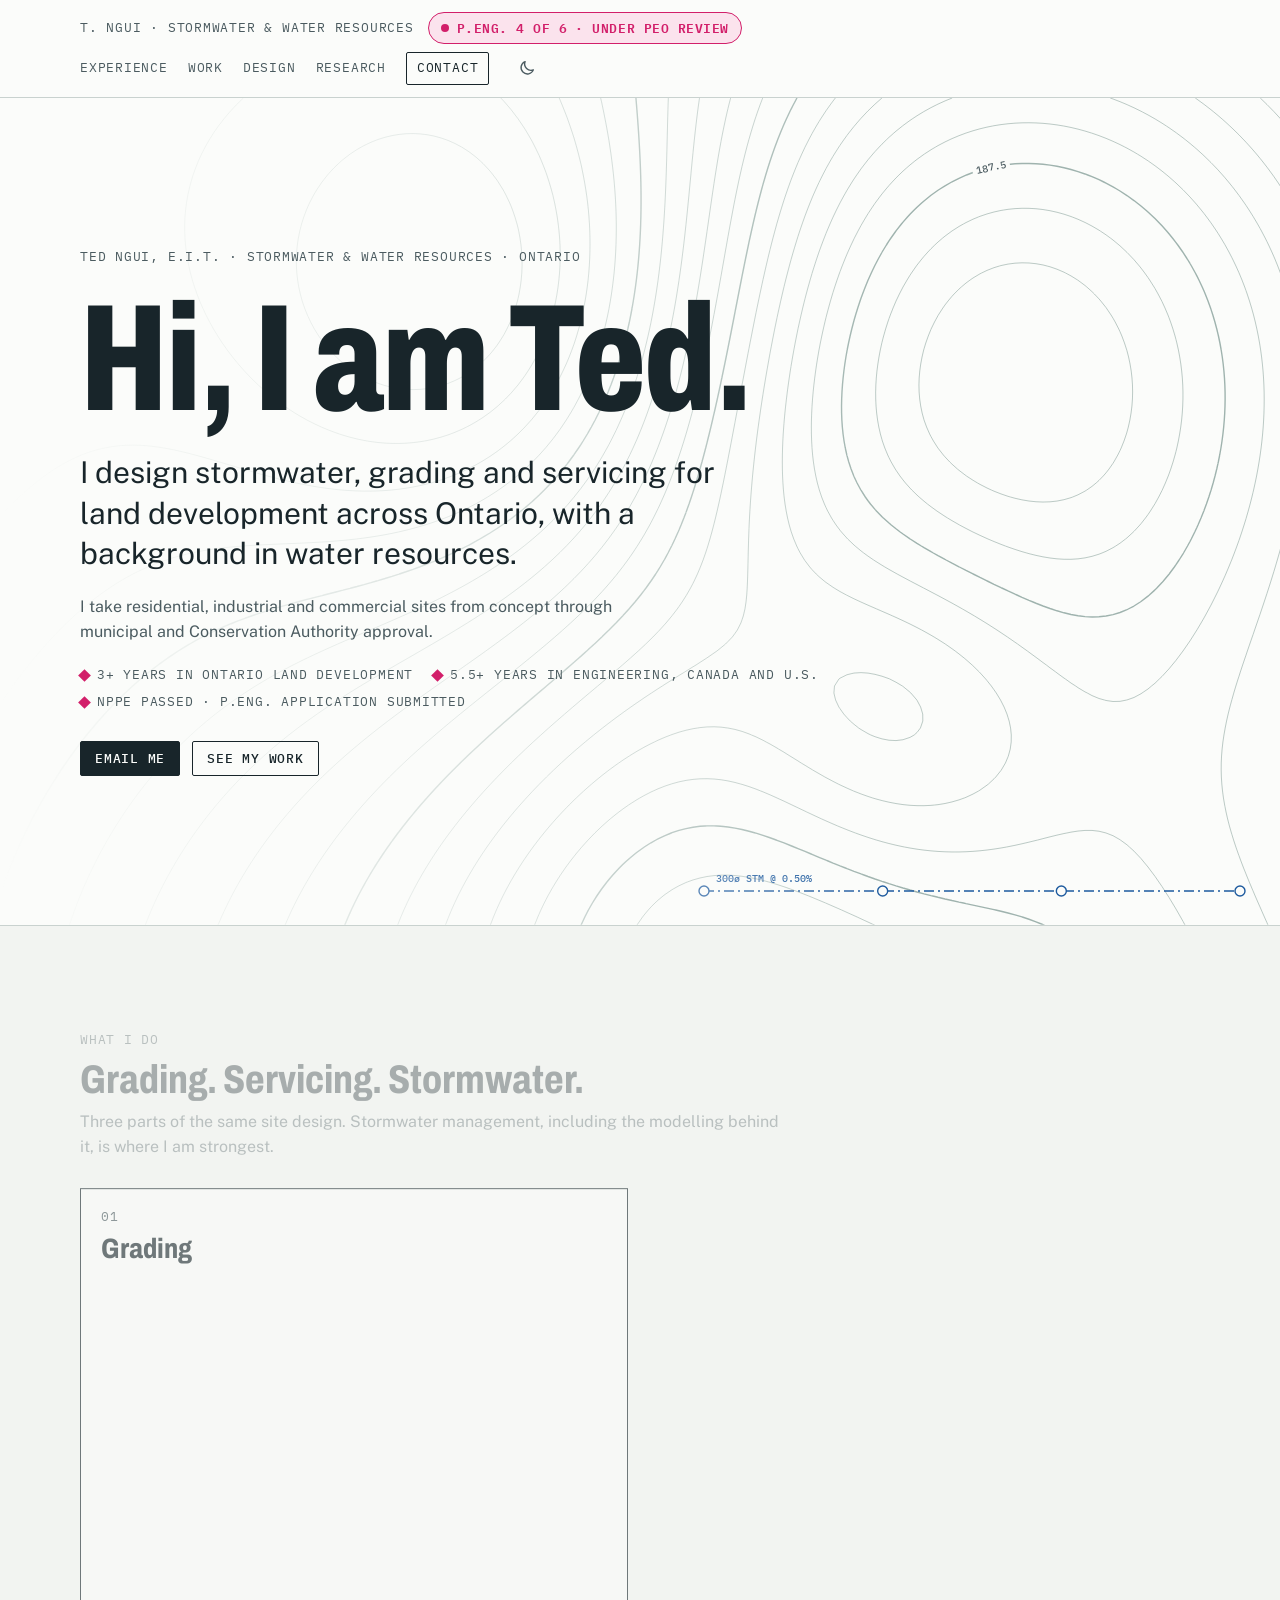
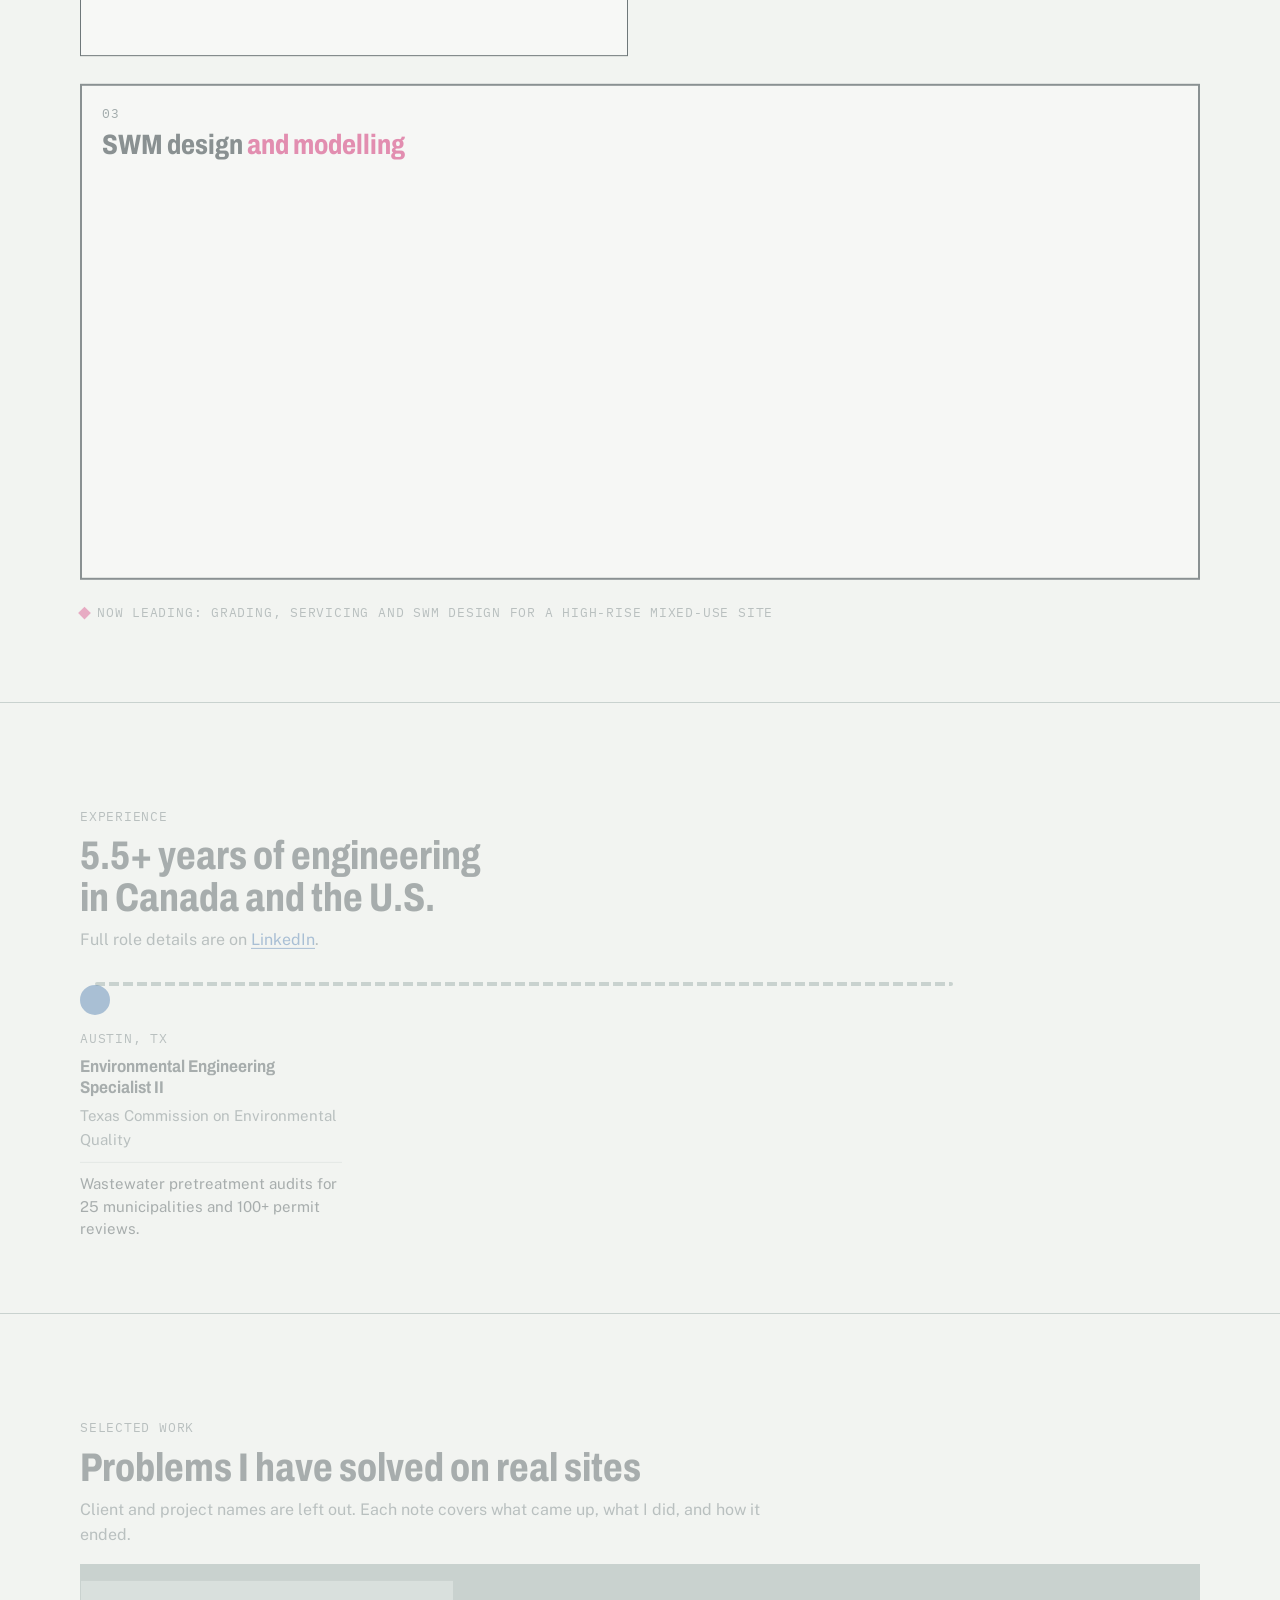
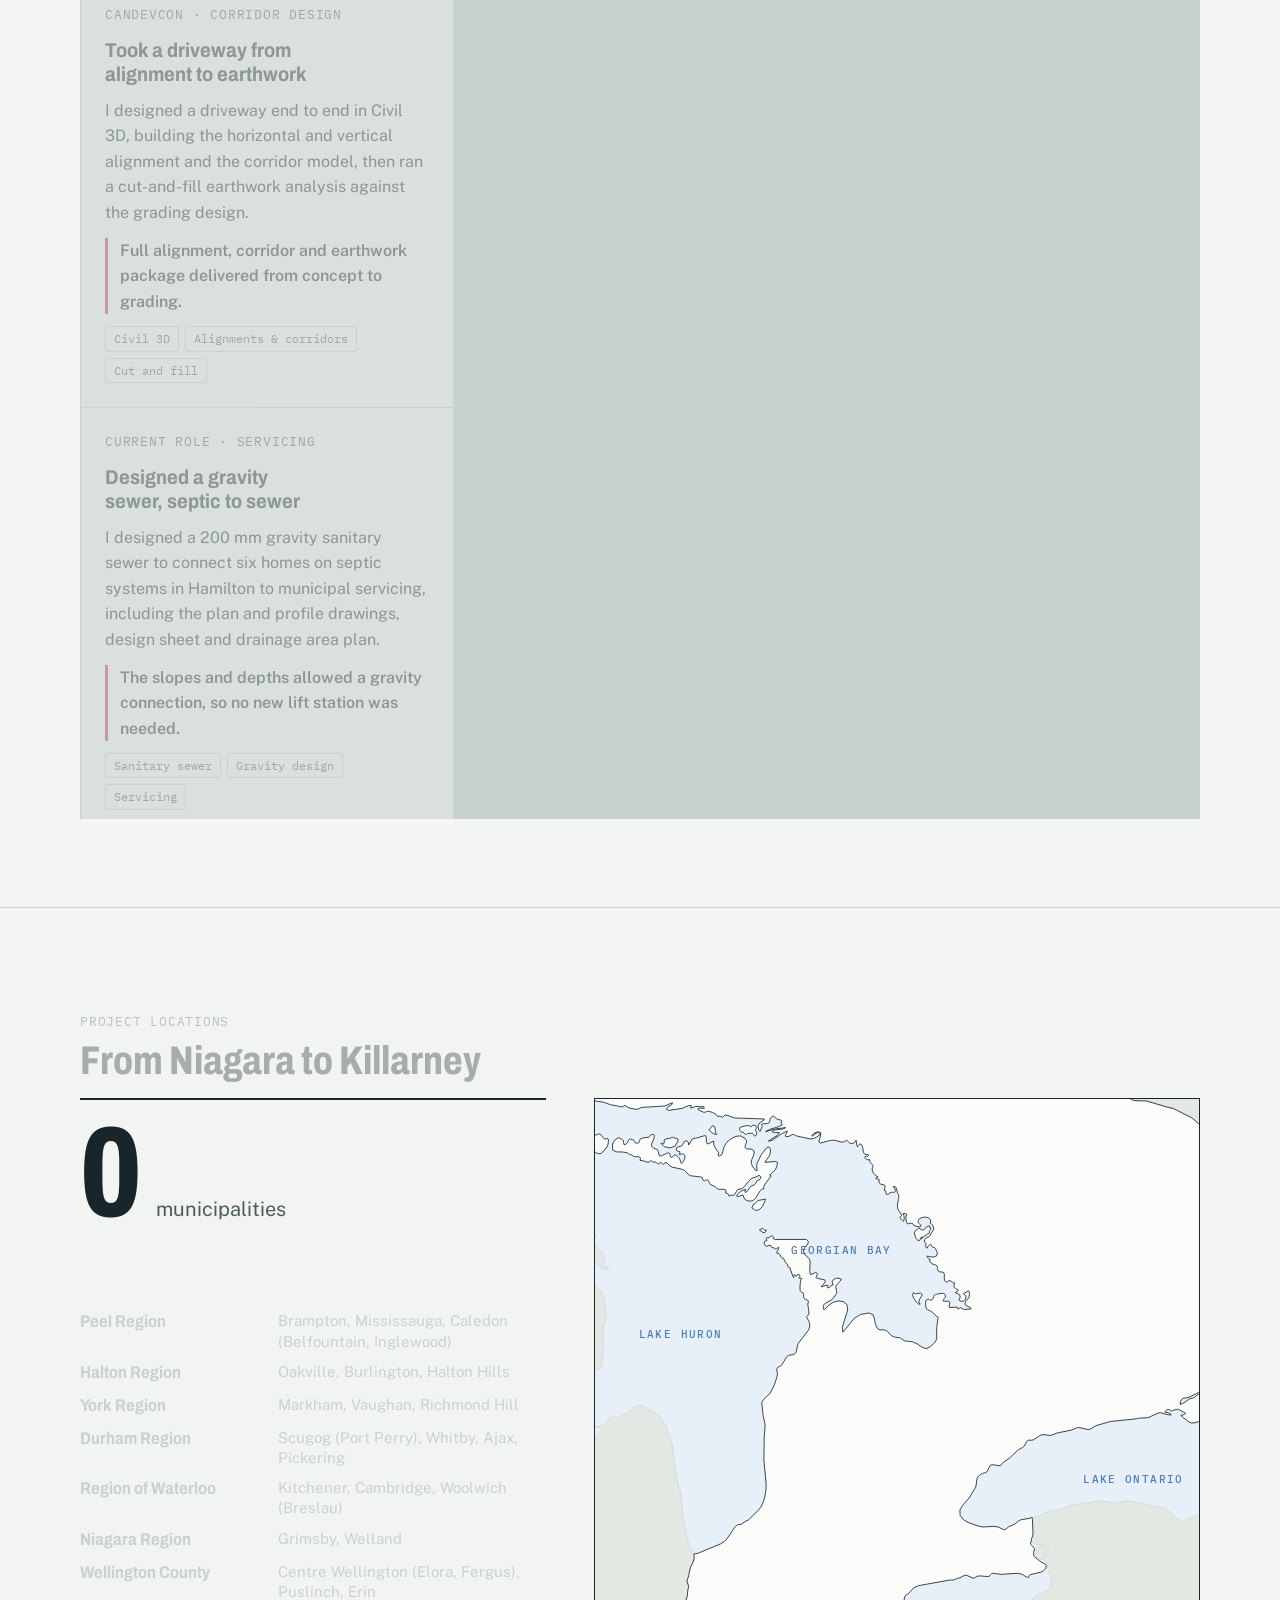
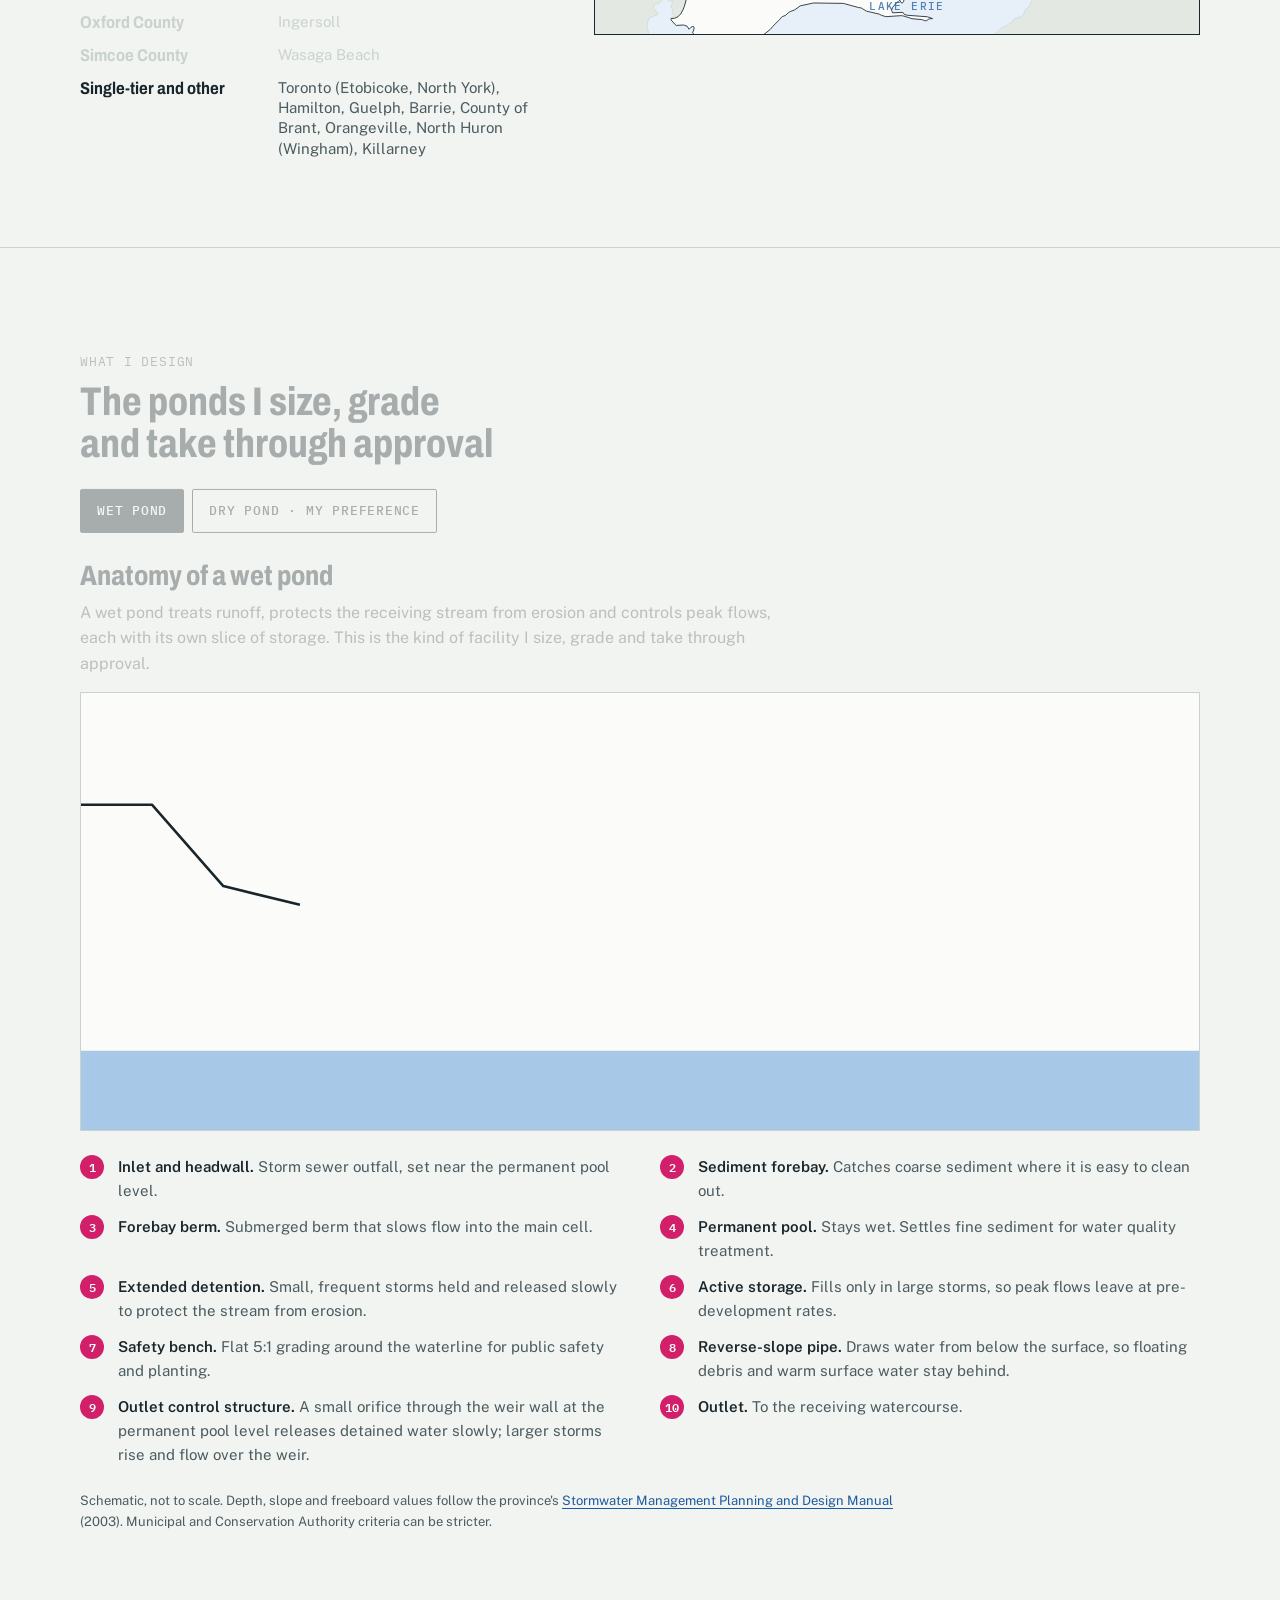
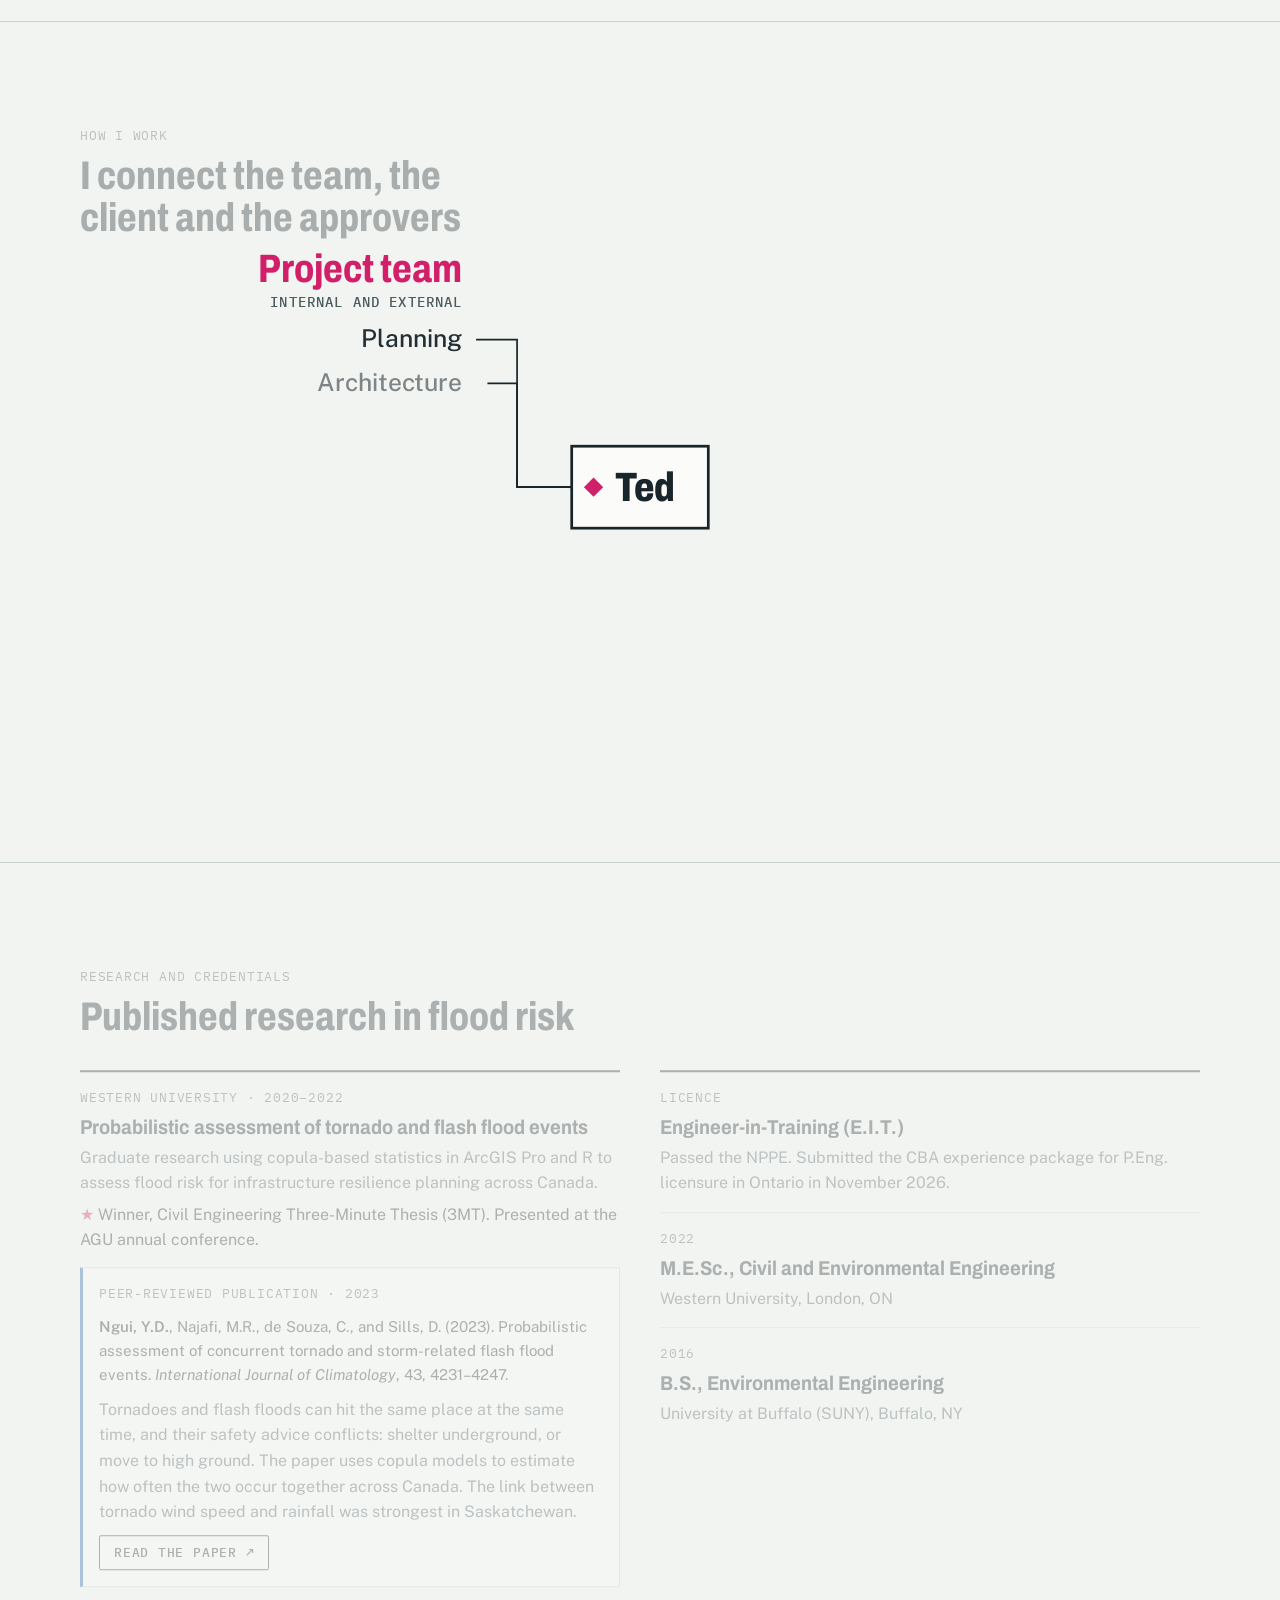
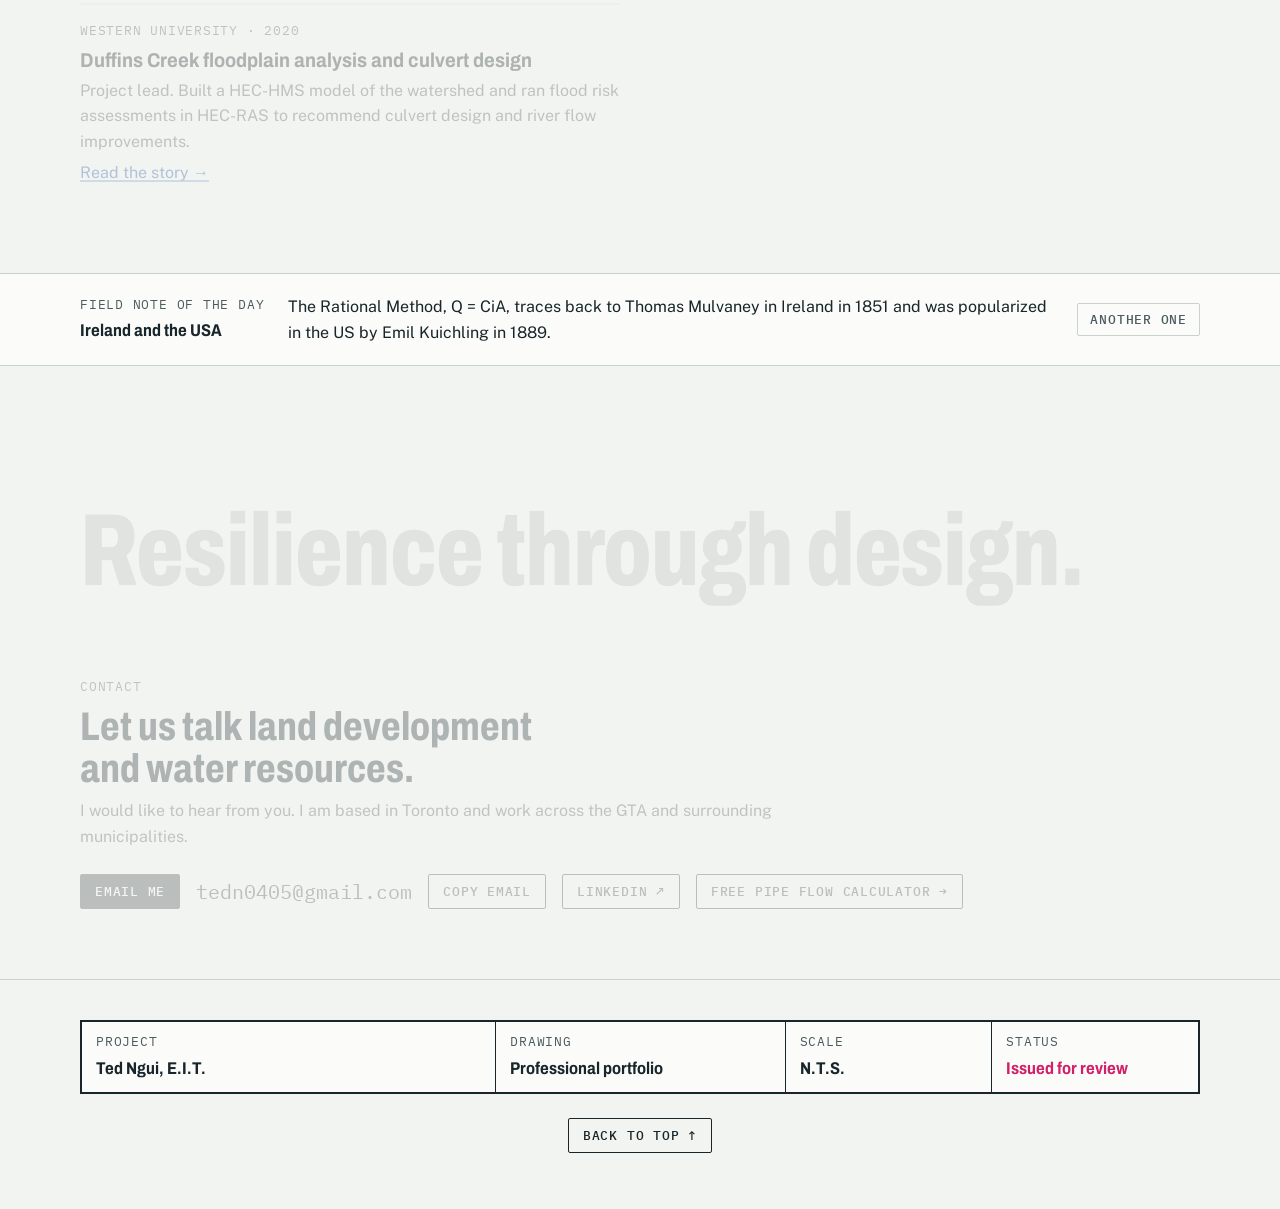
==== index.html @ 01989fdf "How I work: drop repeated intro, keep the closing line on phones Co-Authored-By: Claude Opus 5.5 <no" ====
<!doctype html>
<html lang="en">
<head>
<meta charset="utf-8">
<meta name="viewport" content="width=device-width, initial-scale=1, viewport-fit=cover">
<script src="/theme.js"></script>
<title>Ted Ngui, E.I.T.</title>
<meta name="description" content="Ted Ngui, E.I.T. Land development engineer in Ontario focused on stormwater management and water resources.">
<link rel="preconnect" href="https://fonts.googleapis.com">
<link rel="preconnect" href="https://fonts.gstatic.com" crossorigin>
<link rel="stylesheet" href="https://fonts.googleapis.com/css2?family=Archivo:wdth,wght@62..125,500..800&family=IBM+Plex+Mono:wght@400;500&family=Public+Sans:ital,wght@0,400;0,600;1,400&display=swap">
<style>
/* Layout: one drawing sheet. A contour plan sits behind the hero, the body reads as plan notes, and the page closes on a title block. */
:root {
  --paper: #f2f4f1;
  --sheet: #fbfcfa;
  --ink: #18252a;
  --ink-soft: #4b5b60;
  --line: #c9d2cf;
  --contour: #9fb3ae;
  --pipe: #1d5a9e;
  --flag: #d21f6a;       /* survey flagging tape, used sparingly */
  --flag-wash: #fbe3ed;
  --water: #a7c8e6; --water-2: #cde0f1; --water-3: #e7f0f8; --earth: #e4e8e3;

  --f-display: "Archivo", "Arial Narrow", "Helvetica Neue", Arial, sans-serif;
  --f-body: "Public Sans", "Segoe UI", Roboto, Helvetica, Arial, sans-serif;
  --f-note: "IBM Plex Mono", ui-monospace, "SFMono-Regular", Menlo, Consolas, monospace;

  --s-1: 0.8125rem; --s0: 1rem; --s1: 1.25rem; --s2: 1.75rem; --s3: 2.5rem; --s4: clamp(2.75rem, 7vw, 5rem);
  --wrap: 72rem;
}
@media (prefers-color-scheme: dark) {
  :root:not([data-theme="light"]) {
    --paper: #0f1517; --sheet: #141c1f; --ink: #e2e9e6; --ink-soft: #9fb0ad;
    --line: #2b383c; --contour: #3c5a57; --pipe: #7fb2ee; --flag: #ff5c9b; --flag-wash: #3a1626;
    --water: #26507a; --water-2: #1c3b59; --water-3: #172b3e; --earth: #1a2326;
    color-scheme: dark;
  }
}
:root[data-theme="dark"] {
  --paper: #0f1517; --sheet: #141c1f; --ink: #e2e9e6; --ink-soft: #9fb0ad;
  --line: #2b383c; --contour: #3c5a57; --pipe: #7fb2ee; --flag: #ff5c9b; --flag-wash: #3a1626;
    --water: #26507a; --water-2: #1c3b59; --water-3: #172b3e; --earth: #1a2326;
  color-scheme: dark;
}

* { box-sizing: border-box; }
body { margin: 0; }
img { max-width: 100%; }
html { scroll-behavior: smooth; }
@media (prefers-reduced-motion: reduce) { html { scroll-behavior: auto; } }
body {
  background: var(--paper);
  color: var(--ink);
  font-family: var(--f-body);
  font-size: var(--s0);
  line-height: 1.6;
}
a { color: var(--pipe); text-underline-offset: 3px; }
a:focus-visible, button:focus-visible { outline: 2px solid var(--flag); outline-offset: 3px; border-radius: 2px; }

.wrap {
  max-width: var(--wrap);
  margin-inline: auto;
  padding-left: max(16px, env(safe-area-inset-left, 0px));
  padding-right: max(16px, env(safe-area-inset-right, 0px));
}
.note {
  font-family: var(--f-note);
  font-size: var(--s-1);
  letter-spacing: 0.06em;
  text-transform: uppercase;
  color: var(--ink-soft);
}
h1, h2, h3 { font-family: var(--f-display); text-wrap: balance; margin: 0; }
h2 { font-size: var(--s3); font-weight: 750; font-stretch: 78%; line-height: 1.05; }
h3 { font-size: var(--s1); font-weight: 700; font-stretch: 90%; line-height: 1.2; }
p { margin: 0; }

/* Top bar */
.topbar { border-bottom: 1px solid var(--line); background: var(--sheet); }
.topbar .wrap { display: flex; flex-wrap: wrap; align-items: center; justify-content: space-between; gap: 8px 24px; padding-block: 12px; }
.topbar nav { display: flex; flex-wrap: wrap; gap: 4px 20px; }
.topbar nav a { color: var(--ink-soft); text-decoration: none; font-family: var(--f-note); font-size: var(--s-1); text-transform: uppercase; letter-spacing: 0.06em; }
.topbar nav a:hover { color: var(--ink); }

/* Hero */
.hero { position: relative; overflow: hidden; border-bottom: 1px solid var(--line); background: var(--sheet); }
#plan {
  position: absolute; inset: 0; width: 100%; height: 100%;
  -webkit-mask-image: linear-gradient(90deg, transparent 0%, rgba(0,0,0,.35) 35%, #000 70%);
          mask-image: linear-gradient(90deg, transparent 0%, rgba(0,0,0,.35) 35%, #000 70%);
}
.hero .wrap { position: relative; padding-block: clamp(48px, 9vw, 112px); display: grid; gap: 20px; }
.hero h1 { font-size: var(--s4); font-weight: 800; font-stretch: 72%; line-height: 0.95; letter-spacing: -0.01em; }
.hero h1 span { color: var(--ink-soft); font-weight: 600; }
.hero .lede { max-width: 38rem; font-size: var(--s1); line-height: 1.5; }
.hero .meta { display: flex; flex-wrap: wrap; gap: 6px 20px; }
.stake { display: inline-flex; align-items: center; gap: 8px; }
.stake::before { content: ""; width: 9px; height: 9px; background: var(--flag); transform: rotate(45deg); flex: none; }

/* Sections */
section { padding-block: clamp(48px, 7vw, 88px); border-bottom: 1px solid var(--line); }
.sec-head { display: grid; gap: 8px; margin-bottom: 32px; max-width: 44rem; }
.sec-head p { color: var(--ink-soft); }

/* Hero: fills the window and settles in on arrival */
.hero { display: grid; align-items: center; min-height: min(92vh, 62rem); min-height: min(92svh, 62rem); }
.hero h1 { font-size: clamp(3.75rem, 12vw, 9.5rem); }
.hero .lede { font-size: clamp(1.25rem, 2.4vw, 1.875rem); line-height: 1.35; max-width: 40rem; }
.hero .lede-more { max-width: 38rem; color: var(--ink-soft); }
@media (prefers-reduced-motion: no-preference) {
  .hero .wrap > * { animation: hero-rise 0.8s cubic-bezier(.2,.7,.2,1) both; }
  .hero .wrap > :nth-child(1) { animation-delay: 0.25s; }
  .hero .wrap > :nth-child(2) { animation-delay: 0.4s; }
  .hero .wrap > :nth-child(3) { animation-delay: 0.75s; }
  .hero .wrap > :nth-child(4) { animation-delay: 1s; }
  .hero .wrap > :nth-child(5) { animation-delay: 1.25s; }
  .hero .wrap > :nth-child(6) { animation-delay: 1.45s; }
  #plan { animation: hero-wipe 1.7s cubic-bezier(.65,0,.35,1) both; }
}
@keyframes hero-rise { from { opacity: 0; transform: translateY(28px); } }
@keyframes hero-wipe { from { clip-path: inset(0 0 0 100%); } to { clip-path: inset(0 0 0 0); } }

/* What I do */
.skills { display: grid; grid-template-columns: 1fr 1fr; gap: 24px; }
.skill.big { grid-column: 1 / -1; }
.skill.big svg { max-width: 820px; }
.skill { border: 1px solid var(--ink); background: var(--sheet); padding: 18px 20px 16px; display: grid; gap: 6px; align-content: start; }
.skill.big { border-width: 2px; }
.skill h3 { font-size: var(--s2); font-weight: 750; font-stretch: 80%; line-height: 1.05; margin-bottom: 8px; }
.skill h3 em { font-style: normal; color: var(--flag); }
.skill svg { display: block; width: 100%; height: auto; }
.skill .tools { color: var(--ink); margin-top: 6px; }
.g-lbl { font: 500 20px var(--f-note); fill: var(--ink-soft); letter-spacing: 0.03em; }
.g-strong { fill: var(--ink); font-weight: 600; }
.g-pipe { fill: var(--pipe); }
.g-halo { paint-order: stroke; stroke: var(--sheet); stroke-width: 5px; }
.leading { margin-top: 28px; }
@media (max-width: 900px) { .skills { grid-template-columns: minmax(0, 1fr); } }

/* Across Ontario */
.onmap { display: grid; grid-template-columns: minmax(0, 1fr) minmax(0, 1.3fr); gap: 24px 48px; align-items: start; }
.onmap-count { display: flex; align-items: baseline; gap: 14px; border-top: 2px solid var(--ink); padding-top: 16px; }
.onmap-count b { font-family: var(--f-display); font-size: clamp(4.5rem, 10vw, 8rem); font-weight: 800; font-stretch: 72%; line-height: 0.9; font-variant-numeric: tabular-nums; }
.onmap-count span { font-size: var(--s1); color: var(--ink-soft); }
.onmap-ca { margin-top: 18px; }
.groups { margin-top: 20px; display: grid; gap: 10px; }
.grp { display: grid; grid-template-columns: 11.5rem minmax(0, 1fr); gap: 4px 14px; font-size: 0.9375rem; line-height: 1.35; color: var(--line); transition: color 0.3s; }
.grp b { font-family: var(--f-display); font-stretch: 85%; font-weight: 700; font-size: 1.0625rem; }
.grp.on { color: var(--ink); }
.grp.on span { color: var(--ink-soft); }
.mapbox { border: 1px solid var(--ink); line-height: 0; background: var(--sheet); }
.mapbox svg { display: block; width: 100%; height: auto; }
.pin circle { fill: var(--flag); stroke: var(--sheet); stroke-width: 3; }
.lake { font: 500 19px var(--f-note); fill: var(--pipe); letter-spacing: 0.12em; text-transform: uppercase; text-anchor: middle; opacity: 0.75; }
@media (max-width: 760px) {
  .onmap { display: flex; flex-direction: column; align-items: stretch; gap: 20px; }
  .onmap > div:first-child { display: contents; }
  .onmap .sec-head { order: 1; margin-bottom: 0; }
  .onmap-count { order: 2; }
  .mapbox { order: 3; }
  .onmap-ca { order: 4; margin-top: 0; }
  .groups { order: 5; margin-top: 0; }
  .grp { grid-template-columns: minmax(0, 1fr); gap: 2px; }
  .lake { display: none; }
}

/* How I work */
.team svg { display: block; width: 100%; height: auto; overflow: visible; }
.t-head { font: 750 58px var(--f-display); font-stretch: 80%; fill: var(--ink); }
.t-flag { fill: var(--flag); }
.t-sub { font: 500 21px var(--f-note); letter-spacing: 0.08em; fill: var(--ink-soft); }
.t-lbl { font: 500 36px var(--f-body); fill: var(--ink); }
.t-line { fill: none; stroke: var(--ink); stroke-width: 2.5; }
.t-me { font: 800 60px var(--f-display); font-stretch: 78%; fill: var(--ink); }
.t-cap { margin: 20px 0 0; min-height: 3.2em; font: 650 var(--s2) var(--f-body); color: var(--ink); transition: opacity 0.25s; }
.team-lists { display: none; }
.t-end { font: 650 var(--s1) var(--f-body); line-height: 1.35; padding-top: 20px; border-top: 2px solid var(--ink); }
.team-lists h3 { font-size: var(--s2); font-stretch: 80%; }
.team-lists .t-flag-h { color: var(--flag); }
.team-lists ul { margin: 10px 0 0; padding-left: 1.1rem; display: grid; gap: 4px; font-size: var(--s1); }
@media (max-width: 800px) { .team svg, .t-cap { display: none; } .team-lists { display: grid; gap: 28px; } }

/* Tagline */
.tagline { background: var(--sheet); padding-block: clamp(96px, 18vw, 220px); text-align: center; }
.tag-line { font-family: var(--f-display); font-weight: 800; font-stretch: 72%; font-size: clamp(2.5rem, 9vw, 7.5rem); line-height: 1; letter-spacing: -0.01em; text-wrap: balance; }
.tag-rule { height: 6px; width: min(180px, 30%); background: var(--flag); margin: clamp(20px, 3vw, 40px) auto 0; }

/* Figures */
.figures { display: grid; grid-template-columns: repeat(4, minmax(0, 1fr)); border-top: 2px solid var(--ink); }
.fig { padding: 20px 20px 4px 0; display: grid; gap: 6px; align-content: start; }
.fig + .fig { padding-left: 20px; border-left: 1px solid var(--line); }
.fig b { font-family: var(--f-display); font-size: var(--s3); font-weight: 800; font-stretch: 75%; line-height: 1; font-variant-numeric: tabular-nums; }
.fig b em { font-style: normal; color: var(--flag); }
.fig span { color: var(--ink-soft); font-size: 0.9375rem; line-height: 1.45; }
@media (max-width: 760px) {
  .figures { grid-template-columns: repeat(2, minmax(0, 1fr)); }
  .fig:nth-child(3) { padding-left: 0; border-left: 0; }
  .fig:nth-child(n+3) { border-top: 1px solid var(--line); }
}

/* Case notes */
.cases { display: grid; grid-template-columns: repeat(auto-fill, minmax(min(100%, 20rem), 1fr)); gap: 1px; background: var(--line); border: 1px solid var(--line); }
.case { background: var(--sheet); padding: 24px; display: grid; gap: 12px; grid-template-rows: auto auto 1fr auto; min-width: 0; }
.case .result { font-weight: 600; border-left: 3px solid var(--flag); padding-left: 12px; }
.tags { display: flex; flex-wrap: wrap; gap: 6px; }
.tags li { list-style: none; font-family: var(--f-note); font-size: 0.75rem; padding: 2px 8px; border: 1px solid var(--line); border-radius: 2px; color: var(--ink-soft); }
.tags { margin: 0; padding: 0; }

/* Experience */
.timeline { display: grid; gap: 0; }
.role { display: grid; grid-template-columns: 13rem minmax(0, 1fr); gap: 8px 32px; padding-block: 28px; border-top: 1px solid var(--line); }
.role:first-child { border-top: 2px solid var(--ink); }
.role .when { display: grid; gap: 4px; align-content: start; }
.role .when b { font-family: var(--f-note); font-weight: 500; font-size: 0.875rem; font-variant-numeric: tabular-nums; }
.role .what { display: grid; gap: 10px; min-width: 0; }
.role .firm { color: var(--ink-soft); }
.role ul { margin: 0; padding-left: 1.1rem; display: grid; gap: 6px; max-width: 46rem; }
.role li::marker { color: var(--flag); }
@media (max-width: 760px) { .role { grid-template-columns: minmax(0, 1fr); } }

/* Toolkit */
.kit { display: grid; grid-template-columns: repeat(auto-fit, minmax(min(100%, 15rem), 1fr)); gap: 32px; }
.kit div { display: grid; gap: 10px; align-content: start; border-top: 2px solid var(--ink); padding-top: 14px; }
.kit ul { margin: 0; padding: 0; list-style: none; display: grid; gap: 4px; }

/* Research & credentials */
.two { display: grid; grid-template-columns: repeat(auto-fit, minmax(min(100%, 22rem), 1fr)); gap: 40px; }
.entry { display: grid; gap: 6px; padding-block: 16px; border-top: 1px solid var(--line); }
.entry:first-of-type { border-top: 2px solid var(--ink); }
.entry p { color: var(--ink-soft); }
.entry .award { color: var(--ink); }
.entry .award::before { content: "★ "; color: var(--flag); }

/* P.Eng. path: a pipe run with a maintenance hole per step */
.peng { display: grid; gap: 20px; }
.peng-head { display: flex; flex-wrap: wrap; align-items: baseline; justify-content: space-between; gap: 8px 24px; }
.peng-head b { font-family: var(--f-display); font-stretch: 80%; font-weight: 800; font-size: var(--s2); font-variant-numeric: tabular-nums; }
.peng-head b em { font-style: normal; color: var(--flag); }
.steps { list-style: none; margin: 0; padding: 0; display: grid; grid-template-columns: repeat(6, minmax(0, 1fr)); position: relative; }
.steps::before, .steps::after { content: ""; position: absolute; top: 13px; height: 4px; left: 8.333%; border-radius: 2px; }
.steps::before { right: 8.333%; background: repeating-linear-gradient(90deg, var(--line) 0 10px, transparent 10px 14px); }
.steps::after { width: var(--done, 0%); background: var(--pipe); }
.steps li { position: relative; z-index: 1; display: grid; justify-items: center; text-align: center; gap: 6px; padding-inline: 4px; min-width: 0; }
.mh { width: 30px; height: 30px; border-radius: 50%; border: 2px solid var(--line); background: var(--sheet); display: grid; place-items: center; font: 600 0.8125rem/1 var(--f-note); color: var(--ink-soft); }
.steps .done .mh { background: var(--pipe); border-color: var(--pipe); color: var(--sheet); }
.steps .now .mh { border-color: var(--flag); color: var(--flag); box-shadow: 0 0 0 5px var(--flag-wash); }
.steps .now .mh::after { content: ""; width: 10px; height: 10px; border-radius: 50%; background: var(--flag); }
.steps .now .mh span { display: none; }
.steps strong { font-family: var(--f-display); font-stretch: 88%; font-size: 1.0625rem; line-height: 1.2; }
.steps li { align-content: start; }
@media (min-width: 601px) { .steps strong { min-height: 2.4em; display: flex; align-items: flex-start; justify-content: center; } }
.steps small { font-family: var(--f-note); font-size: 0.75rem; text-transform: uppercase; letter-spacing: 0.05em; color: var(--ink-soft); }
.steps .now small { color: var(--flag); }
@media (prefers-reduced-motion: no-preference) { .steps .now .mh { animation: ping 2.4s ease-in-out infinite; } }
@keyframes ping { 50% { box-shadow: 0 0 0 9px var(--flag-wash); } }
@media (max-width: 600px) {
  .steps { grid-template-columns: minmax(0, 1fr); gap: 14px; }
  .steps::before, .steps::after { left: 13px; top: 15px; width: 4px; height: auto; }
  .steps::before { right: auto; bottom: 15px; background: repeating-linear-gradient(180deg, var(--line) 0 10px, transparent 10px 14px); }
  .steps::after { height: var(--done-v, 0%); bottom: auto; }
  .steps li { grid-template-columns: 30px minmax(0, 1fr); justify-items: start; text-align: left; column-gap: 14px; row-gap: 0; padding-inline: 0; }
  .steps li .mh { grid-row: span 2; }
}

.pub { display: grid; gap: 10px; justify-items: start; margin-top: 8px; padding: 16px; background: var(--sheet); border: 1px solid var(--line); border-left: 3px solid var(--pipe); }
.pub p { color: var(--ink-soft); }
.pub .cite { color: var(--ink); font-size: 0.9375rem; }
.pub .cite b { font-weight: 600; }

/* Field note of the day */
.fact { background: var(--sheet); border-bottom: 1px solid var(--line); }
.fact .wrap { display: grid; grid-template-columns: auto minmax(0, 1fr) auto; gap: 8px 24px; align-items: center; padding-block: 20px; }
.fact .tag { display: grid; gap: 2px; }
.fact .where { font-family: var(--f-display); font-stretch: 85%; font-weight: 700; font-size: 1.0625rem; }
.fact p { max-width: 52rem; }
.fact button { font: 500 var(--s-1)/1 var(--f-note); text-transform: uppercase; letter-spacing: 0.06em; padding: 9px 12px; border: 1.5px solid var(--line); background: transparent; color: var(--ink-soft); border-radius: 2px; cursor: pointer; white-space: nowrap; }
.fact button:hover { border-color: var(--ink); color: var(--ink); }
@media (max-width: 760px) { .fact .wrap { grid-template-columns: minmax(0, 1fr); } .fact button { justify-self: start; } }

/* Wet pond section */
.pond { margin: 0; display: grid; gap: 24px; }
.pond-scroll { overflow-x: auto; border: 1px solid var(--line); background: var(--sheet); -webkit-overflow-scrolling: touch; }
.pond svg { display: block; width: 100%; min-width: 760px; height: auto; }
.pond .lbl { font: 500 13px var(--f-note); letter-spacing: 0.03em; fill: var(--ink-soft); paint-order: stroke; stroke: var(--sheet); stroke-width: 4px; stroke-linejoin: round; }
.pond .lbl-strong { fill: var(--ink); }
.pond .earth { fill: var(--earth); }
.pond .p-hatch { stroke: var(--contour); stroke-width: 1; }
.pond .w-pp { fill: var(--water); }
.pond .w-ed { fill: var(--water-2); }
.pond .w-active { fill: var(--water-3); }
.pond .p-active { stroke: var(--water-2); stroke-width: 2; }
.pond .silt { fill: var(--line); }
.pond .p-dot { fill: var(--ink-soft); }
.pond .pipe-buried { fill: var(--sheet); stroke: var(--ink); stroke-width: 1.5; }
.pond .concrete { fill: var(--line); stroke: var(--ink); stroke-width: 1.5; }
.pond .structure-in { fill: var(--sheet); }
.pond .orifice-gap { fill: var(--flag); }
.pond .grate { stroke: var(--ink); stroke-width: 3; }
.pond .profile { fill: none; stroke: var(--ink); stroke-width: 2.5; stroke-linejoin: round; }
.pond .lvl { stroke: var(--pipe); stroke-width: 1.2; stroke-dasharray: 8 5; }
.pond .lvl-nwl { stroke-dasharray: none; stroke-width: 1.8; }
.pond .tri, .pond .m-fill { fill: var(--pipe); }
.pond .flow { stroke: var(--pipe); stroke-width: 2; fill: none; }
.pond .dim, .pond .m-line { stroke: var(--ink); stroke-width: 1.2; fill: none; }
.pond .ext { stroke: var(--ink-soft); stroke-width: 1; stroke-dasharray: 2 3; }
.pond .leader { stroke: var(--ink-soft); stroke-width: 1; }
.pond .keys circle { fill: var(--flag); }
.pond .keys text { font: 600 12px var(--f-note); fill: var(--sheet); text-anchor: middle; }
.pond-key { list-style: none; margin: 0; padding: 0; counter-reset: k; display: grid; grid-template-columns: repeat(2, minmax(0, 1fr)); gap: 12px 40px; }
@media (max-width: 700px) { .pond-key { grid-template-columns: minmax(0, 1fr); } }
.pond-key li { counter-increment: k; position: relative; padding-left: 38px; min-height: 24px; color: var(--ink-soft); font-size: 0.9375rem; }
.pond-key li::before { content: counter(k); position: absolute; left: 0; top: 0; width: 24px; height: 24px; border-radius: 50%; background: var(--flag); color: var(--sheet); font: 600 12px/24px var(--f-note); text-align: center; }
.pond-key b { color: var(--ink); font-weight: 600; }
.pond figcaption { font-size: var(--s-1); color: var(--ink-soft); max-width: 52rem; }
.pond-hint { display: none; font-family: var(--f-note); font-size: 0.75rem; color: var(--ink-soft); margin-top: -14px; }
@media (max-width: 800px) { .pond-hint { display: block; } }

.pond .grate-bars { stroke: var(--sheet); stroke-width: 1.5; stroke-dasharray: 3 3; }
.pond .rip { fill: var(--ink-soft); opacity: 0.55; }
.pond .tob { stroke: var(--ink); stroke-width: 1.2; stroke-dasharray: 10 4 2 4; }
.pond .lvl-e { stroke: var(--flag); }
.pond .tri-e, .pond .m-flag { fill: var(--flag); }
.pond .lbl-e { fill: var(--flag); }
.pond .flow-e { stroke: var(--flag); stroke-width: 2; fill: none; stroke-dasharray: 6 4; }
.why { display: grid; grid-template-columns: repeat(2, minmax(0, 1fr)); gap: 24px 40px; }
.why > div { display: grid; gap: 8px; align-content: start; border-top: 2px solid var(--ink); padding-top: 14px; }
.why ul { margin: 0; padding-left: 1.1rem; display: grid; gap: 6px; color: var(--ink-soft); font-size: 0.9375rem; }
.why li::marker { color: var(--flag); }
@media (max-width: 700px) { .why { grid-template-columns: minmax(0, 1fr); } }

/* Contact */
.contact { display: grid; gap: 24px; }
.contact-row { display: flex; flex-wrap: wrap; align-items: center; gap: 12px 16px; }
.email { font-family: var(--f-note); font-size: var(--s1); user-select: all; word-break: break-all; }
.btn {
  font: 500 var(--s-1)/1 var(--f-note); text-transform: uppercase; letter-spacing: 0.06em;
  padding: 10px 14px; border: 1.5px solid var(--ink); background: transparent; color: var(--ink);
  cursor: pointer; border-radius: 2px; text-decoration: none; display: inline-flex; align-items: center; gap: 8px;
}
.btn:hover { background: var(--ink); color: var(--sheet); }
.btn-solid { background: var(--ink); color: var(--sheet); }
.btn-solid:hover { background: var(--flag); border-color: var(--flag); color: #fff; }
.hero-cta { display: flex; flex-wrap: wrap; gap: 12px; margin-top: 8px; }
.topbar nav a.nav-cta { color: var(--ink); border: 1.5px solid var(--ink); padding: 5px 10px; border-radius: 2px; }
.topbar nav a.nav-cta:hover { background: var(--ink); color: var(--sheet); }
.topbar nav { align-items: center; }
.to-top { margin: 24px 0 0; text-align: center; }
.btn.copied { border-color: var(--flag); color: var(--flag); background: var(--flag-wash); }

/* Title block */
.titleblock { padding-block: 40px 56px; }
.tb { display: grid; grid-template-columns: 2fr 1.4fr 1fr 1fr; border: 2px solid var(--ink); background: var(--sheet); }
.tb > div { padding: 10px 14px; border-left: 1px solid var(--ink); display: grid; gap: 2px; min-width: 0; }
.tb > div:first-child { border-left: 0; }
.tb b { font-family: var(--f-display); font-stretch: 85%; font-weight: 700; font-size: 1.0625rem; }
.tb .issued { color: var(--flag); }
@media (max-width: 760px) {
  .tb { grid-template-columns: 1fr 1fr; }
  .tb > div:nth-child(3) { border-left: 0; }
  .tb > div:nth-child(n+3) { border-top: 1px solid var(--ink); }
}

/* Pinned top bar with the P.Eng. status */
.topbar { position: sticky; top: 0; z-index: 40; }
html { scroll-padding-top: 76px; }
.topbar-id { display: flex; flex-wrap: wrap; align-items: center; gap: 8px 14px; }
.peng-pill { display: inline-flex; align-items: center; gap: 8px; min-height: 32px; padding: 4px 12px; border: 1.5px solid var(--flag); border-radius: 999px; background: var(--flag-wash); color: var(--flag); font: 600 var(--s-1) var(--f-note); letter-spacing: 0.04em; text-transform: uppercase; cursor: pointer; }
.peng-pill:hover, .peng-pill[aria-expanded="true"] { background: var(--flag); color: #fff; }
.pp-dot { width: 8px; height: 8px; border-radius: 50%; background: currentColor; }
@media (prefers-reduced-motion: no-preference) { .pp-dot { animation: ping 2.4s ease-in-out infinite; } }
.peng-panel { border-top: 1px solid var(--line); background: var(--sheet); padding-block: 28px 32px; box-shadow: 0 18px 30px -18px rgba(0,0,0,0.35); max-height: calc(100vh - 70px); overflow: auto; }
@media (max-width: 760px) { .topbar nav a:not(.nav-cta) { display: none; } .pp-long, .topbar-id .note { display: none; } .topbar .wrap { flex-wrap: nowrap; padding-block: 8px; } html { scroll-padding-top: 60px; } }

/* Experience: a career line, oldest to now */
.career { list-style: none; margin: 0; padding: 0; display: grid; grid-template-columns: repeat(4, minmax(0, 1fr)); gap: 24px; position: relative; }
.career::before, .career::after { content: ""; position: absolute; top: 13px; left: 15px; height: 4px; border-radius: 2px; }
.career::before { width: calc(75% + 18px); background: repeating-linear-gradient(90deg, var(--line) 0 10px, transparent 10px 14px); }
.career::after { width: calc((75% + 18px) * var(--p, 1)); background: var(--pipe); }
.career li { position: relative; z-index: 1; display: grid; gap: 6px; align-content: start; min-width: 0; }
.career .mh { margin-bottom: 8px; }
.career .done .mh { background: var(--pipe); border-color: var(--pipe); }
.career .now .mh { border-color: var(--flag); box-shadow: 0 0 0 5px var(--flag-wash); }
.career .now .mh::after { content: ""; width: 10px; height: 10px; border-radius: 50%; background: var(--flag); }
.career .now .note { color: var(--flag); }
@media (prefers-reduced-motion: no-preference) { .career .now .mh { animation: ping 2.4s ease-in-out infinite; } }
.career strong { font-family: var(--f-display); font-stretch: 88%; font-size: 1.0625rem; line-height: 1.25; }
.career .firm { color: var(--ink-soft); font-size: 0.9375rem; }
.career p { font-size: 0.9375rem; line-height: 1.5; margin-top: 4px; padding-top: 10px; border-top: 1px solid var(--line); }
@media (max-width: 760px) {
  .career { grid-template-columns: minmax(0, 1fr); gap: 0; }
  .career::before, .career::after { display: none; }
  .career li { padding: 0 0 28px 46px; }
  .career .mh { position: absolute; left: 0; top: 0; }
  .career li:not(:last-child)::before { content: ""; position: absolute; left: 13px; top: 30px; bottom: 0; width: 4px; background: var(--pipe); border-radius: 2px; }
}

/* What I design: one section, two ponds */
.tabs { display: flex; flex-wrap: wrap; gap: 8px; margin: -8px 0 28px; }
.tabs [role="tab"] { min-height: 44px; padding: 8px 16px; border: 1.5px solid var(--ink); border-radius: 2px; background: transparent; color: var(--ink); font: 500 var(--s-1) var(--f-note); letter-spacing: 0.06em; text-transform: uppercase; cursor: pointer; }
.tabs [role="tab"]:hover { border-color: var(--flag); color: var(--flag); }
.tabs [aria-selected="true"], .tabs [aria-selected="true"]:hover { background: var(--ink); border-color: var(--ink); color: var(--sheet); }
.pond-panel .sec-head h3 { font-size: var(--s2); font-weight: 750; font-stretch: 80%; line-height: 1.1; }

/* Contact: the tagline closes the story */
.close-line { padding-bottom: clamp(24px, 4vw, 48px); }
.close-line .tag-line { font-size: clamp(2.5rem, 8vw, 6.5rem); }
.close-line .tag-rule { margin: clamp(16px, 2vw, 28px) 0 0; }
</style>
</head>
<body>
<header class="topbar" id="top">
  <div class="wrap">
    <div class="topbar-id">
      <span class="note">T. Ngui · Stormwater &amp; Water Resources</span>
      <button class="peng-pill" type="button" aria-expanded="false" aria-controls="peng"><span class="pp-dot" aria-hidden="true"></span>P.Eng. 4 of 6<span class="pp-long"> · Under PEO review</span></button>
    </div>
    <nav aria-label="Sections" data-theme-slot>
      <a href="#experience">Experience</a>
      <a href="#work">Work</a>
      <a href="#design">Design</a>
      <a href="#research">Research</a>
      <a class="nav-cta" href="#contact">Contact</a>
    </nav>
  </div>
  <div class="peng-panel" id="peng" role="region" aria-labelledby="peng-h" hidden>
    <div class="wrap peng">
      <div class="peng-head">
        <div class="sec-head" style="margin-bottom:0">
          <span class="note">Licensure</span>
          <h2 id="peng-h">Path to P.Eng.</h2>
          <p>Licensure with Professional Engineers Ontario. My academic requirements are verified and I have passed the NPPE. I submitted my competency-based assessment (CBA), the experience record PEO uses to assess 34 engineering competencies, in November 2026, and my application is now with PEO for review.</p>
        </div>
        <b>4 <em>of</em> 6 steps done</b>
      </div>
      <ol class="steps" style="--done:66.7%;--done-v:75%" aria-label="P.Eng. licensure progress: 4 of 6 steps complete, CBA submitted in November 2026 and application under PEO review">
        <li class="done"><span class="mh" aria-hidden="true"><span>✓</span></span><strong>Academic</strong><small>Verified</small></li>
        <li class="done"><span class="mh" aria-hidden="true"><span>✓</span></span><strong>E.I.T.</strong><small>Enrolled</small></li>
        <li class="done"><span class="mh" aria-hidden="true"><span>✓</span></span><strong>NPPE</strong><small>Passed</small></li>
        <li class="done"><span class="mh" aria-hidden="true"><span>✓</span></span><strong>CBA experience record</strong><small>Submitted Nov 2026</small></li>
        <li class="now"><span class="mh" aria-hidden="true"><span>5</span></span><strong>Application</strong><small>Under PEO review</small></li>
        <li><span class="mh" aria-hidden="true"><span>6</span></span><strong>P.Eng. licence</strong><small>Goal</small></li>
      </ol>
    </div>
  </div>
</header>

<main>
  <div class="hero">
    <canvas id="plan" aria-hidden="true"></canvas>
    <div class="wrap">
      <span class="note">Ted Ngui, E.I.T. · Stormwater &amp; water resources · Ontario</span>
      <h1>Hi, I am Ted.</h1>
      <p class="lede">I design stormwater, grading and servicing for land development across Ontario, with a background in water resources.</p>
      <p class="lede-more">I take residential, industrial and commercial sites from concept through municipal and Conservation Authority approval.</p>
      <div class="meta note">
        <span class="stake">3+ years in Ontario land development</span>
        <span class="stake">5.5+ years in engineering, Canada and U.S.</span>
        <span class="stake">NPPE passed · P.Eng. application submitted</span>
      </div>
      <div class="hero-cta">
        <a class="btn btn-solid" href="mailto:tedn0405@gmail.com">Email me</a>
        <a class="btn" href="#work">See my work</a>
      </div>
    </div>
  </div>


  <section id="skills" aria-labelledby="skills-h">
    <div class="wrap">
      <div class="sec-head">
        <span class="note">What I do</span>
        <h2 id="skills-h">Grading. Servicing. Stormwater.</h2>
        <p>Three parts of the same site design. Stormwater management, including the modelling behind it, is where I am strongest.</p>
      </div>
      <div class="skills">
        <div class="skill"><span class="note">01</span><h3>Grading</h3><div class="draw">
          <svg viewBox="0 0 480 300" role="img" aria-label="Schematic site grading plan: finished floor 181.65 and grade 181.50 at the building; the paved area slopes at 2.0% and 1.5% to one catchbasin at 181.36.">
            <defs><marker id="g-arr" viewBox="0 0 10 10" refX="8" refY="5" markerWidth="5" markerHeight="5" orient="auto"><path d="M0,0 L10,5 L0,10 z" fill="var(--pipe)"></path></marker></defs>
            <path d="M20,262 L420,262" stroke="var(--ink-soft)" stroke-width="1.4"></path>
            <text x="220" y="284" class="g-lbl" text-anchor="middle" style="font-size:14px">STREET</text>
            <rect x="40" y="30" width="360" height="220" fill="none" stroke="var(--ink)" stroke-width="2" stroke-dasharray="16 5 3 5"></rect>
            <rect x="150" y="50" width="140" height="70" fill="var(--earth)" stroke="var(--ink)" stroke-width="2"></rect>
            <text x="220" y="80" class="g-lbl" text-anchor="middle" style="font-size:13px">BLDG</text>
            <text x="220" y="104" class="g-lbl g-strong" text-anchor="middle" style="font-size:16px">FFE 181.65</text>
            <g stroke="var(--pipe)" stroke-width="2" fill="none" marker-end="url(#g-arr)">
              <line x1="220" y1="124" x2="220" y2="180"></line><line x1="64" y1="238" x2="208" y2="193"></line><line x1="376" y1="238" x2="232" y2="193"></line>
            </g>
            <rect x="213" y="183" width="14" height="14" fill="var(--sheet)" stroke="var(--pipe)" stroke-width="1.8"></rect><path d="M213,183 l14,14 M227,183 l-14,14" stroke="var(--pipe)" stroke-width="1.2"></path>
            <g stroke="var(--flag)" stroke-width="1.8"><path d="M216,117 l8,8 M224,117 l-8,8 M56,236 l8,8 M64,236 l-8,8 M376,236 l8,8 M384,236 l-8,8"></path></g>
            <g class="g-lbl" style="font-size:14px"><text x="230" y="140">181.50</text><text x="220" y="230" text-anchor="middle">CB 181.36</text><text x="56" y="220">181.61</text><text x="384" y="220" text-anchor="end">181.61</text></g>
            <g class="g-lbl g-pipe" style="font-size:14px"><text x="230" y="165">2.0%</text><text x="140" y="203" text-anchor="middle">1.5%</text><text x="300" y="203" text-anchor="middle">1.5%</text></g>
            <g transform="translate(450,60)"><path d="M0,-20 L7,5 L0,0 L-7,5 z" fill="var(--ink)"></path><text y="22" class="g-lbl g-strong" text-anchor="middle" style="font-size:14px">N</text></g>
          </svg></div><span class="note tools">AutoCAD Civil 3D · AutoCAD · AutoTURN</span></div>
        <div class="skill"><span class="note">02</span><h3>Servicing</h3><div class="draw">
          <svg viewBox="0 0 400 260" role="img" aria-label="Schematic servicing plan of a road right-of-way: watermain with valve and hydrant, storm sewer with maintenance holes and catchbasins, and sanitary sewer with maintenance holes.">
            <defs><marker id="s-flow" viewBox="0 0 10 10" refX="5" refY="5" markerWidth="5" markerHeight="5" orient="auto"><path d="M0,0 L10,5 L0,10 z" fill="var(--ink)"></path></marker></defs>
            <g stroke="var(--ink)" stroke-width="1.8" stroke-dasharray="16 5 3 5"><path d="M30,18 L388,18"></path><path d="M30,242 L388,242"></path></g>
            <g class="g-lbl" style="font-size:13px"><text x="388" y="13" text-anchor="end">PL</text><text x="388" y="256" text-anchor="end">PL</text></g>
            <g stroke="var(--ink-soft)" stroke-width="1.2"><path d="M30,38 L388,38"></path><path d="M30,222 L388,222"></path></g>
            <g transform="translate(14,90)"><path d="M0,-18 L6,4 L0,0 L-6,4 z" fill="var(--ink)"></path><text y="20" class="g-lbl g-strong" text-anchor="middle" style="font-size:13px">N</text></g>
            <path d="M34,56 L384,56" stroke="var(--ink-soft)" stroke-width="2"></path>
            <path d="M232,50 L232,62 L248,50 L248,62 z" fill="var(--sheet)" stroke="var(--ink-soft)" stroke-width="1.6"></path>
            <path d="M330,56 L330,44" stroke="var(--ink-soft)" stroke-width="1.6"></path><circle cx="330" cy="40" r="5" fill="var(--sheet)" stroke="var(--ink-soft)" stroke-width="1.6"></circle>
            <text x="262" y="78" class="g-lbl g-halo" style="font-size:16px">150ø WM</text>
            <g stroke="var(--pipe)" stroke-width="1.2" stroke-dasharray="3 3"><path d="M50,46 L50,100"></path><path d="M200,46 L200,100"></path></g>
            <g fill="var(--sheet)" stroke="var(--pipe)" stroke-width="1.6"><rect x="44" y="38" width="12" height="10"></rect><rect x="194" y="38" width="12" height="10"></rect></g>
            <path d="M34,108 L384,108" stroke="var(--pipe)" stroke-width="3" stroke-dasharray="14 5 3 5"></path>
            <g fill="var(--sheet)" stroke="var(--pipe)" stroke-width="2.5"><circle cx="50" cy="108" r="9"></circle><circle cx="200" cy="108" r="9"></circle><circle cx="350" cy="108" r="9"></circle></g>
            <g class="g-lbl g-pipe g-halo" text-anchor="middle" style="font-size:16px"><text id="mh-a" x="50" y="133">MH1</text><text id="mh-b" x="200" y="133">MH2</text><text x="350" y="133">EX MH</text></g>
            <text x="64" y="96" class="g-lbl g-pipe g-halo" style="font-size:16px">300ø STM @ 0.50%</text>
            <path d="M30,142 L388,142" stroke="var(--line)" stroke-width="1.4" stroke-dasharray="18 8 4 8"></path><text x="34" y="157" class="g-lbl g-halo" style="font-size:13px">℄ ROAD</text>
            <path d="M34,176 L384,176" stroke="var(--ink)" stroke-width="2.5" stroke-dasharray="9 6"></path>
            <g fill="var(--sheet)" stroke="var(--ink)" stroke-width="2.5"><circle cx="110" cy="176" r="9"></circle><circle cx="290" cy="176" r="9"></circle></g>
            <g class="g-lbl g-halo" text-anchor="middle" style="font-size:16px"><text x="110" y="160">MH1A</text><text x="290" y="160">MH2A</text></g>
            <text x="126" y="200" class="g-lbl g-strong g-halo" style="font-size:16px">200ø SAN @ 0.40%</text>
            <g fill="var(--pipe)"><path d="M276,103 L286,108 L276,113 z"></path></g><g fill="var(--ink)"><path d="M216,171 L226,176 L216,181 z"></path></g>
          </svg></div><span class="note tools">AutoCAD Civil 3D · InfoWater</span></div>
        <div class="skill big"><span class="note">03</span><h3>SWM design <em>and modelling</em></h3><div class="draw">
          <svg viewBox="0 0 600 260" role="img" aria-label="Schematic hydrograph: uncontrolled inflow peaks high and early; the controlled release peaks lower and later; the area between them is storage.">
            <path d="M50.0,222.0L55.9,221.7L61.6,220.7L67.2,219.1L72.6,216.9L77.8,214.2L82.9,210.9L87.8,207.2L92.6,203.1L97.3,198.5L101.9,193.6L106.3,188.3L110.7,182.7L114.9,176.8L119.1,170.7L123.1,164.4L127.1,157.9L131.0,151.3L134.9,144.6L138.7,137.8L142.5,131.0L146.2,124.2L149.9,117.4L153.6,110.7L157.3,104.1L160.9,97.6L164.6,91.3L168.3,85.2L171.9,79.3L175.6,73.7L179.4,68.4L183.1,63.5L187.0,58.9L190.8,54.8L194.8,51.1L198.8,47.8L202.8,45.1L207.0,42.9L211.2,41.3L215.6,40.3L220.0,40.0L224.4,40.3L228.8,41.2L233.0,42.6L237.2,44.5L241.3,46.9L245.4,49.8L249.4,53.1L253.4,56.8L257.3,60.8L261.2,65.2L265.2,69.9L269.1,74.9L273.1,80.2L277.1,85.7L281.2,91.4L285.3,97.2L289.5,103.2L293.7,109.3L298.1,115.5L302.5,121.8L307.1,128.0L311.7,134.3L316.6,140.5L321.5,146.7L325.0,150.0L324.0,150.0L317.7,150.1L311.4,150.5L305.2,151.2L298.9,152.0L292.6,153.1L286.4,154.4L280.1,155.8L273.8,157.5L267.5,159.3L261.2,161.2L254.9,163.3L248.6,165.6L242.2,167.9L235.8,170.3L229.4,172.8L222.9,175.3L216.5,178.0L209.9,180.6L203.4,183.3L196.8,186.0L190.1,188.7L183.4,191.4L176.6,194.0L169.8,196.7L162.9,199.2L155.9,201.7L148.9,204.1L141.8,206.4L134.7,208.7L127.4,210.8L120.1,212.7L112.7,214.5L105.2,216.2L97.6,217.6L89.9,218.9L82.1,220.0L74.3,220.8L66.3,221.5L58.2,221.9L50.0,222.0Z" id="h-stor" fill="var(--water-2)"></path>
            <path d="M50,24 L50,222 L580,222" fill="none" stroke="var(--ink)" stroke-width="2"></path>
            <path d="M50.0,222.0L55.9,221.7L61.6,220.7L67.2,219.1L72.6,216.9L77.8,214.2L82.9,210.9L87.8,207.2L92.6,203.1L97.3,198.5L101.9,193.6L106.3,188.3L110.7,182.7L114.9,176.8L119.1,170.7L123.1,164.4L127.1,157.9L131.0,151.3L134.9,144.6L138.7,137.8L142.5,131.0L146.2,124.2L149.9,117.4L153.6,110.7L157.3,104.1L160.9,97.6L164.6,91.3L168.3,85.2L171.9,79.3L175.6,73.7L179.4,68.4L183.1,63.5L187.0,58.9L190.8,54.8L194.8,51.1L198.8,47.8L202.8,45.1L207.0,42.9L211.2,41.3L215.6,40.3L220.0,40.0L224.4,40.3L228.8,41.2L233.0,42.6L237.2,44.5L241.3,46.9L245.4,49.8L249.4,53.1L253.4,56.8L257.3,60.8L261.2,65.2L265.2,69.9L269.1,74.9L273.1,80.2L277.1,85.7L281.2,91.4L285.3,97.2L289.5,103.2L293.7,109.3L298.1,115.5L302.5,121.8L307.1,128.0L311.7,134.3L316.6,140.5L321.5,146.7L326.6,152.8L331.9,158.8L337.4,164.6L343.1,170.2L348.9,175.7L355.0,180.9L361.3,185.9L367.8,190.5L374.6,194.9L381.7,198.9L389.0,202.5L396.6,205.7L404.5,208.5L412.7,210.8L421.2,212.7L430.0,214.0L570.0,220.0" fill="none" stroke="var(--ink-soft)" stroke-width="2.5" stroke-dasharray="7 5"></path>
            <path d="M50.0,222.0L58.2,221.9L66.3,221.5L74.3,220.8L82.1,220.0L89.9,218.9L97.6,217.6L105.2,216.2L112.7,214.5L120.1,212.7L127.4,210.8L134.7,208.7L141.8,206.4L148.9,204.1L155.9,201.7L162.9,199.2L169.8,196.7L176.6,194.0L183.4,191.4L190.1,188.7L196.8,186.0L203.4,183.3L209.9,180.6L216.5,178.0L222.9,175.3L229.4,172.8L235.8,170.3L242.2,167.9L248.6,165.6L254.9,163.3L261.2,161.2L267.5,159.3L273.8,157.5L280.1,155.8L286.4,154.4L292.6,153.1L298.9,152.0L305.2,151.2L311.4,150.5L317.7,150.1L324.0,150.0L330.4,150.1L336.6,150.4L342.8,150.9L348.8,151.6L354.8,152.4L360.6,153.4L366.4,154.6L372.0,155.9L377.7,157.3L383.2,158.9L388.8,160.6L394.3,162.4L399.7,164.2L405.2,166.2L410.6,168.2L416.1,170.4L421.5,172.5L427.0,174.7L432.5,177.0L438.0,179.2L443.6,181.5L449.2,183.8L454.9,186.2L460.7,188.4L466.5,190.7L472.4,193.0L478.5,195.2L484.6,197.3L490.9,199.4L497.2,201.5L503.8,203.4L510.4,205.3L517.2,207.1L524.2,208.7L531.4,210.3L538.7,211.7L546.2,213.0L553.9,214.2L561.9,215.2L570.0,216.0" fill="none" stroke="var(--pipe)" stroke-width="4"></path>
            <text x="252" y="44" class="g-lbl">Uncontrolled inflow</text>
            <text x="356" y="128" class="g-lbl g-pipe">Controlled release</text>
            <text x="200" y="152" class="g-lbl g-strong" text-anchor="middle">Storage</text>
            <text x="60" y="22" class="g-lbl">Flow</text><text x="580" y="248" class="g-lbl" text-anchor="end">Time</text>
            <text x="50" y="248" class="g-lbl">SCHEMATIC</text>
          </svg></div>
          <span class="note tools">PCSWMM · Visual OTTHYMO · MIDUSS · HEC-HMS · HEC-RAS · ArcGIS Pro</span></div>
      </div>
      <p class="note leading"><span class="stake">Now leading: grading, servicing and SWM design for a high-rise mixed-use site</span></p>
    </div>
  </section>

  <section id="experience" aria-labelledby="exp-h">
    <div class="wrap">
      <div class="sec-head">
        <span class="note">Experience</span>
        <h2 id="exp-h">5.5+ years of engineering in Canada and the U.S.</h2>
        <p>Full role details are on <a href="https://www.linkedin.com/in/yeudeckngui" target="_blank" rel="noopener">LinkedIn</a>.</p>
      </div>
      <ol class="career">
        <li class="done"><span class="mh" aria-hidden="true"></span><span class="note">Austin, TX</span><strong>Environmental Engineering Specialist II</strong><span class="firm">Texas Commission on Environmental Quality</span><p>Wastewater pretreatment audits for 25 municipalities and 100+ permit reviews.</p></li>
        <li class="done"><span class="mh" aria-hidden="true"></span><span class="note">Brampton, ON</span><strong>Municipal Design Engineer in Training</strong><span class="firm">Candevcon Group Inc.</span><p>Grading, servicing and SWM on 20+ site and subdivision developments.</p></li>
        <li class="done"><span class="mh" aria-hidden="true"></span><span class="note">Mississauga, ON</span><strong>Engineering Assistant, Land Development</strong><span class="firm">R.J. Burnside and Associates</span><p>Sewer and SWM design on municipal water and wastewater infrastructure, and solid waste approvals.</p></li>
        <li class="now"><span class="mh" aria-hidden="true"></span><span class="note">Burlington, ON · Now</span><strong>Intermediate Project Designer</strong><span class="firm">S. Llewellyn &amp; Associates Limited (SLA)</span><p>Grading, servicing, SWM and erosion and sediment control for site plans, through municipal approval.</p></li>
      </ol>
    </div>
  </section>

  <section id="work" aria-labelledby="work-h">
    <div class="wrap">
      <div class="sec-head">
        <span class="note">Selected work</span>
        <h2 id="work-h">Problems I have solved on real sites</h2>
        <p>Client and project names are left out. Each note covers what came up, what I did, and how it ended.</p>
      </div>
      <div class="cases">
        <article class="case">
          <span class="note">Candevcon · Corridor design</span>
          <h3>Took a driveway from alignment to earthwork</h3>
          <p>I designed a driveway end to end in Civil 3D, building the horizontal and vertical alignment and the corridor model, then ran a cut-and-fill earthwork analysis against the grading design.</p>
          <p class="result">Full alignment, corridor and earthwork package delivered from concept to grading.</p>
          <ul class="tags"><li>Civil 3D</li><li>Alignments &amp; corridors</li><li>Cut and fill</li></ul>
        </article>
        <article class="case">
          <span class="note">Candevcon · Stormwater</span>
          <h3>Split clean and treated runoff</h3>
          <p>I designed the stormwater system segment by segment and separated the clean and treated runoff streams.</p>
          <p class="result">Fewer treatment units and less required storage volume.</p>
          <ul class="tags"><li>SWM</li><li>Water quality</li><li>Optimization</li></ul>
        </article>
        <article class="case">
          <span class="note">Burnside · Stormwater</span>
          <h3>Resized and relocated a constrained pond</h3>
          <p>A site constraint meant the stormwater pond had to change. I ran hydrologic modelling in MIDUSS, with sewer network analysis and surcharge checks, to resize and relocate it.</p>
          <p class="result">Pond resized and relocated to work within the site constraint.</p>
          <ul class="tags"><li>SWM pond</li><li>MIDUSS</li><li>Hydrology</li></ul>
        </article>
        <article class="case">
          <span class="note">Current role · Servicing</span>
          <h3>Designed a gravity sewer, septic to sewer</h3>
          <p>I designed a 200 mm gravity sanitary sewer to connect six homes on septic systems in Hamilton to municipal servicing, including the plan and profile drawings, design sheet and drainage area plan.</p>
          <p class="result">The slopes and depths allowed a gravity connection, so no new lift station was needed.</p>
          <ul class="tags"><li>Sanitary sewer</li><li>Gravity design</li><li>Servicing</li></ul>
        </article>
        <article class="case">
          <span class="note">Current role · Servicing</span>
          <h3>Cut the structure count by over 40%</h3>
          <p>I optimized the servicing design on one project to reduce servicing costs, cutting the number of structures it needed.</p>
          <p class="result">An estimated $50,000 saved.</p>
          <ul class="tags"><li>Servicing</li><li>Cost estimating</li><li>Civil 3D</li></ul>
        </article>
        <article class="case">
          <span class="note">Burnside · Approvals</span>
          <h3>Waste plans approved with zero comments</h3>
          <p>I owned several solid waste management plans from concept to approval, working directly with architects and municipal and agency reviewers.</p>
          <p class="result">Every submission came back with no review comments.</p>
          <ul class="tags"><li>Solid waste</li><li>Agency coordination</li></ul>
        </article>
      </div>
    </div>
  </section>

  <section id="map" aria-labelledby="map-h">
    <div class="wrap">
      <div class="sec-head">
        <span class="note">Project locations</span>
        <h2 id="map-h">From Niagara to Killarney</h2>
      </div>
      <div class="onmap">
        <div>
          <div class="onmap-count"><b id="cnt">31</b><span>municipalities</span></div>
          <p class="note onmap-ca"><span class="stake">6 Regions · 3 Counties · Conservation Authorities across Ontario</span></p>
          <div class="groups"><div class="grp" data-r="Peel"><b>Peel Region</b><span>Brampton, Mississauga, Caledon (Belfountain, Inglewood)</span></div><div class="grp" data-r="Halton"><b>Halton Region</b><span>Oakville, Burlington, Halton Hills</span></div><div class="grp" data-r="York"><b>York Region</b><span>Markham, Vaughan, Richmond Hill</span></div><div class="grp" data-r="Durham"><b>Durham Region</b><span>Scugog (Port Perry), Whitby, Ajax, Pickering</span></div><div class="grp" data-r="Waterloo"><b>Region of Waterloo</b><span>Kitchener, Cambridge, Woolwich (Breslau)</span></div><div class="grp" data-r="Niagara"><b>Niagara Region</b><span>Grimsby, Welland</span></div><div class="grp" data-r="Wellington"><b>Wellington County</b><span>Centre Wellington (Elora, Fergus), Puslinch, Erin</span></div><div class="grp" data-r="Oxford"><b>Oxford County</b><span>Ingersoll</span></div><div class="grp" data-r="Simcoe"><b>Simcoe County</b><span>Wasaga Beach</span></div><div class="grp on"><b>Single-tier and other</b><span>Toronto (Etobicoke, North York), Hamilton, Guelph, Barrie, County of Brant, Orangeville, North Huron (Wingham), Killarney</span></div></div>
        </div>
        <div class="mapbox"><svg viewBox="0 0 1000.0 885.7" role="img" aria-label="Map of southern and central Ontario with pins at Killarney, Wasaga Beach, Barrie, Scugog (Port Perry), Orangeville, Whitby, North Huron (Wingham), Richmond Hill, Markham, Ajax, Pickering, Vaughan, Caledon (Belfountain, Inglewood), Erin, Brampton, Centre Wellington (Elora, Fergus), Toronto (Etobicoke, North York), Halton Hills, Mississauga, Guelph, Woolwich (Breslau), Oakville, Kitchener, Puslinch, Cambridge, Burlington, Hamilton, County of Brant, Grimsby, Ingersoll and Welland."><rect width="1000.0" height="885.7" fill="var(--water-3)"></rect><path d="M-181.9,-48.4L-179.7,-50.5L-177.6,-53.2L-174.7,-55.9L-170.5,-61.0L-165.0,-63.0L-158.7,-63.6L-150.9,-58.6L-140.3,-64.4L-132.9,-69.1L-124.6,-67.9L-118.4,-64.4L-126.5,-42.7L-124.6,-34.9L-121.5,-29.1L-117.6,-22.8L-117.7,-22.5L-119.5,-22.6L-119.6,-20.6L-120.4,-19.0L-123.8,-21.6L-125.8,-22.3L-129.8,-22.9L-129.6,-23.7L-137.4,-24.6L-136.6,-15.5L-135.8,-10.8L-131.6,-4.7L-129.8,-0.4L-133.8,-0.1L-139.1,4.9L-142.9,6.1L-143.1,8.7L-139.9,13.9L-136.1,17.7L-134.2,16.3L-132.2,14.1L-127.6,13.7L-122.6,14.5L-119.6,15.5L-118.0,19.4L-117.3,20.4L-116.2,20.6L-113.7,20.3L-112.6,20.4L-108.9,22.7L-107.0,23.5L-104.7,23.5L-106.2,26.3L-107.9,28.6L-109.1,31.1L-109.2,34.6L-108.2,36.5L-102.3,44.3L-99.6,47.1L-97.1,48.0L-94.4,48.3L-91.0,49.3L-88.8,50.8L-86.9,52.9L-84.7,54.7L-81.8,55.6L-83.3,60.2L-83.8,62.5L-84.1,65.1L-86.6,63.8L-95.5,65.1L-97.5,65.8L-99.1,67.0L-100.6,67.9L-102.4,67.4L-103.7,66.6L-137.2,59.8L-148.1,60.2L-149.9,59.7L-153.3,57.5L-155.4,57.0L-156.8,57.5L-158.2,58.6L-159.3,59.7L-159.4,60.2L-162.1,59.3L-166.2,56.3L-175.6,55.1L-176.6,56.8L-177.7,61.8L-182.3,57.0L-183.6,57.6L-186.1,59.8L-186.9,60.2L-188.4,60.4L-189.0,59.3L-189.2,56.3L-190.2,51.9L-192.7,48.5L-196.1,47.2L-199.4,49.3L-204.6,46.0L-209.4,45.1L-212.9,48.1L-214.7,60.4L-215.9,61.3L-217.7,61.6L-219.9,63.4L-221.5,66.5L-221.7,69.3L-220.7,71.5L-218.9,73.1L-221.4,76.3L-221.9,81.2L-220.7,85.7L-217.7,87.4L-222.4,91.6L-230.1,90.4L-237.4,86.2L-240.6,81.8L-242.0,77.7L-245.2,75.0L-249.2,73.5L-252.5,73.1L-254.2,71.6L-257.8,64.9L-259.4,63.4L-261.4,61.9L-267.4,54.9L-270.2,52.4L-286.3,47.5L-295.1,42.1L-298.8,41.1L-310.2,40.7L-313.6,39.5L-319.7,34.1L-323.3,32.8L-326.7,35.4L-328.4,36.0L-330.3,34.6L-332.4,32.6L-333.3,31.4L-333.3,31.7L-333.3,34.6L-333.3,33.3L-333.3,35.4L-333.3,49.3L-333.3,56.6L-333.3,60.2L-333.3,61.8L-333.3,61.3L-333.3,63.9L-333.3,65.7L-333.3,69.2L-333.3,74.6L-333.3,68.7L-333.3,65.1L-333.3,64.4L-333.3,68.9L-333.3,75.4L-333.3,85.5L-333.3,98.7L-333.3,100.3L-333.3,101.7L-333.3,103.3L-333.3,104.1L-333.3,104.9L-333.3,106.1L-333.3,108.7L-333.3,109.8L-333.3,113.0L-333.3,113.3L-333.3,113.7L-333.3,115.3L-333.3,117.9L-333.3,120.3L-333.3,121.9L-333.3,123.8L-333.3,127.1L-333.3,135.4L-333.3,135.8L-333.3,135.7L-333.3,136.0L-333.3,137.8L-333.3,139.1L-333.3,141.3L-333.3,142.4L-333.3,143.6L-333.3,146.1L-333.3,148.5L-333.3,149.6L-333.3,149.1L-333.3,147.7L-333.3,145.0L-333.3,141.1L-333.3,138.6L-333.3,134.3L-333.3,131.7L-333.3,126.6L-333.3,124.5L-333.3,117.8L-333.3,116.9L-333.3,116.6L-333.3,116.2L-333.3,115.2L-333.3,112.2L-333.3,110.2L-333.3,109.2L-333.3,108.5L-333.3,108.3L-333.3,108.5L-333.3,109.6L-333.3,109.8L-333.3,109.4L-333.3,108.3L-333.3,107.2L-333.3,106.6L-333.3,104.3L-333.3,89.0L-333.3,85.7L-333.3,83.8L-333.3,83.4L-333.3,84.2L-333.3,85.6L-333.3,87.5L-333.3,89.9L-333.3,93.0L-333.3,95.0L-333.3,93.4L-333.3,89.0L-333.3,89.7L-333.3,92.0L-333.3,96.9L-333.3,99.7L-333.3,101.8L-333.3,103.5L-333.3,104.9L-333.3,108.3L-333.3,115.1L-333.3,118.7L-333.3,120.9L-333.3,122.6L-333.3,123.8L-333.3,124.5L-333.3,126.6L-333.3,128.2L-333.3,130.6L-333.3,129.8L-333.3,127.1L-333.3,123.4L-333.3,112.2L-333.3,108.3L-333.3,105.7L-333.3,102.8L-333.3,99.5L-333.3,95.4L-333.3,92.7L-333.3,87.3L-333.3,84.2L-333.3,81.8L-333.3,78.6L-333.3,76.2L-333.3,79.4L-333.3,91.3L-333.3,93.9L-333.3,95.9L-333.3,100.6L-333.3,109.8L-333.3,120.2L-333.3,120.7L-333.3,128.2L-333.3,130.4L-333.3,132.9L-333.3,135.4L-333.3,149.1L-333.3,153.1L-333.3,162.0L-333.3,165.7L-333.3,176.9L-333.3,178.8L-333.3,182.4L-333.3,184.6L-333.3,190.3L-333.3,192.9L-333.3,246.8L-333.3,250.9L-333.3,255.8L-333.3,266.2L-333.3,266.9L-333.3,263.2L-333.3,260.9L-333.3,259.8L-333.3,258.2L-333.3,255.9L-333.3,252.0L-333.3,248.7L-333.3,246.5L-333.3,244.9L-333.3,237.5L-333.3,234.5L-333.3,225.1L-333.3,215.7L-333.3,213.7L-333.3,211.0L-333.3,209.5L-333.3,208.3L-333.3,207.1L-333.3,205.0L-333.3,202.9L-333.3,201.6L-333.3,200.9L-333.3,200.7L-333.3,201.0L-333.3,207.5L-333.3,207.8L-333.3,207.9L-333.3,207.8L-333.3,206.6L-333.3,206.9L-333.3,208.1L-333.3,208.3L-333.3,208.0L-333.3,206.3L-333.3,204.9L-333.3,203.4L-333.3,202.0L-333.3,197.0L-333.3,195.4L-333.3,193.5L-333.3,190.7L-333.3,188.7L-333.3,187.4L-333.3,186.5L-333.3,182.4L-333.3,181.5L-333.3,180.5L-333.3,178.4L-333.3,176.0L-333.3,174.8L-333.3,174.0L-333.3,172.5L-333.3,165.2L-333.3,160.5L-333.3,158.4L-333.3,157.4L-333.3,157.1L-333.3,156.6L-333.3,155.8L-333.3,154.4L-333.3,152.6L-333.3,149.5L-333.3,147.7L-333.3,146.4L-333.3,141.7L-333.3,139.2L-333.3,137.5L-333.3,136.2L-333.3,134.7L-333.3,133.9L-333.3,132.6L-333.3,131.9L-333.3,131.2L-333.3,129.9L-333.3,127.4L-333.3,124.7L-333.3,123.2L-333.3,120.4L-333.3,119.6L-333.3,116.7L-333.3,115.8L-333.3,115.1L-333.3,114.5L-333.3,114.1L-333.3,113.5L-333.3,112.7L-333.3,112.0L-333.3,111.3L-333.3,110.5L-333.3,107.9L-333.3,107.5L-333.3,107.2L-333.3,108.3L-333.3,108.6L-333.3,108.5L-333.3,107.8L-333.3,106.8L-333.3,105.3L-333.3,104.1L-333.3,102.0L-333.3,100.3L-333.3,98.7L-333.3,97.5L-333.3,96.3L-333.3,91.5L-333.3,90.4L-333.3,89.1L-333.3,87.0L-333.3,85.3L-333.3,75.8L-333.3,74.2L-333.3,73.2L-333.3,72.3L-333.3,71.7L-333.3,68.2L-333.3,67.7L-333.3,68.1L-333.3,68.2L-333.3,68.0L-333.3,66.9L-333.3,65.3L-333.3,64.8L-333.3,64.5L-333.3,64.4L-333.3,63.9L-333.3,63.6L-333.3,60.2L-333.3,59.3L-333.3,59.0L-333.3,60.0L-333.3,59.7L-333.3,56.6L-333.3,56.2L-333.3,56.6L-333.3,56.1L-333.3,54.0L-333.3,53.0L-333.3,52.4L-333.3,52.2L-333.3,52.3L-333.3,52.7L-333.3,53.8L-333.3,54.1L-333.3,54.0L-333.3,53.7L-333.3,53.6L-333.3,53.9L-333.3,56.7L-333.3,56.8L-333.3,56.4L-333.3,53.4L-333.3,52.3L-333.3,50.9L-333.3,50.4L-333.3,50.2L-333.3,50.4L-333.3,51.7L-333.3,51.4L-333.3,50.2L-333.3,49.7L-333.3,50.2L-333.3,50.0L-333.3,47.7L-333.3,42.2L-333.3,36.7L-333.3,31.2L-333.3,25.7L-333.3,23.7L-333.3,22.1L-333.3,21.7L-333.3,20.3L-333.3,18.3L-333.3,15.6L-333.3,12.4L-333.3,8.9L-333.3,5.1L-333.3,1.2L-333.3,-2.8L-333.3,-6.6L-333.3,-10.1L-333.3,-13.3L-333.3,-16.0L-333.3,-18.0L-333.3,-19.4L-333.3,-19.8L-333.3,-21.1L-333.3,-22.2L-333.3,-23.4L-333.3,-28.1L-333.3,-34.4L-333.3,-44.5L-333.3,-51.2L-333.3,-55.0L-333.3,-57.9L-333.3,-60.3L-333.3,-61.4L-333.3,-61.9L-333.3,-62.1L-333.3,-62.8L-333.3,-63.8L-333.3,-65.4L-333.3,-66.0L-333.3,-66.6L-333.3,-67.6L-333.3,-71.0L-333.3,-71.7L-333.3,-71.5L-333.3,-69.7L-333.3,-69.2L-333.3,-69.1L-333.3,-69.4L-333.3,-70.1L-333.3,-71.1L-333.3,-73.5L-333.3,-77.9L-333.3,-79.0L-333.3,-81.6L-333.3,-83.6L-333.3,-84.7L-333.3,-85.1L-333.3,-85.6L-333.3,-91.0L-333.3,-100.3L-333.3,-104.3L-333.3,-131.8L-333.3,-135.2L-333.3,-143.1L-333.3,-150.0L-333.3,-159.9L-333.3,-173.0L-333.3,-176.2L-333.3,-176.5L-333.3,-174.6L-333.3,-175.0L-333.3,-177.8L-333.3,-178.6L-333.3,-179.2L-333.3,-182.1L-333.3,-191.8L-333.3,-193.8L-333.3,-194.9L-333.3,-201.6L-333.3,-202.5L-333.3,-204.8L-333.3,-228.0L-333.3,-230.3L-333.3,-230.0L-333.3,-224.8L-333.3,-218.7L-333.3,-213.9L-333.3,-210.0L-333.3,-206.4L-333.3,-205.1L-333.3,-204.0L-333.3,-200.8L-333.3,-198.4L-333.3,-195.6L-333.3,-189.2L-333.3,-186.8L-333.3,-185.7L-333.3,-184.3L-333.3,-184.7L-333.3,-185.7L-333.3,-183.2L-333.3,-179.5L-333.3,-175.1L-333.3,-170.6L-333.3,-165.6L-333.3,-159.9L-333.3,-154.4L-333.3,-150.5L-333.3,-148.3L-333.3,-146.1L-333.3,-143.9L-333.3,-141.7L-333.3,-139.4L-333.3,-137.2L-333.3,-130.3L-333.3,-128.9L-333.3,-127.5L-333.3,-126.7L-333.3,-126.0L-333.3,-125.0L-333.3,-123.5L-333.3,-122.0L-333.3,-128.3L-333.3,-140.9L-333.3,-143.6L-333.3,-145.1L-333.3,-145.8L-333.3,-147.0L-333.3,-152.4L-333.3,-154.6L-333.3,-161.7L-333.3,-167.1L-333.3,-168.2L-333.3,-167.9L-333.3,-163.8L-333.3,-159.2L-333.3,-154.5L-333.3,-148.8L-333.3,-142.4L-333.3,-137.7L-333.3,-136.3L-333.3,-137.5L-333.3,-141.4L-333.3,-146.5L-333.3,-151.3L-333.3,-154.2L-333.3,-157.9L-333.3,-158.8L-333.3,-156.4L-333.3,-151.8L-333.3,-149.7L-333.3,-147.9L-333.3,-147.7L-333.3,-147.9L-333.3,-147.4L-333.3,-145.2L-333.3,-141.1L-333.3,-139.4L-333.3,-139.1L-333.3,-140.4L-333.3,-140.2L-333.3,-135.0L-333.3,-132.8L-333.3,-133.8L-333.3,-134.9L-333.3,-130.4L-333.3,-120.2L-333.3,-117.0L-333.3,-108.9L-333.3,-106.7L-333.3,-102.7L-333.3,-98.7L-333.3,-95.3L-333.3,-93.1L-333.3,-89.7L-333.3,-87.5L-333.3,-83.6L-333.3,-82.6L-333.3,-81.0L-333.3,-69.2L-333.3,-64.4L-333.3,-62.2L-333.3,-58.8L-333.3,-62.3L-333.3,-60.8L-333.3,-61.1L-333.3,-62.5L-333.3,-66.6L-333.3,-67.5L-333.3,-67.2L-333.3,-67.4L-333.3,-68.4L-333.3,-70.2L-333.3,-70.7L-333.3,-70.3L-333.3,-69.3L-333.3,-67.7L-333.3,-66.4L-333.3,-65.0L-333.3,-62.8L-333.3,-55.5L-333.3,-54.7L-333.3,-54.8L-333.3,-54.3L-333.3,-52.4L-333.3,-48.9L-333.3,-48.4L-333.3,-49.5L-333.3,-51.5L-333.3,-57.2L-333.3,-58.5L-333.3,-55.5L-333.3,-51.3L-333.3,-49.1L-333.3,-48.4L-333.3,-48.3L-333.3,-47.3L-333.3,-44.7L-333.3,-43.7L-333.3,-45.2L-333.3,-50.2L-333.3,-62.0L-333.3,-64.4L-333.3,-70.7L-333.3,-71.8L-333.3,-72.8L-333.3,-78.4L-333.3,-86.7L-333.3,-102.7L-333.3,-100.0L-333.3,-99.1L-333.3,-104.7L-333.3,-107.4L-333.3,-105.9L-333.3,-106.9L-333.3,-101.1L-333.3,-102.4L-315.5,-117.6L-300.1,-122.5L-287.2,-123.5L-273.2,-121.8L-269.6,-122.3L-262.7,-124.5L-258.8,-125.0L-260.2,-121.0L-262.8,-118.8L-265.7,-116.8L-268.0,-114.0L-268.9,-110.5L-271.9,-83.2L-269.7,-75.3L-271.3,-71.4L-276.0,-65.9L-274.7,-62.4L-273.3,-59.5L-271.2,-57.5L-268.0,-56.4L-265.3,-56.8L-259.8,-59.4L-257.7,-59.8L-256.0,-58.7L-253.6,-55.4L-252.5,-54.7L-246.3,-53.2L-239.2,-48.9L-236.6,-48.3L-231.1,-48.9L-224.9,-50.5L-219.2,-53.2L-214.9,-57.2L-209.4,-58.7L-203.1,-54.6L-199.0,-48.4L-200.6,-43.7L-195.0,-40.4L-188.2,-41.9L-181.7,-45.8L-181.7,-46.4L-181.9,-48.4ZM163.9,753.4L163.9,753.5L164.2,761.4L161.6,768.8L157.8,776.4L155.9,784.6L155.3,789.2L152.9,795.9L152.5,799.8L154.4,804.5L154.8,806.3L154.8,808.8L153.8,813.1L152.8,822.9L148.1,839.8L145.6,846.1L141.8,852.8L137.4,857.3L131.9,859.8L125.9,860.5L125.9,860.6L125.8,859.7L127.1,858.1L131.8,855.5L130.6,854.7L127.2,850.8L129.1,847.0L128.4,844.6L126.9,842.9L125.9,841.3L126.7,838.0L128.1,834.5L128.1,831.7L124.9,831.7L117.8,828.5L115.8,826.9L111.9,829.9L108.7,833.0L105.5,835.4L101.5,836.5L97.5,838.6L97.6,843.3L100.4,848.2L104.4,850.8L103.6,854.0L102.5,854.9L100.8,855.0L98.6,855.5L91.2,858.8L89.4,860.6L87.7,865.0L86.4,870.3L86.1,874.8L86.6,877.2L88.1,880.5L88.4,882.9L87.9,885.7L86.4,890.3L86.1,893.2L85.0,896.6L82.4,900.2L79.4,903.3L77.0,905.2L75.4,905.8L70.1,906.8L59.6,911.1L56.4,914.3L53.1,918.5L45.8,928.0L42.3,936.3L37.0,961.2L35.4,964.9L34.7,965.9L35.4,968.3L34.8,970.1L33.9,972.0L33.4,975.3L33.8,976.3L35.3,978.7L35.8,980.3L36.1,983.6L36.3,985.0L37.0,986.7L35.0,984.7L34.3,983.4L33.4,981.7L29.8,991.8L27.2,994.0L22.2,994.6L23.8,997.0L24.5,1000.0L24.3,1003.0L23.3,1005.9L18.8,1003.7L15.1,1005.7L12.3,1010.4L10.7,1016.8L7.7,1016.3L4.9,1019.1L-2.1,1030.8L-3.5,1034.7L-4.0,1039.5L-4.1,1045.7L-5.3,1045.7L-7.0,1044.4L-8.9,1044.8L-10.4,1046.6L-11.0,1049.7L-10.8,1052.8L-25.8,1053.7L-40.0,1053.7L-54.3,1054.4L-67.1,1055.2L-81.6,1055.9L-94.8,1056.1L-109.1,1056.6L-123.3,1057.6L-137.2,1058.1L-150.5,1058.8L-164.8,1058.8L-178.9,1059.5L-192.7,1059.7L-206.9,1060.0L-222.8,1060.7L-234.3,1061.2L-234.3,1046.9L-245.6,1046.8L-258.6,1046.8L-271.5,1046.8L-284.4,1046.8L-297.4,1046.8L-310.3,1046.8L-323.2,1046.8L-333.3,1046.7L-333.3,1046.6L-333.3,1042.5L-333.3,1040.1L-333.3,1037.5L-333.3,1031.5L-333.3,1019.4L-333.3,1004.5L-333.3,960.4L-333.3,931.1L-333.3,898.1L-333.3,880.6L-333.3,825.2L-333.3,765.8L-333.3,759.8L-333.3,758.8L-333.3,758.5L-333.3,758.3L-333.3,758.2L-333.3,757.6L-333.3,756.6L-333.3,753.7L-333.3,748.4L-333.3,742.7L-333.3,733.4L-333.3,709.2L-333.3,705.6L-333.3,704.1L-333.3,703.2L-333.3,700.8L-333.3,697.6L-333.3,694.5L-333.3,698.2L-333.3,700.8L-333.3,697.3L-333.3,631.7L-333.3,624.6L-333.3,616.3L-333.3,611.2L-333.3,602.1L-333.3,594.6L-333.3,582.4L-333.3,574.5L-333.3,565.9L-333.3,545.8L-333.3,542.2L-333.3,539.5L-333.3,534.2L-333.3,531.8L-333.3,529.7L-333.3,524.6L-333.3,517.6L-333.3,513.9L-333.3,505.0L-333.3,498.2L-333.3,486.7L-333.3,478.2L-333.3,460.2L-333.3,446.2L-333.3,437.1L-333.3,427.1L-333.3,419.5L-333.3,416.3L-333.3,408.9L-333.3,406.0L-333.3,403.5L-333.3,388.0L-333.3,382.2L-333.3,376.5L-333.3,370.9L-333.3,364.0L-333.3,358.1L-333.3,354.1L-333.3,352.1L-333.3,349.8L-333.3,349.2L-333.3,349.4L-333.3,350.7L-333.3,351.0L-333.3,350.8L-333.3,350.2L-333.3,348.8L-333.3,346.1L-333.3,342.1L-333.3,321.3L-333.3,313.9L-333.3,310.8L-333.3,309.4L-333.3,309.8L-333.3,310.5L-333.3,311.1L-333.3,309.3L-333.3,299.7L-333.3,298.3L-333.3,296.8L-333.3,295.6L-333.3,295.1L-333.3,295.4L-333.3,296.4L-333.3,296.6L-333.3,297.6L-333.3,302.1L-333.3,303.1L-333.3,302.0L-333.3,299.5L-333.3,280.8L-333.3,276.8L-333.3,274.8L-333.3,267.8L-333.3,264.6L-333.3,248.0L-333.3,246.0L-333.3,245.7L-333.3,245.8L-333.3,245.5L-333.3,240.9L-333.3,241.6L-333.3,244.8L-333.3,249.0L-333.3,252.7L-333.3,254.6L-333.3,255.4L-333.3,257.8L-333.3,264.6L-333.3,272.6L-333.3,277.0L-333.3,279.0L-333.3,280.9L-333.3,285.6L-333.3,291.0L-333.3,295.1L-333.3,293.5L-333.3,294.1L-333.3,296.6L-333.3,299.7L-333.3,303.1L-333.3,318.1L-333.3,325.3L-333.3,330.0L-333.3,336.7L-333.3,339.0L-333.3,341.0L-333.3,338.6L-333.3,335.1L-333.3,331.7L-333.3,328.2L-333.3,321.3L-333.3,319.4L-333.3,316.6L-333.3,314.4L-333.3,312.9L-333.3,312.6L-333.3,308.7L-333.3,306.5L-333.3,303.8L-333.3,297.6L-333.3,294.0L-333.3,291.8L-333.3,290.7L-333.3,291.1L-333.3,293.0L-333.3,295.8L-333.3,298.3L-333.3,301.1L-333.3,303.8L-333.3,309.2L-333.3,314.5L-333.3,319.4L-333.3,323.6L-333.3,327.7L-333.3,329.4L-333.3,334.6L-333.3,337.1L-333.3,341.3L-333.3,343.4L-333.3,345.2L-333.3,346.1L-333.3,345.6L-333.3,343.9L-333.3,324.3L-333.3,307.6L-332.1,289.0L-329.7,267.8L-333.2,238.4L-331.9,229.6L-328.0,222.9L-322.4,217.8L-295.7,203.5L-288.4,202.0L-273.6,202.9L-264.3,202.1L-255.9,199.1L-251.8,192.9L-255.0,191.3L-270.2,189.0L-273.0,187.3L-278.2,181.6L-281.5,176.0L-284.0,168.5L-285.1,159.9L-283.9,151.3L-280.4,144.2L-275.7,139.6L-265.7,132.1L-259.2,122.2L-257.1,120.8L-257.6,119.5L-263.3,113.4L-265.7,111.4L-265.7,109.8L-259.4,112.0L-237.2,113.0L-233.8,111.8L-232.1,109.6L-230.9,107.0L-229.1,104.9L-225.8,103.8L-223.1,104.9L-217.7,109.8L-196.0,121.1L-183.2,132.5L-176.4,135.0L-160.6,133.7L-153.0,134.3L-144.8,137.3L-137.3,141.6L-132.1,146.4L-127.1,152.8L-125.0,156.5L-124.1,160.2L-123.5,164.2L-121.9,168.6L-119.3,172.1L-116.0,173.8L-90.5,174.5L-82.9,178.5L-77.2,185.4L-74.0,188.4L-68.2,190.2L-63.5,192.4L-61.2,192.9L-55.1,192.5L-53.2,192.9L-50.0,195.0L-45.8,201.2L-43.0,202.4L-40.6,202.8L-33.9,205.8L-31.6,206.1L-25.8,205.8L-18.4,207.7L-10.9,212.3L-3.7,218.7L2.7,226.3L-0.6,229.3L-1.6,230.9L-1.9,233.6L-1.5,235.9L1.5,242.3L6.1,249.7L7.0,251.4L9.1,252.1L11.3,252.7L13.0,253.6L13.8,255.6L15.0,261.6L15.3,263.9L15.4,264.5L15.9,265.2L16.2,266.2L16.4,267.8L15.8,268.9L14.6,269.5L13.5,269.6L13.0,269.6L14.3,275.0L20.6,278.2L22.2,282.3L16.2,282.1L13.4,281.6L10.7,280.5L8.5,278.5L4.8,273.7L3.3,272.7L-2.5,273.6L-5.8,276.1L-7.3,280.4L-7.6,286.3L-8.1,288.1L-9.0,288.8L-9.9,289.7L-10.0,291.8L-9.4,292.5L-8.1,293.2L-6.9,294.3L-6.4,295.8L-6.3,300.0L-5.8,302.2L-4.8,303.9L-3.0,306.1L-0.9,308.2L3.8,311.4L6.8,314.9L9.6,316.4L10.7,317.4L11.2,318.5L11.5,320.8L11.9,322.2L13.7,326.1L15.2,330.3L16.1,335.0L16.7,346.1L18.4,355.5L18.8,360.5L18.1,365.6L14.9,374.0L14.2,379.0L13.1,429.3L11.9,438.8L11.2,441.9L10.4,443.9L7.8,447.6L6.2,448.2L1.4,448.4L0.5,449.2L-1.2,452.1L-8.7,462.0L-11.0,464.3L-10.4,462.8L-9.3,459.3L-8.8,457.9L-13.9,457.7L-15.6,457.9L-22.1,462.4L-25.7,470.6L-27.3,480.9L-28.3,497.3L-28.7,500.0L-29.8,501.1L-31.7,502.1L-31.9,504.5L-31.6,507.4L-32.1,509.8L-35.1,511.6L-43.3,512.0L-46.4,513.9L-47.1,516.1L-48.3,522.2L-49.3,523.4L-51.2,523.2L-54.5,522.1L-56.1,521.8L-58.0,522.3L-60.8,524.4L-62.5,525.1L-64.7,524.9L-68.3,523.6L-70.3,523.4L-77.2,526.8L-81.6,534.1L-87.6,552.2L-84.7,555.0L-85.0,557.1L-86.8,559.2L-88.6,561.8L-89.2,565.3L-88.7,573.0L-89.2,575.3L-91.6,581.2L-90.6,587.8L-87.6,593.9L-84.1,598.5L-80.3,601.1L-72.0,604.4L-68.7,607.2L-60.2,609.8L-53.2,614.5L-46.5,615.8L-40.0,612.1L-34.1,605.7L-23.0,588.1L-21.0,586.8L-19.8,588.3L-19.1,590.9L-18.4,592.8L-15.1,593.6L-12.4,589.4L-8.8,579.3L-0.7,567.9L0.5,562.7L1.8,558.3L4.9,553.9L10.7,547.4L8.7,544.5L5.7,543.9L2.3,543.8L-0.8,542.7L14.0,540.4L16.4,538.7L17.2,537.1L22.2,529.9L23.6,528.4L25.0,527.5L26.6,527.0L38.6,526.6L40.7,525.9L44.6,522.6L46.7,521.8L52.3,521.1L55.2,519.2L61.1,512.3L63.6,510.9L71.9,508.0L75.2,507.5L79.4,508.1L98.1,518.3L104.2,523.1L109.6,528.8L118.4,542.8L119.8,546.6L120.3,551.4L121.2,554.7L127.2,568.3L136.7,634.3L142.1,652.4L145.6,693.0L154.0,733.7L155.2,736.0L156.9,738.1L161.4,748.3L162.5,751.9L163.8,753.5L163.9,753.4ZM-13.7,59.6L-19.5,72.2L-22.6,74.4L-27.2,75.1L-32.1,74.5L-36.1,73.1L-42.9,68.7L-46.6,68.7L-50.4,72.2L-51.9,72.9L-53.7,71.9L-55.6,70.5L-57.3,69.8L-63.5,69.8L-64.2,70.0L-65.9,71.2L-67.0,71.3L-67.1,70.9L-68.0,68.3L-72.1,65.6L-73.2,64.3L-74.2,62.7L-76.0,60.6L-77.6,59.8L-78.4,62.6L-79.0,62.5L-80.3,62.0L-81.1,60.4L-80.7,57.0L-77.6,52.1L-74.1,53.3L-70.6,56.8L-67.5,58.7L-65.6,57.8L-63.0,53.4L-61.8,52.4L-59.2,52.1L-57.2,51.4L-53.2,49.3L-49.2,47.7L-47.4,46.4L-46.4,44.3L-46.5,40.3L-48.2,39.0L-50.7,38.6L-52.7,37.0L-52.6,33.5L-47.9,32.5L-37.3,33.1L-29.9,37.3L-27.0,40.5L-25.8,45.1L-24.3,51.4L-20.6,53.4L-16.4,54.3L-13.2,57.0L-13.7,59.6ZM-164.0,68.1L-167.0,67.1L-170.8,65.1L-168.6,63.4L-169.5,62.9L-170.0,62.4L-170.7,62.1L-172.0,61.8L-172.0,60.2L-170.9,59.3L-168.6,57.0L-164.0,58.8L-163.0,60.3L-163.9,63.4L-161.6,63.0L-159.6,63.9L-158.1,65.7L-157.1,68.3L-164.0,68.1ZM-161.2,110.8L-164.2,117.3L-166.3,119.5L-169.0,120.4L-172.4,120.7L-176.0,120.4L-178.9,119.5L-181.3,117.9L-186.9,111.4L-194.8,104.4L-197.1,101.7L-193.2,99.3L-188.7,99.6L-177.7,102.4L-173.7,104.8L-172.0,104.9L-171.1,102.8L-170.8,99.9L-170.0,98.7L-167.5,101.7L-166.8,104.8L-164.8,106.5L-159.4,108.3L-161.2,110.8ZM-118.9,0.3L-123.7,2.9L-127.1,-0.3L-130.1,-5.8L-133.2,-10.1L-132.2,-14.3L-132.0,-17.6L-130.7,-19.5L-126.4,-19.5L-123.7,-16.6L-120.3,-11.0L-118.0,-4.7L-118.9,0.3ZM42.5,965.5L40.4,969.0L38.4,966.7L38.9,959.7L41.5,946.6L42.8,945.1L43.0,958.6L42.5,965.5ZM480.0,994.2L480.0,1012.7L480.0,1037.2L480.0,1061.6L480.0,1086.0L480.0,1110.5L480.0,1134.9L480.0,1159.3L480.0,1183.8L480.0,1208.2L480.0,1232.6L480.0,1257.1L480.0,1281.5L480.0,1306.0L477.4,1306.7L469.9,1312.4L467.1,1310.7L462.9,1310.8L458.6,1312.3L455.6,1314.8L453.9,1319.5L455.1,1323.5L460.6,1331.5L464.3,1339.3L465.8,1343.4L466.4,1346.8L465.6,1351.8L462.2,1351.8L461.9,1351.8L462.3,1351.8L463.4,1351.8L464.6,1351.8L465.3,1351.8L465.4,1351.8L465.2,1351.8L465.3,1351.8L466.4,1351.8L466.6,1351.8L465.8,1351.8L464.2,1351.8L463.3,1351.8L458.8,1351.8L457.2,1351.8L453.7,1351.8L452.2,1351.8L450.9,1351.8L449.5,1351.8L445.9,1351.8L444.1,1351.8L443.5,1351.8L443.6,1351.8L443.1,1351.8L441.9,1351.8L440.3,1351.8L439.1,1351.8L439.4,1351.8L440.0,1351.8L440.2,1351.8L439.1,1351.8L437.0,1351.8L434.8,1351.8L433.0,1351.8L432.3,1351.8L432.7,1351.8L433.7,1351.8L434.3,1351.8L433.9,1351.8L430.8,1351.8L429.7,1351.8L428.7,1351.8L428.1,1351.8L427.4,1351.8L426.5,1351.8L422.9,1351.8L421.5,1351.8L422.4,1351.8L425.1,1351.8L426.8,1351.8L427.4,1351.8L426.5,1351.8L423.8,1351.8L423.1,1351.8L422.9,1351.8L423.1,1351.8L421.1,1351.8L420.8,1351.8L409.3,1351.8L390.8,1351.8L385.4,1351.8L381.6,1351.8L379.0,1351.8L372.4,1351.8L369.4,1351.8L364.7,1351.8L362.2,1351.8L358.8,1351.8L355.2,1351.8L351.7,1351.8L348.3,1351.8L342.5,1351.8L338.6,1351.8L335.3,1351.8L333.1,1351.8L331.5,1351.8L329.9,1351.8L322.8,1351.8L320.2,1351.8L307.6,1351.8L306.3,1351.8L305.1,1351.8L303.2,1351.8L301.8,1351.8L300.9,1351.8L299.9,1351.8L298.5,1351.8L297.4,1351.8L293.7,1351.8L289.6,1351.8L286.3,1351.8L283.7,1351.8L275.7,1351.8L274.4,1351.8L274.2,1351.8L274.6,1351.8L274.2,1351.8L272.9,1351.8L264.6,1351.8L263.6,1351.8L263.5,1351.8L264.3,1351.8L264.9,1351.8L266.0,1351.8L267.3,1351.8L268.3,1351.8L270.5,1351.8L270.8,1351.8L270.0,1351.8L271.0,1351.8L272.6,1351.8L272.7,1351.8L269.4,1351.8L267.6,1351.8L264.6,1351.8L262.6,1351.8L260.9,1351.8L259.9,1351.8L258.6,1351.8L256.6,1351.8L253.3,1351.8L249.7,1351.8L246.6,1351.8L245.4,1351.8L245.7,1351.8L246.6,1351.8L247.1,1351.8L247.5,1351.8L248.3,1351.8L249.1,1351.8L249.5,1351.8L249.3,1351.8L248.9,1351.8L248.3,1351.8L247.5,1351.8L246.0,1351.8L243.8,1351.8L238.5,1351.8L235.9,1351.8L232.8,1351.8L228.9,1351.8L223.6,1351.8L218.0,1351.8L213.2,1351.8L210.6,1351.8L209.4,1351.8L208.6,1351.8L206.5,1351.8L204.5,1351.8L201.4,1351.8L198.5,1351.8L198.1,1351.8L199.3,1351.8L200.8,1351.8L202.1,1351.8L202.6,1351.8L201.6,1351.8L201.3,1351.8L202.8,1351.8L203.5,1351.8L203.9,1351.8L203.8,1351.8L201.2,1351.8L197.5,1351.8L189.5,1351.8L187.1,1351.8L185.3,1351.8L181.7,1351.8L180.5,1351.8L178.1,1351.8L175.1,1351.8L162.6,1351.8L148.5,1351.8L141.2,1351.8L135.2,1351.8L135.1,1351.8L133.4,1351.8L130.7,1351.8L129.0,1351.8L117.0,1351.8L110.6,1351.8L102.8,1351.8L95.6,1351.8L90.7,1351.8L86.7,1351.8L86.1,1351.8L86.2,1351.8L85.6,1351.8L83.6,1351.8L79.3,1351.8L69.2,1351.8L64.9,1351.8L61.5,1351.8L58.8,1351.8L56.5,1351.8L54.2,1351.8L49.7,1351.8L48.4,1351.8L47.5,1351.8L45.7,1351.8L44.4,1351.8L41.4,1351.8L37.9,1351.8L30.3,1351.8L26.4,1351.8L23.9,1351.8L21.8,1351.8L15.8,1351.8L14.5,1351.8L12.5,1351.8L8.5,1351.8L7.3,1351.8L5.2,1351.8L0.5,1351.8L-1.9,1351.8L-7.8,1351.8L-9.3,1351.8L-12.1,1351.8L-15.2,1351.8L-18.7,1351.8L-22.4,1351.8L-34.1,1351.8L-36.0,1351.8L-36.8,1351.8L-38.9,1351.8L-41.8,1351.8L-45.1,1351.8L-52.4,1351.8L-59.0,1351.8L-70.3,1351.8L-72.8,1351.8L-75.1,1351.8L-77.6,1351.8L-84.7,1351.8L-91.5,1351.8L-95.4,1351.8L-110.3,1351.8L-114.0,1351.8L-132.6,1351.8L-136.3,1351.8L-137.8,1351.8L-138.0,1351.8L-138.6,1351.8L-139.6,1351.8L-141.2,1351.8L-143.0,1351.8L-145.3,1351.8L-147.2,1351.8L-148.1,1351.8L-148.4,1351.8L-149.4,1351.8L-151.2,1351.8L-153.7,1351.8L-160.7,1351.8L-164.8,1351.8L-168.0,1351.8L-169.9,1351.8L-171.7,1351.8L-174.0,1351.8L-177.7,1351.8L-184.8,1351.8L-199.1,1351.8L-206.2,1351.8L-214.7,1351.8L-217.2,1351.8L-218.1,1351.8L-220.2,1351.8L-221.7,1351.8L-223.7,1351.8L-225.2,1351.8L-227.9,1351.8L-237.3,1351.8L-237.1,1351.8L-237.0,1351.8L-236.8,1351.8L-236.7,1351.8L-236.5,1351.8L-236.4,1351.8L-236.3,1351.8L-236.1,1351.8L-236.0,1351.8L-235.8,1351.8L-235.7,1351.8L-235.5,1351.8L-235.4,1351.8L-235.3,1351.8L-235.1,1351.8L-235.0,1351.8L-234.8,1344.8L-234.7,1325.8L-234.5,1306.9L-234.4,1287.9L-234.2,1268.9L-234.1,1250.0L-234.0,1231.0L-233.8,1212.1L-233.7,1193.1L-233.5,1174.2L-233.4,1155.2L-234.0,1137.7L-234.0,1119.2L-234.3,1098.5L-234.3,1079.7L-234.3,1061.2L-222.8,1060.7L-206.9,1060.0L-192.7,1059.7L-178.9,1059.5L-164.8,1058.8L-150.5,1058.8L-137.2,1058.1L-123.3,1057.6L-109.1,1056.6L-94.8,1056.1L-81.6,1055.9L-67.1,1055.2L-54.3,1054.4L-40.0,1053.7L-25.8,1053.7L-10.8,1052.8L-10.8,1053.7L-9.9,1055.5L3.0,1059.8L5.6,1060.1L8.4,1059.7L12.3,1058.3L14.2,1058.4L18.1,1061.0L25.9,1069.7L30.2,1073.0L40.7,1077.7L46.3,1079.2L50.7,1079.2L55.0,1083.4L63.5,1094.6L68.4,1096.9L71.2,1097.5L77.0,1099.8L80.3,1099.9L85.9,1098.6L88.5,1097.3L90.7,1095.3L91.5,1093.2L92.3,1090.0L92.7,1087.0L92.4,1085.7L95.3,1087.0L97.4,1089.6L99.3,1093.5L100.0,1094.4L101.1,1095.9L102.4,1096.9L105.1,1095.3L106.8,1095.1L113.2,1095.9L114.9,1097.0L115.9,1099.2L116.9,1103.1L105.6,1103.6L100.0,1105.1L96.4,1108.2L92.4,1106.0L88.8,1106.2L80.9,1108.2L76.7,1108.4L75.0,1108.8L73.5,1109.6L72.2,1111.3L71.3,1113.4L70.1,1114.4L67.9,1112.7L65.2,1114.2L59.1,1114.5L56.4,1116.0L66.3,1116.4L67.9,1116.9L68.5,1119.7L70.1,1120.2L71.9,1119.3L73.5,1117.7L79.1,1122.8L86.9,1119.5L95.2,1113.9L102.1,1112.7L105.4,1115.1L106.7,1115.8L109.0,1116.0L110.6,1115.7L113.2,1114.6L115.2,1114.4L119.3,1115.4L123.8,1117.8L131.8,1123.9L128.4,1119.7L121.4,1113.2L119.2,1108.2L121.0,1108.8L122.2,1110.3L123.3,1112.3L124.9,1114.4L126.1,1115.2L129.0,1116.7L130.6,1117.7L142.3,1127.7L149.2,1131.4L157.0,1131.9L160.3,1130.6L167.7,1125.5L170.0,1123.1L172.8,1121.3L184.3,1120.9L191.5,1118.7L204.5,1111.1L226.5,1104.5L233.7,1104.3L253.7,1109.4L258.0,1109.6L260.1,1108.9L263.5,1105.8L265.4,1104.9L266.8,1105.2L272.2,1108.2L276.2,1107.7L281.8,1104.0L288.0,1101.9L341.9,1053.6L395.6,1026.6L407.1,1024.3L411.4,1021.5L417.3,1020.2L418.3,1019.3L420.4,1016.6L421.8,1015.4L424.8,1014.4L431.3,1013.5L436.6,1009.4L480.0,994.2ZM606.2,928.0L606.2,928.4L606.2,935.2L606.2,942.0L606.2,948.7L606.2,955.5L606.2,962.3L606.2,969.1L606.2,975.9L606.2,982.7L606.2,990.6L612.2,990.6L634.9,990.6L657.6,990.6L680.3,990.6L702.9,990.7L725.6,990.7L748.3,990.7L771.0,990.7L793.6,990.7L816.3,990.7L839.0,990.8L861.6,990.8L884.3,990.8L907.0,990.8L929.7,990.8L952.3,990.9L975.0,990.9L997.7,990.9L1020.3,990.9L1043.0,990.9L1065.7,990.9L1088.4,991.0L1111.0,991.0L1133.7,991.0L1156.4,991.0L1179.1,991.0L1201.7,991.0L1224.4,991.1L1247.1,991.1L1269.7,991.1L1292.4,991.1L1315.1,991.1L1333.3,991.2L1333.3,994.3L1333.3,997.5L1333.3,1000.1L1333.3,1002.7L1333.3,1007.0L1333.3,1012.8L1333.3,1018.0L1333.3,1020.2L1333.3,1018.6L1333.3,1019.3L1333.3,1022.6L1333.3,1024.4L1333.3,1028.7L1333.3,1029.7L1333.3,1030.6L1333.3,1032.8L1333.3,1037.8L1333.3,1039.8L1333.3,1040.9L1333.3,1043.0L1333.3,1048.1L1333.3,1050.3L1333.3,1052.3L1333.3,1054.5L1333.3,1063.3L1333.3,1068.1L1333.3,1080.1L1333.3,1082.5L1333.3,1084.7L1333.3,1103.9L1333.3,1107.5L1333.3,1110.1L1333.3,1112.1L1333.3,1114.3L1333.3,1116.9L1333.3,1119.1L1333.3,1120.0L1333.3,1119.5L1333.3,1121.6L1333.3,1123.7L1333.3,1122.9L1333.3,1122.3L1333.3,1123.1L1333.3,1124.9L1333.3,1128.7L1333.3,1131.0L1333.3,1136.0L1333.3,1140.6L1333.3,1141.0L1333.3,1143.3L1333.3,1143.5L1333.3,1144.2L1333.3,1146.3L1333.3,1146.5L1333.3,1147.2L1333.3,1148.2L1333.3,1150.4L1333.3,1151.1L1333.3,1160.0L1333.3,1163.1L1333.3,1164.8L1333.3,1171.2L1333.3,1181.5L1333.3,1193.9L1333.3,1195.8L1333.3,1196.3L1333.3,1197.4L1333.3,1198.7L1333.3,1199.9L1333.3,1202.7L1333.3,1203.3L1333.3,1203.6L1333.3,1212.7L1333.3,1215.4L1333.3,1216.5L1333.3,1217.6L1333.3,1220.4L1333.3,1224.1L1333.3,1227.8L1333.3,1229.4L1333.3,1231.3L1333.3,1234.1L1333.3,1235.1L1333.3,1236.1L1333.3,1237.0L1333.3,1237.3L1333.3,1237.4L1333.3,1237.7L1333.3,1238.4L1333.3,1239.8L1333.3,1241.8L1333.3,1244.9L1333.3,1248.9L1333.3,1253.4L1333.3,1257.4L1333.3,1259.1L1333.3,1261.4L1333.3,1267.0L1333.3,1271.3L1333.3,1273.6L1333.3,1274.0L1333.3,1272.5L1333.3,1276.4L1333.3,1278.2L1333.3,1279.0L1333.3,1279.9L1333.3,1281.8L1333.3,1283.5L1333.3,1283.6L1333.3,1290.3L1333.3,1293.4L1333.3,1296.3L1333.3,1298.7L1333.3,1300.4L1333.3,1302.7L1333.3,1310.1L1333.3,1312.4L1333.3,1314.8L1333.3,1317.3L1333.3,1323.8L1333.3,1324.7L1333.3,1323.7L1333.3,1326.6L1333.3,1332.7L1333.3,1350.9L1333.3,1351.8L1329.3,1351.8L1329.1,1351.8L1328.1,1351.8L1325.6,1351.8L1321.7,1351.8L1317.5,1351.8L1311.8,1351.8L1304.5,1351.8L1299.8,1351.8L1295.0,1351.8L1291.3,1351.8L1287.0,1351.8L1283.0,1351.8L1278.1,1351.8L1273.6,1351.8L1270.8,1351.8L1270.5,1351.8L1269.2,1351.8L1268.6,1351.8L1250.0,1351.8L1230.8,1351.8L1211.5,1351.8L1192.3,1351.8L1173.1,1351.8L1153.8,1351.8L1134.6,1351.8L1115.4,1351.8L1096.1,1351.8L1076.9,1351.8L1057.7,1351.8L1038.4,1351.8L1019.2,1351.8L1000.0,1351.8L980.7,1351.8L961.5,1351.8L942.3,1351.8L923.0,1351.8L903.8,1351.8L884.6,1351.8L865.3,1351.8L846.1,1351.8L826.9,1351.8L807.6,1351.8L788.4,1351.8L769.2,1351.8L749.9,1351.8L730.7,1351.8L711.5,1351.8L692.2,1351.8L673.0,1351.8L653.8,1351.8L632.1,1351.8L610.3,1351.8L588.6,1351.8L566.9,1351.8L545.2,1351.8L523.5,1351.8L501.8,1351.8L480.1,1351.8L480.0,1351.8L480.0,1344.5L480.0,1325.8L480.0,1307.0L480.0,1306.9L480.0,1306.8L480.0,1306.6L480.0,1306.5L480.0,1306.4L480.0,1306.2L480.0,1306.1L480.0,1306.0L480.0,1281.5L480.0,1257.1L480.0,1232.6L480.0,1208.2L480.0,1183.8L480.0,1159.3L480.0,1134.9L480.0,1110.5L480.0,1086.0L480.0,1061.6L480.0,1037.2L480.0,1012.7L480.0,994.2L488.3,991.2L491.0,988.9L493.5,987.3L504.0,985.1L531.6,969.0L536.3,964.7L537.8,964.2L539.6,963.0L541.7,957.6L545.9,954.8L548.6,951.9L551.7,949.9L555.4,951.6L553.9,953.7L552.1,954.5L548.1,954.7L547.2,955.3L545.1,958.4L544.1,959.4L544.1,961.2L548.2,959.9L556.4,954.3L563.5,951.6L571.0,945.0L577.8,942.7L585.2,937.0L606.2,928.0ZM722.5,732.8L722.4,729.5L723.1,727.1L724.1,725.2L724.7,723.3L725.1,720.2L725.2,717.7L724.4,696.8L723.6,692.7L723.6,692.6L734.9,690.6L756.3,681.9L774.3,678.7L785.1,673.3L836.6,665.2L862.2,668.9L882.2,665.6L941.9,677.2L946.0,679.2L946.1,681.7L949.8,682.7L950.6,683.1L962.6,694.2L969.5,697.5L977.0,697.6L997.9,689.7L1005.6,688.1L1069.5,691.2L1068.7,693.6L1068.3,694.5L1069.4,696.2L1070.7,697.3L1072.2,697.8L1073.9,697.6L1075.5,697.1L1075.7,696.6L1075.7,695.9L1076.3,694.5L1076.6,693.3L1076.4,691.8L1076.4,690.1L1077.5,688.1L1078.3,687.4L1095.5,683.7L1106.2,678.6L1107.1,677.6L1108.2,675.0L1110.5,675.7L1114.5,678.5L1122.0,663.9L1127.8,658.0L1134.2,653.2L1151.6,644.6L1154.8,642.0L1163.5,633.0L1166.4,632.5L1173.3,635.2L1177.7,636.1L1188.9,633.7L1192.3,632.0L1198.8,623.9L1202.0,620.8L1197.4,617.3L1198.3,612.2L1205.3,601.7L1203.2,600.3L1201.4,601.0L1199.8,603.2L1198.4,606.4L1197.2,601.1L1196.6,595.4L1196.8,590.2L1198.4,585.6L1197.3,582.8L1195.8,576.4L1193.6,571.8L1193.3,570.1L1193.3,568.3L1192.8,566.6L1192.0,565.5L1189.8,563.8L1188.9,562.7L1186.3,560.2L1183.8,559.0L1182.8,557.4L1184.7,553.7L1186.9,551.5L1195.2,547.4L1193.6,552.2L1192.8,553.7L1197.4,557.0L1199.2,553.7L1206.5,547.4L1209.0,543.8L1209.7,540.9L1209.9,538.0L1211.1,534.5L1213.3,532.3L1218.8,531.3L1221.3,529.9L1223.3,527.1L1223.7,524.5L1222.5,522.6L1219.7,521.8L1217.0,522.8L1212.4,527.2L1209.3,528.2L1199.0,528.2L1198.0,526.9L1199.7,524.2L1202.6,521.5L1206.9,519.2L1209.3,516.8L1211.2,513.7L1212.2,510.7L1210.6,510.9L1209.1,511.5L1207.7,512.5L1206.5,513.9L1207.1,510.9L1207.6,510.1L1208.8,508.9L1206.5,506.4L1199.8,507.6L1198.4,504.5L1187.5,510.0L1186.0,513.0L1185.4,515.7L1184.1,516.8L1182.6,516.6L1181.4,515.3L1181.2,513.5L1181.8,512.0L1182.2,510.2L1181.4,507.5L1178.4,504.6L1175.5,503.7L1173.2,502.1L1172.3,497.1L1173.8,493.8L1202.8,472.4L1224.4,462.5L1246.0,443.3L1247.6,441.1L1248.5,439.6L1257.2,436.0L1257.8,435.6L1258.5,434.4L1258.7,432.9L1258.9,431.6L1259.1,430.9L1269.9,423.7L1271.6,420.4L1271.3,416.3L1270.1,412.0L1268.1,408.7L1268.1,408.6L1274.2,401.5L1283.4,388.8L1303.6,370.2L1324.0,351.5L1333.3,334.1L1333.3,323.1L1333.3,308.8L1333.3,306.4L1333.3,305.1L1333.3,299.3L1333.3,297.8L1333.3,294.2L1333.3,290.1L1333.3,289.2L1333.3,289.0L1333.3,291.6L1333.3,291.5L1333.3,291.8L1333.3,291.7L1333.3,291.6L1333.3,291.5L1333.3,291.3L1333.3,291.2L1333.3,291.1L1333.3,291.0L1333.3,290.9L1333.3,290.8L1333.3,290.7L1333.3,290.5L1333.3,290.4L1333.3,290.3L1333.3,293.0L1333.3,298.4L1333.3,301.8L1333.3,303.3L1333.3,305.2L1333.3,308.2L1333.3,310.2L1333.3,311.7L1333.3,316.3L1333.3,317.7L1333.3,320.6L1333.3,322.0L1333.3,324.7L1333.3,326.1L1333.3,327.7L1333.3,329.7L1333.3,331.0L1333.3,332.1L1333.3,335.6L1333.3,336.6L1333.3,337.7L1333.3,338.8L1333.3,340.4L1333.3,342.4L1333.3,345.7L1333.3,347.9L1333.3,352.6L1333.3,355.5L1333.3,360.7L1333.3,363.4L1333.3,372.3L1333.3,373.7L1333.3,375.1L1333.3,380.2L1333.3,388.6L1333.3,390.6L1333.3,395.8L1333.3,407.8L1333.3,411.5L1333.3,414.9L1333.3,416.3L1333.3,418.5L1333.3,420.7L1333.3,424.1L1333.3,428.0L1333.3,430.8L1333.3,436.9L1333.3,438.2L1333.3,439.6L1333.3,441.3L1333.3,443.2L1333.3,453.6L1333.3,456.0L1333.3,460.5L1333.3,465.5L1333.3,468.0L1333.3,469.7L1333.3,471.0L1333.3,472.2L1333.3,473.6L1333.3,475.3L1333.3,476.4L1333.3,477.5L1333.3,478.9L1333.3,483.8L1333.3,486.9L1333.3,505.7L1333.3,509.1L1333.3,510.5L1333.3,512.1L1333.3,514.2L1333.3,515.5L1333.3,518.4L1333.3,519.4L1333.3,520.9L1333.3,523.0L1333.3,529.3L1333.3,532.9L1333.3,543.0L1333.3,546.0L1333.3,547.9L1333.3,549.9L1333.3,550.9L1333.3,552.0L1333.3,553.5L1333.3,555.3L1333.3,558.3L1333.3,562.0L1333.3,563.4L1333.3,564.8L1333.3,570.4L1333.3,571.5L1333.3,573.4L1333.3,575.8L1333.3,580.7L1333.3,583.2L1333.3,606.3L1333.3,608.4L1333.3,611.0L1333.3,616.0L1333.3,618.9L1333.3,621.6L1333.3,623.9L1333.3,624.4L1333.3,624.6L1333.3,624.4L1333.3,623.5L1333.3,622.1L1333.3,621.2L1333.3,620.2L1333.3,618.9L1333.3,614.8L1333.3,613.6L1333.3,612.6L1333.3,611.8L1333.3,611.3L1333.3,611.0L1333.3,610.9L1333.3,611.5L1333.3,612.1L1333.3,613.1L1333.3,614.4L1333.3,622.8L1333.3,624.8L1333.3,625.4L1333.3,627.0L1333.3,628.8L1333.3,633.9L1333.3,635.7L1333.3,640.5L1333.3,648.0L1333.3,657.8L1333.3,669.4L1333.3,682.3L1333.3,696.1L1333.3,710.3L1333.3,724.6L1333.3,738.4L1333.3,751.3L1333.3,762.8L1333.3,772.6L1333.3,780.1L1333.3,785.0L1333.3,786.7L1333.3,789.2L1333.3,793.0L1333.3,801.3L1333.3,804.7L1333.3,816.7L1333.3,816.8L1333.3,819.2L1333.3,824.7L1333.3,841.5L1333.3,858.4L1333.3,875.2L1333.3,892.0L1333.3,908.8L1333.3,925.7L1333.3,942.5L1333.3,959.3L1333.3,967.9L1333.3,972.2L1333.3,977.8L1333.3,988.6L1333.3,999.4L1333.3,1010.2L1333.3,1021.0L1333.3,1031.8L1333.3,1042.6L1333.3,1053.4L1333.3,1064.2L1333.3,1075.0L1333.3,1085.7L1333.3,1096.5L1333.3,1107.3L1333.3,1118.1L1333.3,1128.9L1333.3,1139.7L1333.3,1150.5L1333.3,1154.9L1333.3,1160.6L1333.3,1165.0L1333.3,1169.0L1333.3,1172.8L1333.3,1175.0L1333.3,1180.3L1333.3,1186.9L1333.3,1193.0L1333.3,1197.9L1333.3,1199.5L1333.3,1201.2L1333.3,1207.9L1333.3,1214.8L1333.3,1215.5L1333.3,1216.0L1333.3,1216.4L1333.3,1217.2L1333.3,1219.2L1333.3,1220.8L1333.3,1223.4L1333.3,1224.4L1333.3,1225.5L1333.3,1227.8L1333.3,1233.2L1333.3,1234.2L1333.3,1234.6L1333.3,1236.0L1333.3,1244.6L1333.3,1248.3L1333.3,1252.5L1333.3,1253.5L1333.3,1253.4L1333.3,1253.7L1333.3,1255.8L1333.3,1261.1L1333.3,1264.2L1333.3,1267.2L1333.3,1267.7L1333.3,1267.5L1333.3,1269.4L1333.3,1269.1L1333.3,1266.1L1333.3,1264.3L1333.3,1261.9L1333.3,1257.0L1333.3,1254.3L1333.3,1251.2L1333.3,1250.0L1333.3,1239.8L1333.3,1230.1L1333.3,1220.5L1333.3,1215.8L1333.3,1196.7L1333.3,1187.9L1333.3,1179.9L1333.3,1176.3L1333.3,1173.9L1333.3,1168.6L1333.3,1163.6L1333.3,1159.6L1333.3,1155.8L1333.3,1151.1L1333.3,1153.7L1333.3,1155.5L1333.3,1157.5L1333.3,1160.8L1333.3,1162.8L1333.3,1164.7L1333.3,1172.6L1333.3,1175.7L1333.3,1179.5L1333.3,1182.1L1333.3,1185.5L1333.3,1189.7L1333.3,1199.9L1333.3,1219.8L1333.3,1225.8L1333.3,1215.1L1333.3,1204.5L1333.3,1193.8L1333.3,1183.2L1333.3,1172.6L1333.3,1161.9L1333.3,1151.3L1333.3,1140.6L1333.3,1136.0L1333.3,1131.0L1333.3,1128.7L1333.3,1124.9L1333.3,1123.1L1333.3,1122.3L1333.3,1122.9L1333.3,1123.7L1333.3,1121.6L1333.3,1119.5L1333.3,1120.0L1333.3,1119.1L1333.3,1116.9L1333.3,1114.3L1333.3,1112.1L1333.3,1110.1L1333.3,1107.5L1333.3,1103.9L1333.3,1084.7L1333.3,1082.5L1333.3,1080.1L1333.3,1068.1L1333.3,1063.3L1333.3,1054.5L1333.3,1052.3L1333.3,1050.3L1333.3,1048.1L1333.3,1043.0L1333.3,1040.9L1333.3,1039.8L1333.3,1037.8L1333.3,1032.8L1333.3,1030.6L1333.3,1029.7L1333.3,1028.7L1333.3,1024.4L1333.3,1022.6L1333.3,1019.3L1333.3,1018.6L1333.3,1020.2L1333.3,1018.0L1333.3,1012.8L1333.3,1007.0L1333.3,1002.7L1333.3,1000.1L1333.3,997.5L1333.3,994.3L1333.3,991.2L1315.1,991.1L1292.4,991.1L1269.7,991.1L1247.1,991.1L1224.4,991.1L1201.7,991.0L1179.1,991.0L1156.4,991.0L1133.7,991.0L1111.0,991.0L1088.4,991.0L1065.7,990.9L1043.0,990.9L1020.3,990.9L997.7,990.9L975.0,990.9L952.3,990.9L929.7,990.8L907.0,990.8L884.3,990.8L861.6,990.8L839.0,990.8L816.3,990.7L793.6,990.7L771.0,990.7L748.3,990.7L725.6,990.7L702.9,990.7L680.3,990.6L657.6,990.6L634.9,990.6L612.2,990.6L606.2,990.6L606.2,982.7L606.2,975.9L606.2,969.1L606.2,962.3L606.2,955.5L606.2,948.7L606.2,942.0L606.2,935.2L606.2,928.4L606.2,928.0L608.0,927.2L611.4,924.3L616.1,922.0L628.6,911.6L640.0,907.1L642.9,904.3L645.5,901.1L654.9,895.7L662.7,884.6L667.6,882.0L669.3,880.1L670.8,877.9L671.9,876.4L673.7,875.3L681.9,871.7L690.7,865.8L694.1,860.8L705.1,857.3L707.3,856.1L708.2,855.1L710.2,851.7L713.0,845.4L713.7,844.4L717.3,842.7L719.9,838.7L723.5,830.1L728.1,824.1L734.3,820.1L747.3,814.0L750.7,811.6L753.2,808.6L754.9,804.5L755.4,798.9L755.4,793.5L755.1,791.4L754.2,788.4L750.6,781.4L749.7,778.9L748.5,768.6L747.8,767.3L744.6,764.3L743.9,762.2L745.3,757.0L751.1,750.6L752.0,745.5L747.5,739.7L729.0,737.3L722.5,732.8ZM736.4,762.4L733.7,759.6L731.4,756.5L729.7,755.0L729.5,753.5L731.7,745.6L731.4,742.3L734.5,742.1L737.4,741.2L740.2,741.0L742.8,742.3L747.1,743.8L748.6,746.0L747.9,748.9L739.3,763.0L736.4,762.4ZM646.5,-466.1L662.8,-466.1L664.3,-466.1L666.5,-466.1L668.0,-466.1L673.6,-466.1L674.3,-466.1L674.5,-466.1L675.5,-466.1L677.6,-466.1L676.7,-466.1L673.7,-466.1L671.8,-466.1L665.1,-466.1L659.4,-466.1L656.0,-466.1L653.1,-466.1L650.3,-466.1L646.5,-466.1L646.8,-466.1L645.1,-466.1L642.4,-466.1L640.0,-466.1L647.3,-466.1L655.3,-466.1L675.7,-466.1L679.5,-466.1L686.8,-466.1L690.8,-466.1L692.6,-466.1L690.2,-466.1L686.5,-466.1L685.7,-466.1L687.4,-466.1L689.0,-466.1L702.6,-466.1L705.1,-466.1L707.0,-466.1L708.4,-466.1L709.8,-466.1L712.0,-466.1L715.1,-466.1L717.7,-466.1L719.5,-466.1L728.5,-466.1L731.4,-466.1L732.2,-466.1L732.1,-466.1L732.5,-466.1L733.6,-466.1L736.9,-466.1L738.2,-466.1L741.3,-466.1L743.4,-466.1L744.2,-466.1L743.2,-466.1L739.9,-466.1L739.4,-466.1L740.0,-466.1L741.1,-466.1L747.9,-466.1L749.8,-466.1L758.8,-466.1L756.9,-466.1L755.0,-466.1L752.8,-466.1L747.6,-466.1L746.7,-466.1L746.8,-466.1L748.0,-466.1L748.5,-466.1L749.4,-466.1L752.5,-466.1L756.3,-466.1L758.7,-466.1L762.2,-466.1L760.0,-466.1L753.4,-466.1L752.0,-466.1L753.0,-466.1L755.4,-466.1L758.3,-466.1L761.1,-466.1L765.0,-466.1L767.7,-466.1L774.4,-466.1L776.0,-466.1L785.0,-466.1L781.1,-466.1L769.6,-466.1L764.5,-466.1L762.9,-466.1L763.4,-466.1L765.3,-466.1L767.9,-466.1L766.0,-466.1L761.8,-466.1L759.9,-466.1L758.6,-466.1L755.4,-466.1L753.6,-466.1L749.2,-466.1L745.1,-466.1L742.9,-466.1L743.9,-466.1L739.1,-466.1L736.6,-466.1L734.7,-466.1L731.8,-466.1L730.1,-466.1L726.9,-466.1L728.5,-466.1L730.8,-466.1L733.8,-466.1L737.1,-466.1L738.7,-466.1L742.0,-466.1L743.9,-466.1L746.0,-466.1L749.7,-466.1L753.9,-466.1L757.2,-466.1L759.9,-466.1L761.1,-466.1L760.1,-466.1L755.3,-466.1L754.2,-466.1L751.4,-466.1L751.2,-466.1L754.8,-466.1L762.1,-466.1L775.5,-466.1L778.2,-466.1L780.0,-466.1L781.6,-466.1L783.2,-466.1L784.0,-466.1L783.8,-466.1L783.1,-466.1L781.7,-466.1L788.5,-466.1L791.7,-466.1L794.2,-466.1L793.2,-466.1L791.7,-466.1L790.8,-466.1L794.5,-466.1L798.1,-466.1L801.5,-466.1L804.4,-466.1L805.1,-466.1L806.1,-466.1L806.8,-466.1L807.9,-466.1L810.5,-466.1L811.4,-466.1L807.8,-466.1L808.9,-466.1L813.7,-466.1L818.3,-466.1L832.0,-466.1L829.2,-466.1L827.3,-466.1L825.2,-466.1L822.1,-466.1L814.6,-466.1L810.8,-466.1L807.9,-466.1L806.8,-466.1L808.9,-466.1L814.7,-466.1L816.7,-466.1L815.3,-466.1L812.7,-466.1L811.4,-466.1L812.3,-466.1L814.1,-466.1L815.0,-466.1L813.6,-466.1L810.8,-466.1L809.5,-466.1L809.9,-466.1L814.4,-466.1L814.7,-466.1L814.0,-466.1L813.1,-466.1L805.6,-466.1L806.8,-466.1L808.2,-466.1L809.1,-466.1L808.1,-466.1L806.2,-466.1L804.0,-466.1L802.3,-466.1L794.6,-466.1L791.2,-466.1L791.8,-466.1L788.7,-466.1L786.1,-466.1L783.5,-466.1L780.5,-466.1L780.8,-466.1L781.4,-466.1L781.7,-466.1L779.2,-466.1L774.9,-466.1L772.5,-466.1L775.9,-466.1L781.6,-466.1L785.0,-466.1L783.4,-466.1L781.8,-466.1L780.1,-466.1L778.2,-466.1L781.7,-466.1L780.2,-466.1L779.3,-466.1L776.6,-466.1L774.0,-466.1L771.5,-466.1L769.1,-466.1L773.1,-466.1L772.9,-466.1L769.4,-466.1L763.4,-466.1L767.2,-466.1L770.3,-466.1L771.3,-466.1L769.1,-466.1L766.0,-466.1L761.6,-466.1L758.3,-466.1L758.8,-466.1L761.5,-466.1L773.7,-466.1L777.5,-466.1L778.9,-466.1L778.2,-466.1L775.0,-466.1L773.2,-466.1L771.4,-466.1L769.9,-466.1L770.8,-466.1L785.0,-466.1L782.5,-466.1L769.5,-466.1L767.3,-466.1L761.9,-466.1L759.6,-466.1L757.5,-466.1L755.4,-466.1L753.2,-466.1L751.7,-466.1L749.7,-466.1L754.2,-466.1L755.5,-466.1L755.4,-466.1L757.9,-466.1L763.0,-466.1L765.7,-466.1L766.9,-466.1L767.8,-466.1L768.6,-466.1L769.1,-466.1L764.5,-466.1L762.4,-466.1L760.5,-466.1L759.3,-466.1L758.5,-466.1L757.2,-466.1L754.2,-466.1L754.6,-466.1L754.8,-466.1L755.4,-466.1L751.2,-466.1L745.5,-466.1L739.9,-466.1L736.0,-466.1L738.9,-466.1L742.4,-466.1L745.6,-466.1L747.3,-466.1L745.1,-466.1L742.7,-466.1L740.0,-466.1L737.1,-466.1L747.3,-466.1L743.5,-466.1L743.8,-466.1L746.5,-466.1L749.7,-466.1L748.9,-466.1L747.9,-466.1L746.7,-466.1L745.2,-466.1L746.7,-466.1L751.1,-466.1L752.0,-466.1L751.5,-466.1L750.1,-466.1L748.2,-466.1L746.2,-466.1L749.4,-466.1L750.8,-466.1L749.0,-466.1L746.6,-466.1L744.3,-466.1L742.8,-466.1L741.3,-466.1L741.0,-466.1L743.4,-466.1L743.8,-466.1L742.3,-466.1L740.3,-466.1L739.3,-466.1L739.7,-466.1L742.2,-466.1L742.8,-466.1L742.5,-466.1L741.7,-466.1L740.4,-466.1L738.8,-466.1L737.9,-466.1L735.7,-466.1L734.7,-466.1L732.7,-466.1L730.2,-466.1L727.9,-466.1L726.2,-466.1L724.4,-466.1L722.8,-466.1L722.5,-466.1L724.6,-466.1L720.6,-466.1L718.7,-466.1L717.2,-466.1L714.2,-466.1L717.6,-466.1L721.7,-466.1L726.3,-466.1L728.3,-466.1L727.0,-466.1L725.6,-466.1L726.9,-466.1L725.6,-466.1L728.6,-466.1L732.6,-466.1L736.9,-466.1L740.5,-466.1L738.7,-466.1L734.6,-466.1L733.1,-466.1L731.0,-466.1L729.8,-466.1L727.9,-466.1L730.1,-466.1L733.4,-466.1L736.9,-466.1L739.9,-466.1L744.6,-466.1L746.2,-466.1L744.8,-466.1L740.5,-466.1L740.9,-466.1L739.1,-466.1L736.4,-466.1L733.7,-466.1L729.1,-466.1L727.3,-466.1L724.1,-466.1L722.3,-466.1L722.9,-466.1L723.9,-466.1L725.3,-466.1L726.9,-466.1L729.5,-466.1L731.2,-466.1L732.1,-466.1L731.9,-466.1L729.5,-466.1L727.7,-466.1L726.4,-466.1L725.6,-466.1L727.3,-466.1L729.4,-466.1L731.1,-466.1L731.4,-466.1L730.1,-466.1L727.8,-466.1L723.4,-466.1L719.1,-466.1L711.6,-466.1L707.3,-466.1L709.1,-466.1L712.2,-466.1L723.8,-466.1L725.2,-466.1L726.9,-466.1L722.9,-466.1L722.8,-466.1L725.6,-466.1L724.2,-466.1L723.2,-466.1L721.1,-466.1L730.2,-466.1L727.5,-466.1L726.2,-466.1L724.6,-466.1L731.1,-466.1L737.2,-466.1L743.3,-466.1L749.7,-466.1L745.2,-466.1L738.1,-466.1L722.3,-466.1L723.5,-466.1L722.2,-466.1L719.3,-466.1L715.4,-466.1L720.0,-466.1L724.9,-466.1L729.8,-466.1L734.7,-466.1L729.6,-466.1L716.8,-466.1L710.8,-466.1L721.1,-466.1L726.3,-466.1L729.1,-466.1L726.2,-466.1L720.6,-466.1L726.9,-466.1L725.3,-466.1L722.7,-466.1L716.5,-466.1L718.0,-466.1L719.7,-466.1L721.5,-466.1L723.4,-466.1L722.9,-466.1L722.5,-466.1L722.0,-466.1L721.1,-466.1L725.2,-466.1L739.3,-466.1L736.7,-466.1L729.4,-466.1L727.9,-466.1L726.1,-466.1L715.4,-466.1L716.1,-466.1L716.5,-466.1L717.7,-466.1L710.5,-466.1L688.4,-466.1L684.6,-466.1L688.9,-466.1L705.1,-466.1L704.2,-466.1L707.2,-466.1L711.8,-466.1L715.4,-466.1L712.7,-466.1L711.9,-466.1L712.9,-466.1L715.4,-466.1L715.9,-466.1L716.2,-466.1L716.4,-466.1L716.5,-466.1L714.9,-466.1L713.2,-466.1L711.4,-466.1L709.6,-466.1L711.7,-466.1L714.1,-466.1L719.4,-466.1L721.3,-466.1L723.8,-466.1L725.6,-466.1L721.8,-466.1L716.4,-466.1L706.3,-466.1L697.7,-466.1L693.6,-466.1L693.7,-466.1L689.8,-466.1L687.8,-466.1L685.7,-466.1L684.7,-466.1L679.9,-466.1L674.0,-466.1L669.7,-466.1L671.4,-466.1L673.7,-466.1L678.9,-466.1L676.6,-466.1L677.6,-466.1L679.6,-466.1L682.4,-466.1L684.9,-466.1L685.7,-466.1L684.5,-466.1L665.3,-466.1L659.4,-466.1L661.5,-466.1L662.5,-466.1L664.1,-466.1L662.6,-466.1L660.7,-466.1L656.0,-466.1L657.1,-466.1L656.1,-466.1L653.4,-466.1L649.2,-466.1L649.7,-466.1L650.1,-466.1L650.5,-466.1L651.4,-466.1L651.1,-466.1L650.6,-466.1L650.3,-466.1L652.4,-466.1L654.5,-466.1L658.3,-466.1L651.6,-466.1L649.2,-466.1L651.0,-466.1L651.6,-466.1L650.9,-466.1L649.2,-466.1L647.7,-466.1L646.7,-466.1L646.8,-466.1L645.2,-466.1L643.8,-466.1L642.5,-466.1L641.1,-466.1L645.1,-466.1L643.4,-466.1L638.5,-466.1L633.1,-466.1L641.6,-466.1L645.1,-466.1L645.8,-466.1L643.5,-466.1L640.1,-466.1L636.3,-466.1L633.1,-466.1L633.9,-466.1L634.7,-466.1L635.5,-466.1L636.6,-466.1L632.3,-466.1L630.0,-466.1L627.4,-466.1L629.6,-466.1L632.5,-466.1L634.7,-466.1L634.4,-466.1L618.2,-466.1L624.4,-466.1L625.3,-466.1L624.8,-466.1L623.4,-466.1L621.6,-466.1L619.5,-466.1L620.9,-466.1L616.8,-466.1L605.7,-466.1L609.7,-466.1L620.6,-466.1L622.7,-466.1L624.5,-466.1L626.1,-466.1L626.5,-466.1L625.7,-466.1L626.2,-466.1L628.6,-466.1L627.0,-466.1L626.3,-466.1L627.3,-466.1L628.6,-466.1L630.5,-466.1L634.1,-466.1L637.9,-466.1L642.1,-466.1L647.3,-466.1L649.1,-466.1L650.7,-466.1L652.6,-466.1L664.9,-466.1L668.0,-466.1L669.3,-466.1L677.1,-466.1L679.2,-466.1L684.6,-466.1L738.8,-466.1L741.5,-466.1L750.8,-466.1L754.2,-466.1L771.2,-466.1L778.9,-466.1L787.1,-466.1L795.1,-466.1L799.4,-466.1L803.6,-466.1L811.7,-466.1L815.9,-466.1L825.0,-466.1L834.6,-466.1L837.0,-466.1L839.2,-466.1L847.9,-466.1L855.0,-466.1L856.5,-466.1L860.4,-466.1L874.1,-466.1L892.4,-466.1L891.3,-466.1L898.7,-466.1L920.9,-466.1L933.2,-466.1L936.4,-466.1L954.2,-466.1L957.0,-466.1L960.7,-466.1L1027.1,-466.1L1039.2,-466.1L1043.7,-466.1L1047.8,-466.1L1051.2,-466.1L1051.9,-466.1L1050.7,-466.1L1048.5,-466.1L1043.4,-466.1L1038.3,-466.1L1035.1,-466.1L1039.4,-466.1L1059.2,-466.1L1083.1,-466.1L1093.0,-466.1L1096.3,-466.1L1097.2,-466.1L1097.8,-466.1L1098.5,-466.1L1100.5,-466.1L1103.0,-466.1L1108.3,-466.1L1114.7,-466.1L1119.7,-466.1L1123.6,-466.1L1129.7,-466.1L1130.2,-466.1L1130.7,-466.1L1135.2,-466.1L1136.9,-466.1L1142.5,-466.1L1144.0,-466.1L1144.7,-466.1L1144.9,-466.1L1145.6,-466.1L1146.9,-466.1L1147.5,-466.1L1145.9,-466.1L1147.2,-466.1L1146.3,-466.1L1145.7,-466.1L1145.5,-466.1L1145.9,-466.1L1145.3,-466.1L1145.4,-466.1L1148.8,-466.1L1148.2,-466.1L1149.3,-466.1L1149.4,-466.1L1148.2,-466.1L1148.5,-466.1L1146.5,-466.1L1145.4,-466.1L1143.1,-466.1L1142.2,-466.1L1140.6,-466.1L1140.3,-466.1L1141.2,-466.1L1144.5,-466.1L1144.8,-466.1L1144.5,-466.1L1143.4,-466.1L1141.8,-466.1L1140.3,-466.1L1139.2,-466.1L1138.9,-466.1L1139.1,-466.1L1135.1,-466.1L1123.9,-466.1L1122.5,-466.1L1120.3,-466.1L1119.0,-466.1L1116.5,-466.1L1115.1,-466.1L1116.3,-466.1L1117.0,-466.1L1117.3,-466.1L1117.4,-466.1L1114.2,-466.1L1110.8,-466.1L1105.9,-466.1L1100.6,-466.1L1099.1,-466.1L1098.5,-466.1L1090.0,-466.1L1084.0,-466.1L1082.6,-466.1L1081.1,-466.1L1079.0,-466.1L1077.1,-466.1L1076.3,-466.1L1075.0,-466.1L1069.9,-466.1L1069.5,-466.1L1067.1,-466.1L1065.3,-466.1L1057.7,-466.1L1055.6,-466.1L1054.8,-466.1L1054.3,-466.1L1053.4,-466.1L1051.8,-466.1L1050.1,-466.1L1049.0,-466.1L1047.9,-466.1L1046.6,-466.1L1045.5,-466.1L1043.4,-466.1L1042.0,-466.1L1033.0,-466.1L1022.6,-466.1L1019.5,-466.1L1012.9,-466.1L1010.0,-466.1L1007.2,-466.1L1002.2,-466.1L999.8,-466.1L1000.9,-466.1L996.8,-466.1L984.9,-466.1L987.9,-466.1L991.0,-466.1L992.5,-466.1L990.7,-466.1L988.2,-466.1L978.0,-466.1L966.6,-466.1L962.8,-466.1L950.6,-466.1L947.5,-466.1L938.2,-466.1L907.3,-466.1L898.0,-466.1L894.8,-466.1L897.4,-466.1L897.6,-466.1L895.3,-466.1L892.5,-466.1L888.7,-466.1L886.9,-466.1L881.5,-466.1L878.7,-466.1L877.6,-466.1L876.0,-466.1L866.2,-466.1L855.4,-466.1L853.6,-466.1L852.9,-466.1L847.9,-466.1L838.0,-466.1L831.8,-466.1L828.3,-466.1L830.4,-466.1L836.1,-466.1L846.7,-466.1L842.6,-466.1L837.9,-466.1L833.5,-466.1L830.2,-466.1L828.7,-466.1L827.0,-466.1L825.6,-466.1L824.6,-466.1L823.5,-466.1L822.1,-466.1L820.4,-466.1L812.2,-466.1L808.5,-466.1L805.6,-466.1L804.8,-466.1L806.1,-466.1L806.8,-466.1L804.4,-466.1L807.2,-466.1L810.7,-466.1L813.3,-466.1L813.7,-466.1L817.0,-466.1L818.8,-466.1L820.8,-466.1L821.9,-466.1L821.0,-466.1L819.4,-466.1L817.8,-466.1L810.9,-466.1L809.6,-466.1L809.1,-466.1L810.3,-466.1L812.8,-466.1L815.0,-466.1L815.3,-466.1L817.3,-466.1L818.3,-466.1L818.6,-466.1L818.2,-466.1L817.3,-466.1L816.1,-466.1L813.1,-466.1L810.7,-466.1L809.1,-466.1L808.7,-466.1L809.0,-466.1L810.0,-466.1L811.4,-466.1L806.7,-466.1L805.7,-466.1L808.2,-466.1L813.7,-466.1L816.7,-466.1L819.6,-466.1L822.6,-466.1L826.2,-466.1L824.8,-466.1L827.6,-466.1L831.9,-466.1L835.3,-466.1L840.5,-466.1L841.2,-466.1L839.8,-466.1L838.8,-466.1L839.7,-466.1L841.7,-466.1L847.3,-466.1L848.0,-466.1L847.9,-466.1L849.2,-466.1L852.4,-466.1L859.4,-466.1L853.5,-466.1L850.5,-466.1L847.9,-466.1L847.5,-466.1L847.4,-466.1L846.7,-466.1L849.2,-466.1L851.5,-466.1L853.4,-466.1L854.7,-466.1L854.2,-466.1L853.4,-466.1L852.6,-466.1L852.5,-466.1L853.4,-466.1L855.1,-466.1L856.7,-466.1L857.6,-466.1L859.3,-466.1L862.3,-466.1L865.0,-466.1L866.2,-466.1L865.8,-466.1L862.8,-466.1L866.4,-466.1L870.2,-466.1L874.1,-466.1L878.1,-466.1L879.0,-466.1L877.4,-466.1L874.1,-466.1L877.1,-466.1L882.5,-466.1L885.6,-466.1L884.6,-466.1L883.8,-466.1L882.2,-466.1L887.4,-466.1L900.3,-466.1L905.6,-466.1L908.4,-466.1L915.6,-466.1L920.3,-466.1L930.1,-466.1L927.2,-466.1L920.8,-466.1L917.5,-466.1L921.8,-466.1L931.5,-466.1L935.8,-466.1L938.8,-466.1L938.3,-466.1L932.3,-466.1L937.0,-466.1L954.1,-466.1L952.1,-466.1L948.0,-466.1L946.1,-466.1L945.5,-466.1L944.6,-466.1L943.5,-466.1L941.1,-466.1L939.2,-466.1L938.2,-466.1L937.8,-466.1L937.6,-466.1L934.5,-466.1L930.9,-466.1L924.3,-466.1L921.6,-466.1L918.2,-466.1L915.3,-466.1L914.1,-466.1L915.3,-466.1L918.4,-466.1L922.1,-466.1L925.5,-466.1L919.8,-466.1L926.4,-466.1L943.8,-466.1L944.9,-466.1L944.6,-466.1L945.6,-466.1L947.3,-466.1L945.7,-466.1L941.1,-466.1L938.7,-466.1L935.8,-466.1L934.4,-466.1L933.6,-466.1L936.1,-466.1L938.5,-466.1L940.7,-466.1L942.7,-466.1L939.9,-466.1L937.0,-466.1L949.0,-466.1L950.9,-466.1L953.2,-466.1L955.2,-466.1L961.6,-466.1L965.8,-466.1L968.4,-466.1L970.4,-466.1L971.6,-466.1L972.8,-466.1L974.6,-466.1L985.4,-466.1L989.6,-466.1L988.4,-466.1L992.8,-466.1L1000.0,-466.1L1014.5,-466.1L1002.3,-466.1L995.7,-466.1L991.7,-466.1L992.8,-466.1L992.6,-466.1L991.3,-466.1L989.5,-466.1L986.6,-466.1L975.8,-466.1L975.7,-466.1L975.9,-466.1L977.0,-466.1L975.8,-466.1L977.8,-466.1L980.3,-466.1L982.8,-466.1L984.9,-466.1L982.1,-466.1L980.0,-466.1L978.0,-466.1L975.8,-466.1L977.4,-466.1L979.7,-466.1L982.1,-466.1L984.3,-466.1L988.6,-466.1L990.1,-466.1L990.5,-466.1L991.7,-466.1L994.6,-466.1L998.2,-466.1L1013.1,-466.1L1016.6,-466.1L1018.1,-466.1L1008.1,-466.1L1006.6,-466.1L1004.7,-466.1L1000.7,-466.1L996.9,-466.1L995.8,-466.1L998.2,-466.1L1005.3,-466.1L1007.8,-466.1L1006.7,-466.1L1005.4,-466.1L1003.8,-466.1L1002.1,-466.1L1005.6,-466.1L1008.9,-466.1L1012.5,-466.1L1016.8,-466.1L1014.1,-466.1L1011.1,-466.1L1014.4,-466.1L1023.6,-466.1L1027.3,-466.1L1024.0,-466.1L1020.0,-466.1L1016.4,-466.1L1014.5,-466.1L1019.5,-466.1L1025.9,-466.1L1031.8,-466.1L1035.1,-466.1L1030.7,-466.1L1015.9,-466.1L1011.5,-466.1L1008.5,-466.1L1009.0,-466.1L1007.1,-466.1L1005.0,-466.1L1002.9,-466.1L1000.9,-466.1L999.7,-466.1L997.5,-466.1L996.9,-466.1L987.2,-466.1L974.0,-466.1L972.8,-466.1L970.3,-466.1L968.9,-466.1L961.0,-466.1L963.3,-466.1L968.2,-466.1L970.1,-466.1L968.8,-466.1L968.0,-466.1L966.6,-466.1L973.8,-466.1L977.7,-466.1L981.0,-466.1L982.2,-466.1L984.3,-466.1L986.5,-466.1L987.8,-466.1L989.5,-466.1L998.6,-466.1L986.3,-466.1L982.6,-466.1L977.4,-466.1L974.8,-466.1L973.4,-466.1L981.0,-466.1L984.9,-466.1L988.4,-466.1L978.1,-466.1L974.5,-466.1L972.6,-466.1L973.2,-466.1L977.0,-466.1L973.3,-466.1L967.5,-466.1L964.4,-466.1L963.0,-466.1L964.0,-466.1L967.8,-466.1L965.3,-466.1L963.9,-466.1L961.1,-466.1L961.4,-466.1L961.0,-466.1L957.8,-466.1L950.6,-466.1L947.3,-466.1L942.8,-466.1L943.0,-466.1L946.1,-466.1L950.6,-466.1L968.0,-466.1L972.3,-466.1L972.9,-466.1L973.3,-466.1L974.0,-466.1L975.5,-466.1L997.5,-466.1L994.1,-466.1L989.9,-466.1L976.4,-466.1L971.2,-466.1L969.3,-466.1L965.5,-466.1L963.8,-466.1L955.9,-466.1L952.3,-466.1L938.2,-466.1L935.2,-466.1L928.5,-466.1L928.4,-466.1L931.2,-466.1L940.4,-466.1L946.9,-466.1L949.8,-466.1L954.8,-466.1L962.4,-466.1L965.5,-466.1L961.7,-466.1L955.3,-466.1L942.7,-466.1L946.9,-466.1L981.6,-466.1L973.2,-466.1L917.5,-466.1L918.5,-466.1L919.9,-466.1L923.3,-466.1L919.7,-466.1L905.0,-466.1L919.9,-466.1L913.4,-466.1L906.2,-466.1L892.4,-466.1L886.7,-466.1L867.2,-466.1L871.5,-466.1L872.4,-466.1L876.6,-466.1L879.7,-466.1L884.3,-466.1L896.3,-466.1L898.2,-466.1L899.5,-466.1L918.7,-466.1L921.5,-466.1L923.1,-466.1L925.3,-466.1L929.6,-466.1L931.8,-466.1L932.0,-466.1L931.4,-466.1L931.3,-466.1L935.0,-466.1L935.2,-466.1L936.6,-466.1L939.1,-466.1L940.9,-466.1L949.5,-466.1L951.2,-466.1L948.6,-466.1L941.4,-466.1L942.7,-466.1L944.2,-466.1L945.5,-466.1L946.1,-466.1L945.5,-466.1L943.2,-466.1L942.7,-466.1L942.5,-466.1L941.9,-466.1L940.6,-466.1L935.8,-466.1L938.1,-466.1L941.8,-466.1L943.8,-466.1L946.0,-466.1L950.4,-466.1L953.8,-466.1L952.9,-466.1L965.4,-466.1L971.4,-466.1L975.8,-466.1L961.1,-466.1L955.6,-466.1L957.6,-466.1L959.8,-466.1L962.9,-466.1L966.1,-466.1L971.9,-466.1L987.2,-466.1L983.2,-466.1L975.7,-466.1L961.0,-466.1L962.8,-466.1L965.5,-466.1L968.4,-466.1L971.2,-466.1L966.8,-466.1L952.4,-466.1L948.6,-466.1L943.3,-466.1L940.9,-466.1L939.3,-466.1L934.5,-466.1L933.6,-466.1L930.9,-466.1L910.0,-466.1L905.6,-466.1L901.7,-466.1L899.2,-466.1L898.8,-466.1L898.9,-466.1L899.2,-466.1L898.5,-466.1L897.8,-466.1L897.0,-466.1L895.9,-466.1L895.3,-466.1L894.3,-466.1L893.5,-466.1L892.4,-466.1L889.1,-466.1L886.9,-466.1L885.9,-466.1L886.2,-466.1L887.8,-466.1L886.6,-466.1L885.7,-466.1L884.3,-466.1L878.7,-466.1L877.2,-466.1L876.6,-466.1L876.2,-466.1L875.4,-466.1L873.6,-466.1L872.5,-466.1L873.7,-466.1L875.5,-466.1L876.5,-466.1L874.0,-466.1L874.2,-466.1L878.1,-466.1L880.3,-466.1L881.6,-466.1L882.1,-466.1L882.2,-466.1L883.3,-466.1L896.0,-466.1L898.2,-466.1L903.9,-466.1L910.7,-466.1L913.9,-466.1L915.8,-466.1L918.7,-466.1L935.9,-466.1L939.2,-466.1L947.6,-466.1L952.2,-466.1L954.1,-466.1L957.2,-466.1L964.3,-466.1L977.0,-466.1L979.3,-466.1L983.1,-466.1L984.9,-466.1L988.0,-466.1L999.2,-466.1L1000.0,-466.1L1001.2,-466.1L1002.1,-466.1L1003.7,-466.1L1004.8,-466.1L1005.8,-466.1L1007.2,-466.1L1020.6,-466.1L1024.9,-466.1L1026.1,-466.1L1038.6,-466.1L1039.8,-466.1L1041.4,-466.1L1042.7,-466.1L1043.2,-466.1L1043.8,-466.1L1045.2,-466.1L1047.8,-466.1L1053.6,-466.1L1055.6,-466.1L1057.0,-466.1L1058.2,-466.1L1059.5,-466.1L1063.5,-466.1L1067.5,-466.1L1071.7,-466.1L1075.2,-466.1L1077.7,-466.1L1079.4,-466.1L1081.3,-466.1L1107.0,-466.1L1110.7,-466.1L1113.4,-466.1L1115.9,-466.1L1122.6,-466.1L1125.4,-466.1L1124.2,-466.1L1128.9,-466.1L1134.1,-466.1L1144.3,-466.1L1155.9,-466.1L1166.4,-466.1L1182.6,-466.1L1196.8,-466.1L1201.6,-466.1L1208.4,-466.1L1211.1,-466.1L1212.4,-466.1L1214.0,-466.1L1214.5,-466.1L1216.9,-466.1L1219.3,-466.1L1221.7,-466.1L1224.2,-466.1L1226.4,-466.1L1229.5,-466.1L1231.0,-466.1L1233.7,-466.1L1238.9,-466.1L1241.8,-466.1L1243.6,-466.1L1247.6,-466.1L1257.4,-466.1L1261.7,-466.1L1290.2,-466.1L1301.3,-466.1L1280.6,-466.1L1274.4,-466.1L1271.5,-466.1L1264.6,-466.1L1262.0,-466.1L1259.7,-466.1L1251.0,-466.1L1261.4,-466.1L1264.3,-466.1L1270.6,-466.1L1277.4,-466.1L1286.7,-466.1L1288.7,-466.1L1304.2,-466.1L1317.8,-466.1L1321.6,-466.1L1333.3,-466.1L1333.3,-465.1L1333.3,-464.9L1333.3,-465.4L1333.3,-465.1L1333.3,-463.9L1333.3,-462.6L1333.3,-461.4L1333.3,-460.4L1333.3,-445.8L1333.3,-442.8L1333.3,-441.4L1333.3,-441.6L1333.3,-444.4L1333.3,-444.8L1333.3,-444.4L1333.3,-445.6L1333.3,-448.6L1333.3,-455.7L1333.3,-459.4L1333.3,-462.1L1333.3,-466.1L1333.3,-465.0L1333.3,-462.6L1333.3,-466.1L1333.3,-464.3L1333.3,-461.7L1333.3,-459.6L1333.3,-456.2L1333.3,-444.4L1333.3,-441.2L1333.3,-439.3L1333.3,-438.2L1333.3,-436.4L1333.3,-432.5L1333.3,-425.3L1333.3,-421.3L1333.3,-409.3L1333.3,-405.2L1333.3,-404.1L1333.3,-402.6L1333.3,-400.9L1333.3,-398.9L1333.3,-396.9L1333.3,-393.9L1333.3,-388.5L1333.3,-384.6L1333.3,-373.3L1333.3,-369.3L1333.3,-359.5L1333.3,-355.0L1333.3,-353.2L1333.3,-350.7L1333.3,-348.8L1333.3,-339.9L1333.3,-337.3L1333.3,-333.7L1333.3,-331.9L1333.3,-330.5L1333.3,-330.6L1333.3,-330.3L1333.3,-327.8L1333.3,-324.5L1333.3,-320.7L1333.3,-316.9L1333.3,-313.6L1333.3,-309.9L1333.3,-306.7L1333.3,-303.6L1333.3,-300.7L1333.3,-298.0L1333.3,-295.3L1333.3,-290.3L1333.3,-288.9L1333.3,-287.2L1333.3,-284.2L1333.3,-283.5L1333.3,-282.3L1333.3,-280.5L1333.3,-277.9L1333.3,-275.1L1333.3,-276.1L1333.3,-277.4L1333.3,-278.5L1333.3,-274.9L1333.3,-263.3L1333.3,-260.8L1333.3,-258.6L1333.3,-253.5L1333.3,-243.2L1333.3,-232.9L1333.3,-227.8L1333.3,-225.7L1333.3,-209.6L1333.3,-202.2L1333.3,-196.2L1333.3,-191.7L1333.3,-183.5L1333.3,-179.6L1333.3,-141.7L1333.3,-139.4L1333.3,-131.6L1333.3,-130.5L1333.3,-127.8L1333.3,-125.6L1333.3,-118.6L1333.3,-118.1L1333.3,-114.8L1333.3,-114.0L1333.3,-112.9L1333.3,-110.6L1333.3,-105.1L1333.3,-103.3L1333.3,-98.9L1333.3,-97.9L1333.3,-98.4L1333.3,-100.6L1333.3,-101.1L1333.3,-101.9L1333.3,-103.0L1333.3,-102.7L1333.3,-88.5L1333.3,-83.4L1333.3,-80.3L1333.3,-77.1L1333.3,-72.5L1333.3,-70.7L1333.3,-66.7L1333.3,-54.1L1333.3,-51.5L1333.3,-46.8L1333.3,-45.1L1333.3,-43.5L1333.3,-39.4L1333.3,-37.7L1333.3,-35.5L1333.3,-12.0L1333.3,-8.5L1333.3,-7.9L1333.3,-8.5L1333.3,-7.2L1333.3,-3.4L1333.3,1.8L1333.3,9.1L1333.3,12.7L1333.3,25.5L1333.3,32.7L1333.3,37.4L1333.3,37.9L1333.3,40.8L1333.3,45.9L1333.3,50.2L1333.3,54.0L1333.3,62.1L1333.3,81.1L1333.3,87.4L1333.3,92.1L1333.3,95.2L1333.3,102.3L1333.3,113.0L1333.3,121.7L1333.3,126.3L1333.3,133.7L1333.3,153.2L1333.3,161.0L1333.3,165.3L1333.3,166.7L1333.3,167.8L1333.3,169.2L1333.3,171.1L1333.3,172.9L1333.3,175.2L1333.3,176.8L1333.3,178.5L1333.3,178.3L1333.3,177.2L1333.3,177.0L1333.3,176.1L1333.3,170.6L1333.3,168.2L1333.3,167.6L1333.3,167.3L1333.3,168.9L1333.3,168.1L1333.3,166.2L1333.3,160.9L1333.3,160.4L1333.3,162.5L1333.3,165.9L1333.3,169.6L1333.3,172.6L1333.3,173.8L1333.3,174.2L1333.3,182.9L1333.3,183.3L1333.3,184.9L1333.3,187.7L1333.3,189.1L1333.3,186.4L1333.3,189.7L1333.3,193.4L1333.3,199.0L1333.3,204.8L1333.3,208.8L1333.3,209.3L1333.3,209.7L1333.3,210.4L1333.3,214.8L1333.3,215.0L1333.3,216.7L1333.3,219.6L1333.3,227.9L1333.3,229.6L1333.3,230.3L1333.3,237.2L1333.3,238.2L1333.3,238.9L1333.3,239.1L1333.3,239.9L1333.3,238.7L1333.3,233.2L1333.3,226.6L1333.3,222.4L1333.3,217.5L1333.3,210.5L1333.3,201.8L1333.3,191.5L1333.3,178.8L1333.3,168.9L1333.3,163.7L1333.3,157.9L1333.3,157.4L1333.3,152.7L1333.3,152.1L1333.3,149.4L1333.3,145.4L1333.3,140.3L1333.3,138.4L1333.3,139.0L1333.3,140.8L1333.3,141.5L1333.3,141.8L1333.3,141.9L1333.3,143.9L1333.3,142.7L1333.3,143.8L1333.3,146.2L1333.3,149.9L1333.3,152.4L1333.3,156.9L1333.3,158.9L1333.3,164.6L1301.2,179.5L1290.6,180.5L1286.1,182.1L1282.1,185.2L1278.5,189.9L1274.6,196.4L1273.1,198.1L1270.7,199.6L1259.8,201.1L1257.4,200.8L1255.1,199.8L1253.0,198.2L1247.9,191.8L1245.8,190.3L1245.1,188.5L1243.4,186.1L1240.1,182.1L1238.4,180.8L1233.5,178.0L1231.7,177.6L1229.5,173.5L1225.2,171.2L1211.9,167.9L1207.5,167.9L1196.1,170.2L1195.3,170.7L1194.1,171.8L1193.3,173.0L1192.2,175.9L1191.7,176.9L1189.9,178.5L1185.2,180.8L1183.2,181.4L1180.9,181.5L1176.1,181.0L1174.0,180.2L1172.0,178.8L1168.3,175.2L1166.4,174.1L1166.1,172.2L1164.7,171.9L1161.2,169.6L1160.1,169.3L1156.4,168.6L1150.1,165.9L1134.0,161.8L1129.5,159.6L1127.1,157.9L1125.4,156.0L1124.2,153.4L1122.3,146.5L1121.3,144.4L1118.3,140.3L1116.9,137.2L1116.2,130.1L1115.5,126.3L1114.1,123.1L1112.4,120.8L1110.2,119.4L1107.6,118.6L1105.8,114.2L1104.4,109.7L1103.6,105.0L1103.2,94.7L1102.3,90.5L1100.4,87.3L1097.0,84.9L1090.5,82.8L1087.1,82.5L1082.9,83.3L1081.9,83.9L1079.4,85.4L1078.4,88.9L1078.8,92.1L1079.7,95.7L1080.4,99.3L1080.3,102.2L1077.4,106.2L1072.7,107.6L1067.8,107.2L1063.9,105.8L1057.3,102.4L1050.4,99.2L1043.6,95.6L1037.3,91.2L1033.2,87.7L1028.9,83.7L1024.8,79.4L1021.4,74.8L1019.6,70.5L1019.2,66.5L1019.2,62.4L1018.4,58.2L1015.5,53.6L1010.8,49.7L1008.9,47.2L1007.0,44.6L1004.5,43.4L1000.4,41.2L998.6,40.1L988.5,31.4L956.9,15.4L952.7,14.6L953.0,14.8L946.3,13.1L913.2,3.3L892.4,2.7L881.5,-2.9L859.4,-5.2L851.2,-3.6L846.6,-3.7L844.5,-6.0L842.5,-9.1L837.9,-10.2L829.6,-10.1L784.3,-20.2L780.0,-22.6L778.2,-26.8L777.1,-31.6L774.3,-35.3L751.5,-51.3L744.7,-58.2L739.3,-66.0L734.7,-75.4L733.1,-80.6L732.5,-85.9L731.0,-90.5L727.7,-94.1L721.1,-99.4L717.3,-105.9L706.1,-133.8L699.2,-141.0L691.6,-149.1L684.7,-158.2L679.0,-169.6L673.9,-178.4L667.3,-186.4L661.5,-195.1L658.8,-205.5L659.2,-212.7L660.0,-219.9L660.6,-227.3L660.2,-234.7L659.1,-238.8L657.3,-242.5L655.2,-245.9L652.9,-249.0L649.2,-254.3L645.3,-260.0L641.0,-266.1L638.1,-272.1L636.6,-280.1L637.9,-287.6L641.0,-294.5L644.9,-300.7L647.2,-306.7L647.8,-313.9L647.6,-321.6L647.2,-328.6L647.2,-334.7L647.3,-340.7L647.3,-346.7L647.1,-352.7L646.5,-365.8L646.5,-378.2L646.5,-404.4L646.5,-430.7L646.5,-456.9L646.5,-466.1Z" fill="var(--earth)" stroke="var(--line)" stroke-width="1"></path><path d="M-333.3,-407.0L-333.3,-407.1L-333.3,-409.7L-333.3,-409.9L-333.3,-408.7L-333.3,-409.3L-333.3,-411.1L-333.3,-411.9L-333.3,-411.1L-333.3,-404.6L-333.3,-405.0L-333.3,-410.2L-333.3,-412.2L-333.3,-414.8L-333.3,-429.1L-333.3,-431.5L-333.3,-434.8L-333.3,-435.0L-333.3,-428.8L-333.3,-429.2L-333.3,-429.9L-333.3,-430.3L-333.3,-429.9L-333.3,-427.6L-333.3,-427.4L-333.3,-428.6L-333.3,-430.7L-333.3,-432.3L-333.3,-432.0L-333.3,-427.6L-333.3,-427.5L-333.3,-431.3L-333.3,-435.2L-333.3,-442.2L-333.3,-445.4L-333.3,-447.1L-333.3,-447.9L-333.3,-449.1L-333.3,-452.1L-333.3,-454.2L-333.3,-457.0L-333.3,-459.2L-333.3,-462.5L-333.3,-460.8L-333.3,-453.2L-333.3,-451.0L-333.3,-447.7L-333.3,-433.0L-333.3,-427.1L-333.3,-423.0L-333.3,-421.4L-333.3,-416.4L-333.3,-417.4L-333.3,-419.3L-333.3,-420.3L-333.3,-419.1L-333.3,-420.1L-333.3,-422.1L-333.3,-424.4L-333.3,-426.7L-333.3,-428.5L-333.3,-428.9L-333.3,-428.8L-333.3,-430.7L-333.3,-434.0L-333.3,-439.9L-333.3,-447.1L-333.3,-449.7L-333.3,-451.5L-333.3,-453.6L-333.3,-461.1L-333.3,-463.0L-333.3,-465.7L-333.3,-466.1L-333.3,-466.0L-333.3,-463.6L-333.3,-461.4L-333.3,-459.8L-333.3,-462.0L-333.3,-466.1L-320.3,-466.1L-310.7,-466.1L-292.0,-466.1L-288.0,-466.1L-286.3,-466.1L-287.8,-466.1L-291.4,-466.1L-295.8,-466.1L-299.9,-466.1L-301.3,-466.1L-302.2,-466.1L-303.4,-466.1L-305.4,-466.1L-309.9,-466.1L-312.0,-466.1L-314.5,-466.1L-318.2,-466.1L-320.4,-466.1L-331.5,-466.1L-333.1,-466.1L-332.7,-466.1L-331.2,-466.1L-330.9,-466.1L-331.3,-466.1L-333.3,-466.1L-330.3,-466.1L-327.7,-466.1L-322.8,-466.1L-320.8,-466.1L-299.9,-466.1L-292.4,-466.1L-284.3,-466.1L-275.7,-466.1L-257.7,-466.1L-202.2,-466.1L-192.6,-466.1L-180.3,-466.1L-173.9,-466.1L-170.3,-466.1L-137.9,-466.1L-132.3,-466.1L-121.9,-466.1L-116.3,-466.1L-113.2,-466.1L-92.9,-466.1L-88.2,-466.1L-84.1,-466.1L-76.9,-466.1L-61.3,-466.1L-55.0,-466.1L-54.0,-466.1L-55.5,-466.1L-56.1,-466.1L-52.7,-466.1L-51.8,-466.1L-50.5,-466.1L-49.8,-466.1L-47.4,-466.1L-45.5,-466.1L-43.8,-466.1L-41.9,-466.1L-39.5,-466.1L-37.3,-466.1L-35.2,-466.1L-33.3,-466.1L-32.3,-466.1L-31.5,-466.1L-30.5,-466.1L-28.7,-466.1L-27.8,-466.1L-28.9,-466.1L-31.5,-466.1L-31.4,-466.1L-30.5,-466.1L-29.0,-466.1L-26.9,-466.1L-25.8,-466.1L-28.7,-466.1L-28.2,-466.1L-26.6,-466.1L-26.3,-466.1L-29.3,-466.1L-30.2,-466.1L-30.5,-466.1L-32.1,-466.1L-36.0,-466.1L-43.0,-466.1L-45.8,-466.1L-48.0,-466.1L-52.2,-466.1L-48.3,-466.1L-29.2,-466.1L-16.7,-466.1L-13.9,-466.1L-6.4,-466.1L-4.1,-466.1L0.1,-466.1L19.8,-466.1L26.8,-466.1L29.0,-466.1L30.9,-466.1L34.5,-466.1L35.8,-466.1L40.4,-466.1L51.9,-466.1L60.0,-466.1L70.7,-466.1L79.9,-466.1L83.7,-466.1L83.0,-466.1L81.5,-466.1L80.0,-466.1L79.3,-466.1L78.7,-466.1L74.7,-466.1L78.5,-466.1L83.7,-466.1L87.1,-466.1L89.6,-466.1L94.9,-466.1L97.5,-466.1L106.2,-466.1L109.0,-466.1L121.4,-466.1L125.9,-466.1L130.4,-466.1L138.9,-466.1L143.2,-466.1L142.9,-466.1L142.4,-466.1L142.1,-466.1L145.1,-466.1L147.4,-466.1L149.4,-466.1L151.2,-466.1L154.6,-466.1L156.9,-466.1L158.9,-466.1L160.9,-466.1L162.0,-466.1L164.0,-466.1L164.8,-466.1L165.1,-466.1L164.6,-466.1L164.3,-466.1L164.8,-466.1L167.7,-466.1L174.4,-466.1L177.4,-466.1L179.8,-466.1L179.3,-466.1L176.2,-466.1L181.4,-466.1L180.5,-466.1L176.9,-466.1L174.0,-466.1L178.2,-466.1L183.8,-466.1L191.3,-466.1L191.9,-466.1L190.5,-466.1L186.9,-466.1L186.2,-466.1L187.0,-466.1L190.6,-466.1L190.7,-466.1L190.2,-466.1L190.0,-466.1L189.6,-466.1L188.8,-466.1L188.0,-466.1L187.7,-466.1L187.9,-466.1L188.3,-466.1L188.9,-466.1L190.6,-466.1L191.1,-466.1L192.8,-466.1L197.0,-466.1L198.6,-466.1L200.2,-466.1L199.8,-466.1L190.0,-466.1L180.8,-466.1L170.4,-466.1L167.2,-466.1L164.2,-466.1L163.8,-466.1L163.2,-466.1L160.2,-466.1L159.3,-466.1L160.1,-466.1L159.8,-466.1L161.8,-466.1L162.1,-466.1L161.5,-466.1L162.1,-466.1L163.3,-466.1L165.0,-466.1L171.4,-466.1L171.9,-466.1L169.5,-466.1L171.5,-466.1L173.3,-466.1L175.2,-466.1L177.4,-466.1L179.3,-466.1L181.0,-466.1L190.6,-466.1L192.9,-466.1L203.7,-466.1L206.6,-466.1L207.6,-466.1L209.6,-466.1L211.2,-466.1L212.3,-466.1L211.6,-466.1L209.4,-466.1L208.3,-466.1L202.0,-466.1L199.9,-466.1L198.7,-466.1L197.9,-466.1L196.8,-466.1L199.0,-466.1L199.1,-466.1L198.4,-466.1L198.0,-466.1L198.6,-466.1L199.8,-466.1L201.4,-466.1L206.3,-466.1L208.5,-466.1L214.1,-466.1L214.3,-466.1L213.6,-466.1L210.0,-466.1L201.9,-466.1L199.7,-466.1L196.9,-466.1L193.6,-466.1L191.6,-466.1L192.3,-466.1L187.0,-466.1L185.0,-466.1L182.8,-466.1L183.7,-466.1L185.3,-466.1L186.1,-466.1L185.6,-466.1L183.1,-466.1L187.5,-466.1L193.9,-466.1L200.6,-466.1L202.3,-466.1L203.7,-466.1L204.9,-466.1L212.5,-466.1L215.1,-466.1L226.4,-466.1L235.3,-466.1L237.2,-466.1L235.7,-466.1L240.0,-466.1L247.0,-466.1L252.3,-466.1L258.1,-466.1L264.0,-466.1L281.5,-466.1L286.7,-466.1L292.3,-466.1L306.0,-466.1L307.2,-466.1L306.6,-466.1L304.2,-466.1L305.6,-466.1L307.6,-466.1L309.4,-466.1L311.4,-466.1L318.3,-466.1L320.2,-466.1L303.1,-466.1L298.9,-466.1L279.7,-466.1L277.4,-466.1L276.0,-466.1L274.4,-466.1L271.6,-466.1L268.0,-466.1L263.3,-466.1L258.6,-466.1L255.1,-466.1L258.8,-466.1L260.5,-466.1L262.1,-466.1L263.1,-466.1L258.1,-466.1L252.9,-466.1L257.0,-466.1L261.2,-466.1L265.2,-466.1L271.4,-466.1L275.5,-466.1L314.7,-466.1L322.5,-466.1L327.1,-466.1L334.9,-466.1L340.8,-466.1L354.9,-466.1L361.2,-466.1L373.9,-466.1L378.4,-466.1L381.1,-466.1L383.5,-466.1L387.0,-466.1L390.5,-466.1L399.6,-466.1L403.5,-466.1L404.5,-466.1L407.0,-466.1L411.0,-466.1L411.6,-466.1L413.2,-466.1L417.1,-466.1L425.3,-466.1L426.4,-466.1L428.8,-466.1L429.9,-466.1L430.6,-466.1L430.7,-466.1L430.6,-466.1L431.0,-466.1L437.0,-466.1L438.5,-466.1L443.1,-466.1L449.2,-466.1L451.6,-466.1L457.2,-466.1L459.0,-466.1L460.9,-466.1L462.7,-466.1L465.8,-466.1L467.5,-466.1L467.7,-466.1L467.4,-466.1L467.6,-466.1L469.1,-466.1L473.5,-466.1L475.1,-466.1L480.1,-466.1L482.0,-466.1L484.7,-466.1L487.9,-466.1L490.9,-466.1L493.3,-466.1L494.0,-466.1L493.8,-466.1L495.4,-466.1L495.0,-466.1L492.1,-466.1L488.4,-466.1L469.3,-466.1L462.0,-466.1L455.2,-466.1L449.2,-466.1L448.4,-466.1L446.4,-466.1L445.3,-466.1L443.6,-466.1L442.4,-466.1L439.1,-466.1L426.9,-466.1L423.0,-466.1L421.1,-466.1L416.7,-466.1L415.1,-466.1L405.5,-466.1L402.5,-466.1L400.0,-466.1L397.9,-466.1L403.7,-466.1L406.6,-466.1L410.0,-466.1L411.0,-466.1L411.5,-466.1L411.6,-466.1L410.9,-466.1L407.0,-466.1L408.1,-466.1L413.8,-466.1L420.3,-466.1L425.3,-466.1L429.4,-466.1L438.3,-466.1L442.5,-466.1L448.0,-466.1L449.8,-466.1L451.7,-466.1L452.9,-466.1L453.9,-466.1L455.0,-466.1L465.9,-466.1L467.6,-466.1L469.0,-466.1L472.1,-466.1L479.0,-466.1L491.3,-466.1L498.3,-466.1L502.5,-466.1L524.8,-466.1L529.2,-466.1L533.8,-466.1L544.0,-466.1L548.6,-466.1L550.6,-466.1L553.3,-466.1L555.5,-466.1L565.2,-466.1L569.0,-466.1L579.4,-466.1L587.0,-466.1L602.7,-466.1L609.2,-466.1L615.7,-466.1L617.7,-466.1L620.7,-466.1L638.5,-466.1L646.5,-466.1L646.5,-456.9L646.5,-430.7L646.5,-404.4L646.5,-378.2L646.5,-365.8L647.1,-352.7L647.3,-346.7L647.3,-340.7L647.2,-334.7L647.2,-328.6L647.6,-321.6L647.8,-313.9L647.2,-306.7L644.9,-300.7L641.0,-294.5L637.9,-287.6L636.6,-280.1L638.1,-272.1L641.0,-266.1L645.3,-260.0L649.2,-254.3L652.9,-249.0L655.2,-245.9L657.3,-242.5L659.1,-238.8L660.2,-234.7L660.6,-227.3L660.0,-219.9L659.2,-212.7L658.8,-205.5L661.5,-195.1L667.3,-186.4L673.9,-178.4L679.0,-169.6L684.7,-158.2L691.6,-149.1L699.2,-141.0L706.1,-133.8L717.3,-105.9L721.1,-99.4L727.7,-94.1L731.0,-90.5L732.5,-85.9L733.1,-80.6L734.7,-75.4L739.3,-66.0L744.7,-58.2L751.5,-51.3L774.3,-35.3L777.1,-31.6L778.2,-26.8L780.0,-22.6L784.3,-20.2L829.6,-10.1L837.9,-10.2L842.5,-9.1L844.5,-6.0L846.6,-3.7L851.2,-3.6L859.4,-5.2L881.5,-2.9L892.4,2.7L913.2,3.3L946.3,13.1L953.0,14.8L952.7,14.6L956.9,15.4L988.5,31.4L998.6,40.1L1000.4,41.2L1004.5,43.4L1007.0,44.6L1008.9,47.2L1010.8,49.7L1015.5,53.6L1018.4,58.2L1019.2,62.4L1019.2,66.5L1019.6,70.5L1021.4,74.8L1024.8,79.4L1028.9,83.7L1033.2,87.7L1037.3,91.2L1043.6,95.6L1050.4,99.2L1057.3,102.4L1063.9,105.8L1067.8,107.2L1072.7,107.6L1077.4,106.2L1080.3,102.2L1080.4,99.3L1079.7,95.7L1078.8,92.1L1078.4,88.9L1079.4,85.4L1081.9,83.9L1082.9,83.3L1087.1,82.5L1090.5,82.8L1097.0,84.9L1100.4,87.3L1102.3,90.5L1103.2,94.7L1103.6,105.0L1104.4,109.7L1105.8,114.2L1107.6,118.6L1110.2,119.4L1112.4,120.8L1114.1,123.1L1115.5,126.3L1116.2,130.1L1116.9,137.2L1118.3,140.3L1121.3,144.4L1122.3,146.5L1124.2,153.4L1125.4,156.0L1127.1,157.9L1129.5,159.6L1134.0,161.8L1150.1,165.9L1156.4,168.6L1160.1,169.3L1161.2,169.6L1164.7,171.9L1166.1,172.2L1166.4,174.1L1168.3,175.2L1172.0,178.8L1174.0,180.2L1176.1,181.0L1180.9,181.5L1183.2,181.4L1185.2,180.8L1189.9,178.5L1191.7,176.9L1192.2,175.9L1193.3,173.0L1194.1,171.8L1195.3,170.7L1196.1,170.2L1207.5,167.9L1211.9,167.9L1225.2,171.2L1229.5,173.5L1231.7,177.6L1233.5,178.0L1238.4,180.8L1240.1,182.1L1243.4,186.1L1245.1,188.5L1245.8,190.3L1247.9,191.8L1253.0,198.2L1255.1,199.8L1257.4,200.8L1259.8,201.1L1270.7,199.6L1273.1,198.1L1274.6,196.4L1278.5,189.9L1282.1,185.2L1286.1,182.1L1290.6,180.5L1301.2,179.5L1333.3,164.6L1333.3,158.9L1333.3,156.9L1333.3,152.4L1333.3,149.9L1333.3,146.2L1333.3,143.8L1333.3,142.7L1333.3,143.9L1333.3,141.9L1333.3,141.8L1333.3,141.5L1333.3,140.8L1333.3,139.0L1333.3,138.4L1333.3,140.3L1333.3,145.4L1333.3,149.4L1333.3,152.1L1333.3,152.7L1333.3,157.4L1333.3,157.9L1333.3,163.7L1333.3,168.9L1333.3,178.8L1333.3,191.5L1333.3,201.8L1333.3,210.5L1333.3,217.5L1333.3,222.4L1333.3,226.6L1333.3,233.2L1333.3,238.7L1333.3,239.9L1333.3,243.3L1333.3,244.1L1333.3,244.7L1333.3,247.8L1333.3,248.9L1333.3,249.8L1333.3,250.5L1333.3,253.0L1333.3,257.3L1333.3,262.2L1333.3,267.0L1333.3,270.1L1333.3,272.6L1333.3,281.4L1333.3,291.5L1333.3,291.6L1333.3,289.0L1333.3,289.2L1333.3,290.1L1333.3,294.2L1333.3,297.8L1333.3,299.3L1333.3,305.1L1333.3,306.4L1333.3,308.8L1333.3,323.1L1333.3,334.1L1324.0,351.5L1303.6,370.2L1283.4,388.8L1274.2,401.5L1268.1,408.6L1268.1,408.7L1268.0,408.6L1264.7,406.8L1259.2,410.8L1243.1,430.9L1237.7,434.6L1231.7,437.1L1218.5,438.8L1215.3,440.0L1208.0,445.3L1205.3,446.9L1194.0,447.0L1189.9,449.8L1182.1,452.0L1180.8,453.1L1179.6,454.7L1177.9,456.3L1165.4,462.8L1159.8,467.0L1157.9,467.6L1156.6,466.7L1155.2,465.0L1153.8,464.0L1152.2,465.2L1149.4,468.6L1146.2,470.8L1142.6,471.9L1130.6,472.4L1129.3,471.5L1128.3,470.0L1127.0,469.4L1124.8,471.5L1123.4,472.4L1117.4,473.8L1110.5,477.1L1100.9,484.2L1093.9,486.2L1085.4,494.8L1078.1,498.6L1074.5,501.5L1072.9,505.2L1071.0,506.5L1059.2,508.9L1059.2,507.5L1060.1,506.8L1060.5,506.1L1060.9,505.3L1061.4,504.5L1059.6,504.6L1057.8,504.4L1056.1,503.7L1054.6,502.8L1066.0,490.3L1068.9,488.4L1071.0,487.9L1075.6,485.6L1078.0,485.1L1082.2,485.5L1084.0,484.7L1085.4,481.9L1083.7,481.6L1082.2,480.7L1080.8,479.2L1079.7,477.1L1063.0,491.0L1060.1,492.7L1058.5,491.4L1059.2,485.1L1060.1,482.3L1060.9,480.8L1063.2,478.0L1066.3,475.5L1066.8,474.3L1064.3,473.8L1060.3,474.3L1038.2,484.4L1034.6,485.1L1032.5,484.2L1029.2,480.0L1027.3,478.9L1025.6,479.2L1024.1,480.7L1022.8,482.3L1021.4,483.5L1017.7,485.1L1015.6,485.2L1014.0,484.3L1012.2,482.2L1010.6,482.2L1009.1,483.0L1003.9,484.2L981.9,494.4L974.0,495.6L971.2,497.7L969.4,501.2L968.9,505.9L974.6,503.4L985.0,496.2L991.2,494.8L992.8,494.1L996.0,491.0L997.5,489.9L998.9,489.7L1001.8,489.9L1015.8,488.4L1015.8,489.9L1012.5,491.4L1011.1,491.6L1011.7,492.4L1012.1,493.2L1012.6,494.0L1013.5,494.8L1012.2,497.7L1011.4,498.6L1010.0,499.4L1012.1,502.3L1015.6,502.3L1022.6,499.4L1022.6,498.0L1018.3,497.8L1016.8,498.0L1016.8,496.2L1018.7,494.8L1022.9,490.7L1025.5,489.9L1035.8,489.9L1038.1,489.2L1043.1,486.2L1052.9,482.5L1055.6,481.9L1051.4,499.8L1048.6,507.4L1044.3,513.9L1046.5,514.0L1053.0,511.4L1056.2,510.7L1061.9,512.4L1065.2,512.8L1079.9,504.7L1084.8,499.2L1087.2,498.0L1091.6,497.4L1091.2,498.2L1088.1,502.0L1085.9,504.1L1084.9,505.2L1084.0,507.1L1083.6,510.7L1083.1,512.3L1078.8,516.8L1068.1,521.4L1063.8,525.1L1064.5,527.2L1060.6,531.2L1059.2,534.5L1059.7,538.8L1061.7,538.2L1066.1,533.2L1071.5,535.7L1085.4,532.4L1090.6,533.8L1091.7,536.8L1089.2,537.7L1082.0,537.9L1079.2,539.1L1070.6,544.1L1052.4,550.7L1048.3,554.6L1047.3,555.9L1046.2,556.6L1044.9,557.0L1039.2,557.0L1038.6,556.5L1038.6,555.4L1038.8,554.3L1038.6,553.7L1030.0,553.3L1027.3,552.2L1036.4,539.4L1038.6,534.5L1032.1,538.8L1024.0,542.8L1016.6,542.3L1012.4,533.2L1019.3,537.1L1022.6,536.6L1024.9,531.4L1021.3,532.5L1018.1,534.5L1013.6,530.9L1006.7,531.8L993.5,536.2L987.1,536.4L984.7,535.6L972.7,526.5L970.1,523.4L972.3,523.5L974.4,523.1L976.4,522.0L978.0,520.3L966.5,513.9L963.9,513.8L956.5,515.7L954.1,517.0L951.6,514.4L948.5,514.0L945.7,515.6L943.8,518.5L949.7,519.7L952.5,520.9L954.1,523.4L946.9,522.4L936.3,519.4L932.8,520.0L915.6,527.7L899.7,528.6L896.5,529.6L853.4,534.0L829.6,540.9L820.0,546.7L816.4,547.4L803.0,544.3L798.8,544.1L788.3,548.4L764.9,553.1L757.5,556.3L753.6,557.0L741.2,555.7L737.1,557.0L726.5,564.1L722.9,565.1L718.6,564.8L717.2,565.2L715.4,566.6L713.9,568.4L711.9,572.9L710.8,574.7L707.3,577.4L699.9,581.7L686.6,594.6L676.9,601.2L674.1,603.7L671.4,607.2L669.0,607.2L658.8,605.5L654.9,606.4L652.6,609.8L650.8,614.0L648.6,617.6L645.2,619.2L641.7,619.9L638.2,621.8L635.1,624.4L633.1,627.3L631.8,632.4L631.4,637.4L630.5,642.3L619.5,660.7L608.6,673.0L604.2,680.7L604.6,689.5L609.9,696.4L617.9,701.2L634.4,707.1L642.5,708.7L659.3,707.7L667.5,708.6L674.5,712.3L678.3,713.2L681.8,711.1L684.8,708.4L694.9,704.1L700.7,699.3L704.3,697.0L720.2,694.2L723.5,692.7L723.6,692.6L723.6,692.7L724.4,696.8L725.2,717.7L725.1,720.2L724.7,723.3L724.1,725.2L723.1,727.1L722.4,729.5L722.5,732.8L722.3,732.7L720.8,736.8L724.4,740.3L728.0,744.6L726.2,751.1L726.3,755.2L730.0,759.9L738.2,766.4L745.5,770.1L747.4,773.3L745.7,778.2L742.8,781.0L739.1,783.2L720.6,787.7L718.8,789.3L717.5,792.4L714.5,791.6L707.3,787.0L699.5,785.4L671.9,787.1L658.8,785.3L656.6,785.9L655.2,787.3L654.0,789.0L652.6,790.2L650.7,790.7L636.8,789.7L632.3,790.4L629.2,792.6L626.2,793.6L617.4,789.5L613.8,788.4L610.9,789.3L604.2,792.8L600.7,793.5L594.2,796.5L587.5,796.5L535.4,805.9L528.0,809.3L518.7,819.1L516.1,820.6L513.6,822.6L510.9,832.1L508.7,834.9L507.0,834.1L504.9,830.2L503.5,830.9L502.2,832.2L499.3,834.0L492.7,842.0L491.0,846.5L492.8,850.8L509.8,850.0L511.9,853.3L516.7,854.8L550.7,857.4L559.0,860.5L556.9,860.3L554.4,860.8L552.0,861.6L548.4,864.1L545.9,863.7L541.2,862.1L524.7,860.5L511.4,856.2L506.9,855.5L481.5,857.2L474.4,854.9L470.4,852.9L449.4,848.0L440.7,842.7L436.8,842.2L411.3,835.2L361.8,834.5L340.1,839.2L330.5,846.0L323.7,848.6L320.2,850.6L315.8,854.8L310.0,857.3L308.3,858.8L305.4,862.3L294.1,873.5L290.5,878.0L267.8,896.2L264.2,902.7L263.5,906.8L260.4,915.3L259.0,925.9L257.2,930.2L254.3,932.2L250.5,930.8L252.2,926.4L254.7,923.5L256.8,920.3L257.4,914.8L244.8,924.3L245.1,925.4L245.7,928.1L246.0,929.1L223.1,929.6L219.2,931.1L212.8,935.6L171.7,958.7L168.8,961.2L157.0,975.3L155.2,978.6L152.2,982.4L150.2,1001.0L148.9,1007.3L149.6,1008.5L150.2,1010.7L148.9,1010.7L146.2,1001.7L141.9,993.5L136.3,986.7L129.5,981.7L122.1,980.3L114.6,982.3L95.1,993.0L87.6,994.2L80.2,993.2L73.5,989.8L69.4,985.8L68.4,985.1L64.9,984.3L62.8,983.5L58.1,980.1L48.9,977.6L46.1,973.8L46.0,969.6L47.8,958.4L49.6,933.8L50.3,929.3L51.7,924.1L53.5,919.8L53.9,919.6L57.5,917.0L59.5,915.1L61.6,914.0L63.8,915.5L65.4,916.1L67.5,914.9L71.3,911.6L75.4,910.6L92.2,913.7L104.4,918.1L128.9,918.1L131.3,917.6L135.4,915.4L137.4,914.8L153.5,914.8L160.2,911.5L164.8,901.9L165.4,896.8L164.9,891.7L163.6,886.9L161.5,882.9L162.9,881.1L163.8,877.8L164.0,874.8L163.2,873.4L160.8,873.7L159.0,874.7L155.7,878.0L152.3,872.8L146.4,871.0L134.6,871.7L132.9,870.4L127.4,864.3L125.9,862.1L125.9,860.6L125.9,860.5L131.9,859.8L137.4,857.3L141.8,852.8L145.6,846.1L148.1,839.8L152.8,822.9L153.8,813.1L154.8,808.8L154.8,806.3L154.4,804.5L152.5,799.8L152.9,795.9L155.3,789.2L155.9,784.6L157.8,776.4L161.6,768.8L164.2,761.4L163.9,753.5L163.9,753.4L170.4,752.3L207.9,736.6L214.1,732.7L217.4,729.7L232.4,708.0L235.7,705.4L237.5,704.9L241.5,704.5L248.7,699.6L253.3,697.7L269.7,681.8L274.5,675.9L278.2,668.4L281.4,657.7L283.1,647.6L283.4,637.4L279.6,598.0L280.2,557.9L281.6,543.2L281.4,537.9L278.5,524.5L276.2,504.8L276.9,501.1L279.6,497.1L289.9,487.5L297.4,472.4L301.5,459.2L302.0,455.5L301.7,452.8L301.1,450.5L301.0,448.1L302.0,445.1L303.2,443.6L304.5,443.1L305.9,442.9L307.6,442.0L310.1,439.1L317.4,426.9L320.5,424.6L328.3,423.2L331.7,421.3L333.4,417.9L335.1,408.6L336.8,404.4L353.3,383.0L355.0,379.0L355.6,374.1L355.0,369.9L353.4,366.5L350.0,360.5L354.3,356.5L353.8,348.8L352.3,340.6L353.4,334.9L351.9,333.0L348.1,331.6L346.4,330.1L345.3,326.8L345.4,323.8L345.0,321.4L342.5,320.5L339.7,317.2L339.4,309.9L340.4,301.8L341.9,296.6L340.8,296.7L338.5,296.5L337.4,296.6L338.1,295.6L338.9,294.1L339.6,293.4L338.3,290.9L336.5,290.4L334.6,291.4L332.7,293.4L331.8,291.7L330.6,290.9L329.7,291.6L329.3,294.3L328.8,295.6L327.7,293.6L323.9,283.1L323.6,281.4L322.9,279.6L319.8,277.9L319.1,276.8L318.8,273.9L318.1,273.1L317.0,272.7L315.7,271.0L313.0,265.6L312.8,264.6L309.1,262.8L304.5,255.8L300.7,255.1L301.8,252.3L303.8,248.2L304.2,245.5L300.7,247.7L299.7,248.8L297.7,247.1L292.7,245.8L291.7,244.8L290.7,242.2L288.4,242.2L284.3,244.0L281.6,242.5L280.2,239.0L280.9,235.7L284.8,234.4L283.6,230.7L284.5,229.6L288.2,229.6L291.7,226.8L293.3,226.4L295.2,228.1L295.1,231.3L298.8,232.6L349.6,232.5L353.4,236.0L352.3,240.1L346.7,246.5L345.3,251.2L346.7,256.7L349.8,260.1L353.2,262.8L355.6,266.2L356.2,270.6L355.6,286.3L357.1,290.9L360.7,289.5L365.0,287.1L368.2,288.8L368.0,291.0L365.9,295.7L366.5,296.6L380.5,299.5L381.2,302.4L379.0,306.1L375.1,309.4L375.1,311.1L382.4,308.7L385.5,308.8L385.4,312.6L388.2,312.2L391.7,308.3L394.5,307.8L392.6,302.8L394.7,299.2L398.7,297.1L402.4,296.6L407.8,298.2L406.3,301.3L402.1,305.3L399.0,309.4L398.8,312.1L399.9,317.1L400.3,319.7L399.9,321.8L398.9,323.8L393.9,330.6L391.4,332.7L380.3,339.1L379.0,340.6L378.1,343.2L378.1,346.5L378.8,348.8L380.2,348.5L387.0,341.7L394.5,336.5L402.4,334.4L410.8,335.4L417.1,340.1L418.5,349.2L409.5,377.9L410.4,386.1L429.0,363.5L439.5,356.8L453.3,354.3L460.1,357.0L462.7,363.5L463.9,371.5L467.0,379.0L470.4,381.8L473.8,382.4L477.4,382.1L481.3,383.0L484.1,384.8L491.5,392.5L495.7,394.1L505.7,395.7L512.6,400.5L525.8,402.0L534.1,405.9L541.6,411.0L548.6,413.6L555.4,410.0L561.5,404.4L564.5,400.6L565.8,396.5L565.8,378.2L568.0,362.9L567.5,360.5L565.2,359.3L558.6,353.1L555.4,351.0L551.1,349.1L548.7,347.3L547.7,343.9L547.5,337.4L547.8,334.3L548.6,332.7L550.0,332.1L552.0,331.7L554.1,332.1L555.2,333.2L556.5,333.5L559.0,331.7L559.9,329.9L560.8,327.1L562.0,324.7L564.0,323.6L565.7,323.4L569.0,322.5L575.4,321.9L577.6,322.2L579.4,323.6L580.7,326.2L580.2,327.9L579.1,329.0L578.3,330.1L577.4,332.0L576.3,333.5L576.4,334.5L578.9,334.9L585.7,334.9L587.6,336.2L587.3,339.1L586.4,342.4L586.4,344.6L587.8,345.1L599.5,344.6L600.2,345.1L600.1,346.2L600.2,347.3L601.2,347.8L603.9,346.1L605.8,345.6L610.1,348.5L622.9,347.8L621.4,345.4L615.7,342.6L613.2,340.6L612.7,337.4L614.4,334.2L618.9,329.4L619.7,327.1L620.1,323.5L619.7,319.8L618.2,317.4L617.3,318.2L610.3,322.2L614.2,326.6L613.6,331.4L610.2,334.8L605.7,334.9L602.9,333.0L603.0,331.4L604.2,329.7L604.6,327.0L603.4,323.8L601.5,322.7L599.2,322.0L596.5,320.5L597.5,320.1L599.2,319.4L600.6,318.5L601.2,317.4L600.7,315.3L599.8,315.0L598.8,315.0L597.8,314.4L594.6,311.1L594.2,308.7L595.5,304.5L593.7,304.2L591.5,303.3L589.5,302.1L588.7,300.6L587.8,300.0L583.6,302.6L581.8,303.1L578.7,300.4L578.3,296.4L578.6,291.9L577.8,287.9L576.1,286.7L571.2,286.3L569.2,285.6L567.3,283.1L566.9,280.8L567.0,278.7L566.4,276.8L564.3,275.0L557.7,272.7L556.5,271.6L554.4,268.7L553.2,267.8L553.7,266.9L554.2,266.5L555.4,266.2L553.6,265.5L552.0,264.2L550.7,262.4L549.9,260.0L555.5,261.4L561.6,261.6L566.0,259.4L566.9,253.6L566.4,253.0L563.7,247.9L563.5,247.1L562.6,246.4L561.7,245.9L560.5,245.6L558.9,245.5L557.7,244.3L556.7,242.0L555.6,240.5L553.8,241.6L551.5,243.8L550.6,245.0L549.9,247.1L548.2,245.8L547.5,243.8L547.6,241.6L548.6,239.2L545.4,236.7L546.0,232.9L549.0,229.5L552.6,228.1L554.6,226.3L561.1,215.3L560.4,212.3L559.2,209.4L557.6,207.1L555.4,205.8L555.8,200.3L552.6,196.9L547.6,195.5L542.9,196.0L538.1,197.7L536.0,199.4L535.0,202.4L535.5,205.1L537.0,206.5L538.7,207.7L539.5,209.6L538.6,211.7L536.3,211.7L528.4,209.7L526.1,206.4L524.1,205.8L519.2,206.6L516.6,206.0L515.5,203.2L514.8,197.2L515.0,194.4L516.7,191.1L515.1,190.3L513.4,189.8L511.6,189.5L509.8,189.7L511.3,192.6L512.0,195.8L511.9,199.2L511.0,202.4L509.1,201.7L507.5,200.3L506.2,198.3L505.2,196.0L507.5,192.9L506.5,189.8L501.9,183.3L500.9,179.2L500.8,175.5L502.4,166.6L502.8,165.3L503.0,163.8L502.9,161.0L502.6,158.8L502.1,157.7L501.4,156.6L500.6,154.5L499.0,147.5L497.2,145.2L493.8,145.0L496.4,148.7L497.3,150.9L497.2,152.9L496.1,154.4L494.4,154.6L492.4,154.4L490.4,154.5L488.5,155.5L486.5,157.0L484.5,158.0L482.3,157.7L481.8,156.3L481.9,154.0L481.3,152.0L479.0,151.3L480.1,147.6L480.4,144.5L479.3,142.4L473.4,141.1L471.1,139.5L470.0,137.0L470.9,133.7L468.3,132.5L466.9,132.1L465.2,132.1L465.2,130.4L466.3,130.1L468.8,128.9L466.2,127.5L463.5,125.4L461.1,122.7L459.6,119.5L459.1,117.6L459.0,115.7L459.2,114.0L460.1,112.2L460.7,110.2L459.7,108.9L458.3,107.8L457.2,106.6L456.6,105.7L455.9,105.2L455.3,104.3L454.6,100.4L453.5,100.3L452.0,100.8L450.5,100.3L449.2,99.4L448.0,99.0L447.2,98.2L446.9,96.2L447.7,94.7L449.2,94.5L450.8,95.0L451.5,95.4L453.4,92.8L452.0,92.3L449.0,92.1L445.9,90.7L444.4,88.2L443.5,81.4L442.5,77.9L441.8,76.3L441.2,75.3L440.3,74.8L438.5,74.6L437.4,75.3L436.2,76.9L435.4,78.5L435.4,79.3L433.7,77.7L433.1,75.1L432.9,71.9L432.3,68.3L430.2,71.5L427.6,73.3L424.7,73.8L421.8,73.1L420.4,72.0L417.8,69.0L416.1,68.3L416.1,68.8L412.8,70.8L411.5,71.3L407.8,71.3L396.7,68.3L390.0,68.5L373.1,73.1L370.6,71.1L372.8,63.4L374.0,55.9L370.1,54.1L364.1,56.0L359.0,60.2L360.1,61.8L362.5,59.1L366.2,56.3L369.9,55.4L372.8,58.7L367.4,62.9L362.1,65.4L356.5,66.1L334.1,61.3L330.4,59.3L328.3,58.7L326.0,59.1L324.5,59.9L323.0,60.9L321.3,61.8L317.8,62.5L315.5,62.0L315.2,60.0L317.4,56.3L318.5,53.6L316.0,54.0L310.0,57.0L292.9,68.6L287.1,69.8L302.3,60.0L305.4,55.6L298.9,55.7L295.7,55.3L292.9,54.0L298.1,51.3L310.2,49.9L315.7,47.5L298.6,49.5L282.4,54.0L289.0,50.4L303.1,46.2L310.0,42.7L308.1,39.9L309.0,35.4L307.1,34.6L303.9,34.2L300.7,33.1L296.2,28.4L293.6,28.8L291.4,30.7L289.8,33.6L289.3,37.0L288.4,39.2L286.3,40.3L281.4,41.1L276.4,41.2L275.6,41.9L275.9,43.4L276.6,44.5L276.8,45.4L274.7,49.9L274.0,53.0L273.0,53.8L271.0,50.6L269.8,44.5L272.2,40.0L280.2,34.6L280.2,33.1L231.1,31.4L218.8,27.0L215.1,26.6L214.0,27.6L212.5,29.4L210.8,30.5L207.4,28.5L203.7,28.8L202.0,27.5L198.8,24.4L194.6,22.2L190.1,20.9L186.0,20.4L184.7,20.8L183.4,21.5L181.8,22.0L179.8,21.9L174.2,19.6L170.2,16.9L170.6,16.5L172.8,15.5L174.7,15.1L180.9,15.5L180.5,13.9L179.8,12.3L177.2,13.0L166.6,12.3L160.9,14.5L158.2,14.9L159.3,12.3L159.3,10.6L154.3,11.2L143.9,15.7L121.9,18.8L118.2,17.1L120.6,13.6L127.1,9.3L128.3,6.1L115.4,11.6L78.0,13.9L75.6,14.5L71.6,16.6L69.5,17.1L59.0,15.6L54.0,13.6L49.6,10.6L45.2,13.0L41.2,12.8L36.9,11.4L26.0,9.6L14.4,5.3L2.0,3.6L-16.7,-2.1L-19.6,-2.0L-24.7,-0.2L-26.9,-0.4L-28.1,-1.9L-31.5,-6.9L-33.9,-8.5L-35.7,-8.6L-50.1,-6.3L-52.2,-6.8L-57.9,-10.1L-72.1,-11.6L-78.9,-13.6L-79.5,-18.0L-80.5,-20.2L-80.7,-21.3L-84.3,-19.4L-106.5,-18.7L-113.9,-22.1L-117.7,-22.5L-117.6,-22.8L-121.5,-29.1L-124.6,-34.9L-126.5,-42.7L-118.4,-64.4L-124.6,-67.9L-132.9,-69.1L-140.3,-64.4L-150.9,-58.6L-158.7,-63.6L-165.0,-63.0L-170.5,-61.0L-174.7,-55.9L-177.6,-53.2L-179.7,-50.5L-181.9,-48.4L-182.2,-52.1L-182.3,-53.7L-184.7,-54.7L-186.9,-57.3L-188.8,-61.1L-191.1,-64.4L-198.2,-68.1L-198.1,-72.9L-196.0,-78.3L-193.8,-81.9L-181.7,-95.4L-172.3,-103.4L-170.8,-107.4L-171.5,-110.7L-173.6,-114.4L-176.4,-117.4L-179.5,-118.6L-182.4,-116.7L-184.0,-112.2L-185.2,-107.4L-186.9,-104.3L-191.0,-104.3L-193.5,-108.8L-194.3,-114.4L-193.2,-117.0L-191.3,-119.5L-190.5,-124.9L-190.6,-130.8L-191.6,-134.5L-189.9,-135.6L-182.6,-138.8L-181.2,-139.8L-179.6,-140.6L-177.2,-140.9L-175.0,-140.4L-170.3,-137.7L-166.4,-137.1L-164.9,-137.5L-162.9,-139.4L-159.9,-145.1L-159.4,-145.8L-160.0,-149.9L-162.5,-152.2L-165.8,-154.4L-172.8,-161.1L-176.6,-161.6L-184.7,-160.1L-188.7,-161.0L-192.2,-162.3L-195.5,-162.3L-198.9,-159.4L-199.5,-157.0L-198.9,-155.1L-199.0,-153.8L-201.6,-153.6L-203.5,-154.3L-205.4,-155.9L-208.6,-160.1L-209.9,-162.7L-210.6,-164.7L-211.8,-166.0L-214.9,-166.5L-221.7,-166.5L-225.4,-168.2L-229.5,-171.9L-231.2,-176.2L-228.0,-179.2L-228.8,-182.9L-228.3,-187.2L-226.7,-190.7L-221.9,-193.5L-219.6,-196.8L-218.1,-200.1L-218.3,-201.6L-218.9,-202.6L-220.7,-207.3L-221.1,-208.8L-220.5,-210.5L-219.2,-211.4L-217.6,-212.0L-216.7,-212.9L-216.0,-215.2L-216.1,-216.4L-216.5,-217.1L-216.7,-218.5L-216.1,-220.1L-214.7,-221.0L-213.1,-221.7L-212.0,-222.5L-203.4,-237.7L-201.7,-239.0L-199.9,-239.6L-198.2,-240.5L-197.1,-243.2L-197.2,-245.9L-198.3,-247.5L-199.6,-248.5L-200.6,-249.5L-203.3,-257.6L-204.6,-260.0L-206.6,-261.1L-211.6,-260.6L-213.7,-261.6L-216.1,-266.2L-218.4,-274.9L-221.1,-278.5L-228.5,-283.1L-232.7,-287.2L-234.3,-288.0L-237.9,-288.7L-250.8,-294.2L-252.4,-295.7L-256.0,-299.9L-257.1,-300.7L-257.6,-301.9L-258.3,-307.4L-259.4,-308.7L-262.8,-309.8L-266.7,-312.5L-270.0,-316.2L-271.4,-319.9L-269.1,-319.4L-267.9,-322.6L-267.2,-327.0L-266.2,-330.3L-261.9,-335.2L-261.7,-337.9L-265.7,-340.5L-264.0,-344.3L-262.9,-346.2L-261.7,-347.0L-258.5,-347.0L-257.1,-347.6L-255.4,-352.1L-250.3,-358.4L-248.5,-361.5L-251.0,-362.1L-253.6,-364.0L-255.6,-366.6L-256.5,-369.3L-255.9,-373.2L-254.1,-375.6L-249.7,-378.9L-248.6,-380.2L-246.3,-383.8L-241.7,-387.0L-240.6,-388.5L-239.8,-392.7L-240.8,-396.3L-243.1,-398.8L-246.3,-399.7L-248.0,-399.2L-249.1,-398.1L-249.8,-397.0L-250.3,-396.5L-251.9,-397.2L-253.6,-400.5L-254.8,-401.3L-313.2,-398.1L-333.3,-390.9L-333.3,-390.7L-333.3,-396.8L-333.3,-404.4L-333.3,-406.9L-333.3,-412.4L-333.3,-414.0L-333.3,-415.6L-333.3,-418.8L-333.3,-423.2L-333.3,-428.7L-333.3,-433.1L-333.3,-434.0L-333.3,-446.0L-333.3,-454.9L-333.3,-458.2L-333.3,-459.7L-333.3,-460.7L-333.3,-462.0L-333.3,-466.1L-333.3,-457.8L-333.3,-454.9L-333.3,-457.3L-333.3,-455.7L-333.3,-451.2L-333.3,-446.7L-333.3,-439.6L-333.3,-439.0L-333.3,-438.3L-333.3,-437.4L-333.3,-436.4L-333.3,-431.6L-333.3,-428.6L-333.3,-428.0L-333.3,-426.5L-333.3,-424.3L-333.3,-422.2L-333.3,-419.8L-333.3,-420.0L-333.3,-418.0L-333.3,-414.7L-333.3,-413.4L-333.3,-412.5L-333.3,-410.8L-333.3,-408.3L-333.3,-407.6L-333.3,-407.0ZM281.2,221.5L278.2,221.2L272.2,216.7L274.8,216.1L275.9,215.2L276.9,213.5L277.4,214.5L277.9,214.8L278.4,215.0L279.0,215.3L279.8,216.0L280.8,216.7L282.1,217.0L283.7,216.7L281.2,221.5ZM265.7,184.5L259.7,180.2L260.4,178.9L262.6,173.8L264.2,173.4L265.8,172.3L267.3,171.0L268.3,169.7L270.8,168.0L282.4,165.7L282.4,166.7L282.2,167.4L281.8,168.0L281.4,168.8L277.6,177.7L272.0,183.3L265.7,184.5ZM246.5,56.0L245.4,55.6L241.6,54.1L239.4,50.7L239.7,47.4L243.1,45.9L250.8,44.2L254.7,44.0L257.4,45.9L258.6,45.9L260.2,43.6L263.2,43.4L266.1,44.7L267.8,47.5L267.0,48.6L265.4,52.4L267.0,53.6L267.8,55.6L267.7,57.9L266.5,60.2L264.7,61.5L263.5,60.5L262.5,58.6L260.9,57.0L259.1,56.6L252.9,57.0L251.9,57.3L250.4,58.6L249.5,58.7L248.5,58.2L246.5,56.0ZM111.1,73.5L111.6,73.8L112.4,74.6L114.6,73.1L114.5,67.9L119.2,65.7L125.1,64.7L128.3,63.4L131.2,64.8L134.5,64.9L137.0,65.9L137.4,69.8L132.5,78.3L123.7,81.0L114.7,79.0L109.0,73.1L111.1,73.5ZM22.2,67.4L22.0,72.4L21.2,76.3L19.8,79.5L13.1,87.7L10.4,89.8L7.8,90.7L4.0,90.1L1.3,88.6L-4.1,84.2L-6.7,83.5L-14.4,83.4L-14.1,78.7L-13.3,75.3L-11.9,72.4L-10.0,69.8L-5.3,65.1L-3.9,62.3L-2.9,60.9L-1.4,60.2L2.0,59.4L5.0,58.1L7.9,57.8L10.7,60.2L14.8,65.4L16.4,66.5L19.5,65.5L21.3,65.6L22.2,67.4ZM286.7,79.5L289.0,80.3L290.5,84.2L290.0,91.0L287.4,96.2L284.0,100.6L281.4,104.9L299.1,103.5L302.0,104.9L301.9,107.9L300.7,112.2L299.2,116.1L297.9,117.8L296.4,118.8L289.3,125.9L291.7,127.3L281.6,140.7L279.0,146.4L280.3,148.4L279.4,148.9L277.4,149.0L275.6,149.6L273.9,151.3L265.8,164.2L263.0,167.1L259.7,168.8L255.9,169.1L251.4,168.1L247.6,165.7L244.9,158.8L242.0,159.6L238.3,161.4L234.6,161.0L236.8,156.9L240.6,153.5L245.2,150.9L249.5,149.6L248.1,152.9L248.5,154.5L250.1,154.4L252.3,152.2L256.4,146.5L258.8,144.1L264.5,141.7L268.6,135.2L273.4,133.1L274.5,131.5L274.5,129.5L273.3,127.3L271.7,126.6L269.9,127.3L268.4,128.4L267.1,128.9L259.7,131.1L254.2,136.3L249.2,142.7L243.8,148.2L235.9,150.1L235.0,151.3L234.3,152.9L232.2,156.3L231.6,157.9L230.7,158.9L228.9,159.3L225.1,159.3L223.5,159.9L221.9,161.0L221.2,158.6L220.0,156.8L218.3,155.9L216.3,155.9L216.9,151.1L213.4,149.4L204.3,149.6L202.6,148.9L199.6,145.7L198.6,145.0L191.1,141.7L189.8,139.8L187.8,135.1L186.7,133.7L184.8,133.8L182.9,134.9L181.1,135.7L179.2,134.5L178.3,132.5L177.8,130.7L176.8,129.4L157.9,127.0L154.8,125.3L148.6,118.6L144.6,116.5L127.8,112.8L124.1,110.9L120.9,107.4L119.4,106.1L117.3,105.4L115.4,105.7L114.6,107.4L113.7,108.3L111.8,107.3L109.0,104.9L107.6,105.4L105.7,107.7L104.4,107.4L101.8,105.3L100.9,104.9L98.4,104.4L96.5,104.3L94.7,103.8L92.9,101.7L89.2,104.7L84.7,104.1L79.7,102.3L74.7,101.7L75.2,97.4L72.4,95.6L64.9,95.4L63.3,94.9L61.1,92.7L59.3,92.2L57.5,92.1L56.5,91.6L53.0,89.0L45.3,87.7L36.0,87.6L29.2,84.7L29.0,74.6L31.2,70.4L35.0,66.1L39.4,63.9L43.3,65.9L44.7,67.1L46.0,67.8L47.0,69.2L47.3,72.2L48.1,75.7L49.9,75.7L51.8,74.3L53.0,73.1L54.2,71.3L55.0,69.4L55.8,67.8L57.5,66.5L59.5,66.5L62.2,67.3L64.5,68.7L65.5,70.5L66.0,72.0L67.3,72.8L70.7,73.1L72.6,72.3L73.5,70.4L74.0,68.2L74.7,66.5L77.6,65.0L81.7,63.9L88.9,63.4L90.2,62.6L92.6,59.5L94.6,58.7L97.4,59.0L98.4,60.0L98.1,61.9L97.5,65.1L95.7,70.3L93.8,74.3L93.7,77.9L97.5,81.8L103.5,83.6L104.4,85.0L104.7,87.2L106.1,92.6L106.7,93.9L110.0,94.2L118.3,90.1L122.0,89.0L123.3,89.7L124.0,91.5L124.5,93.9L125.4,96.2L127.1,96.9L129.0,95.4L130.6,93.2L131.8,92.2L133.6,92.8L135.7,94.1L137.5,95.7L138.7,96.9L140.8,100.6L141.7,103.0L142.1,105.8L143.4,106.8L146.2,103.6L148.6,98.6L148.9,93.9L147.0,91.3L144.7,90.7L139.7,92.2L140.1,91.1L140.6,88.5L140.9,87.4L138.3,86.9L136.0,86.0L134.7,84.2L135.1,81.0L136.5,79.5L141.0,78.7L143.2,77.9L144.9,75.9L147.4,71.2L148.9,69.8L151.7,69.3L153.8,70.5L154.9,72.9L154.7,76.2L157.4,73.0L159.0,69.4L160.8,66.3L164.3,65.1L167.6,64.8L181.7,60.6L183.7,61.2L184.3,64.2L184.3,70.5L185.9,74.4L189.6,73.5L193.8,70.9L196.8,69.8L196.4,74.6L198.8,80.4L202.1,85.6L204.9,89.0L203.9,93.6L206.5,94.5L210.0,92.0L211.8,86.6L212.5,82.5L214.3,78.0L216.5,74.1L218.6,71.3L225.3,65.8L233.1,61.8L241.1,61.1L248.3,65.1L250.9,69.2L250.6,72.4L249.2,75.7L248.3,80.1L250.3,82.5L259.8,83.1L263.1,85.8L263.4,90.5L261.7,95.5L259.6,100.2L258.6,104.1L258.9,106.8L260.9,112.2L261.7,112.2L263.3,114.3L265.4,117.8L268.0,119.1L268.5,117.8L268.0,114.5L267.8,109.8L268.8,105.5L272.5,98.3L274.4,93.6L284.1,80.9L286.7,79.5ZM190.9,49.0L192.2,46.9L193.5,45.0L195.8,44.3L198.3,46.0L199.5,54.7L201.4,58.7L198.7,58.6L194.6,56.3L190.7,53.3L188.9,50.6L190.9,49.0ZM-69.2,25.0L-72.0,24.5L-75.4,21.7L-78.4,20.4L-80.9,23.5L-82.1,34.0L-83.5,36.2L-84.5,37.0L-87.6,40.3L-89.2,41.1L-91.4,40.6L-92.0,39.3L-92.2,37.3L-93.2,34.6L-94.1,33.5L-96.8,31.3L-97.8,30.0L-98.6,27.8L-98.9,25.7L-99.3,23.5L-100.7,21.1L-111.5,9.1L-112.9,6.0L-116.6,-5.2L-117.2,-6.0L-117.7,-7.8L-118.2,-10.0L-118.3,-11.5L-117.7,-14.8L-117.0,-15.6L-113.7,-14.8L-108.0,-11.7L-104.0,-10.7L-97.7,-14.1L-94.6,-13.4L-91.2,-11.9L-87.6,-11.5L-83.3,-6.2L-81.8,-5.2L-75.0,-4.9L-73.8,-4.5L-73.5,-3.0L-72.8,-1.2L-70.9,1.9L-69.0,3.4L-67.4,3.0L-65.9,2.3L-64.6,2.7L-63.7,6.2L-65.1,10.4L-67.0,15.0L-69.2,25.0ZM529.8,218.9L536.1,213.5L538.1,215.0L540.8,216.5L543.6,217.1L545.7,216.0L547.3,213.7L549.2,211.6L551.5,210.3L554.3,210.3L553.2,212.0L554.3,212.0L555.1,212.3L556.7,213.5L555.4,215.3L554.6,217.7L554.1,218.9L553.2,219.9L554.3,221.5L550.5,223.5L540.7,231.2L541.8,228.1L539.8,229.4L538.1,233.5L536.7,234.4L534.6,233.9L533.0,232.5L531.6,230.5L530.4,228.1L528.8,222.2L529.8,218.9ZM540.0,327.5L537.4,331.9L536.2,336.2L538.4,339.7L535.6,339.4L531.8,335.7L528.1,330.3L525.8,325.2L527.0,320.5L530.6,322.8L539.0,321.3L541.8,323.6L540.0,327.5ZM126.9,1049.4L123.0,1052.8L120.9,1053.6L119.4,1052.7L119.0,1050.1L119.3,1038.2L120.4,1035.3L125.9,1028.3L125.9,1031.5L128.5,1046.5L129.5,1048.9L126.9,1049.4ZM1126.6,483.5L1123.5,486.4L1116.1,495.3L1113.4,495.5L1110.6,496.2L1103.6,495.8L1097.6,493.6L1097.5,489.2L1101.0,486.5L1114.0,481.9L1123.3,477.6L1127.2,478.1L1126.6,483.5ZM1165.2,492.9L1162.6,495.5L1161.1,496.4L1159.8,496.0L1158.5,495.1L1157.3,494.8L1154.8,494.9L1153.3,495.2L1151.7,496.2L1151.7,494.8L1152.8,494.1L1153.7,493.0L1154.4,491.6L1155.1,489.9L1149.6,489.4L1150.1,485.6L1156.7,476.3L1160.8,474.5L1166.4,475.2L1172.0,477.6L1175.6,480.3L1174.8,480.3L1174.4,480.7L1174.0,481.4L1172.5,482.9L1170.1,486.7L1173.3,488.4L1165.2,492.9ZM1164.0,472.5L1170.1,470.0L1173.3,469.1L1188.1,468.9L1192.6,467.8L1195.7,467.6L1201.5,467.4L1203.1,468.2L1200.8,470.6L1196.3,473.2L1191.2,474.0L1165.7,474.2L1160.8,472.4L1164.0,472.5Z" fill="var(--sheet)" stroke="var(--ink)" stroke-width="1.4" stroke-linejoin="round"></path><text x="141.7" y="396.2" class="lake">Lake Huron</text><text x="408.3" y="256.4" class="lake">Georgian Bay</text><text x="891.7" y="636.3" class="lake">Lake Ontario</text><text x="516.7" y="846.1" class="lake">Lake Erie</text><g class="pin" data-reg=""><g class="dot" style="transform-origin:314.5px 65.7px"><circle cx="314.5" cy="65.7" r="8"></circle></g></g><g class="pin" data-reg="Simcoe"><g class="dot" style="transform-origin:564.0px 403.0px"><circle cx="564.0" cy="403.0" r="8"></circle></g></g><g class="pin" data-reg=""><g class="dot" style="transform-origin:618.3px 433.7px"><circle cx="618.3" cy="433.7" r="8"></circle></g></g><g class="pin" data-reg="Durham"><g class="dot" style="transform-origin:742.7px 499.9px"><circle cx="742.7" cy="499.9" r="8"></circle></g></g><g class="pin" data-reg=""><g class="dot" style="transform-origin:551.0px 543.1px"><circle cx="551.0" cy="543.1" r="8"></circle></g></g><g class="pin" data-reg="Durham"><g class="dot" style="transform-origin:742.8px 548.2px"><circle cx="742.8" cy="548.2" r="8"></circle></g></g><g class="pin" data-reg=""><g class="dot" style="transform-origin:348.2px 550.5px"><circle cx="348.2" cy="550.5" r="8"></circle></g></g><g class="pin" data-reg="York"><g class="dot" style="transform-origin:660.0px 551.7px"><circle cx="660.0" cy="551.7" r="8"></circle></g></g><g class="pin" data-reg="York"><g class="dot" style="transform-origin:677.2px 558.0px"><circle cx="677.2" cy="558.0" r="8"></circle></g></g><g class="pin" data-reg="Durham"><g class="dot" style="transform-origin:730.0px 559.1px"><circle cx="730.0" cy="559.1" r="8"></circle></g></g><g class="pin" data-reg="Durham"><g class="dot" style="transform-origin:718.8px 562.2px"><circle cx="718.8" cy="562.2" r="8"></circle></g></g><g class="pin" data-reg="York"><g class="dot" style="transform-origin:648.7px 562.4px"><circle cx="648.7" cy="562.4" r="8"></circle></g></g><g class="pin" data-reg="Peel"><g class="dot" style="transform-origin:565.7px 572.2px"><circle cx="565.7" cy="572.2" r="8"></circle></g></g><g class="pin" data-reg="Wellington"><g class="dot" style="transform-origin:555.5px 576.9px"><circle cx="555.5" cy="576.9" r="8"></circle></g></g><g class="pin" data-reg="Peel"><g class="dot" style="transform-origin:606.3px 586.9px"><circle cx="606.3" cy="586.9" r="8"></circle></g></g><g class="pin" data-reg="Wellington"><g class="dot" style="transform-origin:500.0px 596.7px"><circle cx="500.0" cy="596.7" r="8"></circle></g></g><g class="pin" data-reg=""><g class="dot" style="transform-origin:669.5px 605.3px"><circle cx="669.5" cy="605.3" r="8"></circle></g></g><g class="pin" data-reg="Halton"><g class="dot" style="transform-origin:579.0px 606.7px"><circle cx="579.0" cy="606.7" r="8"></circle></g></g><g class="pin" data-reg="Peel"><g class="dot" style="transform-origin:626.0px 620.2px"><circle cx="626.0" cy="620.2" r="8"></circle></g></g><g class="pin" data-reg=""><g class="dot" style="transform-origin:525.3px 630.5px"><circle cx="525.3" cy="630.5" r="8"></circle></g></g><g class="pin" data-reg="Waterloo"><g class="dot" style="transform-origin:498.3px 647.9px"><circle cx="498.3" cy="647.9" r="8"></circle></g></g><g class="pin" data-reg="Halton"><g class="dot" style="transform-origin:618.7px 648.6px"><circle cx="618.7" cy="648.6" r="8"></circle></g></g><g class="pin" data-reg="Waterloo"><g class="dot" style="transform-origin:484.5px 652.1px"><circle cx="484.5" cy="652.1" r="8"></circle></g></g><g class="pin" data-reg="Wellington"><g class="dot" style="transform-origin:541.7px 652.6px"><circle cx="541.7" cy="652.6" r="8"></circle></g></g><g class="pin" data-reg="Waterloo"><g class="dot" style="transform-origin:514.7px 673.6px"><circle cx="514.7" cy="673.6" r="8"></circle></g></g><g class="pin" data-reg="Halton"><g class="dot" style="transform-origin:600.2px 681.5px"><circle cx="600.2" cy="681.5" r="8"></circle></g></g><g class="pin" data-reg=""><g class="dot" style="transform-origin:588.2px 697.8px"><circle cx="588.2" cy="697.8" r="8"></circle></g></g><g class="pin" data-reg=""><g class="dot" style="transform-origin:502.7px 712.5px"><circle cx="502.7" cy="712.5" r="8"></circle></g></g><g class="pin" data-reg="Niagara"><g class="dot" style="transform-origin:639.8px 712.5px"><circle cx="639.8" cy="712.5" r="8"></circle></g></g><g class="pin" data-reg="Oxford"><g class="dot" style="transform-origin:419.5px 748.6px"><circle cx="419.5" cy="748.6" r="8"></circle></g></g><g class="pin" data-reg="Niagara"><g class="dot" style="transform-origin:692.0px 759.4px"><circle cx="692.0" cy="759.4" r="8"></circle></g></g></svg></div>
      </div>
    </div>
  </section>

  <section id="design" aria-labelledby="design-h">
    <div class="wrap">
      <div class="sec-head">
        <span class="note">What I design</span>
        <h2 id="design-h">The ponds I size, grade and take through approval</h2>
      </div>
      <div class="tabs" role="tablist" aria-label="Pond type">
        <button type="button" role="tab" id="tab-wet" aria-controls="pond-wet" aria-selected="true">Wet pond</button>
        <button type="button" role="tab" id="tab-dry" aria-controls="pond-dry" aria-selected="false" tabindex="-1">Dry pond · my preference</button>
      </div>
      <div class="pond-panel" id="pond-wet" role="tabpanel" aria-labelledby="tab-wet">
      <div class="sec-head">
        <h3 id="wet-h">Anatomy of a wet pond</h3>
        <p>A wet pond treats runoff, protects the receiving stream from erosion and controls peak flows, each with its own slice of storage. This is the kind of facility I size, grade and take through approval.</p>
      </div>
      <figure class="pond">
        <div class="pond-scroll">
          <svg id="wet-svg" viewBox="0 0 1100 430" role="img" aria-labelledby="pond-t pond-d">
            <title id="pond-t">Typical wet pond cross-section</title>
            <desc id="pond-d">Runoff enters through an inlet into a sediment forebay, passes over a submerged berm into the main cell, and leaves through a reverse-slope pipe into an outlet control structure. Water levels from bottom to top: permanent pool, extended detention, and active storage up to the 100-year high water level, with freeboard to the top of berm.</desc>
            <defs>
              <pattern id="p-earth" width="9" height="9" patternUnits="userSpaceOnUse" patternTransform="rotate(45)">
                <line x1="0" y1="0" x2="0" y2="9" class="p-hatch"></line>
              </pattern>
              <pattern id="p-silt" width="5" height="5" patternUnits="userSpaceOnUse">
                <circle cx="2.5" cy="2.5" r="0.9" class="p-dot"></circle>
              </pattern>
              <pattern id="p-active" width="10" height="10" patternUnits="userSpaceOnUse" patternTransform="rotate(-45)">
                <line x1="0" y1="0" x2="0" y2="10" class="p-active"></line>
              </pattern>
              <marker id="m-arrow" viewBox="0 0 10 10" refX="8" refY="5" markerWidth="7" markerHeight="7" orient="auto-start-reverse">
                <path d="M0,0 L10,5 L0,10 z" class="m-fill"></path>
              </marker>
              <marker id="m-tick" viewBox="0 0 10 10" refX="5" refY="5" markerWidth="8" markerHeight="8" orient="auto">
                <path d="M1,9 L9,1" class="m-line"></path>
              </marker>
            <clipPath id="wclip"><rect id="wrect" x="0" y="140" width="1100" height="300"></rect></clipPath></defs>

            <g id="w-water" clip-path="url(#wclip)"><!-- Water, drawn full width; the earth mass covers everything outside the pond -->
            <rect x="0" y="140" width="1100" height="45" class="w-active"></rect>
            <rect x="0" y="140" width="1100" height="45" fill="url(#p-active)"></rect>
            <rect x="0" y="185" width="1100" height="40" class="w-ed"></rect>
            <rect x="0" y="225" width="1100" height="205" class="w-pp"></rect>

            </g><g id="w-earth"><!-- Earth mass with the pond graded into it -->
            <path id="ground" d="M0,110 L70,110 L140,190 L320,234 L370,330 L450,330 L490,238 L530,238 L590,350 L770,350 L820,242 L930,216 L985,110 L1100,110 L1100,430 L0,430 Z" class="earth"></path>
            <path d="M0,110 L70,110 L140,190 L320,234 L370,330 L450,330 L490,238 L530,238 L590,350 L770,350 L820,242 L930,216 L985,110 L1100,110 L1100,430 L0,430 Z" fill="url(#p-earth)"></path>

            </g><g id="w-struct"><!-- Sediment in the forebay -->
            <path d="M372,330 Q410,312 448,330 Z" class="silt"></path>
            <path d="M372,330 Q410,312 448,330 Z" fill="url(#p-silt)"></path>

            <!-- Inlet pipe and headwall -->
            <rect x="0" y="200" width="168" height="22" class="pipe-buried"></rect>
            <rect x="166" y="192" width="10" height="36" class="concrete"></rect>
            <line x1="180" y1="214" x2="232" y2="219" class="flow" marker-end="url(#m-arrow)"></line>

            <!-- Outlet structure, reverse-slope pipe and outlet pipe -->
            <path d="M797,276 L1018,222 L1018,240 L803,290 Z" class="pipe-buried"></path>
            <rect x="1010" y="98" width="56" height="212" class="concrete"></rect>
            <rect x="1018" y="106" width="40" height="196" class="structure-in"></rect>
            <rect id="w-swater" x="1018" y="225" width="16" height="77" class="w-pp"></rect>
            <rect x="1034" y="185" width="6" height="40" class="concrete"></rect>
            <rect x="1034" y="233" width="6" height="69" class="concrete"></rect>
            <rect x="1033" y="225" width="8" height="8" class="orifice-gap"></rect>
            <rect x="1066" y="280" width="34" height="20" class="pipe-buried"></rect>
            <line x1="1040" y1="292" x2="1096" y2="292" class="flow" marker-end="url(#m-arrow)"></line>
            <line x1="1006" y1="98" x2="1070" y2="98" class="grate"></line>

            </g>
            <path d="M0,110 L70,110 L140,190 L320,234 L370,330 L450,330 L490,238 L530,238 L590,350 L770,350 L820,242 L930,216 L985,110 L1100,110" class="profile" id="w-profile" pathLength="1"></path>

            <!-- Water levels -->
            <g class="levels" id="w-levels">
              <line x1="96" y1="140" x2="969" y2="140" class="lvl lvl-hwl"></line>
              <line x1="136" y1="185" x2="946" y2="185" class="lvl"></line>
              <line x1="283" y1="225" x2="892" y2="225" class="lvl lvl-nwl"></line>
              <path d="M598,131 l8,0 l-4,7 z" class="tri"></path>
              <text x="612" y="136" class="lbl">HWL · 100-year</text>
              <path d="M598,176 l8,0 l-4,7 z" class="tri"></path>
              <text x="612" y="181" class="lbl">Extended detention level</text>
              <path d="M598,216 l8,0 l-4,7 z" class="tri"></path>
              <text x="612" y="221" class="lbl">NWL · permanent pool</text>
            </g>

            <!-- Dimensions -->
            <g class="dims" id="w-dims">
              <line x1="680" y1="229" x2="680" y2="346" class="dim" marker-start="url(#m-tick)" marker-end="url(#m-tick)"></line>
              <text x="688" y="294" class="lbl">Max. 3.0 m</text>
              <line x1="24" y1="140" x2="96" y2="140" class="ext"></line>
              <line x1="40" y1="112" x2="40" y2="138" class="dim" marker-start="url(#m-tick)" marker-end="url(#m-tick)"></line>
              <text x="12" y="98" class="lbl">Freeboard ≥ 0.3 m</text>
              <text x="955" y="160" class="lbl" text-anchor="end">Max. 3:1</text>
              <text x="196" y="176" class="lbl">5:1 safety bench</text>
              <line x1="240" y1="181" x2="240" y2="212" class="leader"></line>
            </g>

            <!-- Numbered keys -->
            <g class="keys" id="w-keys">
              <g transform="translate(100,182)"><circle r="12"></circle><text y="4">1</text></g>
              <g transform="translate(410,296)"><circle r="12"></circle><text y="4">2</text></g>
              <g transform="translate(510,214)"><circle r="12"></circle><text y="4">3</text></g>
              <g transform="translate(560,290)"><circle r="12"></circle><text y="4">4</text></g>
              <g transform="translate(560,205)"><circle r="12"></circle><text y="4">5</text></g>
              <g transform="translate(560,162)"><circle r="12"></circle><text y="4">6</text></g>
              <g transform="translate(860,201)"><circle r="12"></circle><text y="4">7</text></g>
              <g transform="translate(915,292)"><circle r="12"></circle><text y="4">8</text></g>
              <g transform="translate(988,60)"><circle r="12"></circle><text y="4">9</text></g>
              <line x1="998" y1="68" x2="1012" y2="96" class="leader"></line>
              <g transform="translate(1084,322)"><circle r="12"></circle><text y="4">10</text></g>
            </g>

            <text x="16" y="414" class="lbl lbl-strong">TYPICAL WET POND · SECTION</text>
            <text x="1084" y="414" class="lbl" text-anchor="end">N.T.S. · VERTICAL EXAGGERATION</text>
          </svg>
        </div>
        <span class="pond-hint">Scroll sideways to see the full section →</span>
        <ol class="pond-key">
          <li><b>Inlet and headwall.</b> Storm sewer outfall, set near the permanent pool level.</li>
          <li><b>Sediment forebay.</b> Catches coarse sediment where it is easy to clean out.</li>
          <li><b>Forebay berm.</b> Submerged berm that slows flow into the main cell.</li>
          <li><b>Permanent pool.</b> Stays wet. Settles fine sediment for water quality treatment.</li>
          <li><b>Extended detention.</b> Small, frequent storms held and released slowly to protect the stream from erosion.</li>
          <li><b>Active storage.</b> Fills only in large storms, so peak flows leave at pre-development rates.</li>
          <li><b>Safety bench.</b> Flat 5:1 grading around the waterline for public safety and planting.</li>
          <li><b>Reverse-slope pipe.</b> Draws water from below the surface, so floating debris and warm surface water stay behind.</li>
          <li><b>Outlet control structure.</b> A small orifice through the weir wall at the permanent pool level releases detained water slowly; larger storms rise and flow over the weir.</li>
          <li><b>Outlet.</b> To the receiving watercourse.</li>
        </ol>
        <figcaption>Schematic, not to scale. Depth, slope and freeboard values follow the province's <a href="https://www.ontario.ca/document/stormwater-management-planning-and-design-manual" target="_blank" rel="noopener">Stormwater Management Planning and Design Manual</a> (2003). Municipal and Conservation Authority criteria can be stricter.</figcaption>
      </figure>
    </div>
      <div class="pond-panel" id="pond-dry" role="tabpanel" aria-labelledby="tab-dry" hidden>
      <div class="sec-head">
        <h3 id="dry-h">The pond I prefer to design: a dry pond with a DICB outlet</h3>
        <p>Where the site allows it, this is the facility I prefer to design. The pond drains completely between storms, and the outlet control sits in a standard ditch inlet catch basin at the toe of the slope, where a crew can inspect it from the surface.</p>
      </div>
      <figure class="pond">
        <div class="pond-scroll">
          <svg id="dry-svg" viewBox="0 0 1100 400" role="img" aria-labelledby="dry-t dry-d">
            <title id="dry-t">Dry pond cross-section with a DICB outlet</title>
            <desc id="dry-d">Overland flow enters the pond over the left bank onto a flat pond bottom. A ditch inlet catch basin sits at the toe of the downstream slope, with its sloped grate set in the slope and its lip at the bottom of the pond. An orifice plate on the outlet pipe inside the catch basin controls the release, and the outlet pipe runs under the berm. At the top of the pond, a weir with its crest 0.15 m below the top of pond carries emergency flow over the berm.</desc>
            <defs>
              <pattern id="d-earth" width="9" height="9" patternUnits="userSpaceOnUse" patternTransform="rotate(45)">
                <line x1="0" y1="0" x2="0" y2="9" class="p-hatch"></line>
              </pattern>
              <marker id="d-arrow" viewBox="0 0 10 10" refX="8" refY="5" markerWidth="7" markerHeight="7" orient="auto-start-reverse">
                <path d="M0,0 L10,5 L0,10 z" class="m-fill"></path>
              </marker>
              <marker id="d-arrow-e" viewBox="0 0 10 10" refX="8" refY="5" markerWidth="7" markerHeight="7" orient="auto-start-reverse">
                <path d="M0,0 L10,5 L0,10 z" class="m-flag"></path>
              </marker>
              <marker id="d-tick" viewBox="0 0 10 10" refX="5" refY="5" markerWidth="8" markerHeight="8" orient="auto">
                <path d="M1,9 L9,1" class="m-line"></path>
              </marker>
            <clipPath id="dclip"><rect id="drect" x="0" y="166" width="1100" height="254"></rect></clipPath></defs>

            <g clip-path="url(#dclip)"><rect x="0" y="100" width="965" height="300" class="w-pp"></rect></g><g id="d-earth">
            <path d="M0,96 L110,110 L230,290 L760,290 L930,118 L1000,118 L1100,262 L1100,400 L0,400 Z" class="earth"></path>
            <path d="M0,96 L110,110 L230,290 L760,290 L930,118 L1000,118 L1100,262 L1100,400 L0,400 Z" fill="url(#d-earth)"></path>

            </g><g id="d-struct"><!-- Outlet pipe from the DICB under the berm -->
            <path d="M812,318 L1100,336 L1100,350 L812,332 Z" class="pipe-buried"></path>
            <line x1="1040" y1="344" x2="1094" y2="347" class="flow" marker-end="url(#d-arrow)"></line>

            <!-- DICB at the toe of the slope: sloped grate in the slope, lip at the pond bottom -->
            <path d="M760,290 L812,237 L812,352 L760,352 Z" class="concrete"></path>
            <path d="M767,290 L805,251 L805,345 L767,345 Z" class="structure-in"></path>
            <line x1="757" y1="293" x2="815" y2="234" class="grate"></line>
            <line x1="767" y1="285" x2="805" y2="246" class="grate-bars"></line>
            <path id="d-swater" d="M767,290 L805,251 L805,345 L767,345 Z" class="w-pp"></path><rect x="801" y="312" width="5" height="7" class="orifice-gap"></rect>
            <rect x="801" y="326" width="5" height="10" class="orifice-gap"></rect>
            <line x1="778" y1="323" x2="798" y2="323" class="flow" marker-end="url(#d-arrow)"></line>
            <path d="M690,262 Q748,256 772,282" class="flow" marker-end="url(#d-arrow)"></path>

            </g>
            <path d="M0,96 L110,110 L230,290 L760,290 L930,118 L1000,118 L1100,262" class="profile" id="d-profile" pathLength="1"></path>

            <g id="d-weir"><!-- Weir crest, 0.15 m below top of pond -->
            <line x1="912" y1="140" x2="1016" y2="140" class="lvl lvl-e"></line>
            <line x1="1000" y1="118" x2="1046" y2="118" class="ext"></line>
            <line x1="1016" y1="140" x2="1046" y2="140" class="ext"></line>
            <line x1="1038" y1="120" x2="1038" y2="138" class="dim" marker-start="url(#d-tick)" marker-end="url(#d-tick)"></line>
            <text x="1046" y="134" class="lbl">0.15 m</text>

            </g><g id="d-emerg">
            <path d="M944,128 Q1012,102 1052,180" class="flow-e" marker-end="url(#d-arrow-e)"></path>

            </g><g id="d-inflow">
            <path d="M24,44 Q120,40 168,150" class="flow" marker-end="url(#d-arrow)"></path>

            </g>
            <g class="labels" id="d-labels">
              <text x="24" y="34" class="lbl lbl-strong">Overland flow</text>
              <text x="420" y="318" class="lbl">Bottom of pond</text>
              <text x="874" y="96" class="lbl lbl-strong" text-anchor="end">Top of pond</text>
              <line x1="880" y1="93" x2="938" y2="116" class="leader"></line>
              <text x="830" y="164" class="lbl lbl-strong" text-anchor="end">Weir</text>
              <line x1="836" y1="160" x2="914" y2="141" class="leader"></line>
              <text x="1096" y="92" class="lbl lbl-e" text-anchor="end">Emergency flow</text>
              <text x="700" y="214" class="lbl lbl-strong" text-anchor="end">DICB</text>
              <line x1="706" y1="210" x2="782" y2="262" class="leader"></line>
              <text x="826" y="388" class="lbl lbl-strong">Orifice plate</text>
              <line x1="846" y1="376" x2="808" y2="332" class="leader"></line>
              <text x="970" y="388" class="lbl lbl-strong">Outlet pipe</text>
              <line x1="1000" y1="376" x2="1004" y2="346" class="leader"></line>
            </g>

            <text x="16" y="388" class="lbl lbl-strong">DRY POND · DICB OUTLET</text>
            <text x="16" y="370" class="lbl">N.T.S.</text>
          </svg>
        </div>
        <span class="pond-hint">Scroll sideways to see the full section →</span>
        <div class="why">
          <div>
            <span class="note">Why I like it</span>
            <ul>
              <li>No permanent pool to dewater before maintenance. Sediment is removed from a dry pond bottom.</li>
              <li>All flow enters through the DICB grate, which screens debris before it reaches the orifice plate, and the plate can be checked from the surface.</li>
              <li>A DICB is a standard structure that municipal crews already know how to inspect and maintain.</li>
            </ul>
          </div>
          <div>
            <span class="note">Design notes</span>
            <ul>
              <li>The DICB lip sits at the bottom of the pond, so the pond drains completely between storms.</li>
              <li>The weir at the top of the pond is typically 0.5 to 1.0 m wide, with its crest 0.15 m below the top of pond, and carries emergency flow over the berm.</li>
              <li>A dry pond gives limited water quality treatment on its own, so I pair it with quality control upstream, such as an oil-grit separator or LID measures.</li>
            </ul>
          </div>
        </div>
        <figcaption>Schematic, not to scale. Orifice size, weir dimensions and storage levels come from the storage-discharge design for each site and the governing municipal and Conservation Authority criteria.</figcaption>
      </figure>
    </div>
    </div>
  </section>



  <section id="team" aria-labelledby="team-h">
    <div class="wrap">
      <div class="sec-head">
        <span class="note">How I work</span>
        <h2 id="team-h">I connect the team, the client and the approvers</h2>
      </div>
      <div class="team"><svg viewBox="0 0 1640 600" role="img" aria-label="Diagram: Ted in the centre, coordinating with an internal and external project team (planning, architecture, landscape architecture, geotechnical, hydrogeological, mechanical, electrical), serving clients, and coordinating the application with municipalities and Regions and Conservation Authorities."><text x="560" y="40" text-anchor="end" class="t-head t-flag">Project team</text><text x="560" y="76" text-anchor="end" class="t-sub">INTERNAL AND EXTERNAL</text><path class="t-line tl" pathLength="1" d="M720,340 L640,340 L640,124 L580,124"></path><text class="t-lbl tl-t" x="560" y="135" text-anchor="end">Planning</text><path class="t-line tl" pathLength="1" d="M720,340 L640,340 L640,188 L580,188"></path><text class="t-lbl tl-t" x="560" y="199" text-anchor="end">Architecture</text><path class="t-line tl" pathLength="1" d="M720,340 L640,340 L640,252 L580,252"></path><text class="t-lbl tl-t" x="560" y="263" text-anchor="end">Landscape architecture</text><path class="t-line tl" pathLength="1" d="M720,340 L640,340 L640,316 L580,316"></path><text class="t-lbl tl-t" x="560" y="327" text-anchor="end">Geotechnical</text><path class="t-line tl" pathLength="1" d="M720,340 L640,340 L640,380 L580,380"></path><text class="t-lbl tl-t" x="560" y="391" text-anchor="end">Hydrogeological</text><path class="t-line tl" pathLength="1" d="M720,340 L640,340 L640,444 L580,444"></path><text class="t-lbl tl-t" x="560" y="455" text-anchor="end">Mechanical</text><path class="t-line tl" pathLength="1" d="M720,340 L640,340 L640,508 L580,508"></path><text class="t-lbl tl-t" x="560" y="519" text-anchor="end">Electrical</text><text x="1080" y="110" class="t-head">Clients</text><text x="1080" y="146" class="t-sub">I SERVE</text><path class="t-line tr" pathLength="1" d="M920,340 L1000,340 L1000,95 L1060,95"></path><text x="1080" y="300" class="t-head">Approvers</text><text x="1080" y="336" class="t-sub">I COORDINATE THE APPLICATION</text><path class="t-line tr" pathLength="1" d="M920,340 L1000,340 L1000,400 L1060,400"></path><text class="t-lbl tr-t" x="1080" y="411">Municipalities and Regions</text><path class="t-line tr" pathLength="1" d="M920,340 L1000,340 L1000,464 L1060,464"></path><text class="t-lbl tr-t" x="1080" y="475">Conservation Authorities</text><g id="t-node"><rect x="720" y="280" width="200" height="120" fill="var(--sheet)" stroke="var(--ink)" stroke-width="4"></rect><rect x="742" y="330" width="20" height="20" fill="var(--flag)" transform="rotate(45 752 340)"></rect><text x="784" y="360" class="t-me">Ted</text></g></svg> <div class="team-lists"><div><h3 class="t-flag-h">Project team</h3><span class="note">Internal and external</span><ul><li>Planning</li><li>Architecture</li><li>Landscape architecture</li><li>Geotechnical</li><li>Hydrogeological</li><li>Mechanical</li><li>Electrical</li></ul></div><div><h3>Clients</h3><span class="note">I serve</span></div><div><h3>Approvers</h3><span class="note">I coordinate the application</span><ul><li>Municipalities and Regions</li><li>Conservation Authorities</li></ul></div><p class="t-end">I take the application from concept through municipal approval.</p></div></div>
    </div>
  </section>

  <section id="research" aria-labelledby="res-h">
    <div class="wrap">
      <div class="sec-head">
        <span class="note">Research and credentials</span>
        <h2 id="res-h">Published research in flood risk</h2>
      </div>
      <div class="two">
        <div>
          <div class="entry">
            <span class="note">Western University · 2020–2022</span>
            <h3>Probabilistic assessment of tornado and flash flood events</h3>
            <p>Graduate research using copula-based statistics in ArcGIS Pro and R to assess flood risk for infrastructure resilience planning across Canada.</p>
            <p class="award">Winner, Civil Engineering Three-Minute Thesis (3MT). Presented at the AGU annual conference.</p>
            <div class="pub">
              <span class="note">Peer-reviewed publication · 2023</span>
              <p class="cite"><b>Ngui, Y.D.</b>, Najafi, M.R., de Souza, C., and Sills, D. (2023). Probabilistic assessment of concurrent tornado and storm-related flash flood events. <i>International Journal of Climatology</i>, 43, 4231–4247.</p>
              <p>Tornadoes and flash floods can hit the same place at the same time, and their safety advice conflicts: shelter underground, or move to high ground. The paper uses copula models to estimate how often the two occur together across Canada. The link between tornado wind speed and rainfall was strongest in Saskatchewan.</p>
              <a class="btn" href="https://doi.org/10.1002/joc.8084" target="_blank" rel="noopener">Read the paper ↗</a>
            </div>
          </div>
          <div class="entry">
            <span class="note">Western University · 2020</span>
            <h3>Duffins Creek floodplain analysis and culvert design</h3>
            <p>Project lead. Built a HEC-HMS model of the watershed and ran flood risk assessments in HEC-RAS to recommend culvert design and river flow improvements.</p>
            <p><a href="/projects/duffins-creek/">Read the story &rarr;</a></p>
          </div>
        </div>
        <div>
          <div class="entry">
            <span class="note">Licence</span>
            <h3>Engineer-in-Training (E.I.T.)</h3>
            <p>Passed the NPPE. Submitted the CBA experience package for P.Eng. licensure in Ontario in November 2026.</p>
          </div>
          <div class="entry">
            <span class="note">2022</span>
            <h3>M.E.Sc., Civil and Environmental Engineering</h3>
            <p>Western University, London, ON</p>
          </div>
          <div class="entry">
            <span class="note">2016</span>
            <h3>B.S., Environmental Engineering</h3>
            <p>University at Buffalo (SUNY), Buffalo, NY</p>
          </div>
        </div>
      </div>
    </div>
  </section>


  <aside class="fact" aria-labelledby="fact-h">
    <div class="wrap">
      <div class="tag"><span class="note" id="fact-h">Field note of the day</span><span class="where" id="fact-where">Rome, Italy</span></div>
      <p id="fact-text">The Cloaca Maxima, begun around the 6th century BC to drain the valley of the Roman Forum, is one of the world's oldest sewers. Parts of it still carry water today.</p>
      <button type="button" id="fact-next">Another one</button>
    </div>
  </aside>


  <section id="contact" aria-labelledby="con-h">
    <div class="wrap contact">
      <div class="close-line">
        <p class="tag-line">Resilience through design.</p>
        <div class="tag-rule"></div>
      </div>
      <div class="sec-head" style="margin-bottom:0">
        <span class="note">Contact</span>
        <h2 id="con-h">Let us talk land development and water resources.</h2>
        <p>I would like to hear from you. I am based in Toronto and work across the GTA and surrounding municipalities.</p>
      </div>
      <div class="contact-row">
        <a class="btn btn-solid" href="mailto:tedn0405@gmail.com">Email me</a>
        <span class="email" id="email">tedn0405@gmail.com</span>
        <button class="btn" id="copy" type="button">Copy email</button>
        <a class="btn" href="https://www.linkedin.com/in/yeudeckngui" target="_blank" rel="noopener">LinkedIn ↗</a>
        <a class="btn" href="/tools.html">Free pipe flow calculator →</a>
      </div>
    </div>
  </section>
</main>

<footer class="titleblock">
  <div class="wrap">
    <div class="tb" role="contentinfo">
      <div><span class="note">Project</span><b>Ted Ngui, E.I.T.</b></div>
      <div><span class="note">Drawing</span><b>Professional portfolio</b></div>
      <div><span class="note">Scale</span><b>N.T.S.</b></div>
      <div><span class="note">Status</span><b class="issued">Issued for review</b></div>
    </div>
    <p class="to-top"><a class="btn" href="#top">Back to top ↑</a></p>
  </div>
</footer>

<script>
(function () {
  // Scroll-driven drawings. Without this script, or with reduced motion, every drawing simply shows its finished state.
  (function () {
    var calm = false;
    try { calm = matchMedia("(prefers-reduced-motion: reduce)").matches; } catch (e) {}
    if (calm || !window.requestAnimationFrame) return;
    function $(q) { return document.querySelector(q); }
    function $$(q) { return Array.prototype.slice.call(document.querySelectorAll(q)); }
    function cl(x) { return Math.max(0, Math.min(1, x)); }
    function ease(x) { x = cl(x); return 1 - Math.pow(1 - x, 3); }
    function io(x) { x = cl(x); return x < 0.5 ? 4 * x * x * x : 1 - Math.pow(-2 * x + 2, 3) / 2; }
    function seg(t, a, b) { return cl((t - a) / (b - a)); }
    function lerp(a, b, p) { return a + (b - a) * p; }
    function op(el, p) { if (el) el.style.opacity = ease(p); }
    function rise(el, p, d) { if (el) { el.style.opacity = ease(p); el.style.transform = "translateY(" + ((1 - ease(p)) * (d || 24)) + "px)"; } }
    var scenes = [];
    function add(el, fn, span) { if (el) scenes.push({ el: el, fn: fn, span: span || 0.6, cur: -1 }); }

    // Dry pond with a DICB outlet: draws, then fills
    var dry = $("#dry-svg");
    if (dry) {
      var prof = $("#d-profile"), L = $("#d-labels").children, rect = $("#drect");
      prof.style.strokeDasharray = 1;
      add(dry, function (p) {
        var t = p * 4;
        prof.style.strokeDashoffset = 1 - io(seg(t, 0, 0.9));
        op($("#d-earth"), seg(t, 0.6, 1.1));
        $$("#dry-svg > text").forEach(function (el) { op(el, seg(t, 0.6, 1.1)); });
        op($("#d-struct"), seg(t, 0.9, 1.4));
        [1, 2, 3, 7, 8, 9, 10, 11, 12].forEach(function (i) { op(L[i], seg(t, 1.0, 1.5)); });
        op($("#d-inflow"), seg(t, 1.3, 1.7)); op(L[0], seg(t, 1.3, 1.7));
        var y = lerp(292, 166, io(seg(t, 1.5, 3.0)));
        rect.setAttribute("y", y); rect.setAttribute("height", 420 - y);
        op($("#d-swater"), seg(t, 1.6, 2.1));
        $$("#d-struct .flow").forEach(function (el) { op(el, seg(t, 1.8, 2.2)); });
        op($("#d-weir"), seg(t, 2.9, 3.3)); op(L[4], seg(t, 2.9, 3.3)); op(L[5], seg(t, 2.9, 3.3));
        op($("#d-emerg"), seg(t, 3.2, 3.6)); op(L[6], seg(t, 3.2, 3.6));
      }, 0.7);
    }

    // Wet pond: draws, then fills to the permanent pool, extended detention and 100-year levels
    var wet = $("#wet-svg");
    if (wet) {
      var wprof = $("#w-profile"), wl = $("#w-levels").children, wr = $("#wrect"), wk = $("#w-keys").children;
      wprof.style.strokeDasharray = 1;
      add(wet, function (p) {
        var t = p * 4.6;
        wprof.style.strokeDashoffset = 1 - io(seg(t, 0, 1.0));
        op($("#w-earth"), seg(t, 0.7, 1.2));
        $$("#wet-svg > text").forEach(function (el) { op(el, seg(t, 0.7, 1.2)); });
        op($("#w-struct"), seg(t, 1.0, 1.5));
        var y = lerp(352, 225, io(seg(t, 1.4, 2.2)));
        y = lerp(y, 185, io(seg(t, 2.5, 3.0)));
        y = lerp(y, 140, io(seg(t, 3.2, 3.7)));
        wr.setAttribute("y", y); wr.setAttribute("height", 440 - y);
        op($("#w-swater"), seg(t, 2.0, 2.3));
        var on = [seg(t, 3.6, 3.9), seg(t, 2.9, 3.2), seg(t, 2.1, 2.4)];   // HWL, extended detention, NWL
        [[0, 3, 4], [1, 5, 6], [2, 7, 8]].forEach(function (ids, k) { ids.forEach(function (i) { if (wl[i]) wl[i].style.opacity = on[k]; }); });
        op($("#w-dims"), seg(t, 3.8, 4.1));
        for (var i = 0; i < wk.length; i++) op(wk[i], seg(t, 3.9 + i * 0.05, 4.15 + i * 0.05));
      }, 0.7);
    }

    // What I do: each panel rises and its drawing wipes in
    $$(".skill").forEach(function (el, i) {
      var draw = el.querySelector(".draw"), stor = el.querySelector("#h-stor"), tools = el.querySelector(".tools");
      add(el, function (p) {
        var side = el.offsetTop === el.parentNode.firstElementChild.offsetTop;   // side by side: stagger left to right
        var q = side ? cl(p * 1.35 - i * 0.17) : p;
        rise(el, seg(q, 0, 0.4), 30);
        draw.style.clipPath = "inset(0 " + ((1 - io(seg(q, 0.2, 0.85))) * 100) + "% 0 0)";
        op(stor, seg(q, 0.75, 0.95)); op(tools, seg(q, 0.8, 1));
      }, 0.55);
    });
    $$(".leading").forEach(function (el) { add(el, function (p) { rise(el, seg(p, 0, 0.6), 16); }, 0.3); });


    // Same reveal everywhere: headings and items rise in, items in a row follow left to right
    $$("main section .sec-head, .tabs, .case, .career li, .entry, .contact-row, .close-line").forEach(function (el) {
      add(el, function (p) {
        if (el._c === undefined) { el._c = 0; var x = el.previousElementSibling; while (x) { if (x.offsetTop === el.offsetTop) el._c++; x = x.previousElementSibling; } }
        var d = Math.min(el._c, 4) * 0.12; rise(el, seg(p, d, d + 0.6), 24);
      }, 0.35);
    });
    var career = $(".career");
    add(career, function (p) { career.style.setProperty("--p", io(seg(p, 0.15, 1))); }, 0.6);
    window.__replay = function (el) { scenes.forEach(function (s) { if (el.contains(s.el)) s.cur = 0; }); kick(); };

    // Across Ontario: pins drop north to south and the count runs up
    var map = $(".onmap");
    if (map) {
      var pins = $$(".pin"), chips = $$(".grp[data-r]"), cnt = $("#cnt"), ca = $(".onmap-ca");
      var mapScene = function (p) {
        var t = p * 4.6, n = 0, lit = {};
        pins.forEach(function (el, i) {
          var s = 0.4 + i * 0.127, q = seg(t, s, s + 0.32), e = ease(q), txt = el.querySelector("text");
          el.style.opacity = q > 0 ? 1 : 0;
          el.querySelector(".dot").style.transform = "translateY(" + ((1 - e) * -46) + "px) scale(" + lerp(1.9, 1, e) + ")";
          if (txt) txt.style.opacity = ease(seg(t, s + 0.12, s + 0.4));
          if (t >= s + 0.16) { n++; if (el.dataset.reg) lit[el.dataset.reg] = 1; }
        });
        cnt.textContent = n;
        chips.forEach(function (el) { el.classList.toggle("on", !!lit[el.dataset.r]); });
        rise(ca, seg(t, 4.1, 4.5), 14);
      };
      add($(".mapbox"), mapScene, 0.75);
      var countEl = $(".onmap-count"), boxEl = $(".mapbox"), sc = scenes[scenes.length - 1];
      // Stacked (phones): start when the count comes into view and finish while count and map are both on screen.
      sc.pick = function () { return boxEl.getBoundingClientRect().top > countEl.getBoundingClientRect().bottom ? countEl : boxEl; };
      sc.spanFor = function (el) { return el === countEl ? 0.4 : 0.75; };
      sc.startFor = function (el) { return el === countEl ? 0.62 : 0.92; };
    }

    // How I work: one story. Team joins, clients, approvers, then the application moves through.
    var team = $(".team svg");
    if (team) {
      $$(".t-line").forEach(function (el) { el.style.strokeDasharray = 1; });
      var th = $$(".team .t-head"), ts = $$(".team .t-sub"), tl = $$(".tl"), tr = $$(".tr");
      var cap = document.createElement("p");
      cap.className = "t-cap"; cap.setAttribute("aria-hidden", "true");
      team.parentNode.insertBefore(cap, team.nextSibling);
      var words = ["I bring the internal and external team together.", "I serve the client.", "I coordinate the application with the municipality and the Conservation Authority.", "I take the application from concept through municipal approval."];
      var phase = -1;
      var NS = "http://www.w3.org/2000/svg";
      // One dot per line: it runs in from the team, then out to the clients and approvers.
      var dots = tl.concat(tr).map(function (path, i) {
        var c = document.createElementNS(NS, "circle");
        c.setAttribute("r", "9"); c.setAttribute("fill", "var(--flag)"); c.style.opacity = 0;
        team.appendChild(c);
        return { c: c, path: path, len: path.getTotalLength(), inbound: i < tl.length, i: i };
      });
      add(team, function (p) {
        var t = p * 5.2;
        op($("#t-node"), seg(t, 0, 0.4));
        // Beat 1: the team
        op(th[0], seg(t, 0.3, 0.7)); op(ts[0], seg(t, 0.4, 0.8));
        tl.forEach(function (el, i) { var s = 0.5 + i * 0.14; el.style.strokeDashoffset = 1 - io(seg(t, s, s + 0.5)); });
        $$(".tl-t").forEach(function (el, i) { var s = 0.8 + i * 0.14; op(el, seg(t, s, s + 0.35)); });
        // Beat 2: the clients
        op(th[1], seg(t, 2.0, 2.4)); op(ts[1], seg(t, 2.1, 2.5));
        tr[0].style.strokeDashoffset = 1 - io(seg(t, 2.1, 2.7));
        // Beat 3: the approvers
        op(th[2], seg(t, 3.0, 3.4)); op(ts[2], seg(t, 3.1, 3.5));
        tr.slice(1).forEach(function (el, i) { var s = 3.1 + i * 0.2; el.style.strokeDashoffset = 1 - io(seg(t, s, s + 0.5)); });
        $$(".tr-t").forEach(function (el, i) { var s = 3.4 + i * 0.2; op(el, seg(t, s, s + 0.35)); });
        // Beat 4: the application moves through, everything arrives
        dots.forEach(function (d) {
          var u, vis;
          if (d.inbound) { var s0 = 3.9 + d.i * 0.08; u = 1 - io(seg(t, s0, s0 + 0.6)); vis = seg(t, s0, s0 + 0.1) * (1 - seg(t, s0 + 0.55, s0 + 0.65)); }
          else { var s1 = 4.55 + (d.i - tl.length) * 0.1; u = io(seg(t, s1, s1 + 0.6)); vis = seg(t, s1, s1 + 0.1) * (1 - seg(t, s1 + 0.55, s1 + 0.65)); }
          var pt = d.path.getPointAtLength(u * d.len);
          d.c.setAttribute("cx", pt.x); d.c.setAttribute("cy", pt.y); d.c.style.opacity = vis;
        });
        var ph = t < 0.8 ? -1 : t < 2.0 ? 0 : t < 3.0 ? 1 : t < 3.9 ? 2 : 3;
        if (ph !== phase) { phase = ph; cap.style.opacity = 0; setTimeout(function () { cap.textContent = ph < 0 ? "" : words[ph]; cap.style.opacity = 1; }, ph < 0 ? 0 : 120); }
      }, 0.6);
    }

    // Tagline
    var tag = $(".tag-line"), rule = $(".tag-rule");
    add(tag, function (p) { rise(tag, seg(p, 0, 0.7), 40); rule.style.transform = "scaleX(" + io(seg(p, 0.45, 1)) + ")"; }, 0.5);

    // Each scene's progress follows how far it has come up the window, eased so it never jumps
    function target(s) {
      var el = s.pick ? s.pick() : s.el, span = s.spanFor ? s.spanFor(el) : s.span, start = s.startFor ? s.startFor(el) : 0.92, r = el.getBoundingClientRect();
      return cl((window.innerHeight * start - r.top) / (window.innerHeight * span));
    }
    var raf = 0;
    function frame() {
      raf = 0; var busy = false;
      scenes.forEach(function (s) {
        var t = target(s);
        if (s.cur < 0) s.cur = t;
        var d = t - s.cur;
        if (Math.abs(d) > 0.002) { s.cur += d * 0.14; busy = true; } else s.cur = t;
        s.fn(s.cur);
      });
      if (busy) kick();
    }
    function kick() { if (!raf) raf = requestAnimationFrame(frame); }
    window.addEventListener("scroll", kick, { passive: true });
    window.addEventListener("resize", kick);
    kick();
  })();


  // P.Eng. status: the pill opens the full tracker
  (function () {
    var pill = document.querySelector(".peng-pill"), panel = document.getElementById("peng");
    if (!pill || !panel) return;
    function set(open) { pill.setAttribute("aria-expanded", open); panel.hidden = !open; }
    pill.addEventListener("click", function (e) { e.stopPropagation(); set(panel.hidden); });
    document.addEventListener("click", function (e) { if (!panel.hidden && !panel.contains(e.target)) set(false); });
    document.addEventListener("keydown", function (e) { if (e.key === "Escape" && !panel.hidden) { set(false); pill.focus(); } });
  })();

  // Pond tabs
  (function () {
    var tabs = Array.prototype.slice.call(document.querySelectorAll('.tabs [role="tab"]'));
    function pick(t) {
      tabs.forEach(function (x) {
        var on = x === t, p = document.getElementById(x.getAttribute("aria-controls"));
        x.setAttribute("aria-selected", on); x.tabIndex = on ? 0 : -1; p.hidden = !on;
        if (on && window.__replay) window.__replay(p);
      });
    }
    tabs.forEach(function (t, i) {
      t.addEventListener("click", function () { pick(t); });
      t.addEventListener("keydown", function (e) {
        var j = e.key === "ArrowRight" ? i + 1 : e.key === "ArrowLeft" ? i - 1 : -9;
        if (j !== -9) { var n = tabs[(j + tabs.length) % tabs.length]; pick(n); n.focus(); }
      });
    });
  })();

  // Copy email
  var btn = document.getElementById("copy");
  var email = document.getElementById("email");
  btn.addEventListener("click", function () {
    var text = email.textContent.trim();
    function done() { btn.textContent = "Copied"; btn.classList.add("copied"); setTimeout(function () { btn.textContent = "Copy email"; btn.classList.remove("copied"); }, 1800); }
    function fallback() { var r = document.createRange(); r.selectNodeContents(email); var s = getSelection(); s.removeAllRanges(); s.addRange(r); btn.textContent = "Selected, press Ctrl+C"; }
    try { navigator.clipboard.writeText(text).then(done, fallback); } catch (e) { fallback(); }
  });

  // Contour plan: a fixed terrain drawn with marching squares, 0.5 m intervals, index contours every 2.5 m.
  var canvas = document.getElementById("plan");
  var ctx = canvas.getContext("2d");
  var hills = [
    [0.78, 0.30, 0.22, 1.0], [0.58, 0.75, 0.18, 0.7], [0.95, 0.85, 0.20, 0.55],
    [0.40, 0.25, 0.14, -0.45], [0.70, 0.55, 0.10, -0.35], [0.25, 0.80, 0.25, 0.4]
  ];
  function field(u, v) {
    var z = 0.35 + 0.25 * u;
    for (var i = 0; i < hills.length; i++) {
      var h = hills[i], dx = u - h[0], dy = v - h[1];
      z += h[3] * Math.exp(-(dx * dx + dy * dy) / (2 * h[2] * h[2]));
    }
    return z;
  }
  function draw() {
    var cs = getComputedStyle(document.documentElement);
    var cContour = cs.getPropertyValue("--contour").trim();
    var cInk = cs.getPropertyValue("--ink-soft").trim();
    var cSheet = cs.getPropertyValue("--sheet").trim();
    var cPipe = cs.getPropertyValue("--pipe").trim();
    var w = canvas.clientWidth, h = canvas.clientHeight;
    if (!w || !h) return;
    var dpr = Math.min(window.devicePixelRatio || 1, 2);
    canvas.width = Math.round(w * dpr); canvas.height = Math.round(h * dpr);
    ctx.setTransform(dpr, 0, 0, dpr, 0, 0);
    ctx.clearRect(0, 0, w, h);

    var step = 7, cols = Math.ceil(w / step) + 1, rows = Math.ceil(h / step) + 1;
    var aspect = h / w, Z = new Float32Array(cols * rows), zmin = Infinity, zmax = -Infinity;
    for (var j = 0; j < rows; j++) for (var i = 0; i < cols; i++) {
      var z = field(i * step / w, (j * step / w) / Math.max(aspect, 0.35) * 0.6 + 0.1);
      Z[j * cols + i] = z; if (z < zmin) zmin = z; if (z > zmax) zmax = z;
    }
    var base = 180, span = 9; // metres
    function elev(z) { return base + (z - zmin) / (zmax - zmin) * span; }
    var labels = [];
    for (var L = Math.ceil(base * 2) / 2 + 0.5; L < base + span; L += 0.5) {
      var isIndex = Math.abs((L / 2.5) - Math.round(L / 2.5)) < 1e-6;
      ctx.beginPath();
      ctx.strokeStyle = cContour;
      ctx.lineWidth = isIndex ? 1.4 : 0.7;
      var labelAt = null;
      for (var j = 0; j < rows - 1; j++) for (var i = 0; i < cols - 1; i++) {
        var a = elev(Z[j * cols + i]), b = elev(Z[j * cols + i + 1]), c = elev(Z[(j + 1) * cols + i + 1]), d = elev(Z[(j + 1) * cols + i]);
        var idx = (a > L ? 8 : 0) | (b > L ? 4 : 0) | (c > L ? 2 : 0) | (d > L ? 1 : 0);
        if (idx === 0 || idx === 15) continue;
        var x = i * step, y = j * step;
        var top = [x + step * (L - a) / (b - a), y], right = [x + step, y + step * (L - b) / (c - b)];
        var bot = [x + step * (L - d) / (c - d), y + step], left = [x, y + step * (L - a) / (d - a)];
        var segs;
        switch (idx) {
          case 1: case 14: segs = [[left, bot]]; break;
          case 2: case 13: segs = [[bot, right]]; break;
          case 3: case 12: segs = [[left, right]]; break;
          case 4: case 11: segs = [[top, right]]; break;
          case 6: case 9: segs = [[top, bot]]; break;
          case 7: case 8: segs = [[left, top]]; break;
          case 5: segs = [[left, top], [bot, right]]; break;
          case 10: segs = [[left, bot], [top, right]]; break;
        }
        for (var s = 0; s < segs.length; s++) {
          ctx.moveTo(segs[s][0][0], segs[s][0][1]); ctx.lineTo(segs[s][1][0], segs[s][1][1]);
          if (isIndex && !labelAt) {
            var mx = (segs[s][0][0] + segs[s][1][0]) / 2, my = (segs[s][0][1] + segs[s][1][1]) / 2;
            if (mx > w * 0.62 && mx < w - 50 && my > 30 && my < h - 20) labelAt = [mx, my, Math.atan2(segs[s][1][1] - segs[s][0][1], segs[s][1][0] - segs[s][0][0])];
          }
        }
      }
      ctx.stroke();
      if (labelAt) labels.push([labelAt, L.toFixed(1)]);
    }
    if (w < 720) return; // keep annotations off narrow screens, where they collide with the hero text
    // Index contour labels with a knockout
    ctx.font = "500 10px 'IBM Plex Mono', ui-monospace, monospace";
    ctx.textAlign = "center"; ctx.textBaseline = "middle";
    labels.forEach(function (l) {
      var p = l[0], ang = p[2];
      if (ang > Math.PI / 2) ang -= Math.PI; if (ang < -Math.PI / 2) ang += Math.PI;
      ctx.save(); ctx.translate(p[0], p[1]); ctx.rotate(ang);
      var tw = ctx.measureText(l[1]).width + 8;
      ctx.fillStyle = cSheet; ctx.fillRect(-tw / 2, -7, tw, 14);
      ctx.fillStyle = cInk; ctx.fillText(l[1], 0, 0.5);
      ctx.restore();
    });
    // Storm sewer run with maintenance holes along the lower edge
    var y0 = h - 34, x0 = w * 0.55, x1 = w - 40;
    if (x1 - x0 > 120) {
      ctx.strokeStyle = cPipe; ctx.lineWidth = 1.6; ctx.setLineDash([10, 4, 2, 4]);
      ctx.beginPath(); ctx.moveTo(x0, y0); ctx.lineTo(x1, y0); ctx.stroke(); ctx.setLineDash([]);
      var n = 3;
      for (var k = 0; k <= n; k++) {
        var mxh = x0 + (x1 - x0) * k / n;
        ctx.fillStyle = cSheet; ctx.beginPath(); ctx.arc(mxh, y0, 5, 0, Math.PI * 2); ctx.fill();
        ctx.lineWidth = 1.4; ctx.stroke();
      }
      ctx.fillStyle = cPipe; ctx.textAlign = "left";
      ctx.fillText("300ø STM @ 0.50%", x0 + 12, y0 - 12);
    }
  }
  var t;
  function redraw() { clearTimeout(t); t = setTimeout(draw, 80); }
  window.addEventListener("resize", redraw);
  try { matchMedia("(prefers-color-scheme: dark)").addEventListener("change", draw); } catch (e) {}
  new MutationObserver(draw).observe(document.documentElement, { attributes: true, attributeFilter: ["data-theme"] });
  if (document.fonts && document.fonts.ready) document.fonts.ready.then(draw);
  draw();
})();
</script>
<script>
(function () {
  var facts = [["Rome, Italy", "The Cloaca Maxima, begun around the 6th century BC to drain the valley of the Roman Forum, is one of the world's oldest sewers. Parts of it still carry water today."], ["Mohenjo-daro, Pakistan", "Around 2500 BC, the Indus Valley city of Mohenjo-daro had brick-lined drains running along its streets, with house drains connecting into them."], ["London, UK", "After the \"Great Stink\" of 1858, Joseph Bazalgette built London's main intercepting sewers. He reportedly doubled the pipe sizes his calculations called for, and that margin helped the system cope with growth for well over a century."], ["Tokyo, Japan", "Tokyo's G-Cans flood tunnel ends in a surge tank about 177 m long and 25 m high, held up by 59 concrete pillars. It is often called the \"underground temple\"."], ["Chicago, USA", "Chicago's Deep Tunnel (TARP) stores combined sewer overflow in about 175 km of tunnels and large quarry reservoirs. Work started in 1975."], ["Kuala Lumpur, Malaysia", "The SMART Tunnel is both a motorway and a stormwater tunnel. During big storms the road section is closed and allowed to fill with floodwater."], ["Ontario, Canada", "Hurricane Hazel in October 1954 killed 81 people in the Toronto area. It led to the Toronto and Region Conservation Authority in 1957 and to floodplain rules still used across Ontario."], ["Ontario, Canada", "Across much of the GTA, the Regulatory flood is based on the Hurricane Hazel storm, transposed over each watershed. A 1954 storm still shapes where you can build today."], ["Ireland", "Robert Manning, an Irish engineer, presented the flow formula now named after him in 1889. Every gravity sewer you design leans on his equation."], ["Ireland and the USA", "The Rational Method, Q = CiA, traces back to Thomas Mulvaney in Ireland in 1851 and was popularized in the US by Emil Kuichling in 1889."], ["Netherlands", "About a quarter of the Netherlands lies below sea level, protected by dikes, dunes, pumps and storm surge barriers."], ["Rotterdam, Netherlands", "Each arm of the Maeslantkering storm surge barrier is about as long as the Eiffel Tower is tall. The two arms swing shut across the river when a major surge is forecast."], ["Venice, Italy", "The MOSE system protects Venice with 78 mobile gates at the lagoon inlets. They lie flat on the seabed and rise when a high tide is forecast."], ["Singapore", "The Marina Barrage dams the mouth of the Marina Channel, creating a freshwater reservoir in the middle of the city and helping keep low-lying areas from flooding."], ["Copenhagen, Denmark", "A cloudburst in July 2011 flooded large parts of Copenhagen. The city answered with a Cloudburst Management Plan that turns streets and parks into places to store and convey storm runoff."], ["China", "China's Sponge City program aims for 80% of urban areas to absorb and reuse 70% of rainwater by 2030, using green roofs, wetlands and permeable surfaces."], ["Toronto, Canada", "Toronto was the first city in North America to require green roofs on many new developments, under a bylaw adopted in 2009."], ["Toronto, Canada", "Deep Lake Water Cooling draws cold water from about 83 m down in Lake Ontario to cool downtown Toronto buildings."], ["Paris, France", "The Paris sewers have street-name signs underground that match the streets above, and part of the network has been open to visitors since the 19th century."], ["Nîmes, France", "The Roman aqueduct that crosses the Pont du Gard drops only about 12.6 m over roughly 50 km, a very gentle and very precise grade."], ["Rome, Italy", "The Pantheon's dome, about 43 m across, is still the largest unreinforced concrete dome in the world, nearly 1,900 years after it was built."], ["Nevada and Arizona, USA", "Engineers estimated that Hoover Dam's concrete would take over a century to cool if poured in one piece, so they built it in blocks and ran cold water through embedded pipes."], ["Panama", "Each ship passing through the Panama Canal uses roughly 200,000 m³ of fresh water from Gatun Lake to work the locks."], ["Ontario, Canada", "The Welland Canal lifts ships about 100 m over the Niagara Escarpment through eight locks, connecting Lake Ontario and Lake Erie."], ["Ottawa, Canada", "The Rideau Canal, opened in 1832, is the oldest continuously operated canal in North America. It became a UNESCO World Heritage Site in 2007, and in winter it becomes a skateway."], ["Yichang, China", "The Three Gorges Dam is the world's largest power station by installed capacity, at about 22,500 MW."], ["Rule of thumb", "1 mm of rain on 1 hectare is 10 m³ of water. A 25 mm storm on a 1 ha site produces 250 m³, about a tenth of an Olympic pool."], ["Rule of thumb", "A 100 m² roof sheds about 2,500 litres in a 25 mm rainfall, enough to fill a dozen bathtubs."], ["Rule of thumb", "A circular pipe carries its maximum flow at about 94% full, not 100%. Near the crown, the extra wetted perimeter costs more in friction than the extra area adds."], ["Rule of thumb", "In a full circular pipe, the hydraulic radius is simply D/4. A 1.2 m pipe has a hydraulic radius of 0.3 m."]];
  var start = new Date(2026, 0, 1), now = new Date();
  var day = Math.floor((new Date(now.getFullYear(), now.getMonth(), now.getDate()) - start) / 86400000);
  var i = ((day % facts.length) + facts.length) % facts.length;
  function show() {
    document.getElementById("fact-where").textContent = facts[i][0];
    document.getElementById("fact-text").textContent = facts[i][1];
  }
  document.getElementById("fact-next").addEventListener("click", function () { i = (i + 1) % facts.length; show(); });
  show();
})();
</script>
<script>
/* Servicing drawing: maintenance hole labels. */
(function () {
  var a = document.getElementById("mh-a"), b = document.getElementById("mh-b");
  if (!a || !b || !window.fetch) return;
  var base = "https://tedn.goatcounter.com/counter/TOTAL.json";
  function num(j) { var v = j && (j.count_unique != null ? j.count_unique : j.count); var n = parseInt(String(v).replace(/[^0-9]/g, ""), 10); return isNaN(n) ? null : n; }
  function tag(n) { return "MH" + (n < 10 ? "0" + n : n); }
  function get(url, el) {
    fetch(url).then(function (r) { return r.ok ? r.json() : null; }).then(function (j) { var n = num(j); if (n != null) el.textContent = tag(n); }).catch(function () {});
  }
  var d = new Date(Date.now() - 6 * 864e5), start = d.toISOString().slice(0, 10);
  get(base, a);
  get(base + "?start=" + start, b);
})();
</script>
<script data-goatcounter="https://tedn.goatcounter.com/count" async src="//gc.zgo.at/count.js"></script>
</body>
</html>
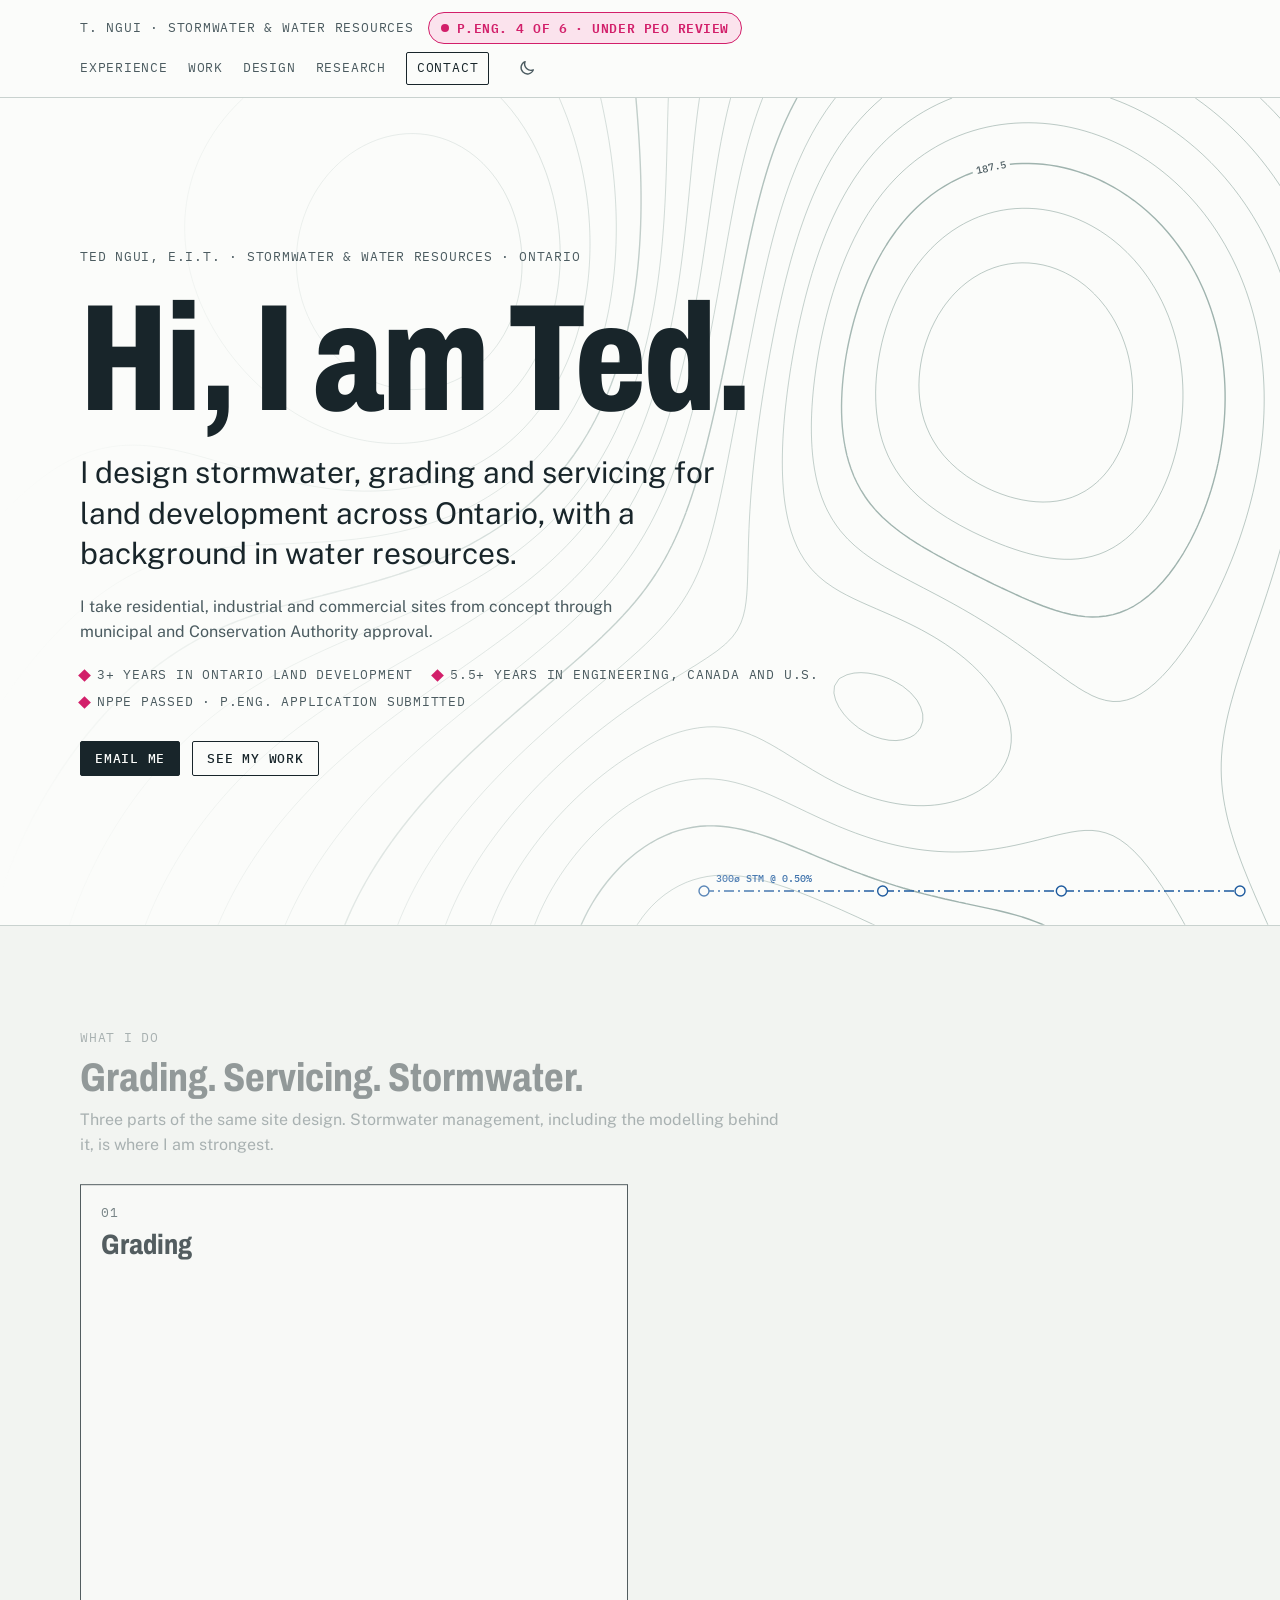
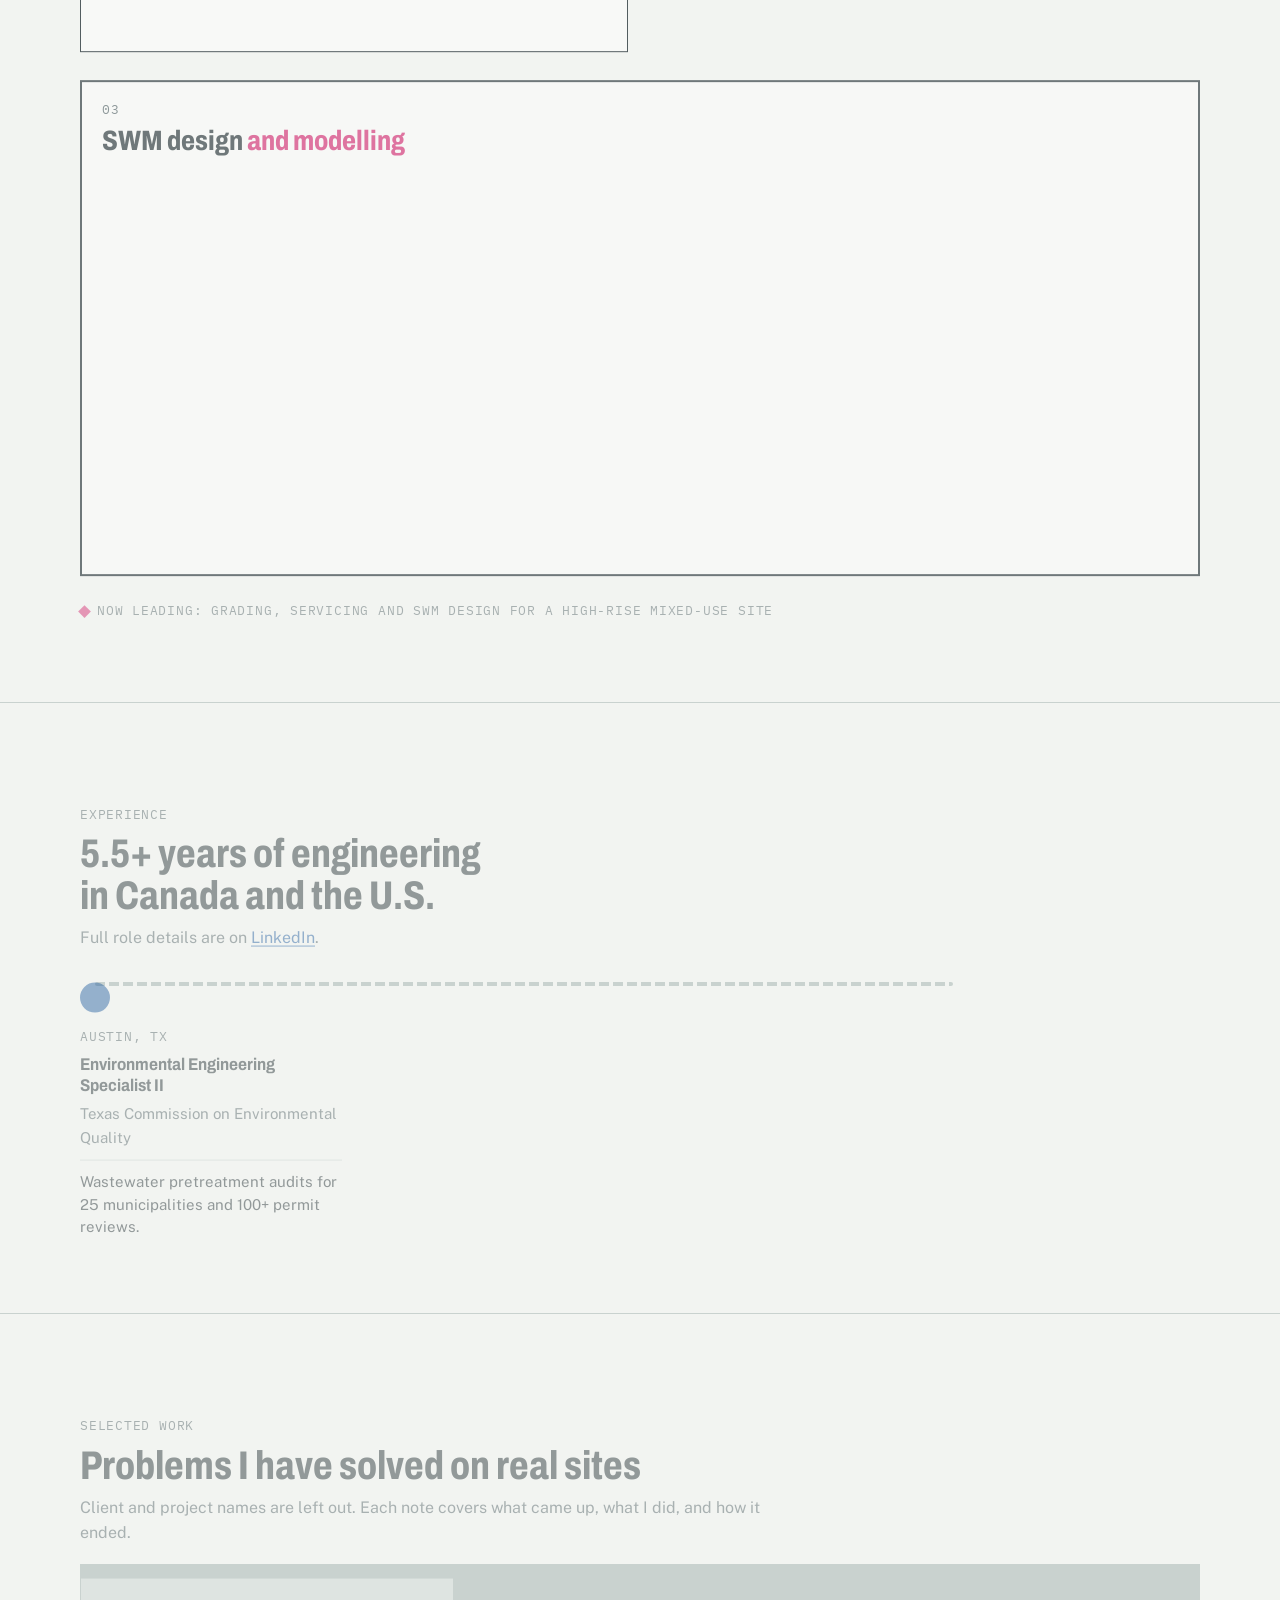
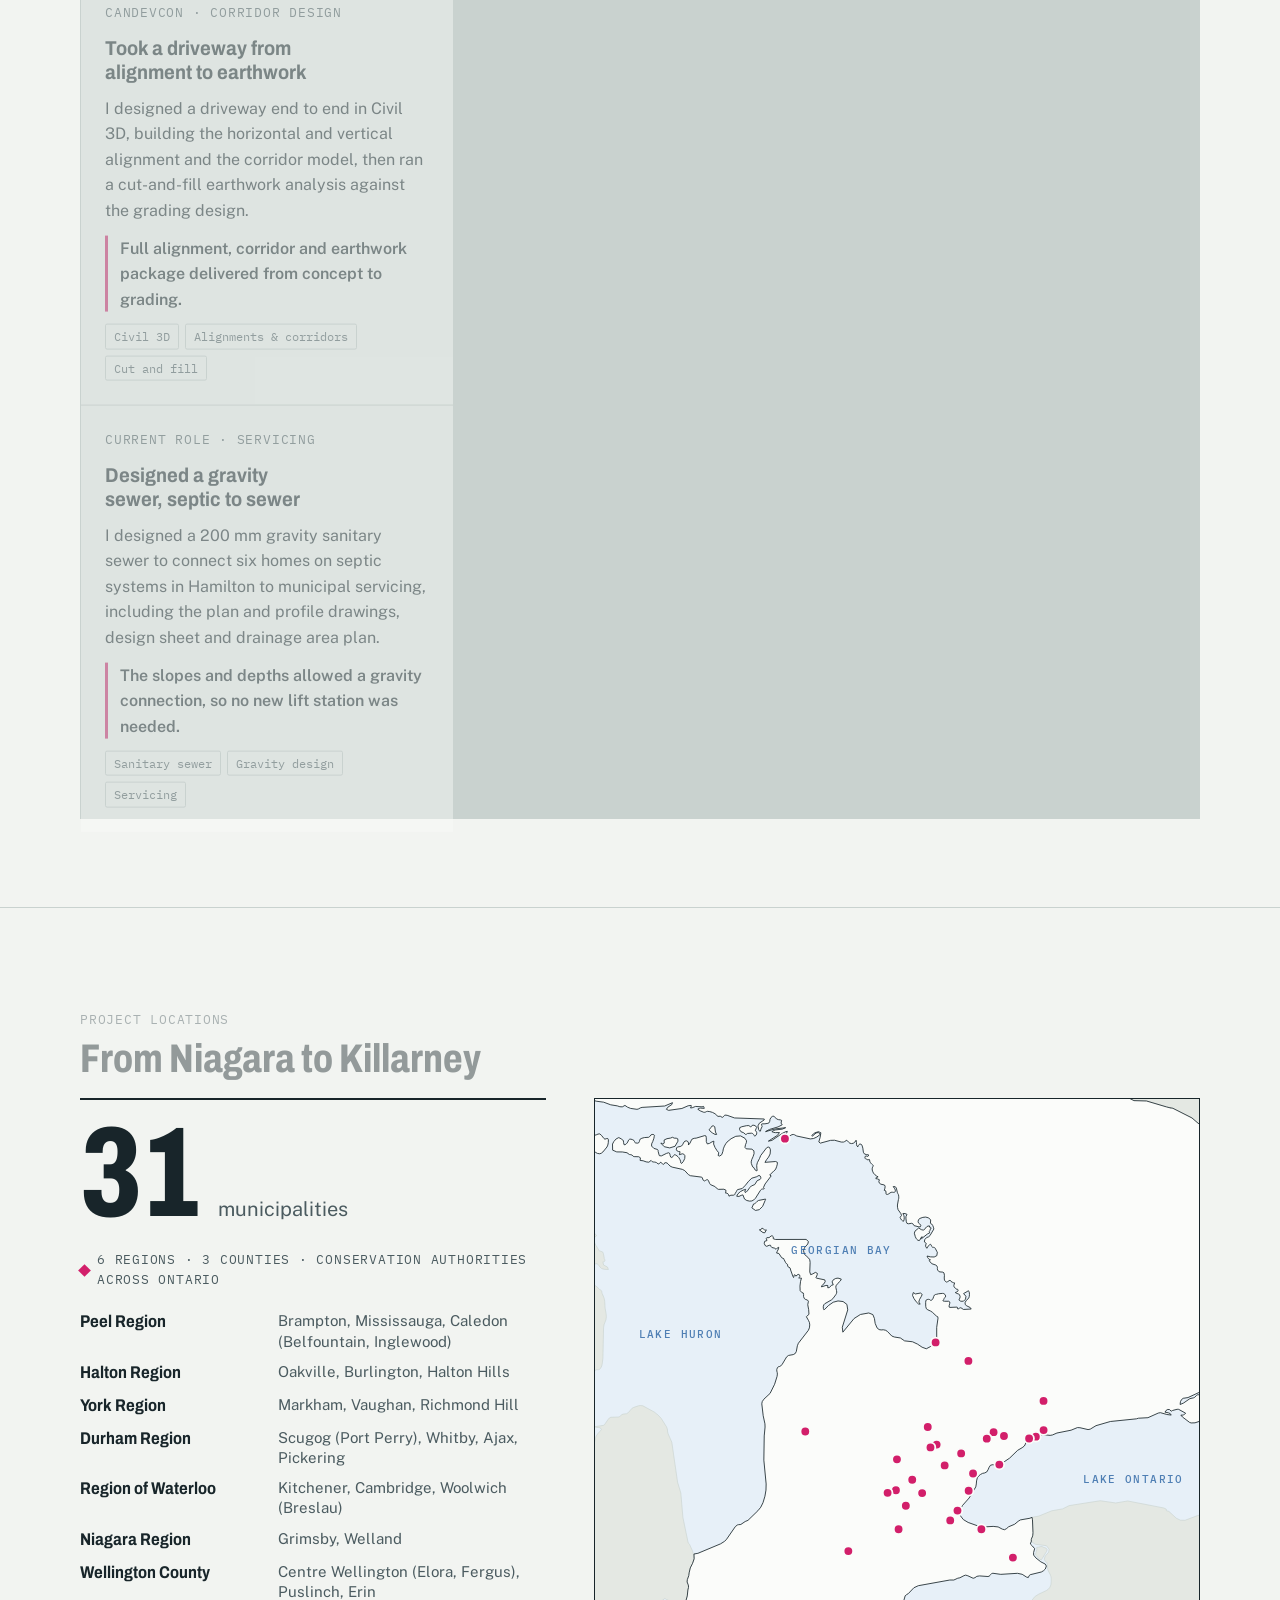
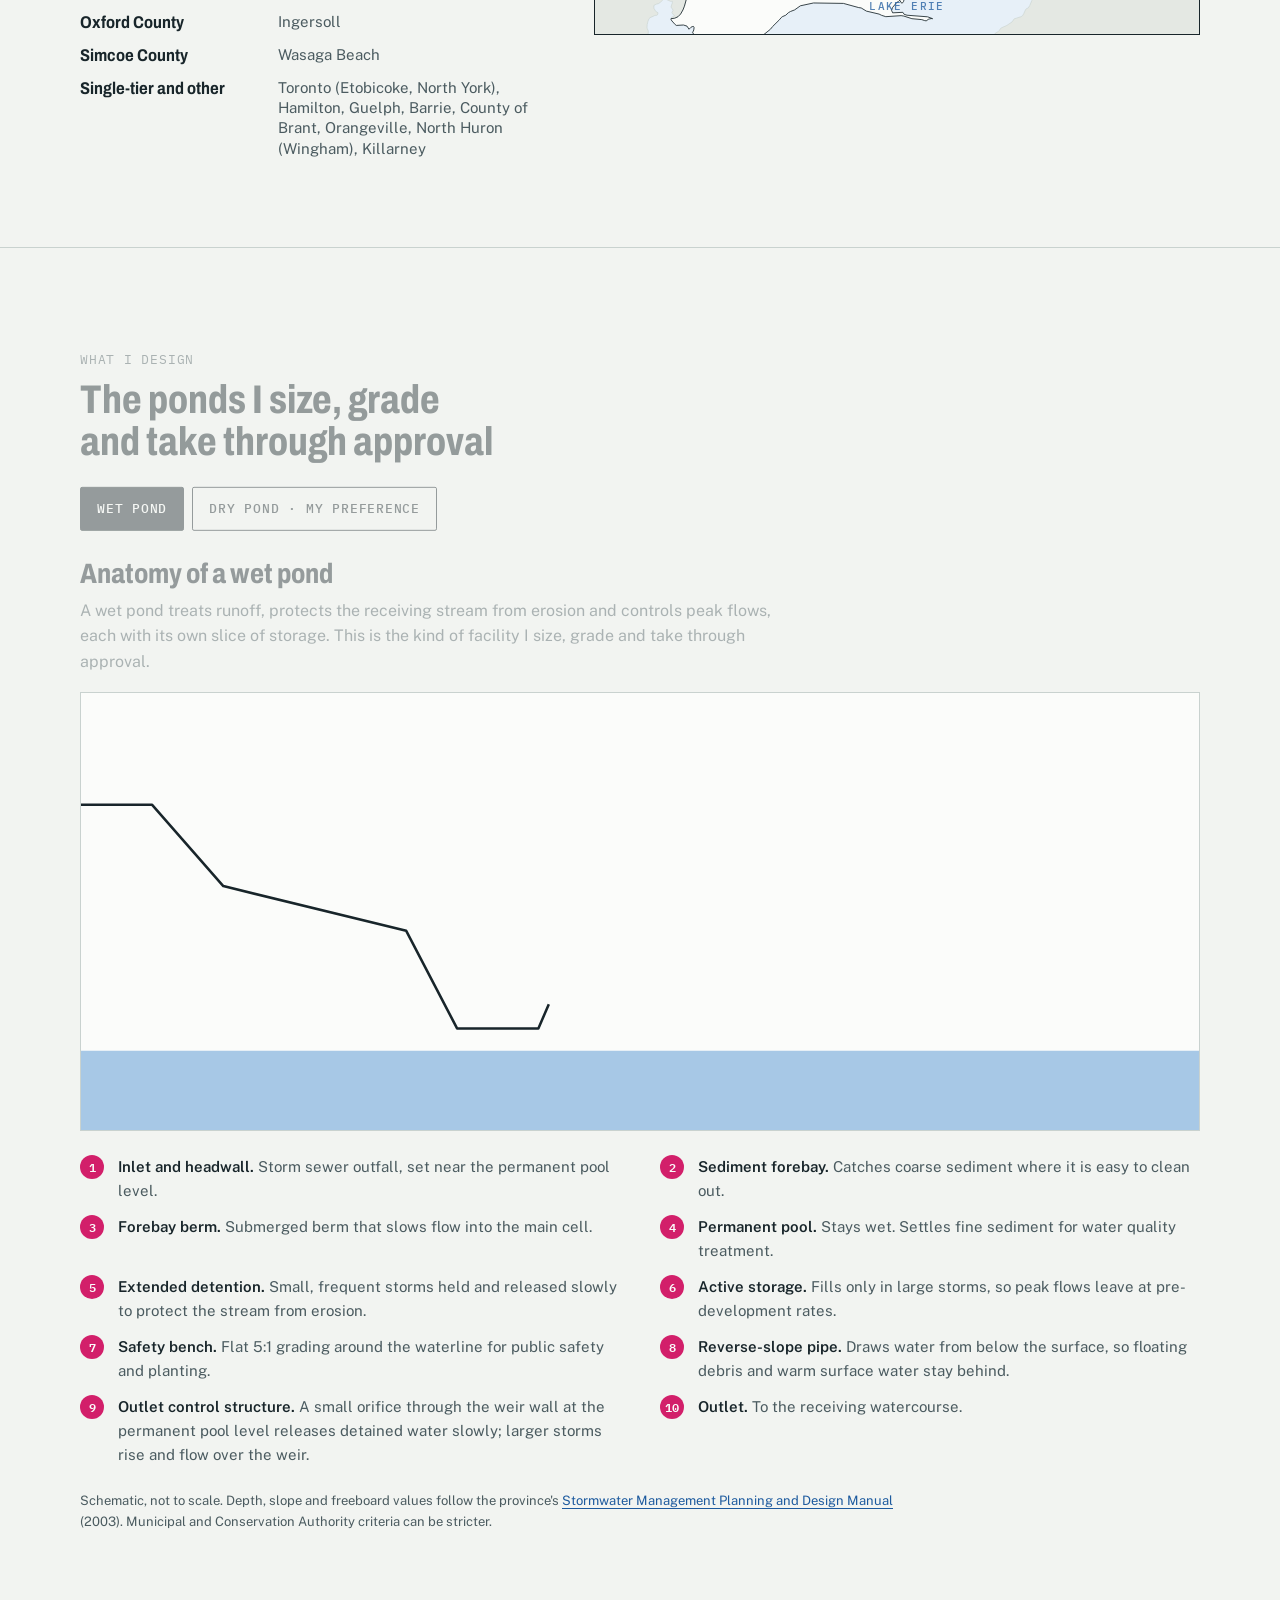
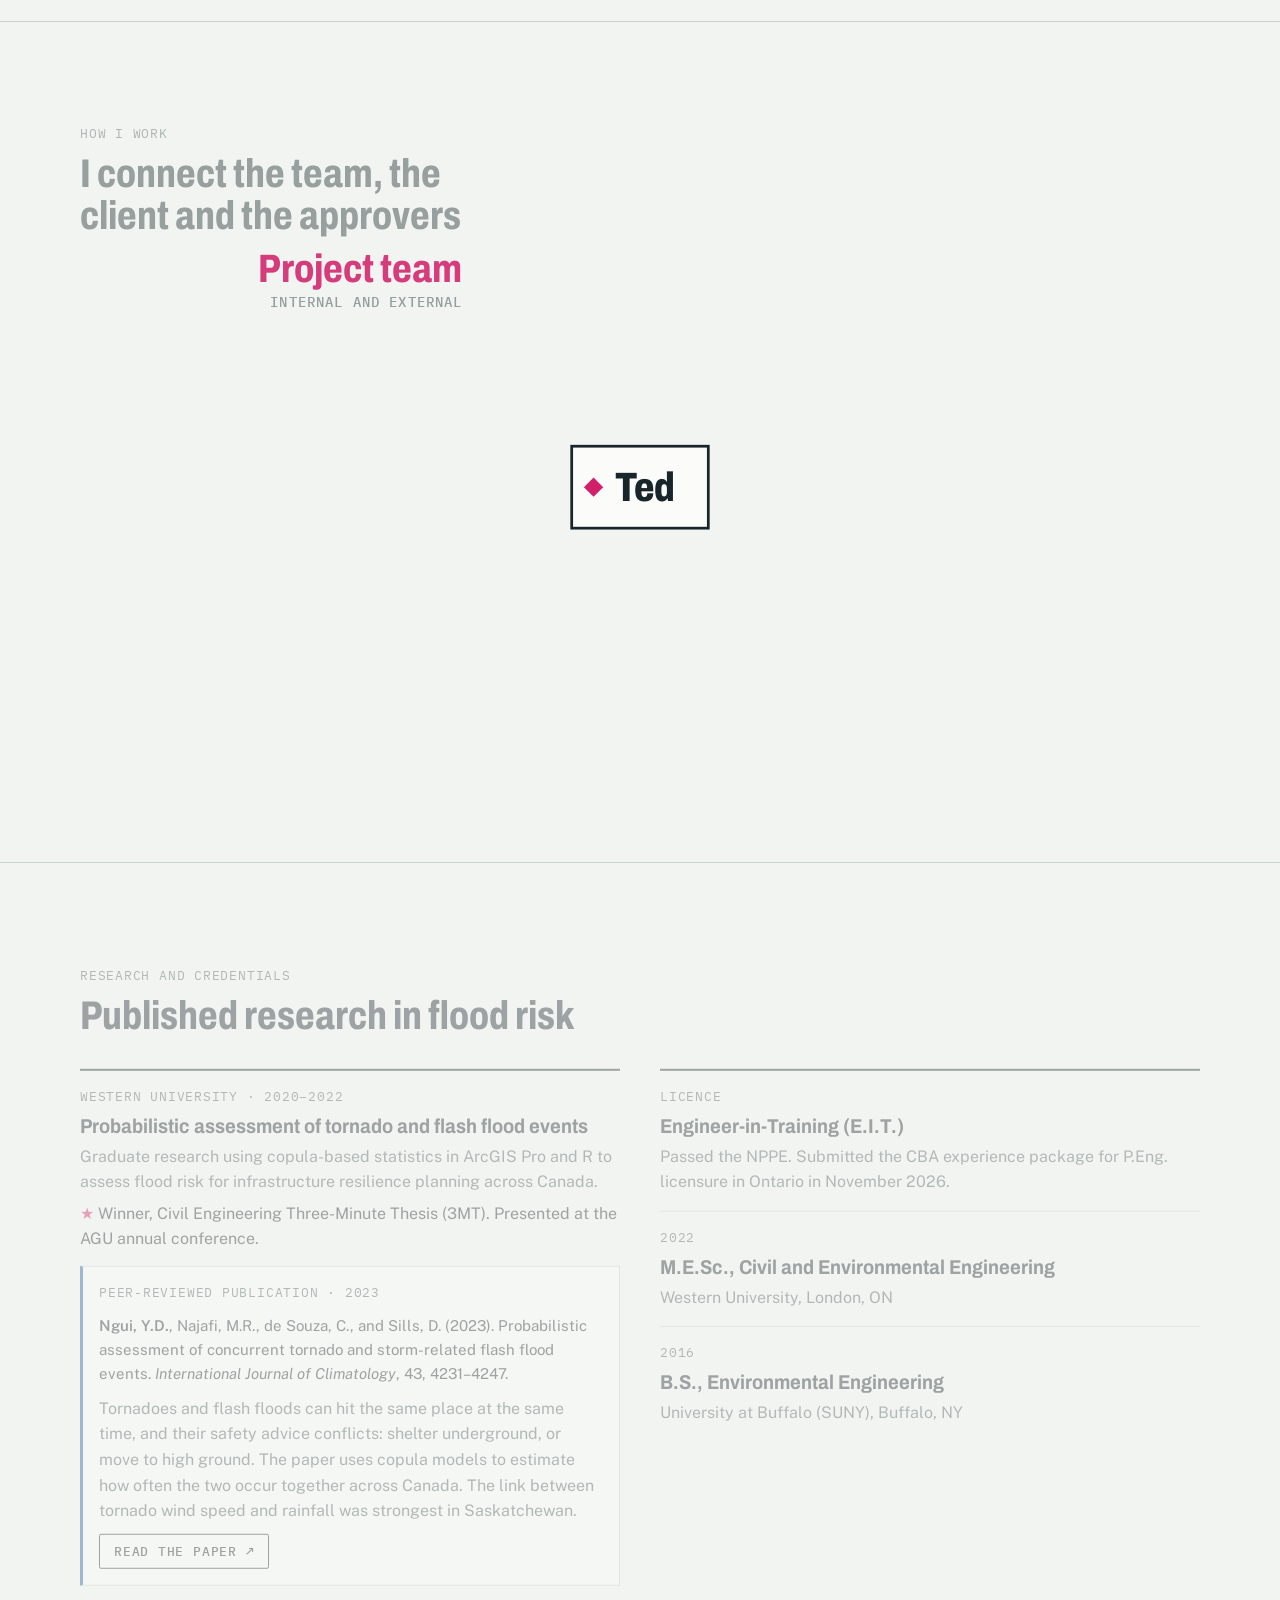
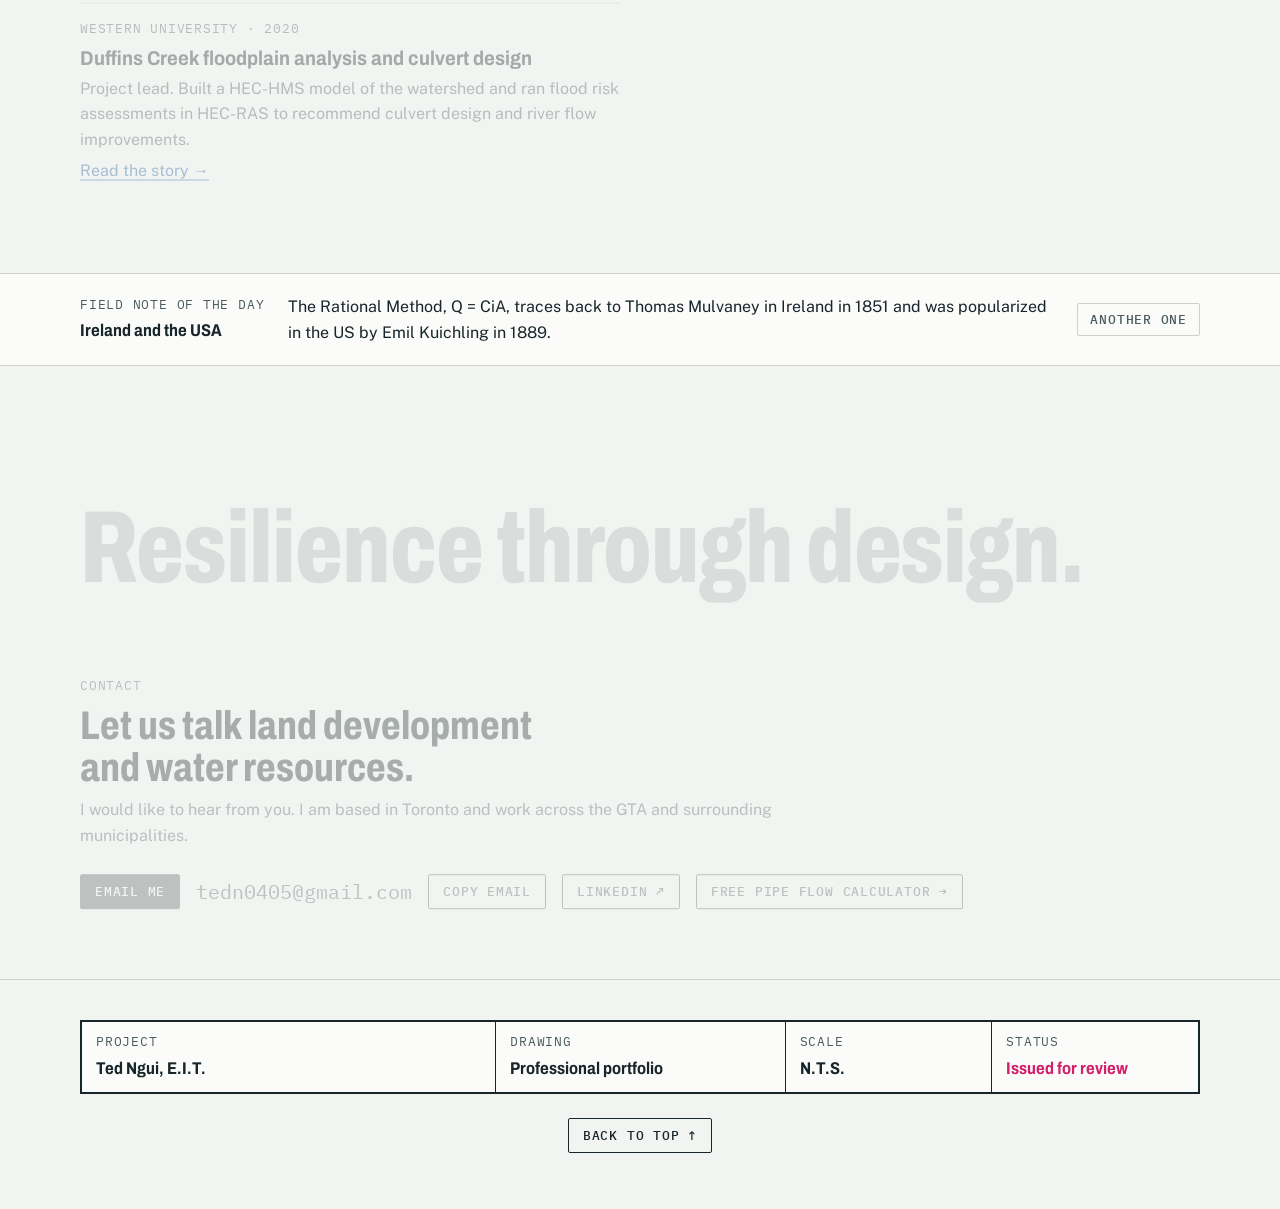
==== commit 0be681df: "Map: count and pins play on a 2 s clock once in view instead of following the scroll Co-Authored-By:" ====
--- a/index.html
+++ b/index.html
@@ -1076,6 +1076,7 @@
       sc.pick = function () { return boxEl.getBoundingClientRect().top > countEl.getBoundingClientRect().bottom ? countEl : boxEl; };
       sc.spanFor = function (el) { return el === countEl ? 0.4 : 0.75; };
       sc.startFor = function (el) { return el === countEl ? 0.62 : 0.92; };
+      sc.timed = 2000;   // plays on its own clock once in view, so the count never lags behind the scroll
     }
 
     // How I work: one story. Team joins, clients, approvers, then the application moves through.
@@ -1136,6 +1137,11 @@
     function frame() {
       raf = 0; var busy = false;
       scenes.forEach(function (s) {
+        if (s.timed) {
+          if (!s.t0 && target(s) > 0) s.t0 = performance.now();
+          var q = s.t0 ? cl((performance.now() - s.t0) / s.timed) : 0;
+          s.fn(q); if (q < 1 && s.t0) busy = true; return;
+        }
         var t = target(s);
         if (s.cur < 0) s.cur = t;
         var d = t - s.cur;
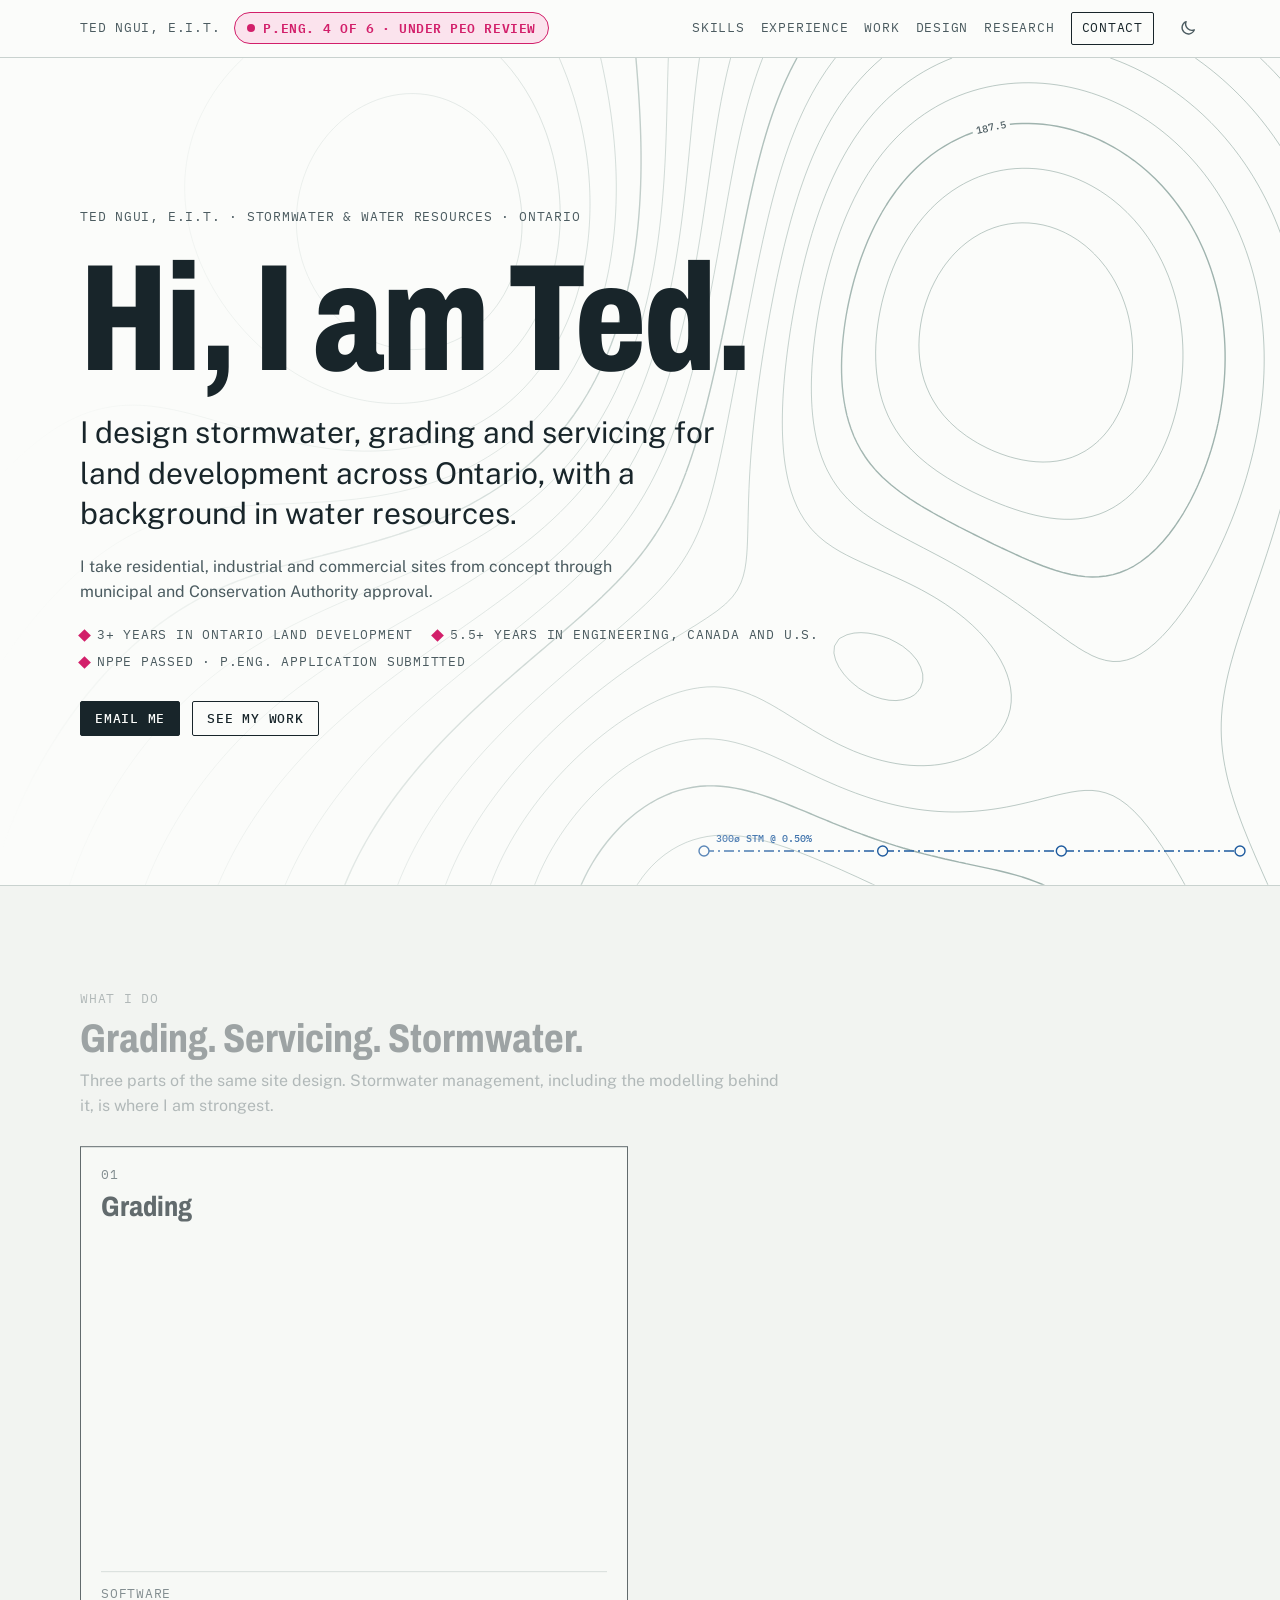
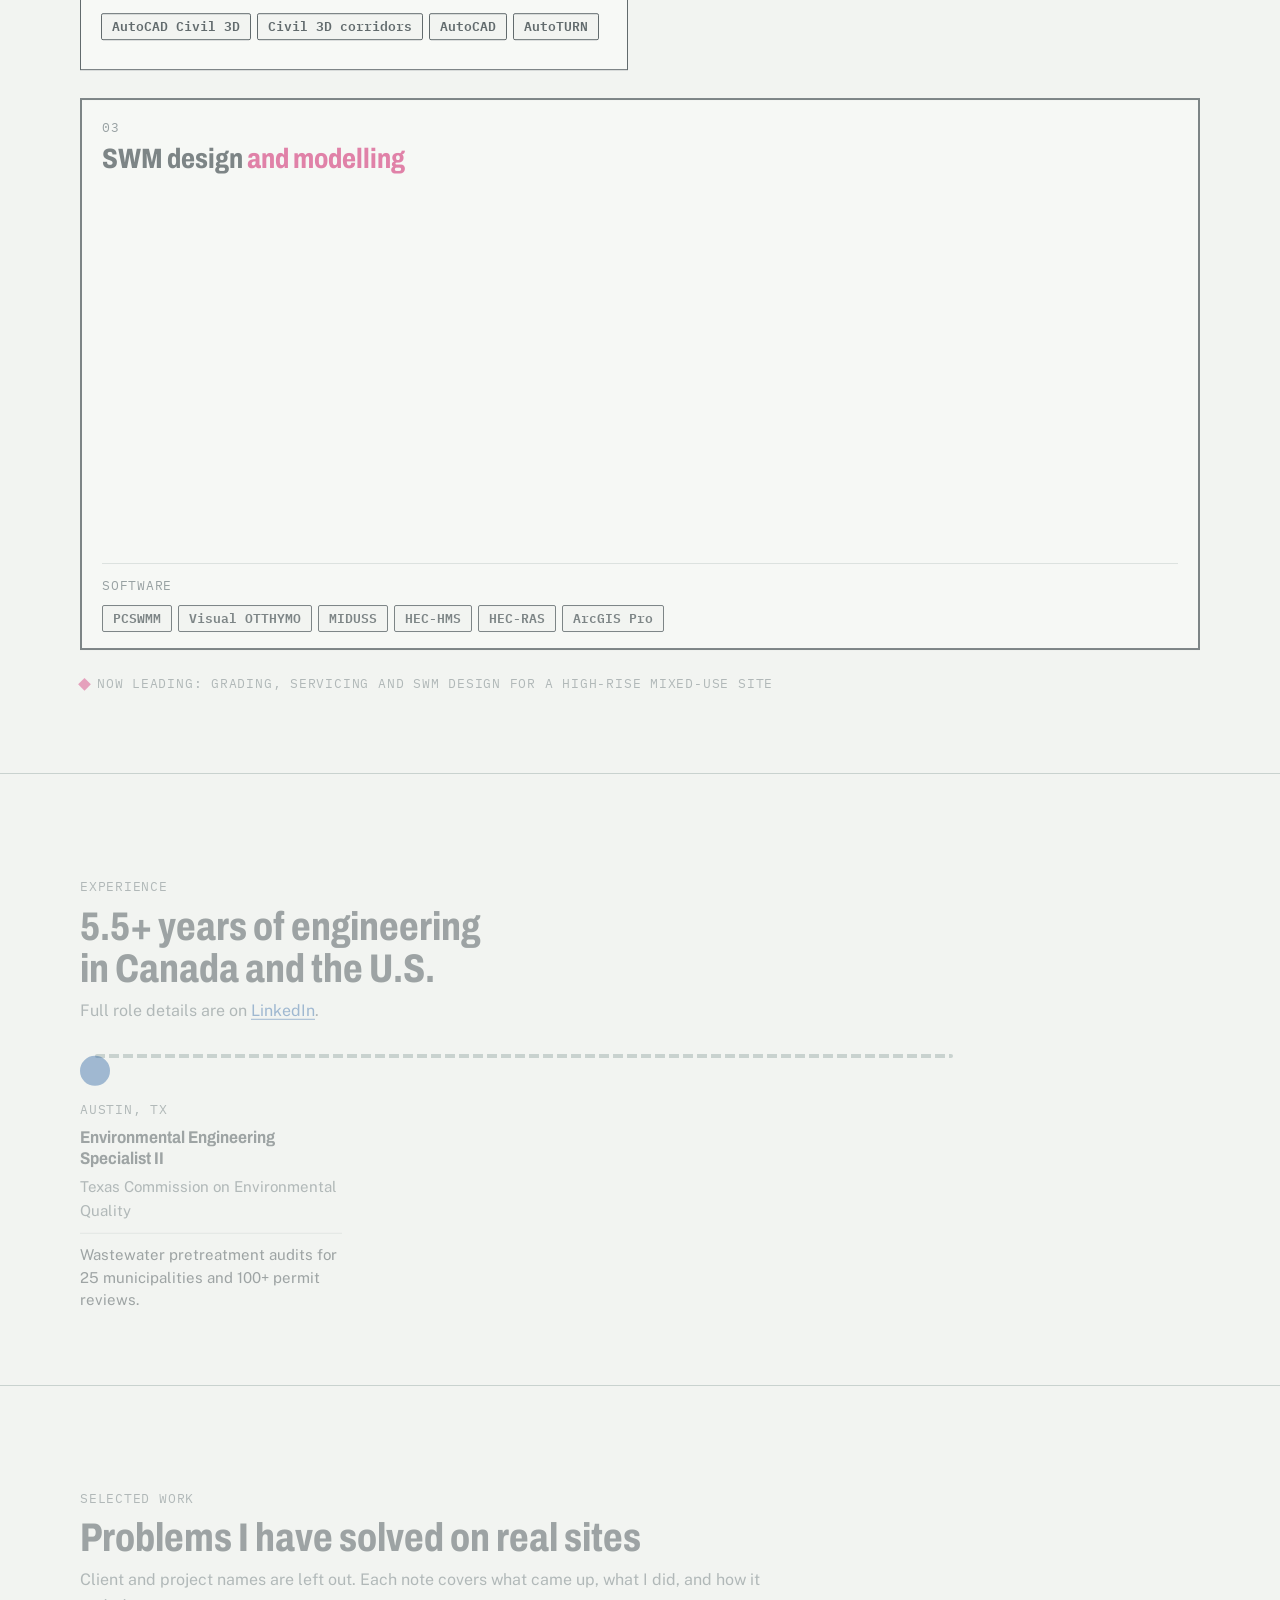
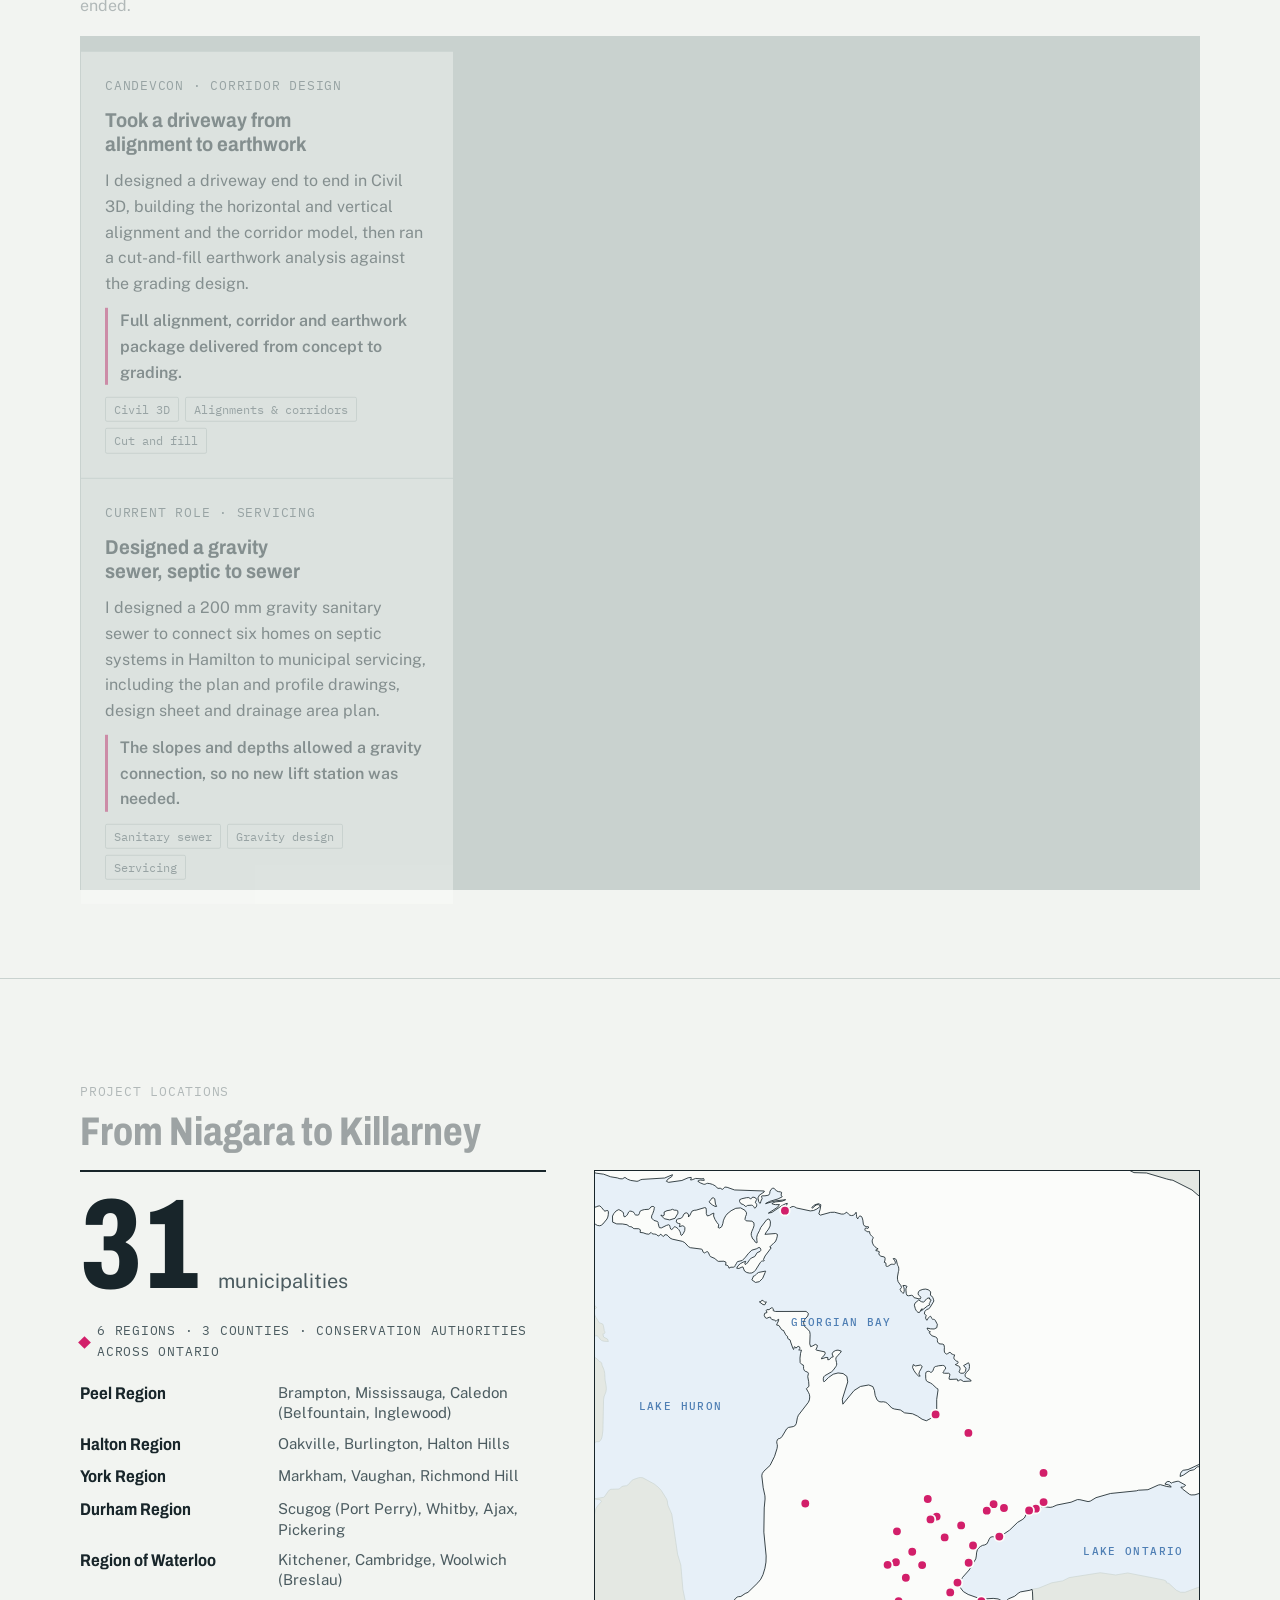
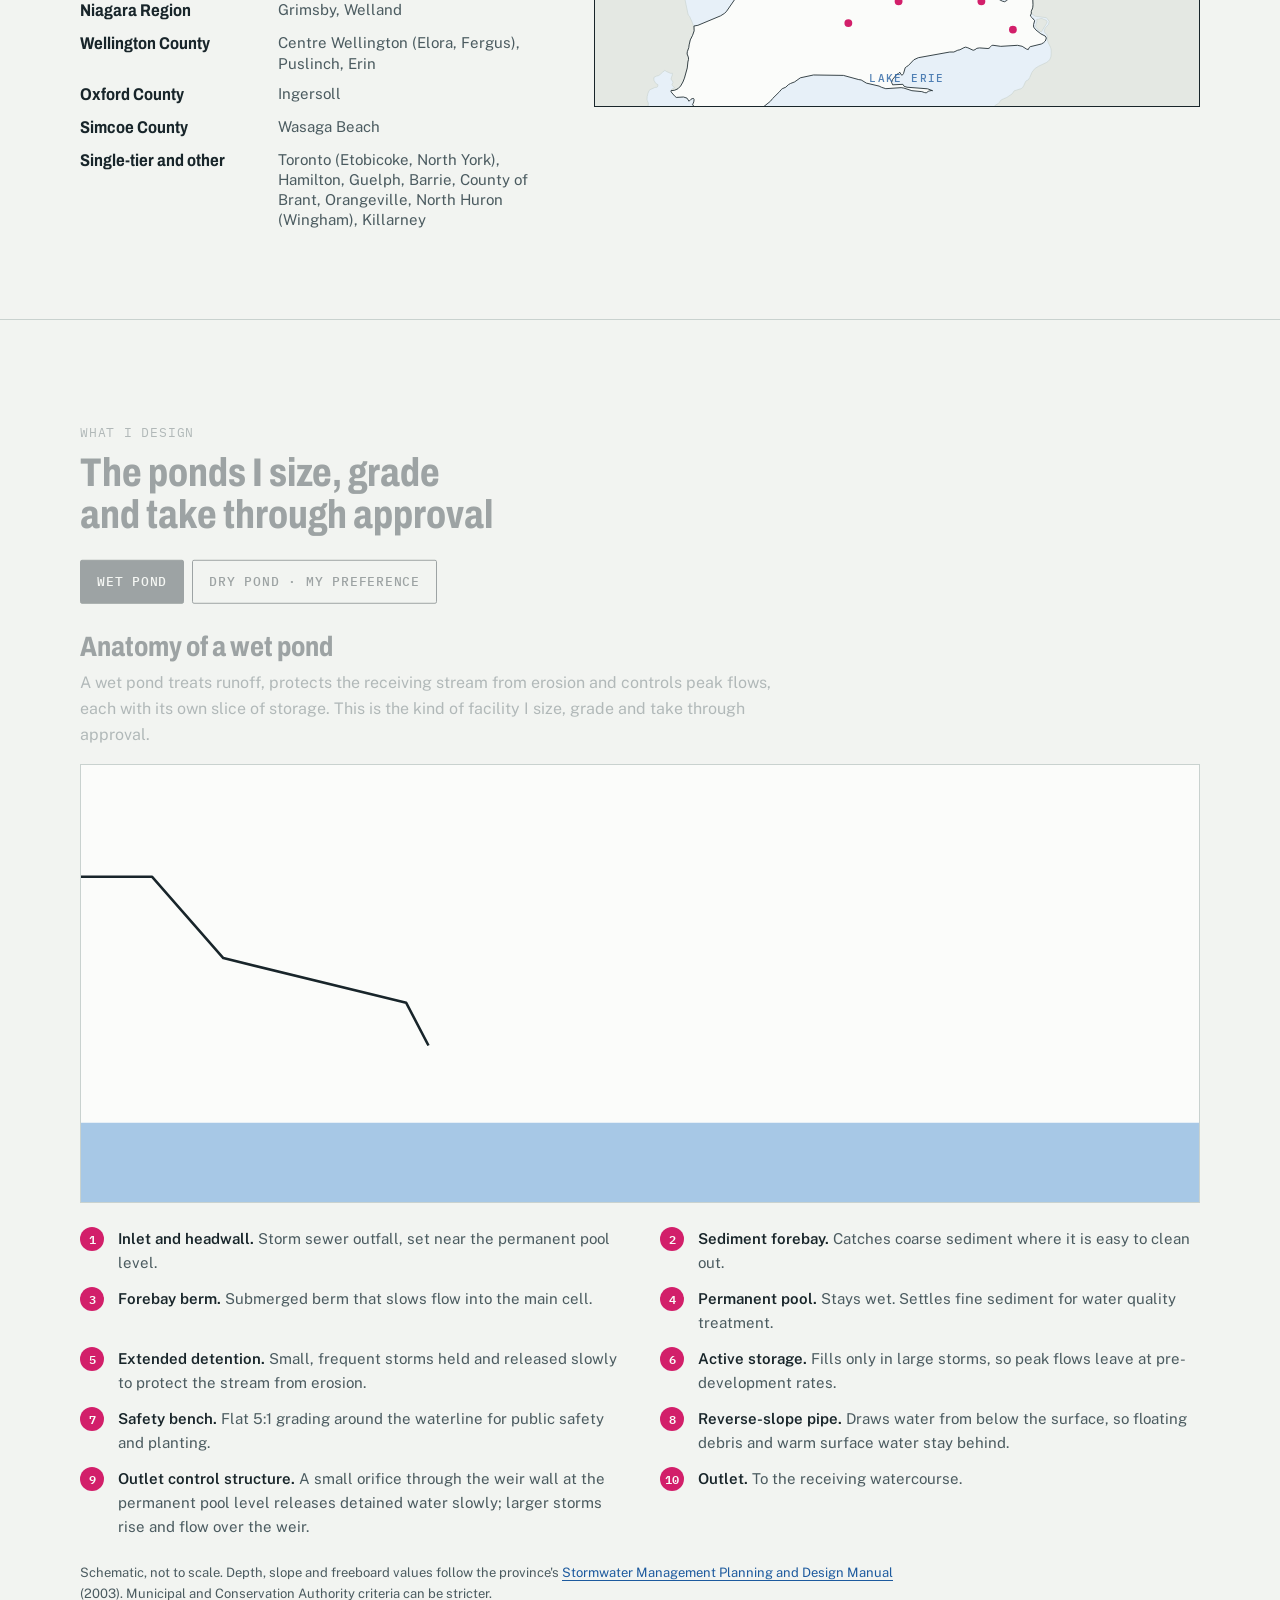
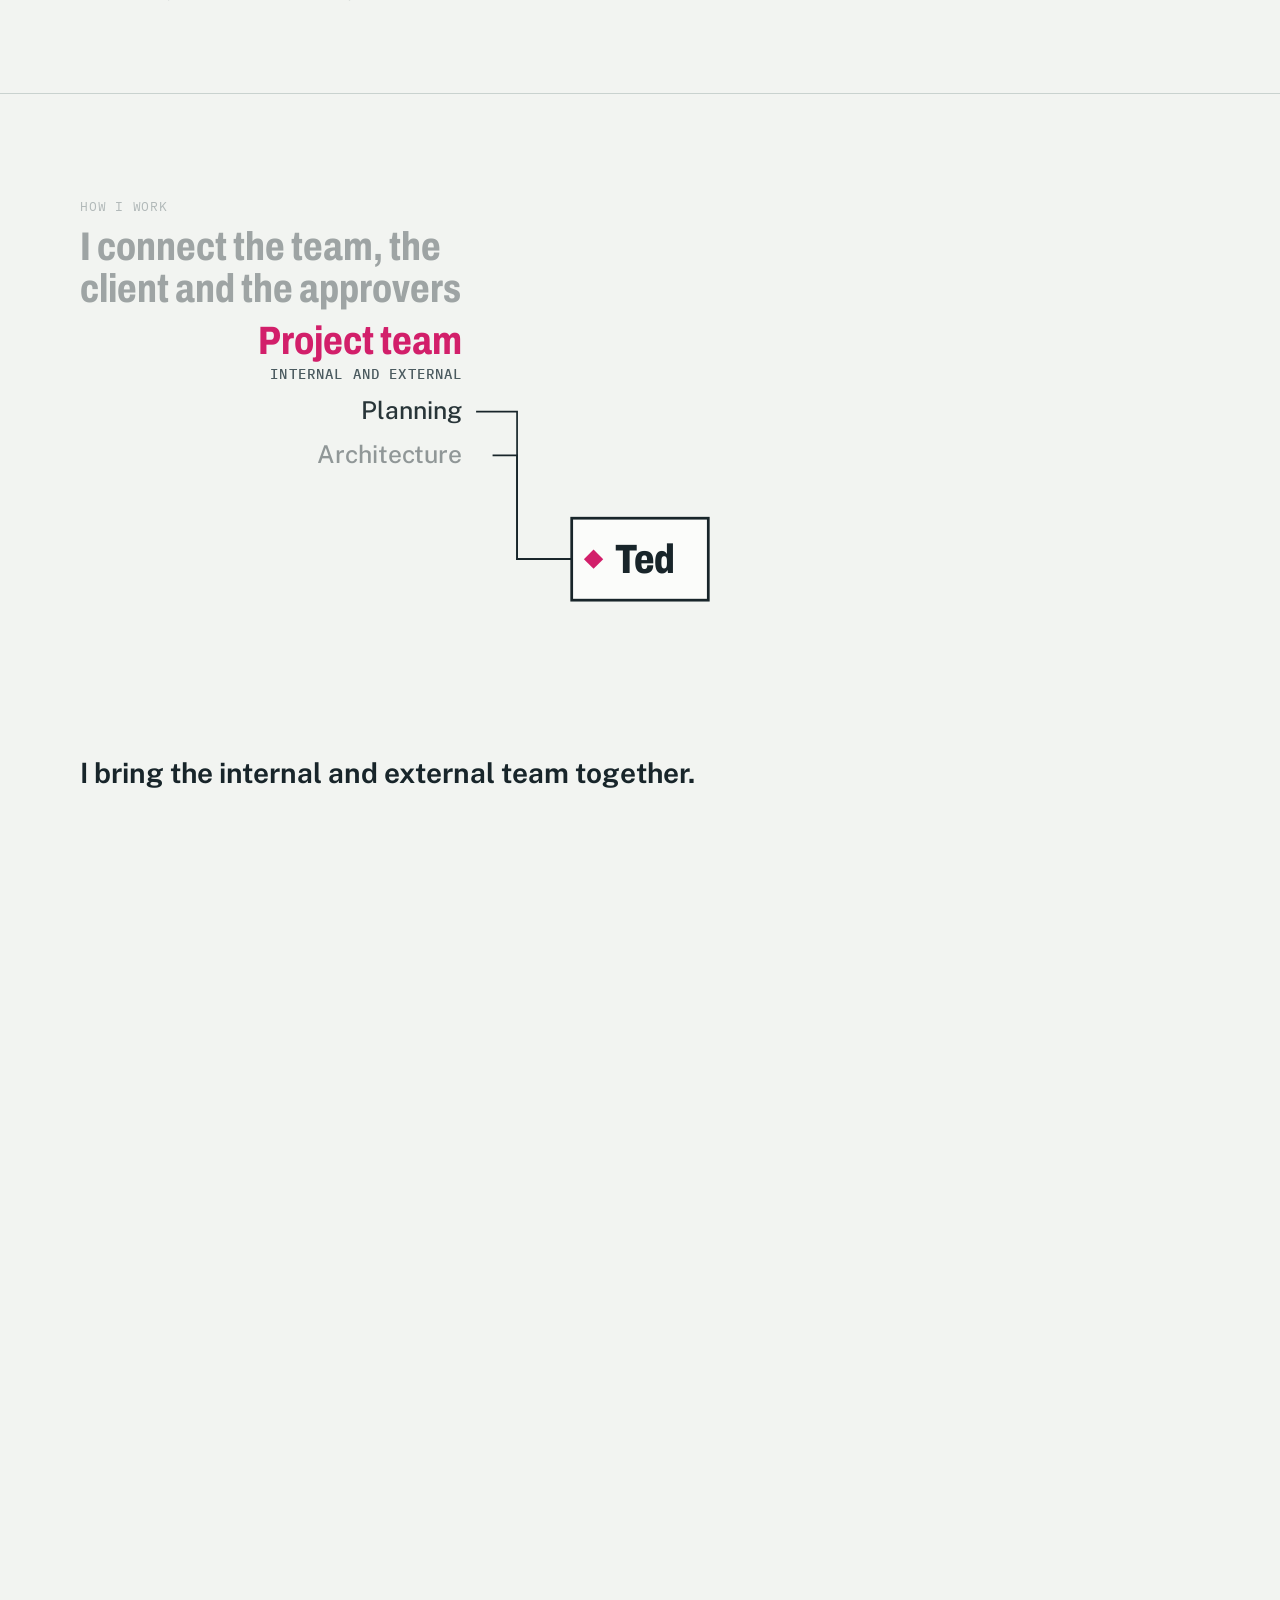
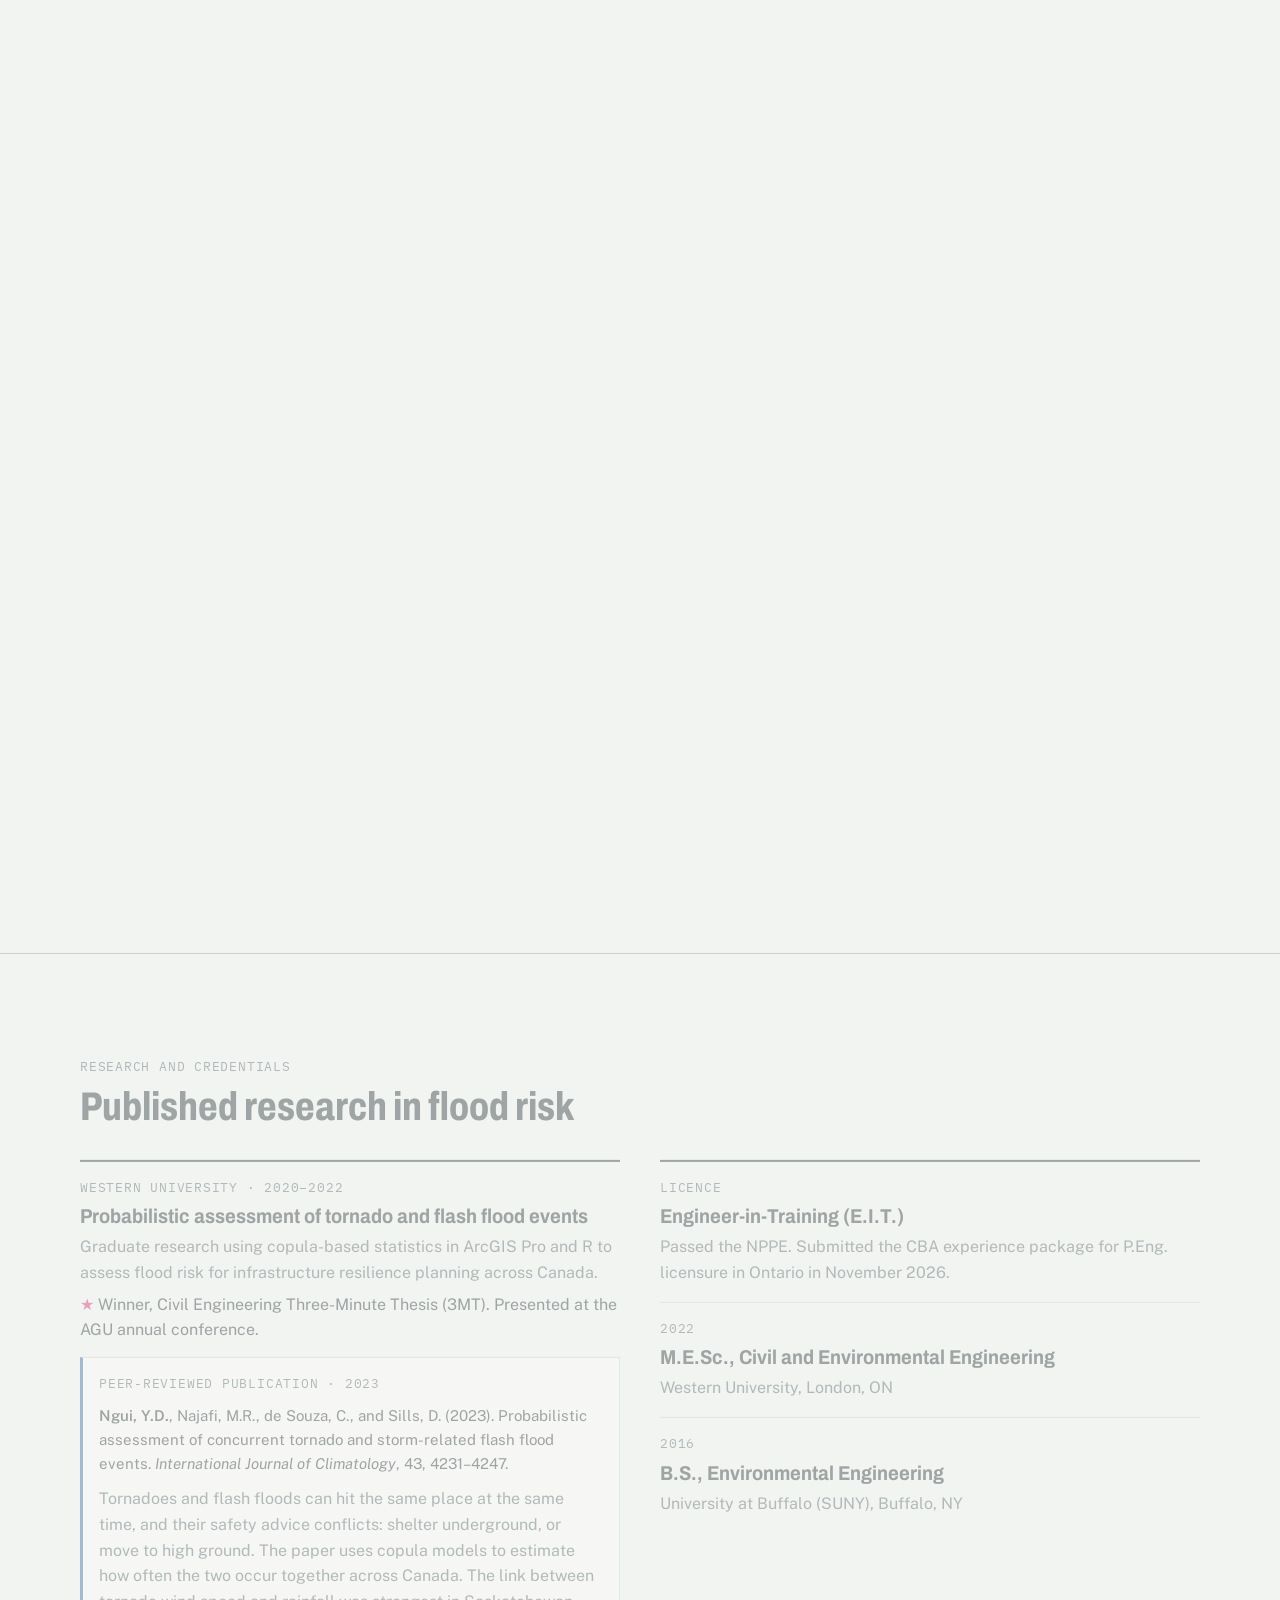
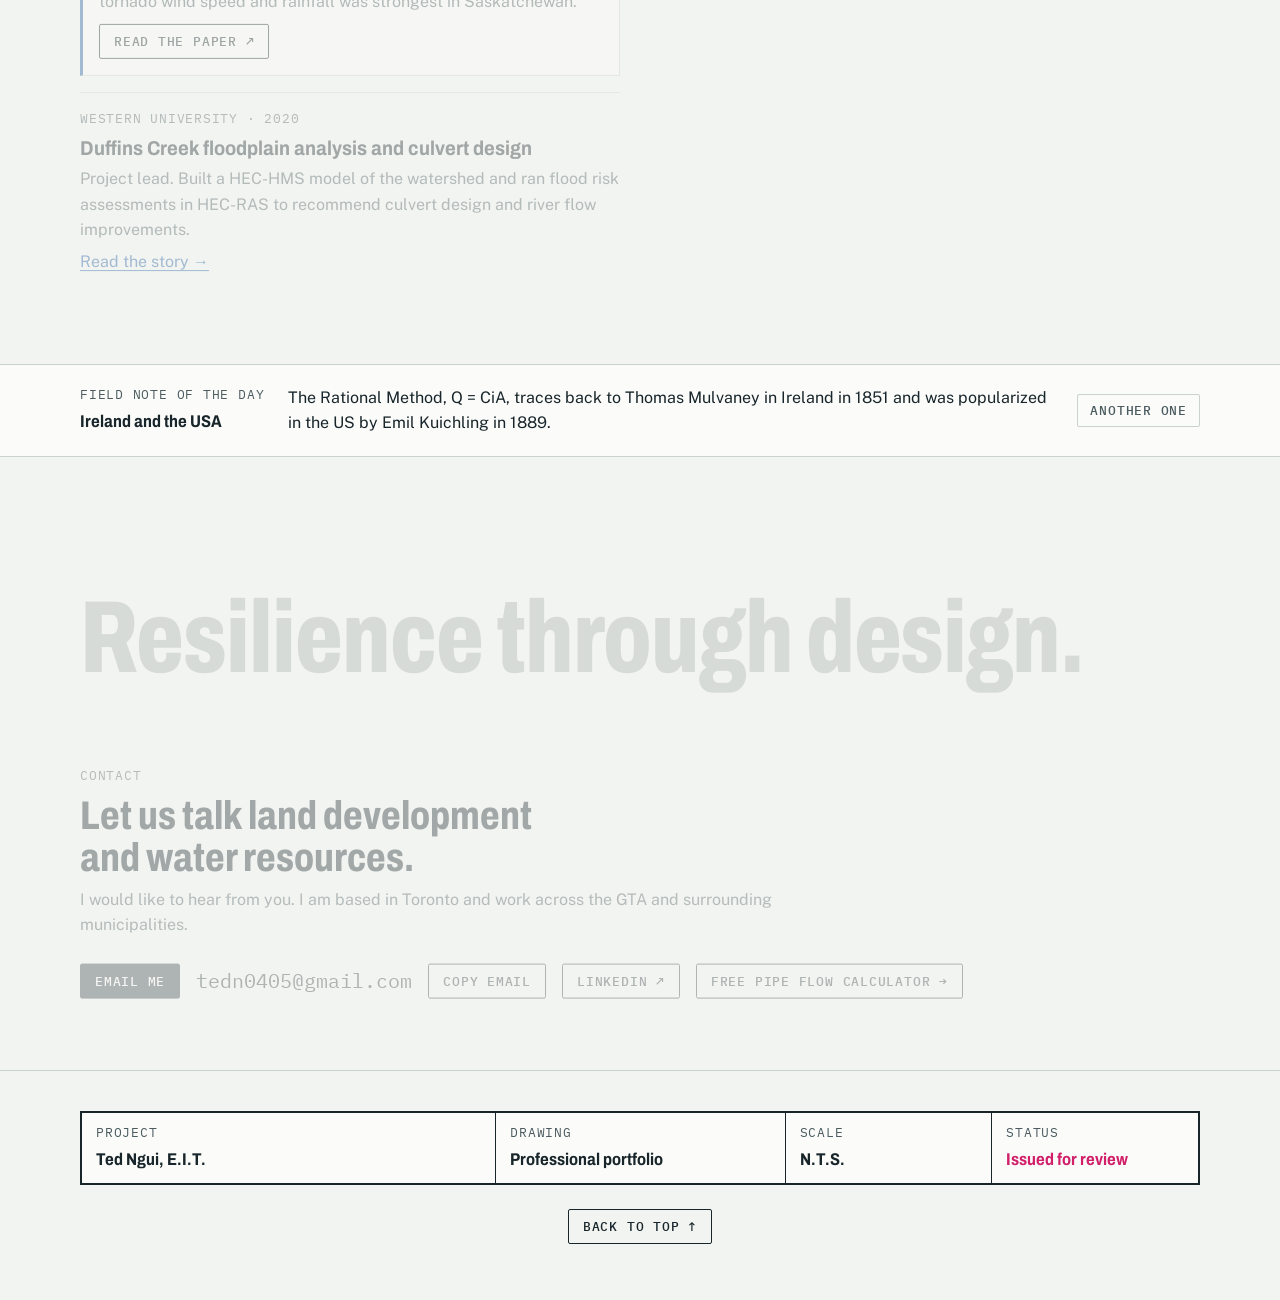
==== commit 2fb909d6: "Readability: pin How I work while its story plays, faster map and ponds, software chips on skill car" ====
--- a/index.html
+++ b/index.html
@@ -408,16 +408,24 @@
 .close-line { padding-bottom: clamp(24px, 4vw, 48px); }
 .close-line .tag-line { font-size: clamp(2.5rem, 8vw, 6.5rem); }
 .close-line .tag-rule { margin: clamp(16px, 2vw, 28px) 0 0; }
+
+/* Software on each skill card */
+.sw { display: grid; gap: 8px; margin-top: 14px; padding-top: 12px; border-top: 1px solid var(--line); }
+.sw-tags { display: flex; flex-wrap: wrap; gap: 6px; margin: 0; padding: 0; list-style: none; }
+.sw-tags li { padding: 4px 10px; border: 1.5px solid var(--ink); border-radius: 2px; font: 600 0.8125rem/1.3 var(--f-note); color: var(--ink); background: var(--paper); }
+@media (min-width: 761px) { .topbar .wrap { flex-wrap: nowrap; } .topbar nav { flex-wrap: nowrap; gap: 4px 16px; } }
+@media (min-width: 761px) and (max-width: 1060px) { .topbar-id .note { display: none; } }
 </style>
 </head>
 <body>
-<header class="topbar" id="top">
+<header class="topbar">
   <div class="wrap">
     <div class="topbar-id">
-      <span class="note">T. Ngui · Stormwater &amp; Water Resources</span>
+      <span class="note">Ted Ngui, E.I.T.</span>
       <button class="peng-pill" type="button" aria-expanded="false" aria-controls="peng"><span class="pp-dot" aria-hidden="true"></span>P.Eng. 4 of 6<span class="pp-long"> · Under PEO review</span></button>
     </div>
     <nav aria-label="Sections" data-theme-slot>
+      <a href="#skills">Skills</a>
       <a href="#experience">Experience</a>
       <a href="#work">Work</a>
       <a href="#design">Design</a>
@@ -448,7 +456,7 @@
 </header>
 
 <main>
-  <div class="hero">
+  <div class="hero" id="top">
     <canvas id="plan" aria-hidden="true"></canvas>
     <div class="wrap">
       <span class="note">Ted Ngui, E.I.T. · Stormwater &amp; water resources · Ontario</span>
@@ -493,7 +501,7 @@
             <g class="g-lbl" style="font-size:14px"><text x="230" y="140">181.50</text><text x="220" y="230" text-anchor="middle">CB 181.36</text><text x="56" y="220">181.61</text><text x="384" y="220" text-anchor="end">181.61</text></g>
             <g class="g-lbl g-pipe" style="font-size:14px"><text x="230" y="165">2.0%</text><text x="140" y="203" text-anchor="middle">1.5%</text><text x="300" y="203" text-anchor="middle">1.5%</text></g>
             <g transform="translate(450,60)"><path d="M0,-20 L7,5 L0,0 L-7,5 z" fill="var(--ink)"></path><text y="22" class="g-lbl g-strong" text-anchor="middle" style="font-size:14px">N</text></g>
-          </svg></div><span class="note tools">AutoCAD Civil 3D · AutoCAD · AutoTURN</span></div>
+          </svg></div><div class="sw"><span class="note">Software</span><ul class="sw-tags"><li>AutoCAD Civil 3D</li><li>Civil 3D corridors</li><li>AutoCAD</li><li>AutoTURN</li></ul></div></div>
         <div class="skill"><span class="note">02</span><h3>Servicing</h3><div class="draw">
           <svg viewBox="0 0 400 260" role="img" aria-label="Schematic servicing plan of a road right-of-way: watermain with valve and hydrant, storm sewer with maintenance holes and catchbasins, and sanitary sewer with maintenance holes.">
             <defs><marker id="s-flow" viewBox="0 0 10 10" refX="5" refY="5" markerWidth="5" markerHeight="5" orient="auto"><path d="M0,0 L10,5 L0,10 z" fill="var(--ink)"></path></marker></defs>
@@ -517,7 +525,7 @@
             <g class="g-lbl g-halo" text-anchor="middle" style="font-size:16px"><text x="110" y="160">MH1A</text><text x="290" y="160">MH2A</text></g>
             <text x="126" y="200" class="g-lbl g-strong g-halo" style="font-size:16px">200ø SAN @ 0.40%</text>
             <g fill="var(--pipe)"><path d="M276,103 L286,108 L276,113 z"></path></g><g fill="var(--ink)"><path d="M216,171 L226,176 L216,181 z"></path></g>
-          </svg></div><span class="note tools">AutoCAD Civil 3D · InfoWater</span></div>
+          </svg></div><div class="sw"><span class="note">Software</span><ul class="sw-tags"><li>AutoCAD Civil 3D</li><li>InfoWater</li></ul></div></div>
         <div class="skill big"><span class="note">03</span><h3>SWM design <em>and modelling</em></h3><div class="draw">
           <svg viewBox="0 0 600 260" role="img" aria-label="Schematic hydrograph: uncontrolled inflow peaks high and early; the controlled release peaks lower and later; the area between them is storage.">
             <path d="M50.0,222.0L55.9,221.7L61.6,220.7L67.2,219.1L72.6,216.9L77.8,214.2L82.9,210.9L87.8,207.2L92.6,203.1L97.3,198.5L101.9,193.6L106.3,188.3L110.7,182.7L114.9,176.8L119.1,170.7L123.1,164.4L127.1,157.9L131.0,151.3L134.9,144.6L138.7,137.8L142.5,131.0L146.2,124.2L149.9,117.4L153.6,110.7L157.3,104.1L160.9,97.6L164.6,91.3L168.3,85.2L171.9,79.3L175.6,73.7L179.4,68.4L183.1,63.5L187.0,58.9L190.8,54.8L194.8,51.1L198.8,47.8L202.8,45.1L207.0,42.9L211.2,41.3L215.6,40.3L220.0,40.0L224.4,40.3L228.8,41.2L233.0,42.6L237.2,44.5L241.3,46.9L245.4,49.8L249.4,53.1L253.4,56.8L257.3,60.8L261.2,65.2L265.2,69.9L269.1,74.9L273.1,80.2L277.1,85.7L281.2,91.4L285.3,97.2L289.5,103.2L293.7,109.3L298.1,115.5L302.5,121.8L307.1,128.0L311.7,134.3L316.6,140.5L321.5,146.7L325.0,150.0L324.0,150.0L317.7,150.1L311.4,150.5L305.2,151.2L298.9,152.0L292.6,153.1L286.4,154.4L280.1,155.8L273.8,157.5L267.5,159.3L261.2,161.2L254.9,163.3L248.6,165.6L242.2,167.9L235.8,170.3L229.4,172.8L222.9,175.3L216.5,178.0L209.9,180.6L203.4,183.3L196.8,186.0L190.1,188.7L183.4,191.4L176.6,194.0L169.8,196.7L162.9,199.2L155.9,201.7L148.9,204.1L141.8,206.4L134.7,208.7L127.4,210.8L120.1,212.7L112.7,214.5L105.2,216.2L97.6,217.6L89.9,218.9L82.1,220.0L74.3,220.8L66.3,221.5L58.2,221.9L50.0,222.0Z" id="h-stor" fill="var(--water-2)"></path>
@@ -530,7 +538,7 @@
             <text x="60" y="22" class="g-lbl">Flow</text><text x="580" y="248" class="g-lbl" text-anchor="end">Time</text>
             <text x="50" y="248" class="g-lbl">SCHEMATIC</text>
           </svg></div>
-          <span class="note tools">PCSWMM · Visual OTTHYMO · MIDUSS · HEC-HMS · HEC-RAS · ArcGIS Pro</span></div>
+          <div class="sw"><span class="note">Software</span><ul class="sw-tags"><li>PCSWMM</li><li>Visual OTTHYMO</li><li>MIDUSS</li><li>HEC-HMS</li><li>HEC-RAS</li><li>ArcGIS Pro</li></ul></div></div>
       </div>
       <p class="note leading"><span class="stake">Now leading: grading, servicing and SWM design for a high-rise mixed-use site</span></p>
     </div>
@@ -1002,7 +1010,7 @@
         $$("#d-struct .flow").forEach(function (el) { op(el, seg(t, 1.8, 2.2)); });
         op($("#d-weir"), seg(t, 2.9, 3.3)); op(L[4], seg(t, 2.9, 3.3)); op(L[5], seg(t, 2.9, 3.3));
         op($("#d-emerg"), seg(t, 3.2, 3.6)); op(L[6], seg(t, 3.2, 3.6));
-      }, 0.7);
+      }, 0.5);
     }
 
     // Wet pond: draws, then fills to the permanent pool, extended detention and 100-year levels
@@ -1025,7 +1033,7 @@
         [[0, 3, 4], [1, 5, 6], [2, 7, 8]].forEach(function (ids, k) { ids.forEach(function (i) { if (wl[i]) wl[i].style.opacity = on[k]; }); });
         op($("#w-dims"), seg(t, 3.8, 4.1));
         for (var i = 0; i < wk.length; i++) op(wk[i], seg(t, 3.9 + i * 0.05, 4.15 + i * 0.05));
-      }, 0.7);
+      }, 0.5);
     }
 
     // What I do: each panel rises and its drawing wipes in
@@ -1076,7 +1084,8 @@
       sc.pick = function () { return boxEl.getBoundingClientRect().top > countEl.getBoundingClientRect().bottom ? countEl : boxEl; };
       sc.spanFor = function (el) { return el === countEl ? 0.4 : 0.75; };
       sc.startFor = function (el) { return el === countEl ? 0.62 : 0.92; };
-      sc.timed = 2000;   // plays on its own clock once in view, so the count never lags behind the scroll
+      sc.timed = 1200;
+      sc.trigger = function () { return boxEl.getBoundingClientRect().top < innerHeight * 0.85; };   // plays on its own clock once in view, so the count never lags behind the scroll
     }
 
     // How I work: one story. Team joins, clients, approvers, then the application moves through.
@@ -1114,14 +1123,35 @@
         // Beat 4: the application moves through, everything arrives
         dots.forEach(function (d) {
           var u, vis;
-          if (d.inbound) { var s0 = 3.9 + d.i * 0.08; u = 1 - io(seg(t, s0, s0 + 0.6)); vis = seg(t, s0, s0 + 0.1) * (1 - seg(t, s0 + 0.55, s0 + 0.65)); }
-          else { var s1 = 4.55 + (d.i - tl.length) * 0.1; u = io(seg(t, s1, s1 + 0.6)); vis = seg(t, s1, s1 + 0.1) * (1 - seg(t, s1 + 0.55, s1 + 0.65)); }
+          if (d.inbound) { var s0 = 4.0 + d.i * 0.05; u = 1 - io(seg(t, s0, s0 + 0.6)); vis = seg(t, s0, s0 + 0.1) * (1 - seg(t, s0 + 0.55, s0 + 0.65)); }
+          else { var s1 = 4.4 + (d.i - tl.length) * 0.1; u = io(seg(t, s1, s1 + 0.5)); vis = seg(t, s1, s1 + 0.1) * (1 - seg(t, s1 + 0.45, s1 + 0.55)); }
           var pt = d.path.getPointAtLength(u * d.len);
           d.c.setAttribute("cx", pt.x); d.c.setAttribute("cy", pt.y); d.c.style.opacity = vis;
         });
-        var ph = t < 0.8 ? -1 : t < 2.0 ? 0 : t < 3.0 ? 1 : t < 3.9 ? 2 : 3;
+        var ph = t < 0.8 ? -1 : t < 2.0 ? 0 : t < 3.0 ? 1 : t < 4.0 ? 2 : 3;
         if (ph !== phase) { phase = ph; cap.style.opacity = 0; setTimeout(function () { cap.textContent = ph < 0 ? "" : words[ph]; cap.style.opacity = 1; }, ph < 0 ? 0 : 120); }
       }, 0.6);
+
+      // Pin the diagram while the story plays, when the screen is wide and tall enough to hold it
+      var tsec = $("#team"), twrap = tsec.querySelector(".wrap"), tsc = scenes[scenes.length - 1];
+      function pinTeam() {
+        tsec.style.height = ""; twrap.style.position = ""; twrap.style.top = "";
+        var bar = $(".topbar").offsetHeight, h = twrap.offsetHeight, room = innerHeight - bar;
+        tsc.pinned = innerWidth > 800 && h < room - 20;
+        if (!tsc.pinned) return;
+        var pad = parseFloat(getComputedStyle(tsec).paddingTop), top = bar + (room - h) / 2;
+        twrap.style.position = "sticky"; twrap.style.top = top + "px";
+        tsec.style.height = (h + 2 * pad + innerHeight * 1.8) + "px";
+        tsc.geo = { top: top, pad: pad, h: h };
+      }
+      tsc.pick = function () { return tsc.pinned ? tsec : team; };
+      tsc.startFor = function () { return tsc.pinned ? (tsc.geo.top - tsc.geo.pad + innerHeight * 0.25) / innerHeight : 0.92; };
+      tsc.spanFor = function () {
+        if (!tsc.pinned) return 0.6;
+        var end = tsc.geo.top + tsc.geo.h + tsc.geo.pad - tsec.offsetHeight;   // section top when the pin lets go
+        return (innerHeight * tsc.startFor() - end) / innerHeight;
+      };
+      pinTeam(); window.addEventListener("resize", pinTeam);
     }
 
     // Tagline
@@ -1138,7 +1168,7 @@
       raf = 0; var busy = false;
       scenes.forEach(function (s) {
         if (s.timed) {
-          if (!s.t0 && target(s) > 0) s.t0 = performance.now();
+          if (!s.t0 && (s.trigger ? s.trigger() : target(s) > 0)) s.t0 = performance.now();
           var q = s.t0 ? cl((performance.now() - s.t0) / s.timed) : 0;
           s.fn(q); if (q < 1 && s.t0) busy = true; return;
         }
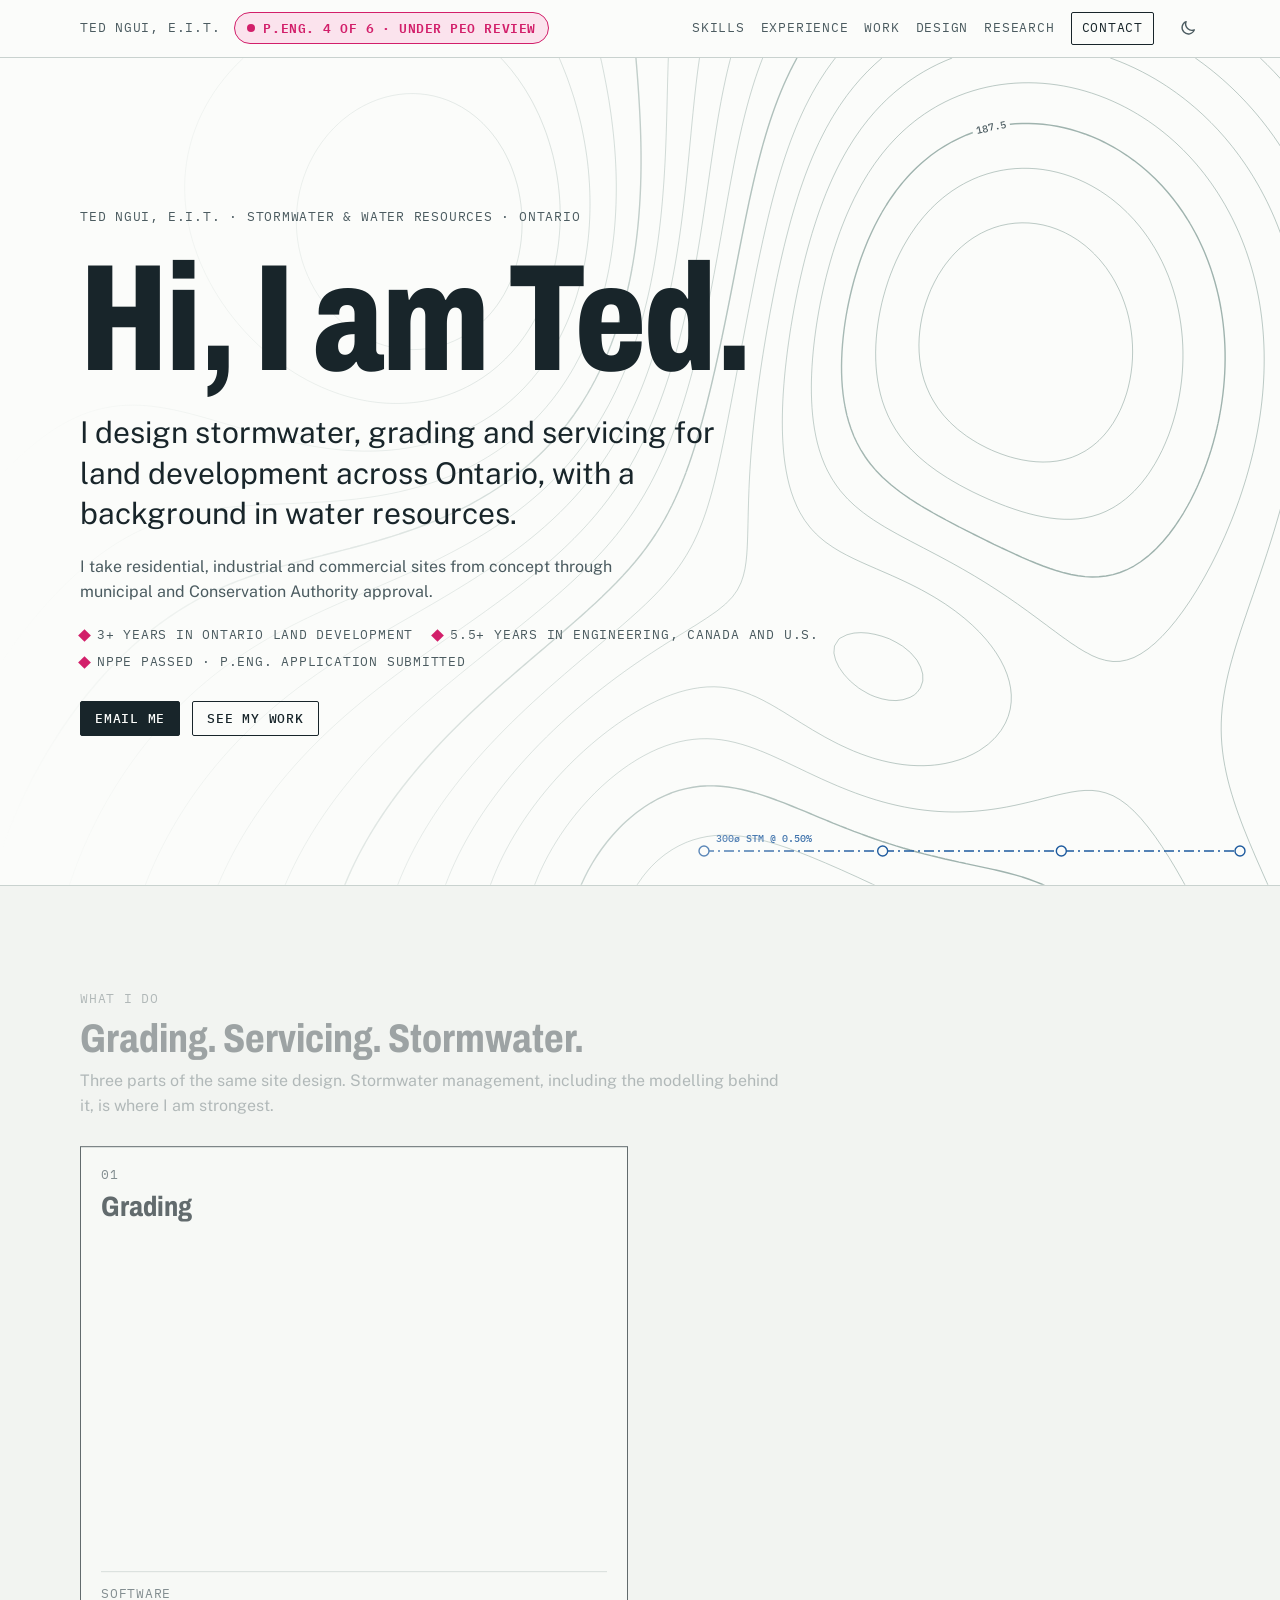
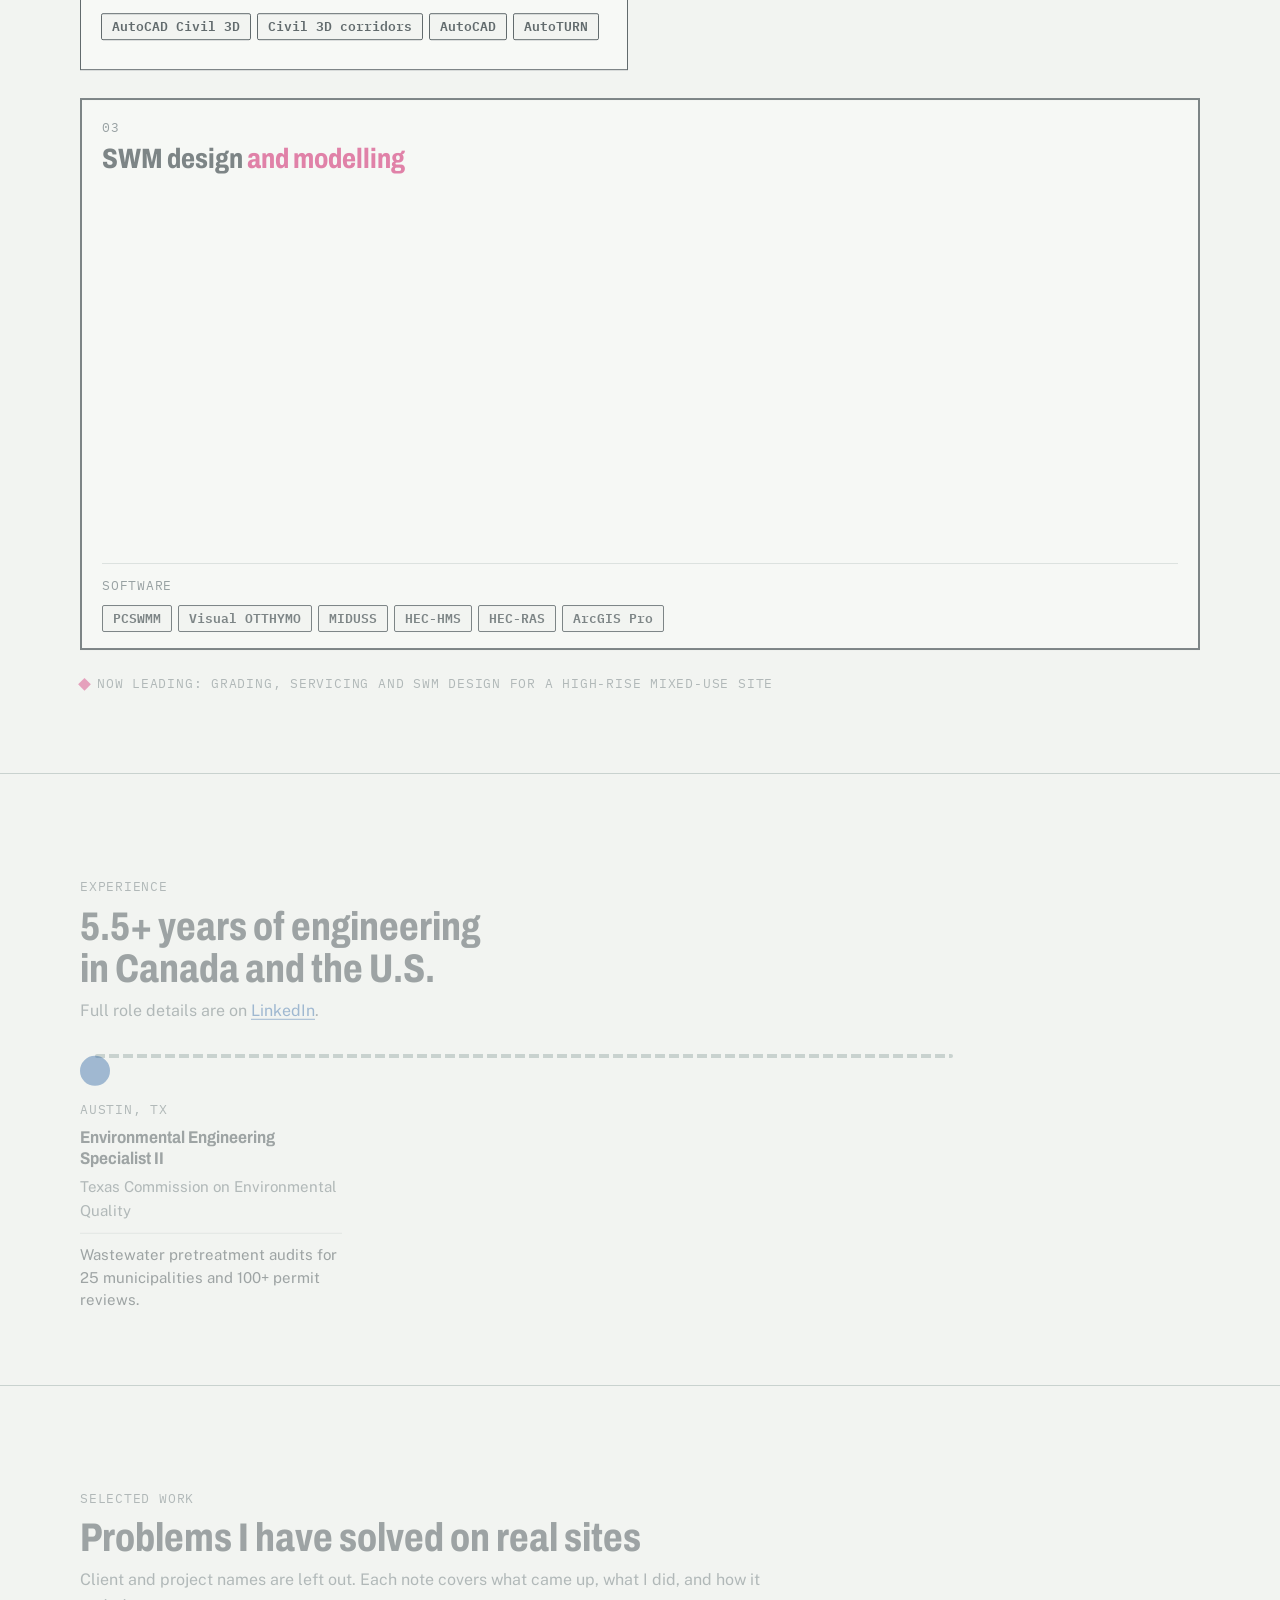
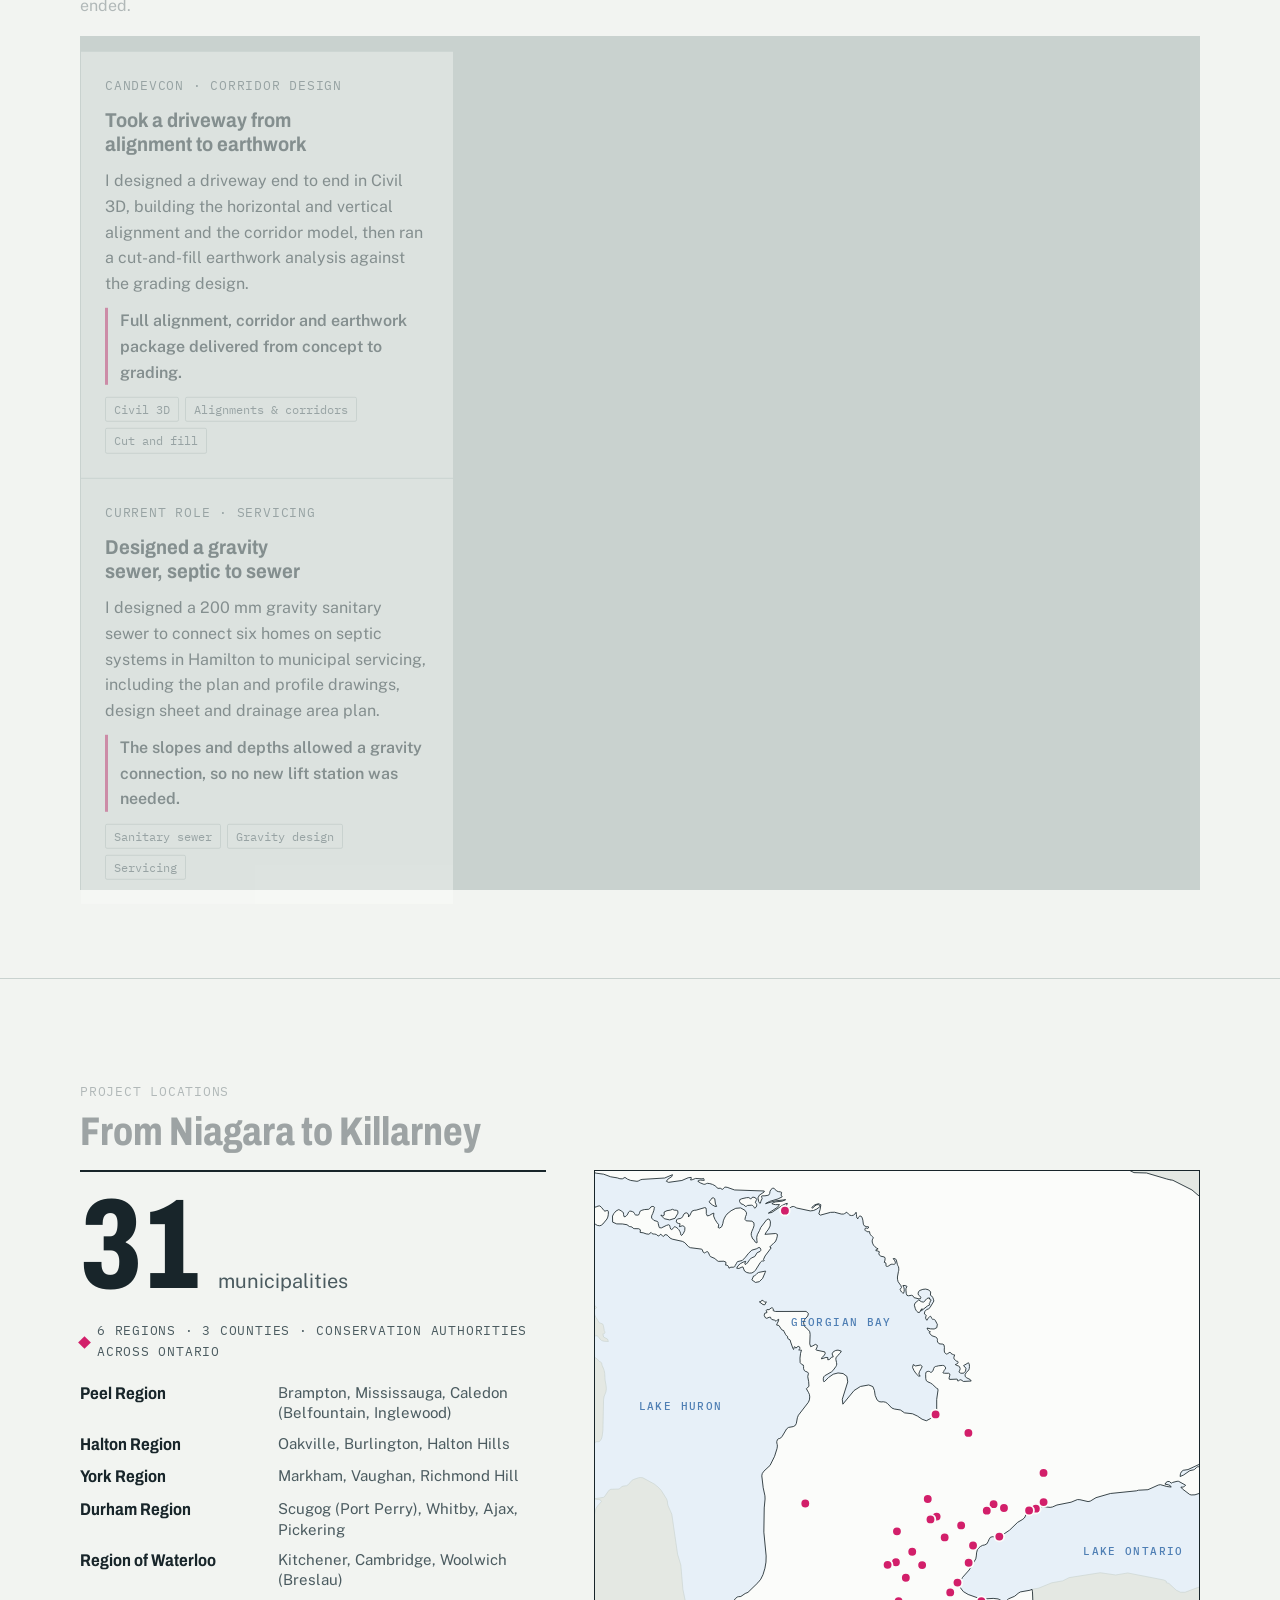
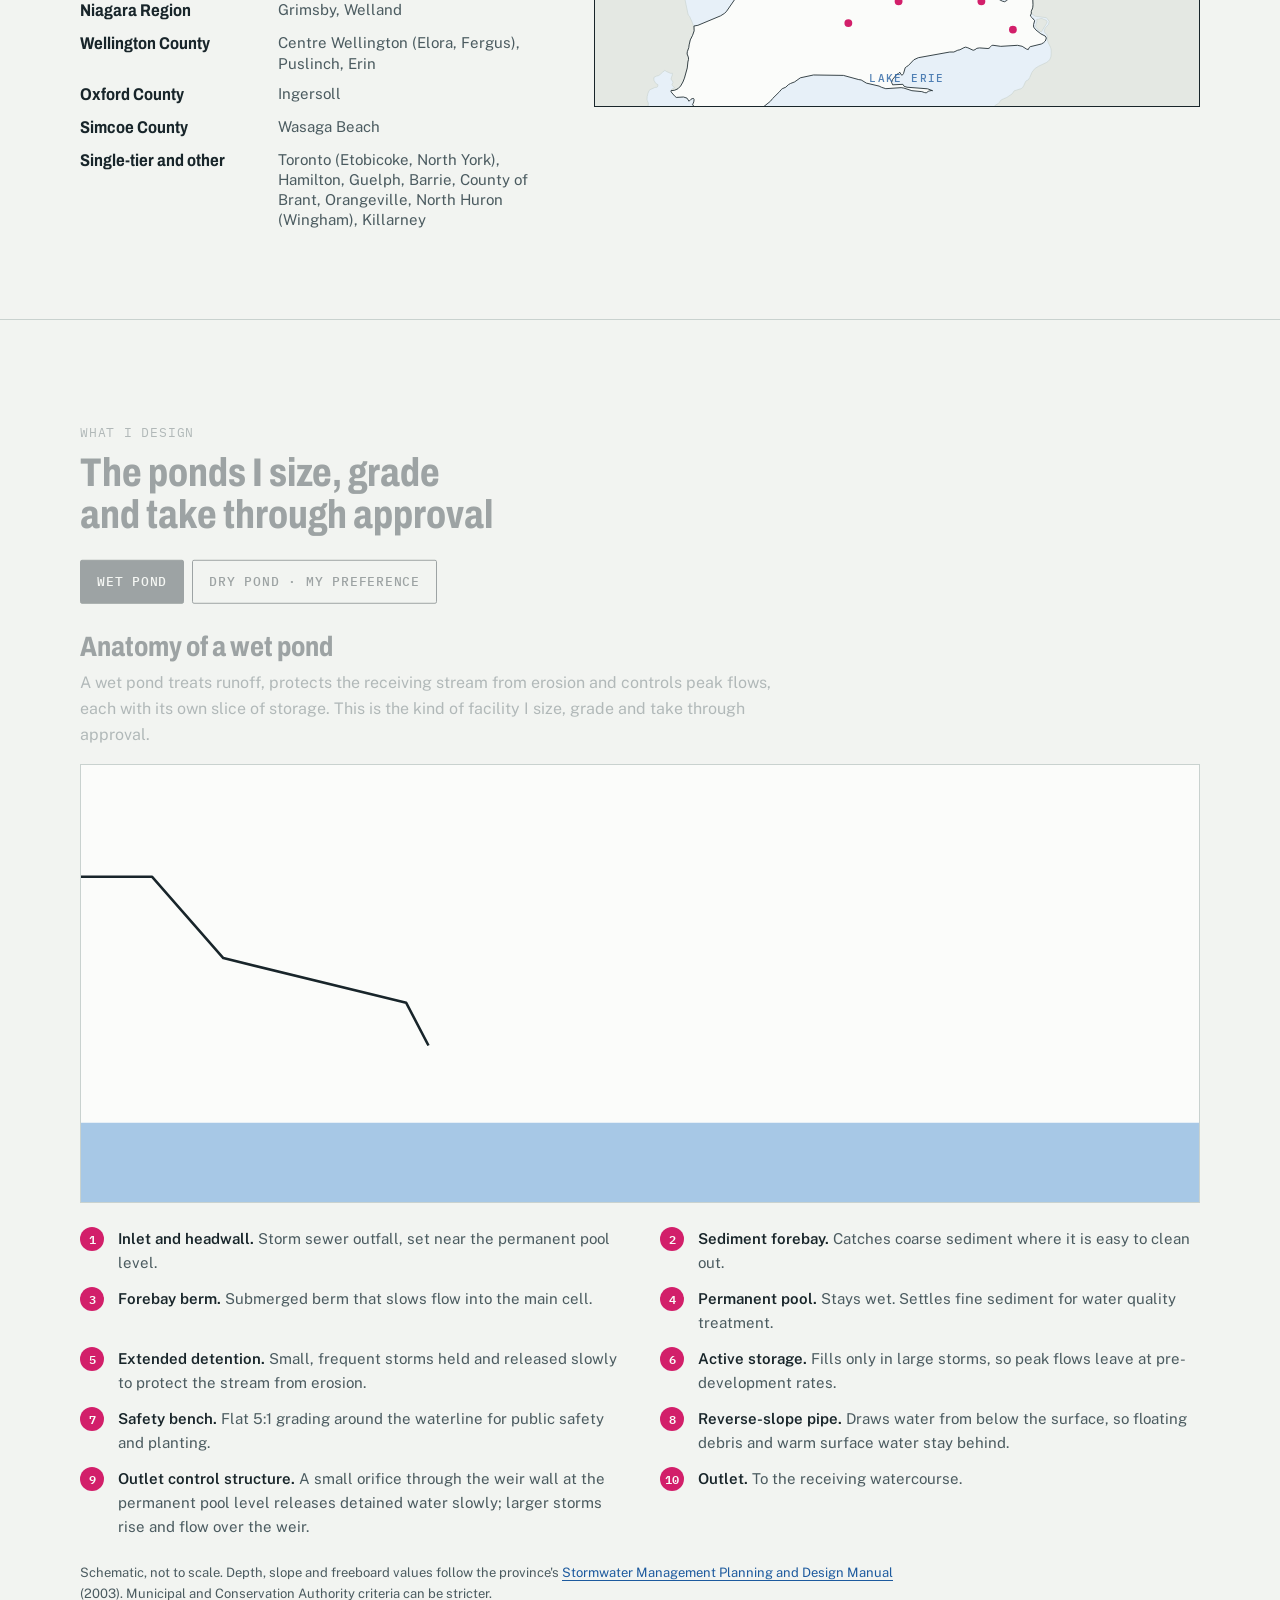
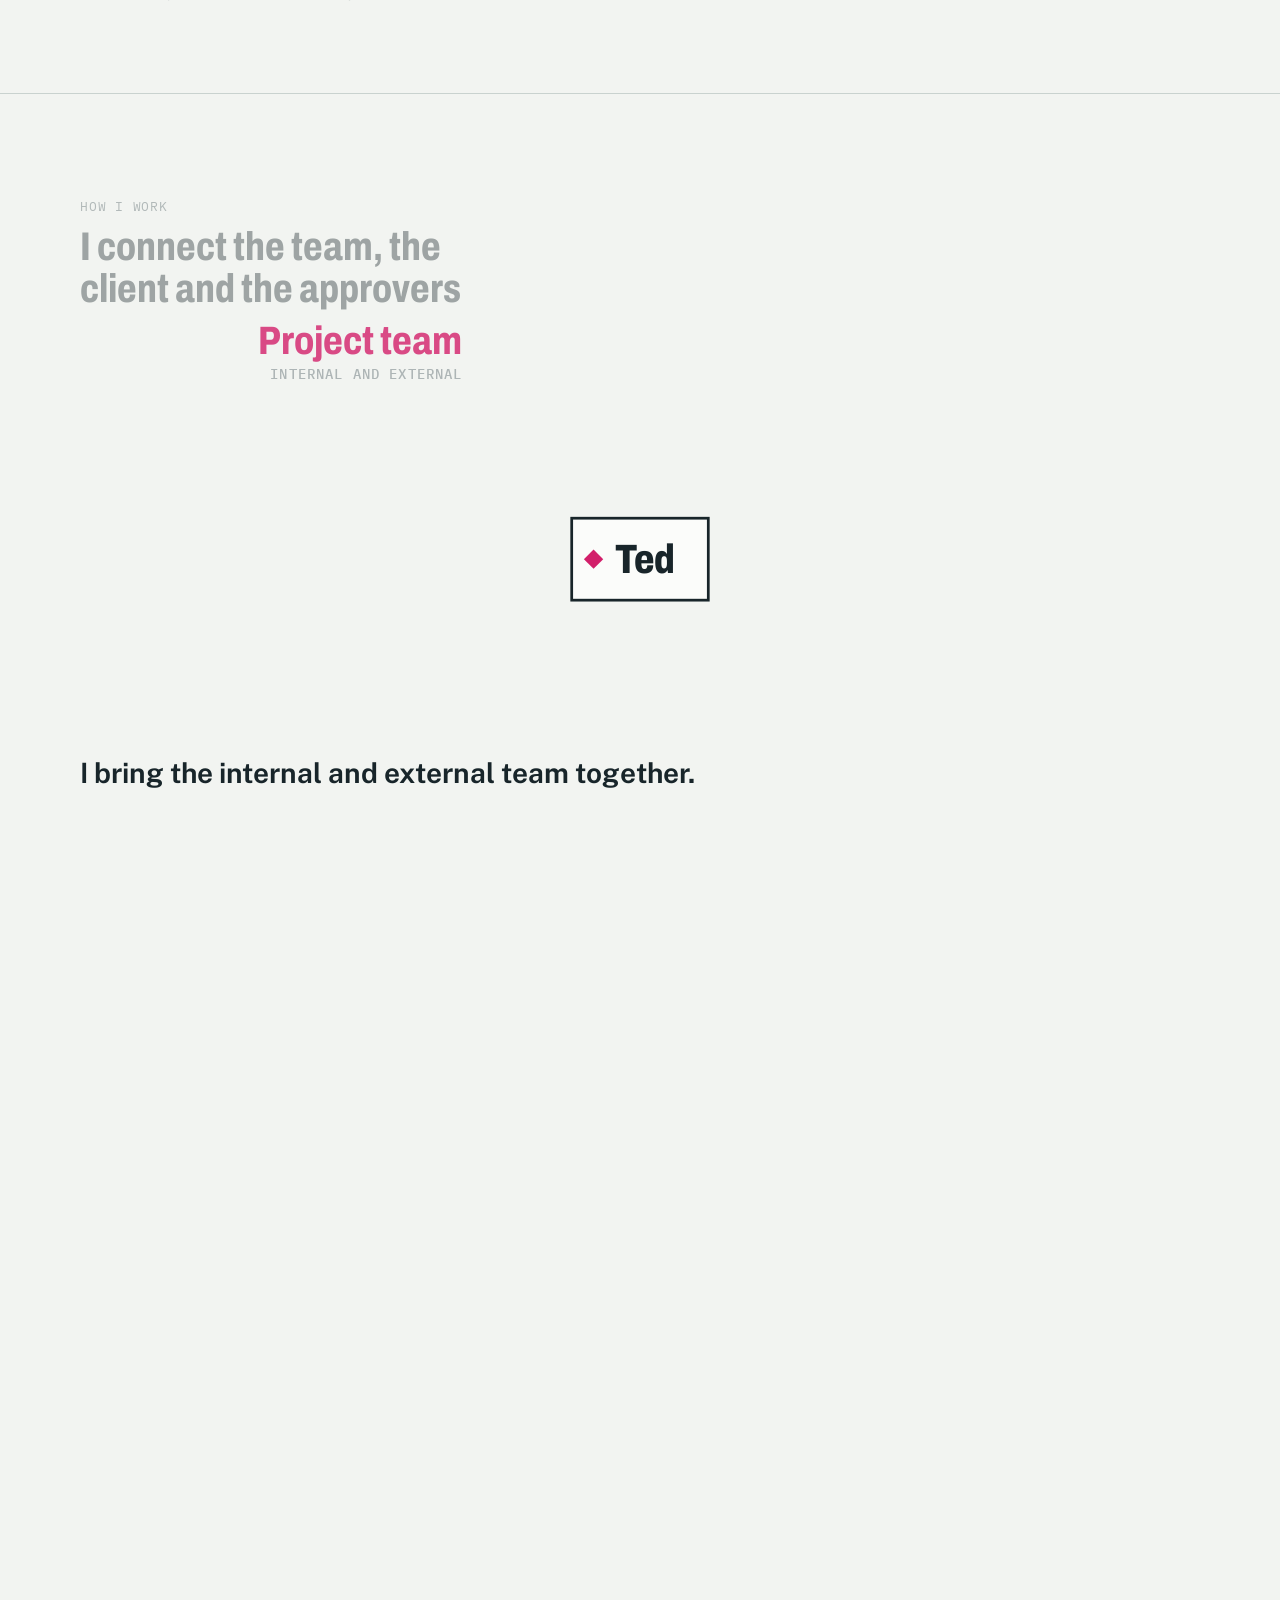
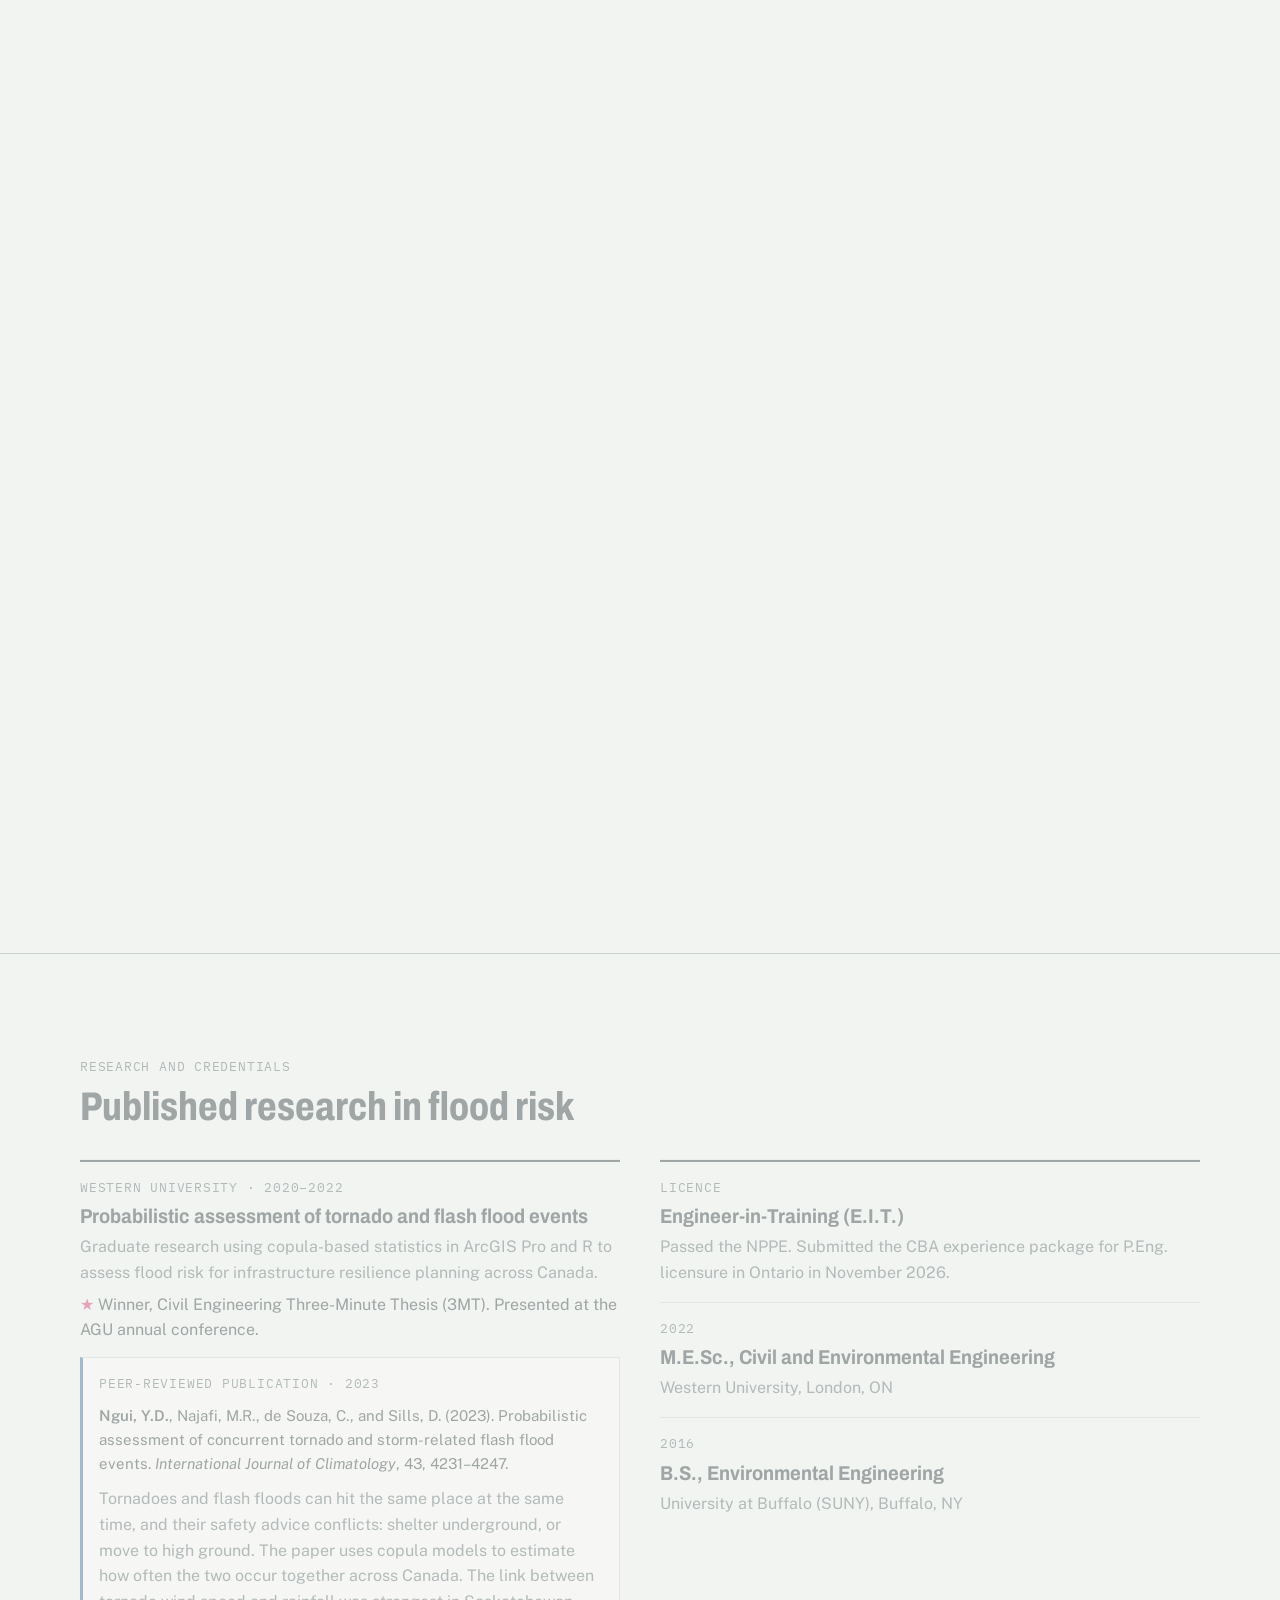
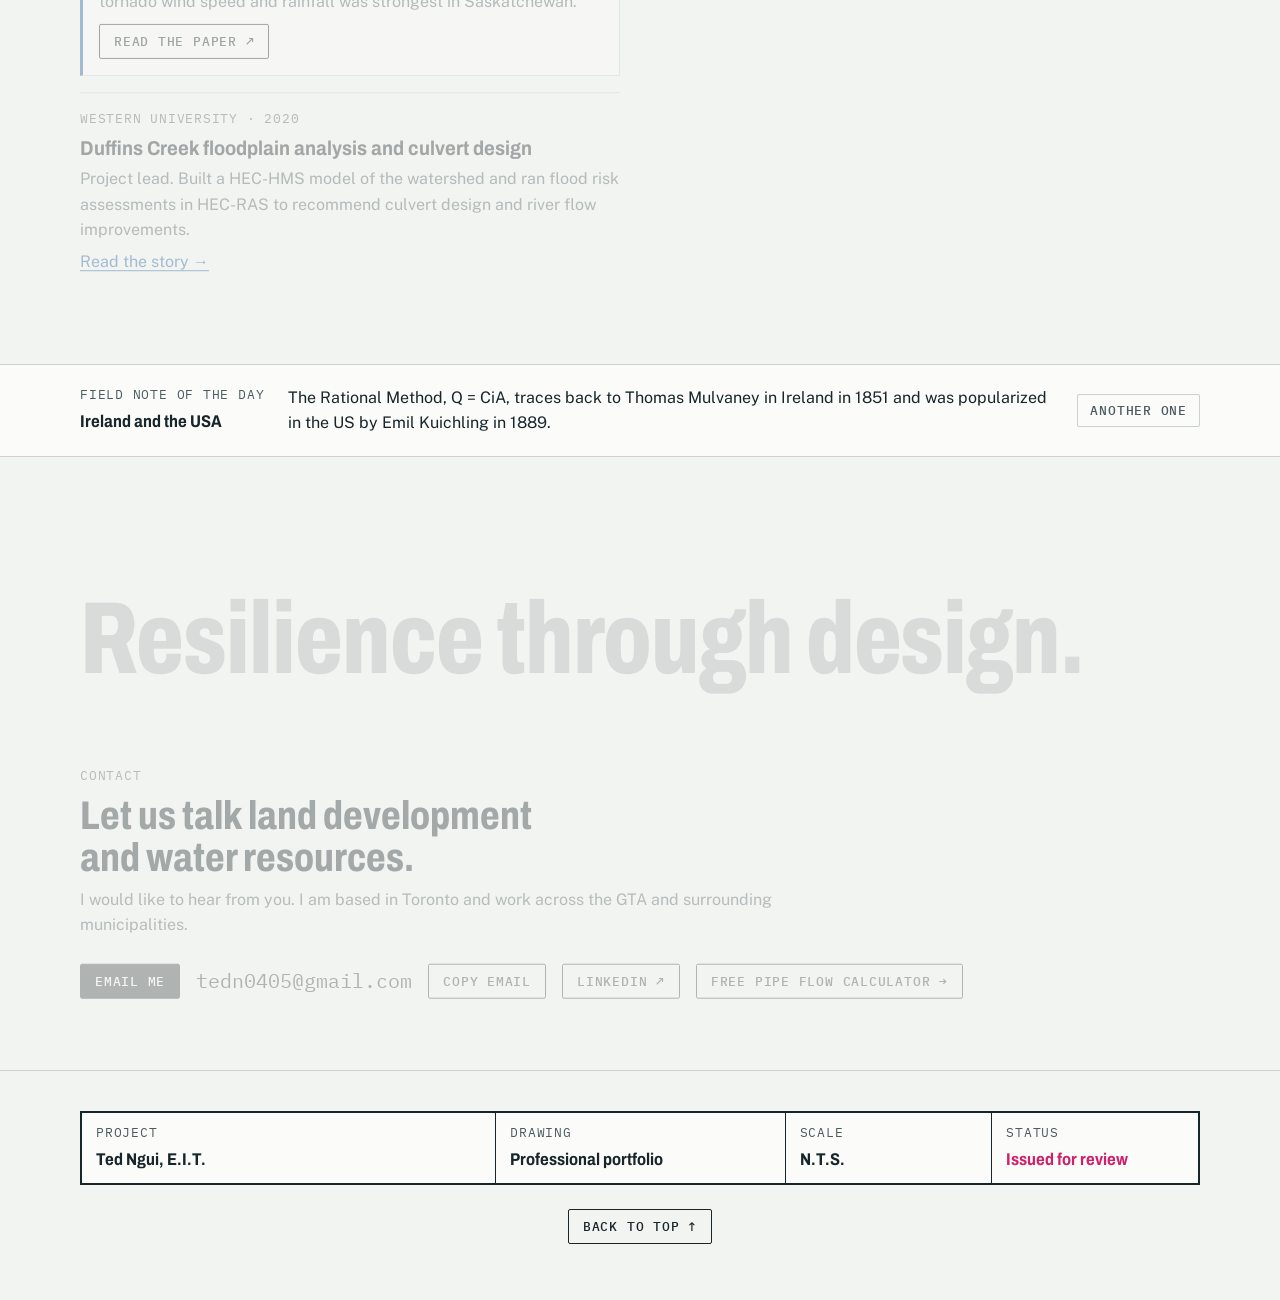
==== commit 3353cd12: "P.Eng. panel: add Up next PMP; fix panel layout broken by top bar rules Co-Authored-By: Claude Opus " ====
--- a/index.html
+++ b/index.html
@@ -80,7 +80,7 @@
 
 /* Top bar */
 .topbar { border-bottom: 1px solid var(--line); background: var(--sheet); }
-.topbar .wrap { display: flex; flex-wrap: wrap; align-items: center; justify-content: space-between; gap: 8px 24px; padding-block: 12px; }
+.topbar > .wrap { display: flex; flex-wrap: wrap; align-items: center; justify-content: space-between; gap: 8px 24px; padding-block: 12px; }
 .topbar nav { display: flex; flex-wrap: wrap; gap: 4px 20px; }
 .topbar nav a { color: var(--ink-soft); text-decoration: none; font-family: var(--f-note); font-size: var(--s-1); text-transform: uppercase; letter-spacing: 0.06em; }
 .topbar nav a:hover { color: var(--ink); }
@@ -372,7 +372,7 @@
 .pp-dot { width: 8px; height: 8px; border-radius: 50%; background: currentColor; }
 @media (prefers-reduced-motion: no-preference) { .pp-dot { animation: ping 2.4s ease-in-out infinite; } }
 .peng-panel { border-top: 1px solid var(--line); background: var(--sheet); padding-block: 28px 32px; box-shadow: 0 18px 30px -18px rgba(0,0,0,0.35); max-height: calc(100vh - 70px); overflow: auto; }
-@media (max-width: 760px) { .topbar nav a:not(.nav-cta) { display: none; } .pp-long, .topbar-id .note { display: none; } .topbar .wrap { flex-wrap: nowrap; padding-block: 8px; } html { scroll-padding-top: 60px; } }
+@media (max-width: 760px) { .topbar nav a:not(.nav-cta) { display: none; } .pp-long, .topbar-id .note { display: none; } .topbar > .wrap { flex-wrap: nowrap; padding-block: 8px; } html { scroll-padding-top: 60px; } }
 
 /* Experience: a career line, oldest to now */
 .career { list-style: none; margin: 0; padding: 0; display: grid; grid-template-columns: repeat(4, minmax(0, 1fr)); gap: 24px; position: relative; }
@@ -413,8 +413,11 @@
 .sw { display: grid; gap: 8px; margin-top: 14px; padding-top: 12px; border-top: 1px solid var(--line); }
 .sw-tags { display: flex; flex-wrap: wrap; gap: 6px; margin: 0; padding: 0; list-style: none; }
 .sw-tags li { padding: 4px 10px; border: 1.5px solid var(--ink); border-radius: 2px; font: 600 0.8125rem/1.3 var(--f-note); color: var(--ink); background: var(--paper); }
-@media (min-width: 761px) { .topbar .wrap { flex-wrap: nowrap; } .topbar nav { flex-wrap: nowrap; gap: 4px 16px; } }
+@media (min-width: 761px) { .topbar > .wrap { flex-wrap: nowrap; } .topbar nav { flex-wrap: nowrap; gap: 4px 16px; } }
 @media (min-width: 761px) and (max-width: 1060px) { .topbar-id .note { display: none; } }
+.next-up { display: flex; flex-wrap: wrap; align-items: baseline; gap: 4px 12px; margin-top: 8px; padding-top: 16px; border-top: 1px solid var(--line); }
+.next-up b { font-family: var(--f-display); font-stretch: 85%; font-weight: 750; font-size: var(--s1); }
+.next-up span:last-child { color: var(--ink-soft); }
 </style>
 </head>
 <body>
@@ -451,6 +454,7 @@
         <li class="now"><span class="mh" aria-hidden="true"><span>5</span></span><strong>Application</strong><small>Under PEO review</small></li>
         <li><span class="mh" aria-hidden="true"><span>6</span></span><strong>P.Eng. licence</strong><small>Goal</small></li>
       </ol>
+      <p class="next-up"><span class="note">Up next</span><b>PMP</b><span>Project Management Professional, Project Management Institute (PMI)</span></p>
     </div>
   </div>
 </header>
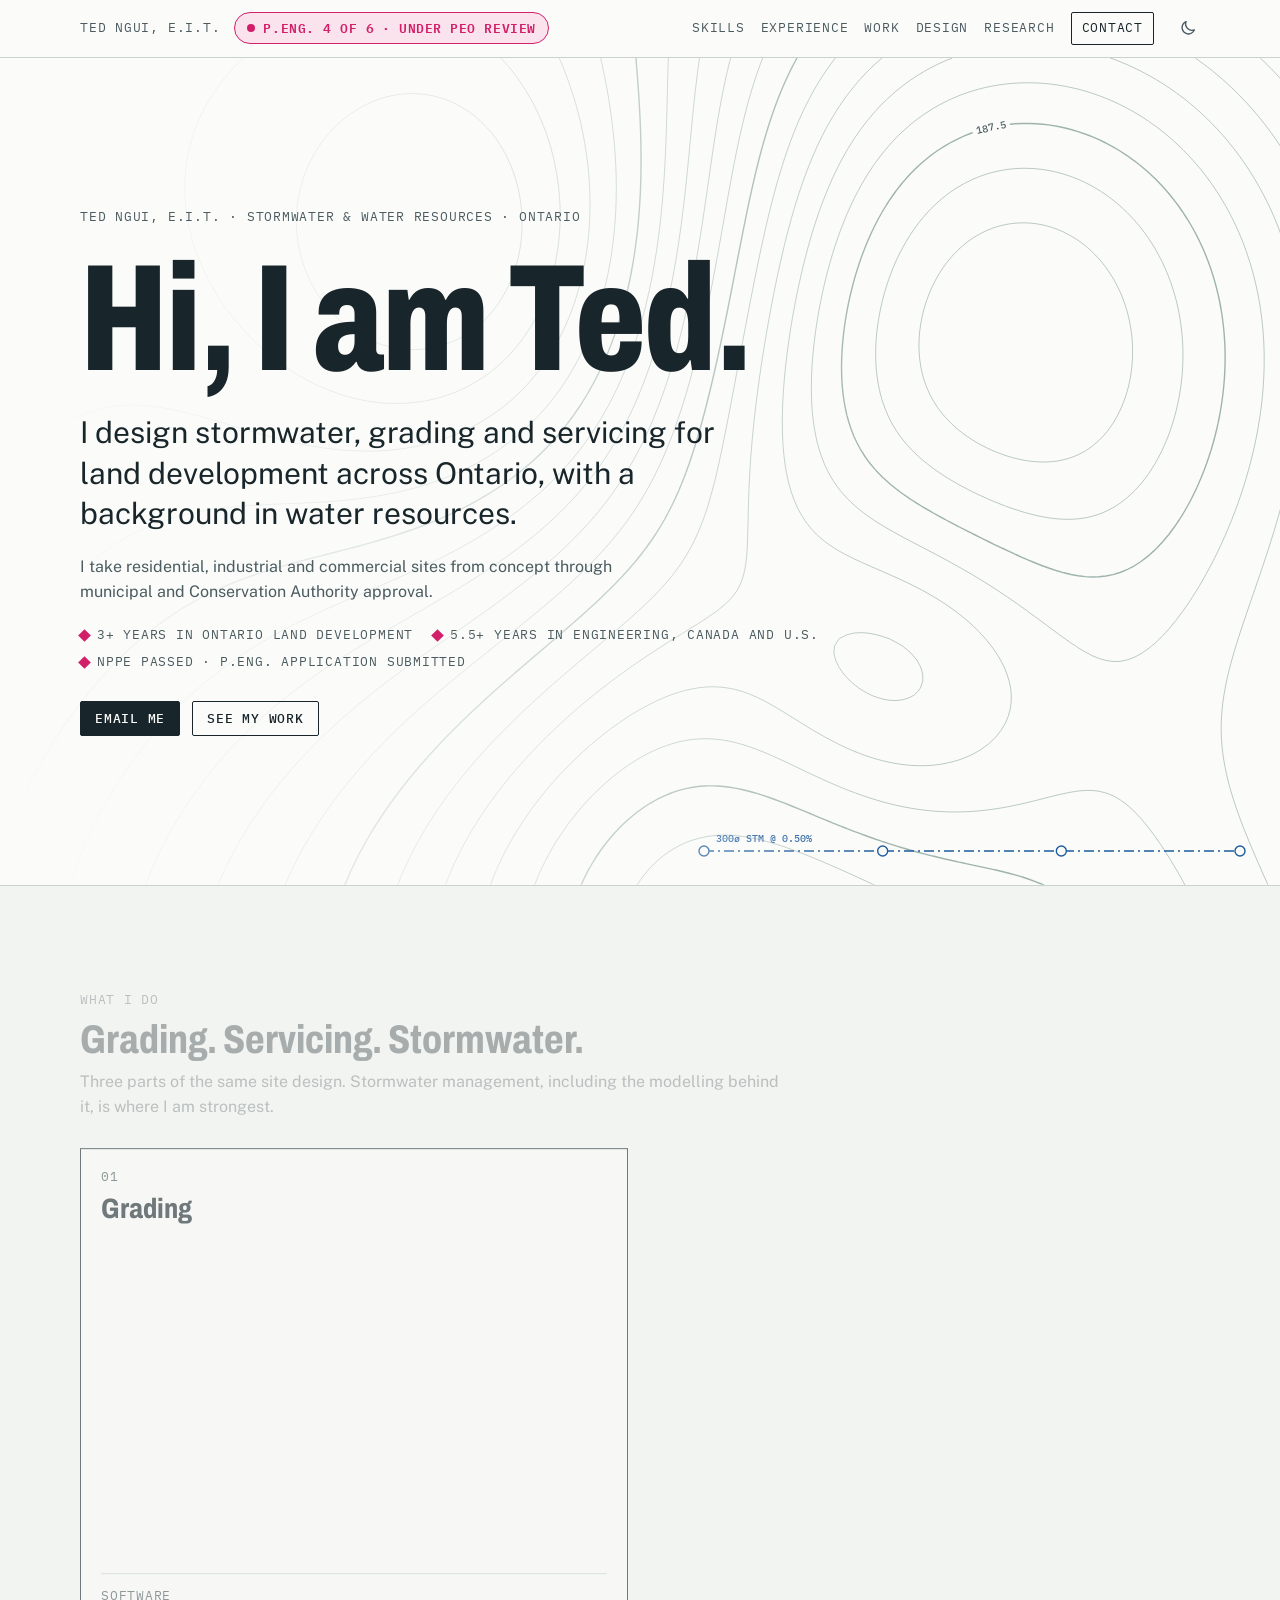
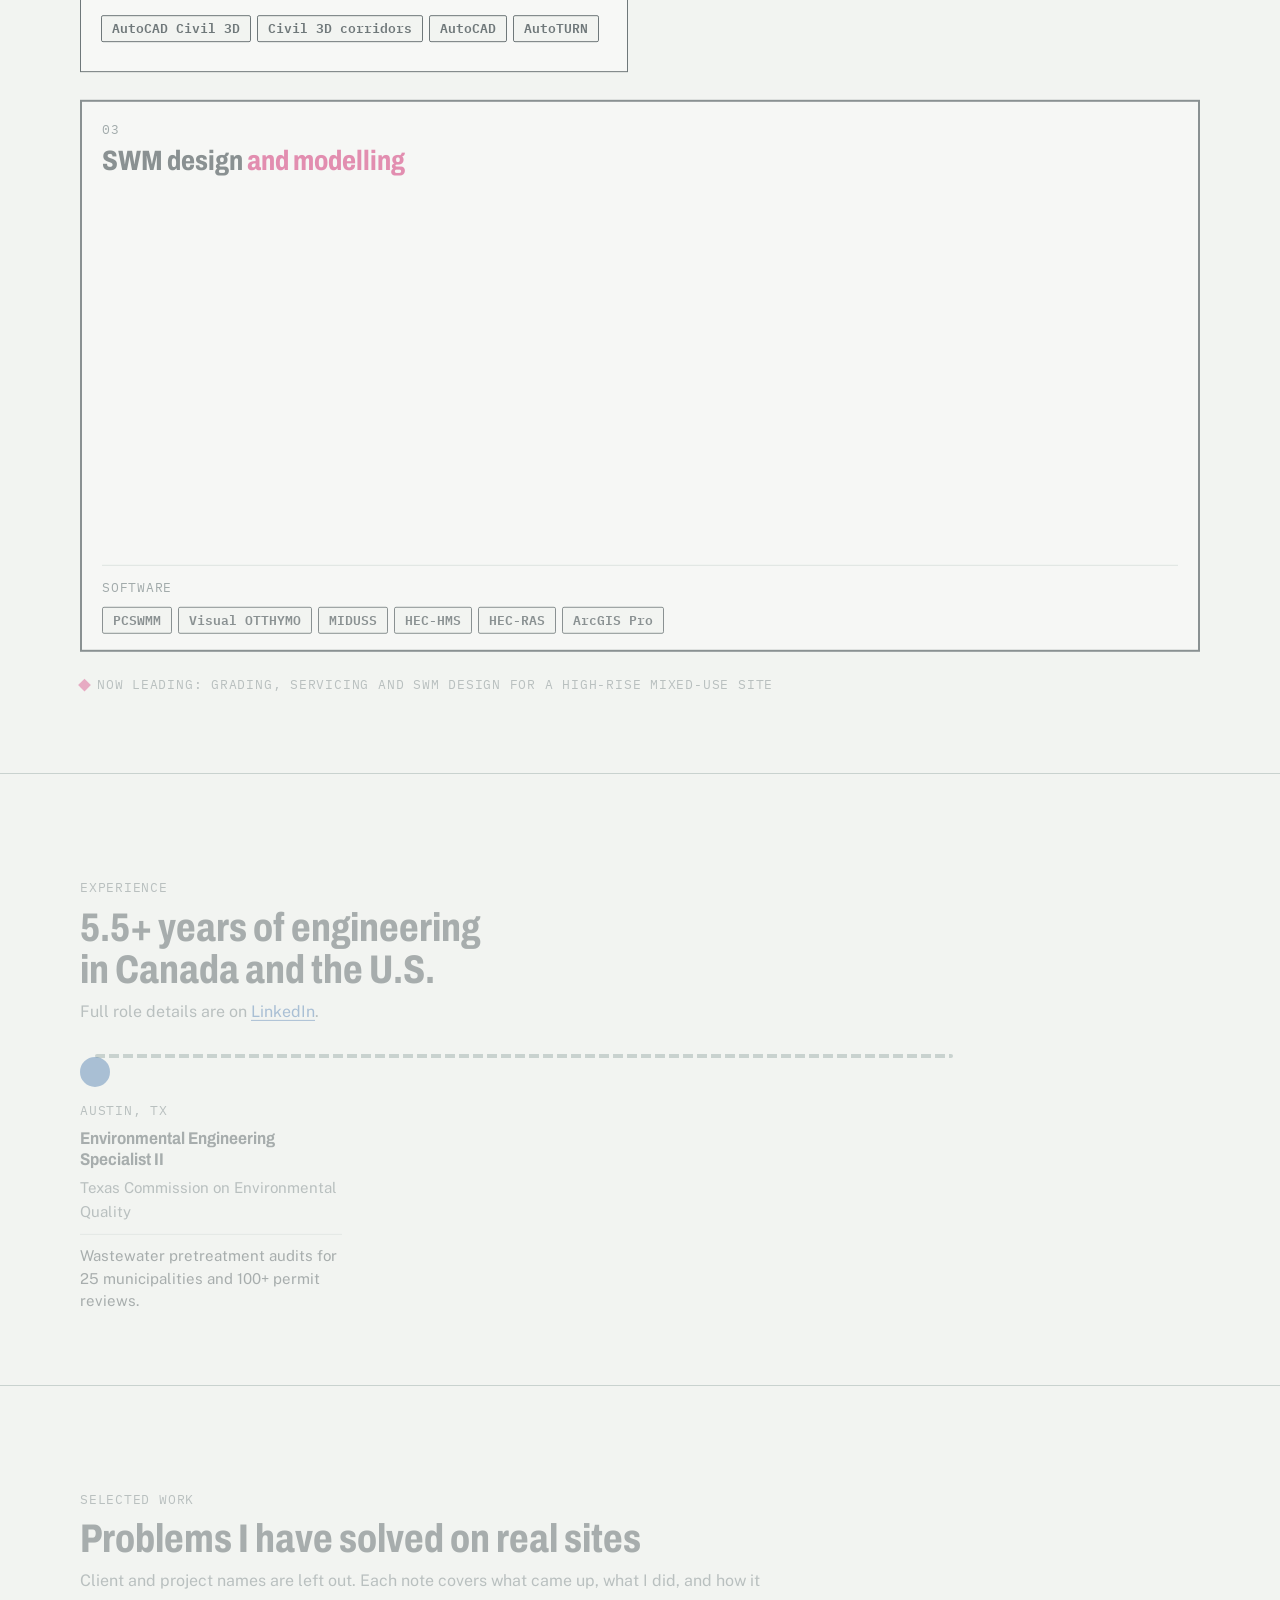
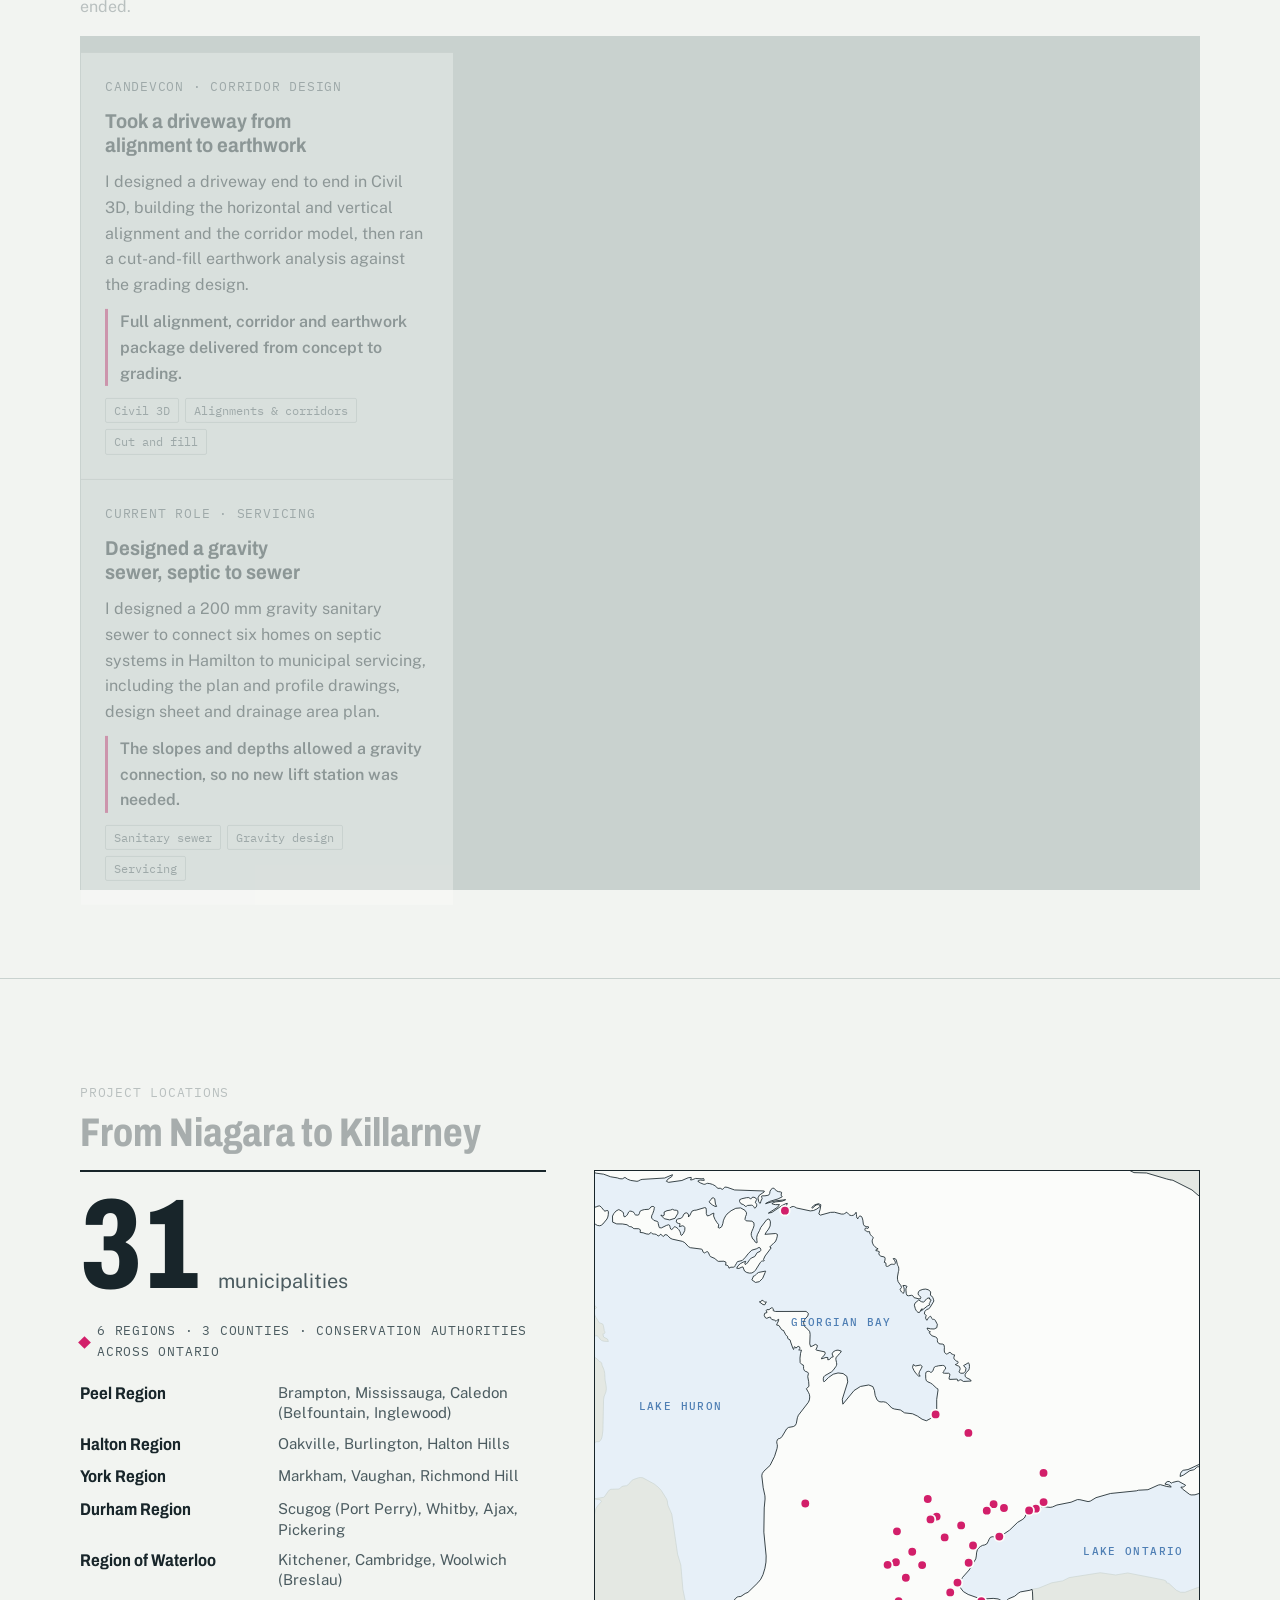
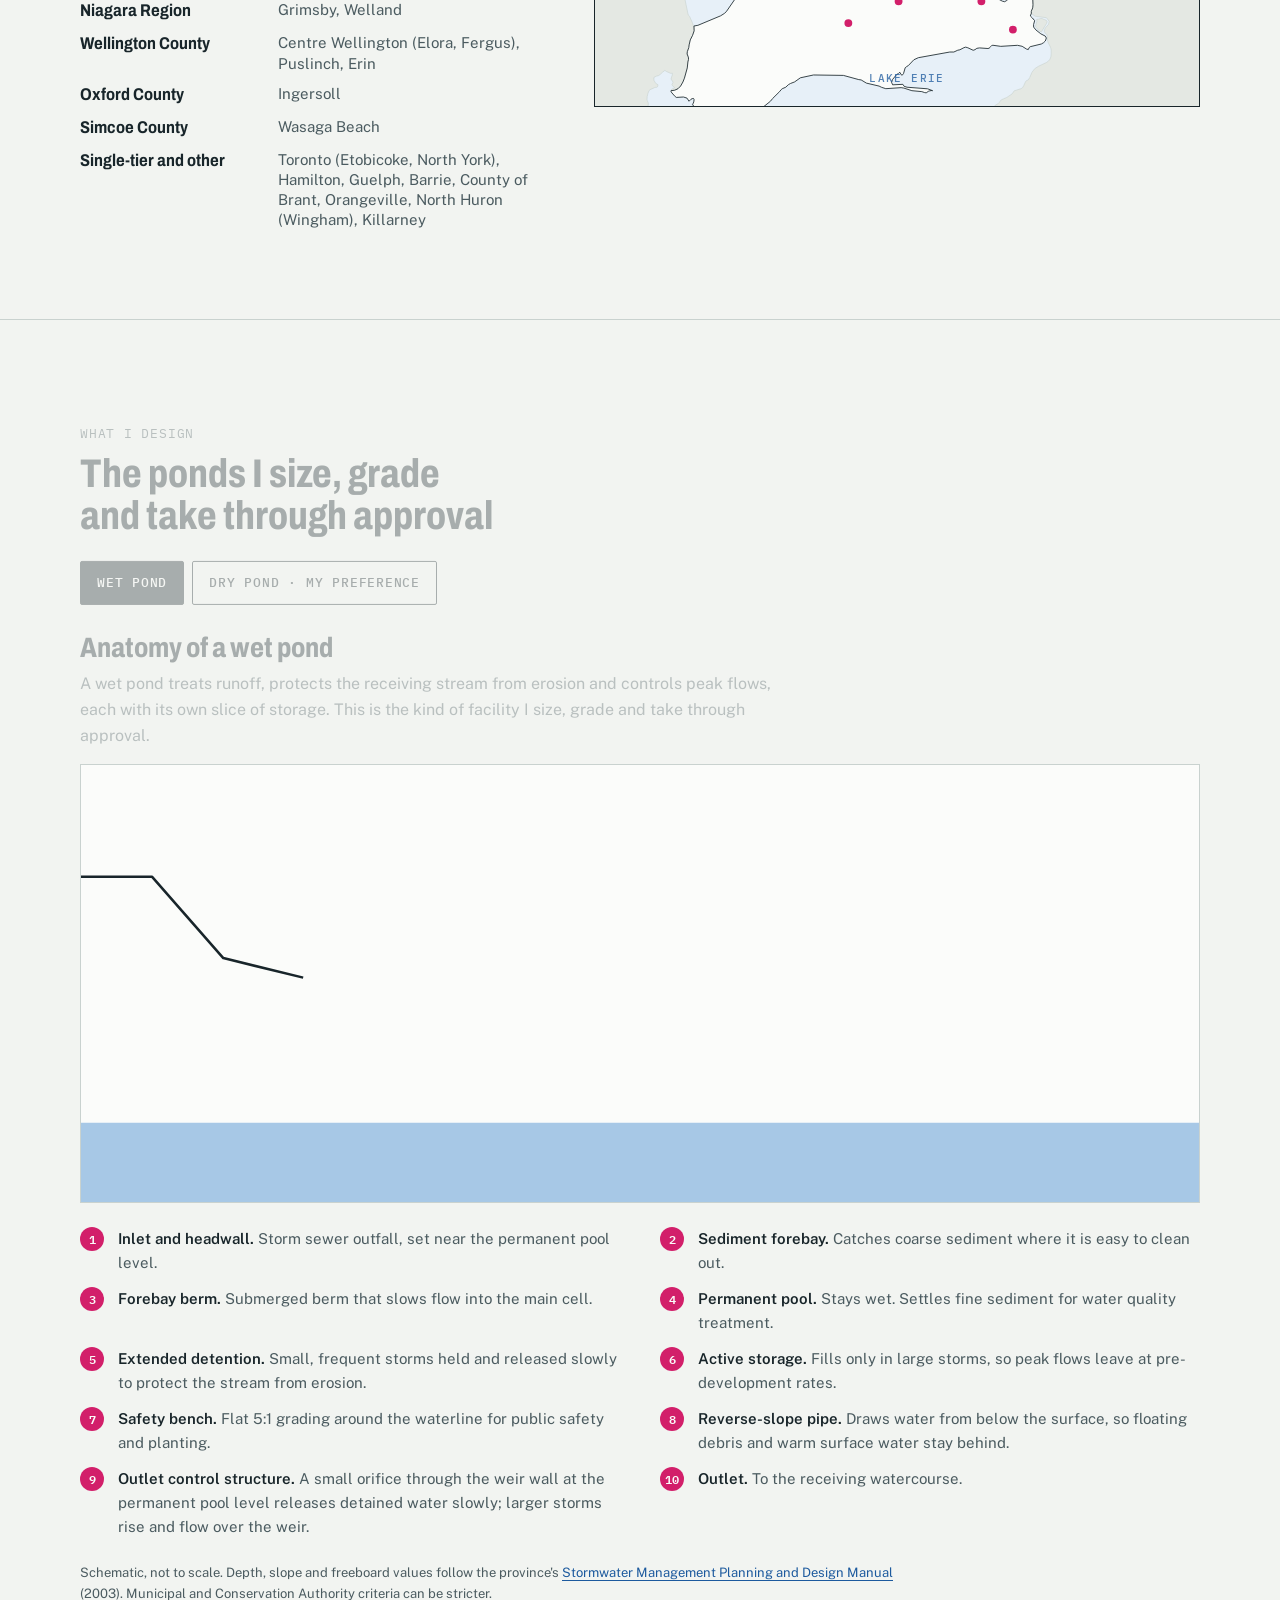
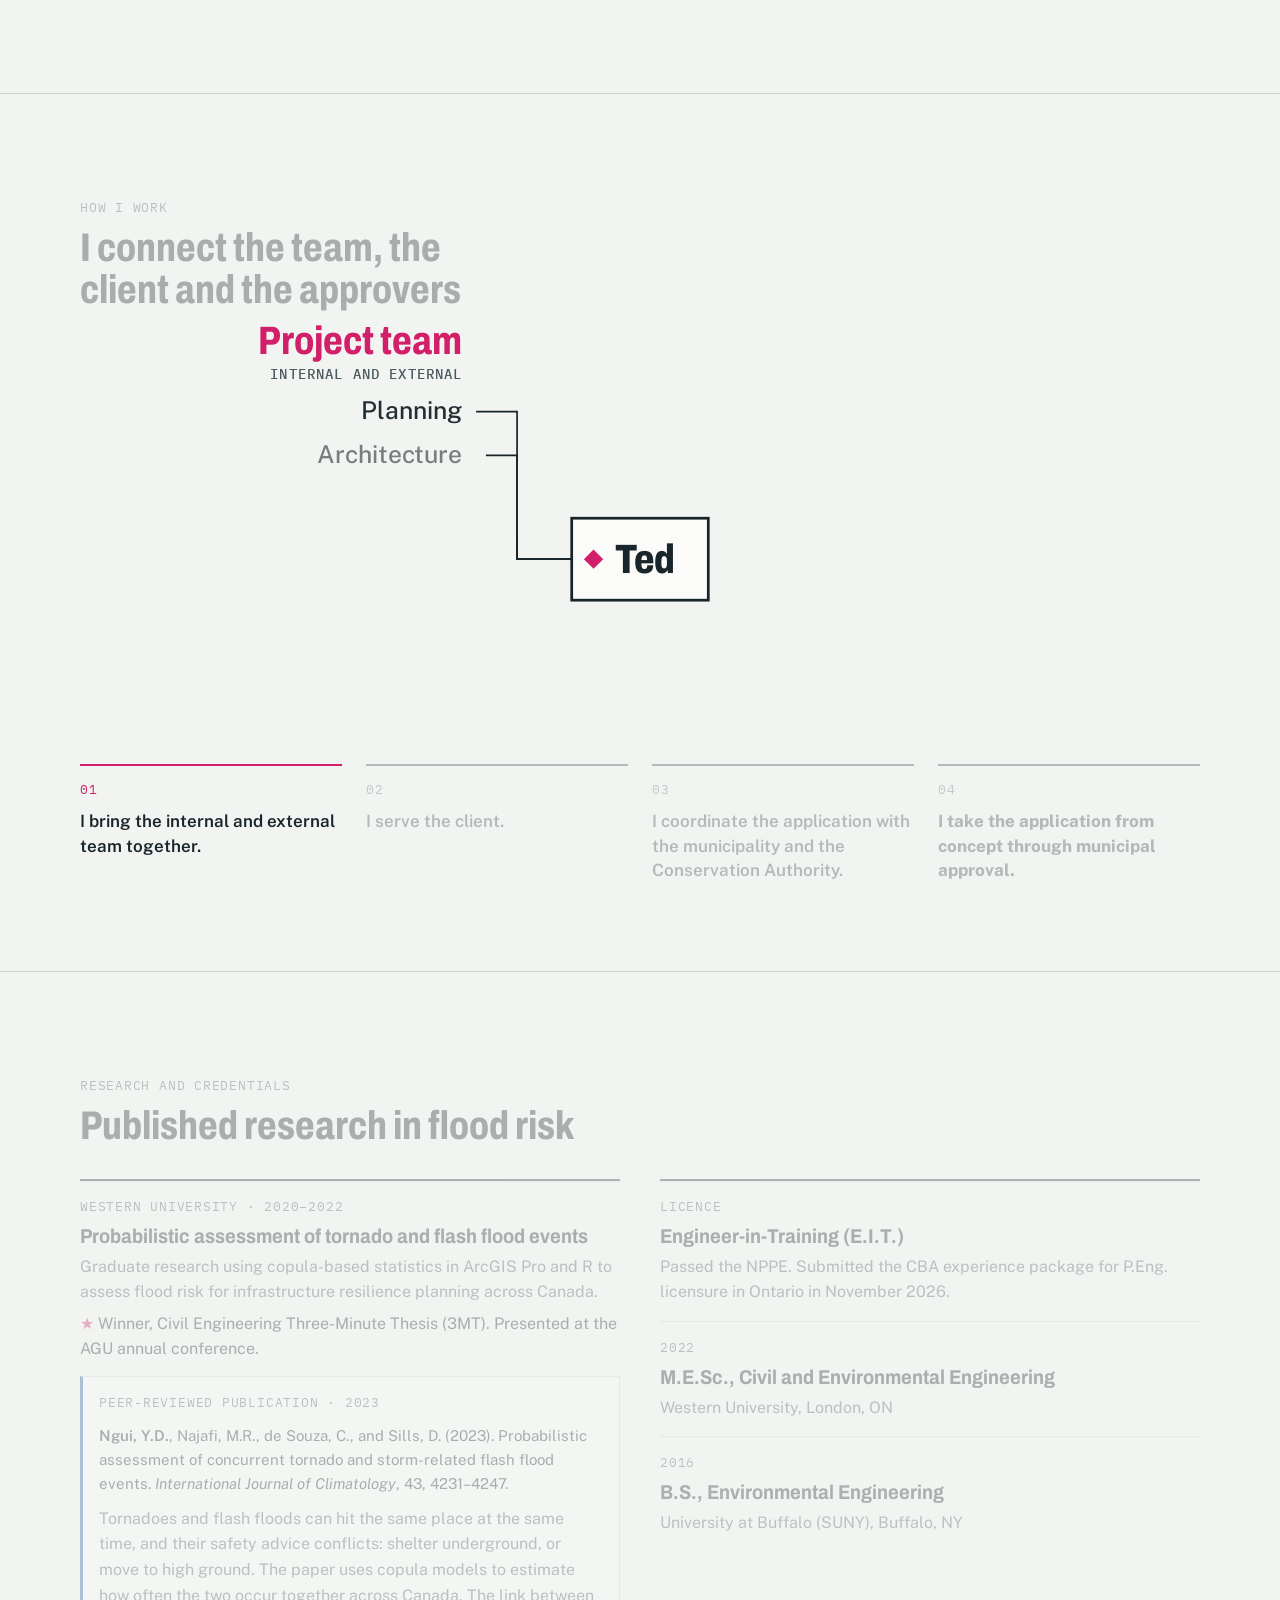
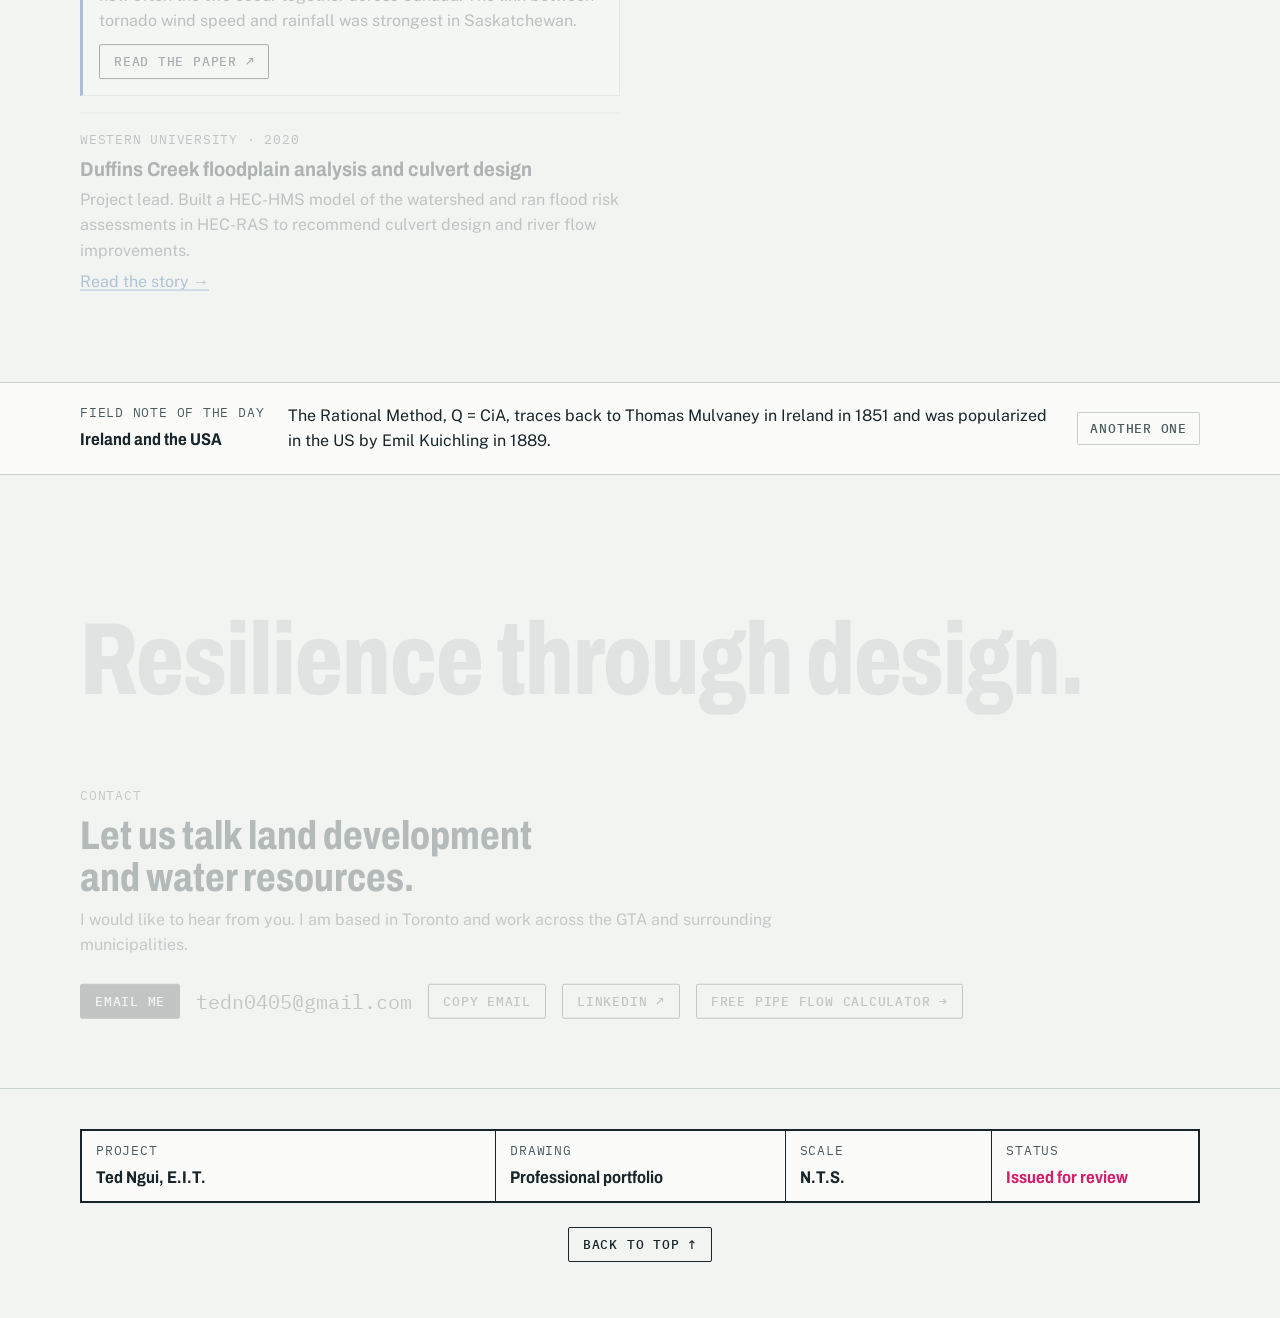
==== commit 1feee40b: "How I work: no pinning; four numbered beats stay on screen and light up as the diagram draws Co-Auth" ====
--- a/index.html
+++ b/index.html
@@ -177,7 +177,6 @@
 .t-me { font: 800 60px var(--f-display); font-stretch: 78%; fill: var(--ink); }
 .t-cap { margin: 20px 0 0; min-height: 3.2em; font: 650 var(--s2) var(--f-body); color: var(--ink); transition: opacity 0.25s; }
 .team-lists { display: none; }
-.t-end { font: 650 var(--s1) var(--f-body); line-height: 1.35; padding-top: 20px; border-top: 2px solid var(--ink); }
 .team-lists h3 { font-size: var(--s2); font-stretch: 80%; }
 .team-lists .t-flag-h { color: var(--flag); }
 .team-lists ul { margin: 10px 0 0; padding-left: 1.1rem; display: grid; gap: 4px; font-size: var(--s1); }
@@ -418,6 +417,16 @@
 .next-up { display: flex; flex-wrap: wrap; align-items: baseline; gap: 4px 12px; margin-top: 8px; padding-top: 16px; border-top: 1px solid var(--line); }
 .next-up b { font-family: var(--f-display); font-stretch: 85%; font-weight: 750; font-size: var(--s1); }
 .next-up span:last-child { color: var(--ink-soft); }
+/* How I work: the four beats stay on screen and light up in order */
+.t-steps { list-style: none; margin: 28px 0 0; padding: 0; display: grid; grid-template-columns: repeat(4, minmax(0, 1fr)); gap: 24px; }
+.t-steps li { display: grid; gap: 8px; align-content: start; padding-top: 14px; border-top: 2px solid var(--ink); }
+.t-steps p { font: 600 1.0625rem/1.45 var(--f-body); color: var(--ink); }
+.t-steps li:last-child p { font-weight: 750; }
+.js-beats .t-steps li { opacity: 0.28; transition: opacity 0.5s, border-color 0.5s; }
+.js-beats .t-steps li.lit { opacity: 1; }
+.js-beats .t-steps li.now { border-top-color: var(--flag); }
+.js-beats .t-steps li.now .note { color: var(--flag); }
+@media (max-width: 800px) { .t-steps { grid-template-columns: minmax(0, 1fr); gap: 16px; } .js-beats .t-steps li { opacity: 1; } }
 </style>
 </head>
 <body>
@@ -880,7 +889,8 @@
         <span class="note">How I work</span>
         <h2 id="team-h">I connect the team, the client and the approvers</h2>
       </div>
-      <div class="team"><svg viewBox="0 0 1640 600" role="img" aria-label="Diagram: Ted in the centre, coordinating with an internal and external project team (planning, architecture, landscape architecture, geotechnical, hydrogeological, mechanical, electrical), serving clients, and coordinating the application with municipalities and Regions and Conservation Authorities."><text x="560" y="40" text-anchor="end" class="t-head t-flag">Project team</text><text x="560" y="76" text-anchor="end" class="t-sub">INTERNAL AND EXTERNAL</text><path class="t-line tl" pathLength="1" d="M720,340 L640,340 L640,124 L580,124"></path><text class="t-lbl tl-t" x="560" y="135" text-anchor="end">Planning</text><path class="t-line tl" pathLength="1" d="M720,340 L640,340 L640,188 L580,188"></path><text class="t-lbl tl-t" x="560" y="199" text-anchor="end">Architecture</text><path class="t-line tl" pathLength="1" d="M720,340 L640,340 L640,252 L580,252"></path><text class="t-lbl tl-t" x="560" y="263" text-anchor="end">Landscape architecture</text><path class="t-line tl" pathLength="1" d="M720,340 L640,340 L640,316 L580,316"></path><text class="t-lbl tl-t" x="560" y="327" text-anchor="end">Geotechnical</text><path class="t-line tl" pathLength="1" d="M720,340 L640,340 L640,380 L580,380"></path><text class="t-lbl tl-t" x="560" y="391" text-anchor="end">Hydrogeological</text><path class="t-line tl" pathLength="1" d="M720,340 L640,340 L640,444 L580,444"></path><text class="t-lbl tl-t" x="560" y="455" text-anchor="end">Mechanical</text><path class="t-line tl" pathLength="1" d="M720,340 L640,340 L640,508 L580,508"></path><text class="t-lbl tl-t" x="560" y="519" text-anchor="end">Electrical</text><text x="1080" y="110" class="t-head">Clients</text><text x="1080" y="146" class="t-sub">I SERVE</text><path class="t-line tr" pathLength="1" d="M920,340 L1000,340 L1000,95 L1060,95"></path><text x="1080" y="300" class="t-head">Approvers</text><text x="1080" y="336" class="t-sub">I COORDINATE THE APPLICATION</text><path class="t-line tr" pathLength="1" d="M920,340 L1000,340 L1000,400 L1060,400"></path><text class="t-lbl tr-t" x="1080" y="411">Municipalities and Regions</text><path class="t-line tr" pathLength="1" d="M920,340 L1000,340 L1000,464 L1060,464"></path><text class="t-lbl tr-t" x="1080" y="475">Conservation Authorities</text><g id="t-node"><rect x="720" y="280" width="200" height="120" fill="var(--sheet)" stroke="var(--ink)" stroke-width="4"></rect><rect x="742" y="330" width="20" height="20" fill="var(--flag)" transform="rotate(45 752 340)"></rect><text x="784" y="360" class="t-me">Ted</text></g></svg> <div class="team-lists"><div><h3 class="t-flag-h">Project team</h3><span class="note">Internal and external</span><ul><li>Planning</li><li>Architecture</li><li>Landscape architecture</li><li>Geotechnical</li><li>Hydrogeological</li><li>Mechanical</li><li>Electrical</li></ul></div><div><h3>Clients</h3><span class="note">I serve</span></div><div><h3>Approvers</h3><span class="note">I coordinate the application</span><ul><li>Municipalities and Regions</li><li>Conservation Authorities</li></ul></div><p class="t-end">I take the application from concept through municipal approval.</p></div></div>
+      <div class="team"><svg viewBox="0 0 1640 600" role="img" aria-label="Diagram: Ted in the centre, coordinating with an internal and external project team (planning, architecture, landscape architecture, geotechnical, hydrogeological, mechanical, electrical), serving clients, and coordinating the application with municipalities and Regions and Conservation Authorities."><text x="560" y="40" text-anchor="end" class="t-head t-flag">Project team</text><text x="560" y="76" text-anchor="end" class="t-sub">INTERNAL AND EXTERNAL</text><path class="t-line tl" pathLength="1" d="M720,340 L640,340 L640,124 L580,124"></path><text class="t-lbl tl-t" x="560" y="135" text-anchor="end">Planning</text><path class="t-line tl" pathLength="1" d="M720,340 L640,340 L640,188 L580,188"></path><text class="t-lbl tl-t" x="560" y="199" text-anchor="end">Architecture</text><path class="t-line tl" pathLength="1" d="M720,340 L640,340 L640,252 L580,252"></path><text class="t-lbl tl-t" x="560" y="263" text-anchor="end">Landscape architecture</text><path class="t-line tl" pathLength="1" d="M720,340 L640,340 L640,316 L580,316"></path><text class="t-lbl tl-t" x="560" y="327" text-anchor="end">Geotechnical</text><path class="t-line tl" pathLength="1" d="M720,340 L640,340 L640,380 L580,380"></path><text class="t-lbl tl-t" x="560" y="391" text-anchor="end">Hydrogeological</text><path class="t-line tl" pathLength="1" d="M720,340 L640,340 L640,444 L580,444"></path><text class="t-lbl tl-t" x="560" y="455" text-anchor="end">Mechanical</text><path class="t-line tl" pathLength="1" d="M720,340 L640,340 L640,508 L580,508"></path><text class="t-lbl tl-t" x="560" y="519" text-anchor="end">Electrical</text><text x="1080" y="110" class="t-head">Clients</text><text x="1080" y="146" class="t-sub">I SERVE</text><path class="t-line tr" pathLength="1" d="M920,340 L1000,340 L1000,95 L1060,95"></path><text x="1080" y="300" class="t-head">Approvers</text><text x="1080" y="336" class="t-sub">I COORDINATE THE APPLICATION</text><path class="t-line tr" pathLength="1" d="M920,340 L1000,340 L1000,400 L1060,400"></path><text class="t-lbl tr-t" x="1080" y="411">Municipalities and Regions</text><path class="t-line tr" pathLength="1" d="M920,340 L1000,340 L1000,464 L1060,464"></path><text class="t-lbl tr-t" x="1080" y="475">Conservation Authorities</text><g id="t-node"><rect x="720" y="280" width="200" height="120" fill="var(--sheet)" stroke="var(--ink)" stroke-width="4"></rect><rect x="742" y="330" width="20" height="20" fill="var(--flag)" transform="rotate(45 752 340)"></rect><text x="784" y="360" class="t-me">Ted</text></g></svg> <div class="team-lists"><div><h3 class="t-flag-h">Project team</h3><span class="note">Internal and external</span><ul><li>Planning</li><li>Architecture</li><li>Landscape architecture</li><li>Geotechnical</li><li>Hydrogeological</li><li>Mechanical</li><li>Electrical</li></ul></div><div><h3>Clients</h3><span class="note">I serve</span></div><div><h3>Approvers</h3><span class="note">I coordinate the application</span><ul><li>Municipalities and Regions</li><li>Conservation Authorities</li></ul></div></div></div>
+      <ol class="t-steps"><li><span class="note">01</span><p>I bring the internal and external team together.</p></li><li><span class="note">02</span><p>I serve the client.</p></li><li><span class="note">03</span><p>I coordinate the application with the municipality and the Conservation Authority.</p></li><li><span class="note">04</span><p>I take the application from concept through municipal approval.</p></li></ol>
     </div>
   </section>
 
@@ -1097,10 +1107,8 @@
     if (team) {
       $$(".t-line").forEach(function (el) { el.style.strokeDasharray = 1; });
       var th = $$(".team .t-head"), ts = $$(".team .t-sub"), tl = $$(".tl"), tr = $$(".tr");
-      var cap = document.createElement("p");
-      cap.className = "t-cap"; cap.setAttribute("aria-hidden", "true");
-      team.parentNode.insertBefore(cap, team.nextSibling);
-      var words = ["I bring the internal and external team together.", "I serve the client.", "I coordinate the application with the municipality and the Conservation Authority.", "I take the application from concept through municipal approval."];
+      var beats = $$(".t-steps li");
+      if (innerWidth > 800) $(".team").parentNode.classList.add("js-beats");
       var phase = -1;
       var NS = "http://www.w3.org/2000/svg";
       // One dot per line: it runs in from the team, then out to the clients and approvers.
@@ -1133,29 +1141,13 @@
           d.c.setAttribute("cx", pt.x); d.c.setAttribute("cy", pt.y); d.c.style.opacity = vis;
         });
         var ph = t < 0.8 ? -1 : t < 2.0 ? 0 : t < 3.0 ? 1 : t < 4.0 ? 2 : 3;
-        if (ph !== phase) { phase = ph; cap.style.opacity = 0; setTimeout(function () { cap.textContent = ph < 0 ? "" : words[ph]; cap.style.opacity = 1; }, ph < 0 ? 0 : 120); }
+        if (ph !== phase) { phase = ph; beats.forEach(function (el, i) { el.classList.toggle("lit", i <= ph); el.classList.toggle("now", i === ph); }); }
       }, 0.6);
 
-      // Pin the diagram while the story plays, when the screen is wide and tall enough to hold it
-      var tsec = $("#team"), twrap = tsec.querySelector(".wrap"), tsc = scenes[scenes.length - 1];
-      function pinTeam() {
-        tsec.style.height = ""; twrap.style.position = ""; twrap.style.top = "";
-        var bar = $(".topbar").offsetHeight, h = twrap.offsetHeight, room = innerHeight - bar;
-        tsc.pinned = innerWidth > 800 && h < room - 20;
-        if (!tsc.pinned) return;
-        var pad = parseFloat(getComputedStyle(tsec).paddingTop), top = bar + (room - h) / 2;
-        twrap.style.position = "sticky"; twrap.style.top = top + "px";
-        tsec.style.height = (h + 2 * pad + innerHeight * 1.8) + "px";
-        tsc.geo = { top: top, pad: pad, h: h };
-      }
-      tsc.pick = function () { return tsc.pinned ? tsec : team; };
-      tsc.startFor = function () { return tsc.pinned ? (tsc.geo.top - tsc.geo.pad + innerHeight * 0.25) / innerHeight : 0.92; };
-      tsc.spanFor = function () {
-        if (!tsc.pinned) return 0.6;
-        var end = tsc.geo.top + tsc.geo.h + tsc.geo.pad - tsec.offsetHeight;   // section top when the pin lets go
-        return (innerHeight * tsc.startFor() - end) / innerHeight;
-      };
-      pinTeam(); window.addEventListener("resize", pinTeam);
+      // Plays on its own clock once the diagram is on screen: no pinning, scrolling stays normal
+      var tsc = scenes[scenes.length - 1];
+      tsc.timed = 6000;
+      tsc.trigger = function () { var r = team.getBoundingClientRect(); return r.height > 0 && r.top < innerHeight * 0.55 && r.bottom > innerHeight * 0.2; };
     }
 
     // Tagline
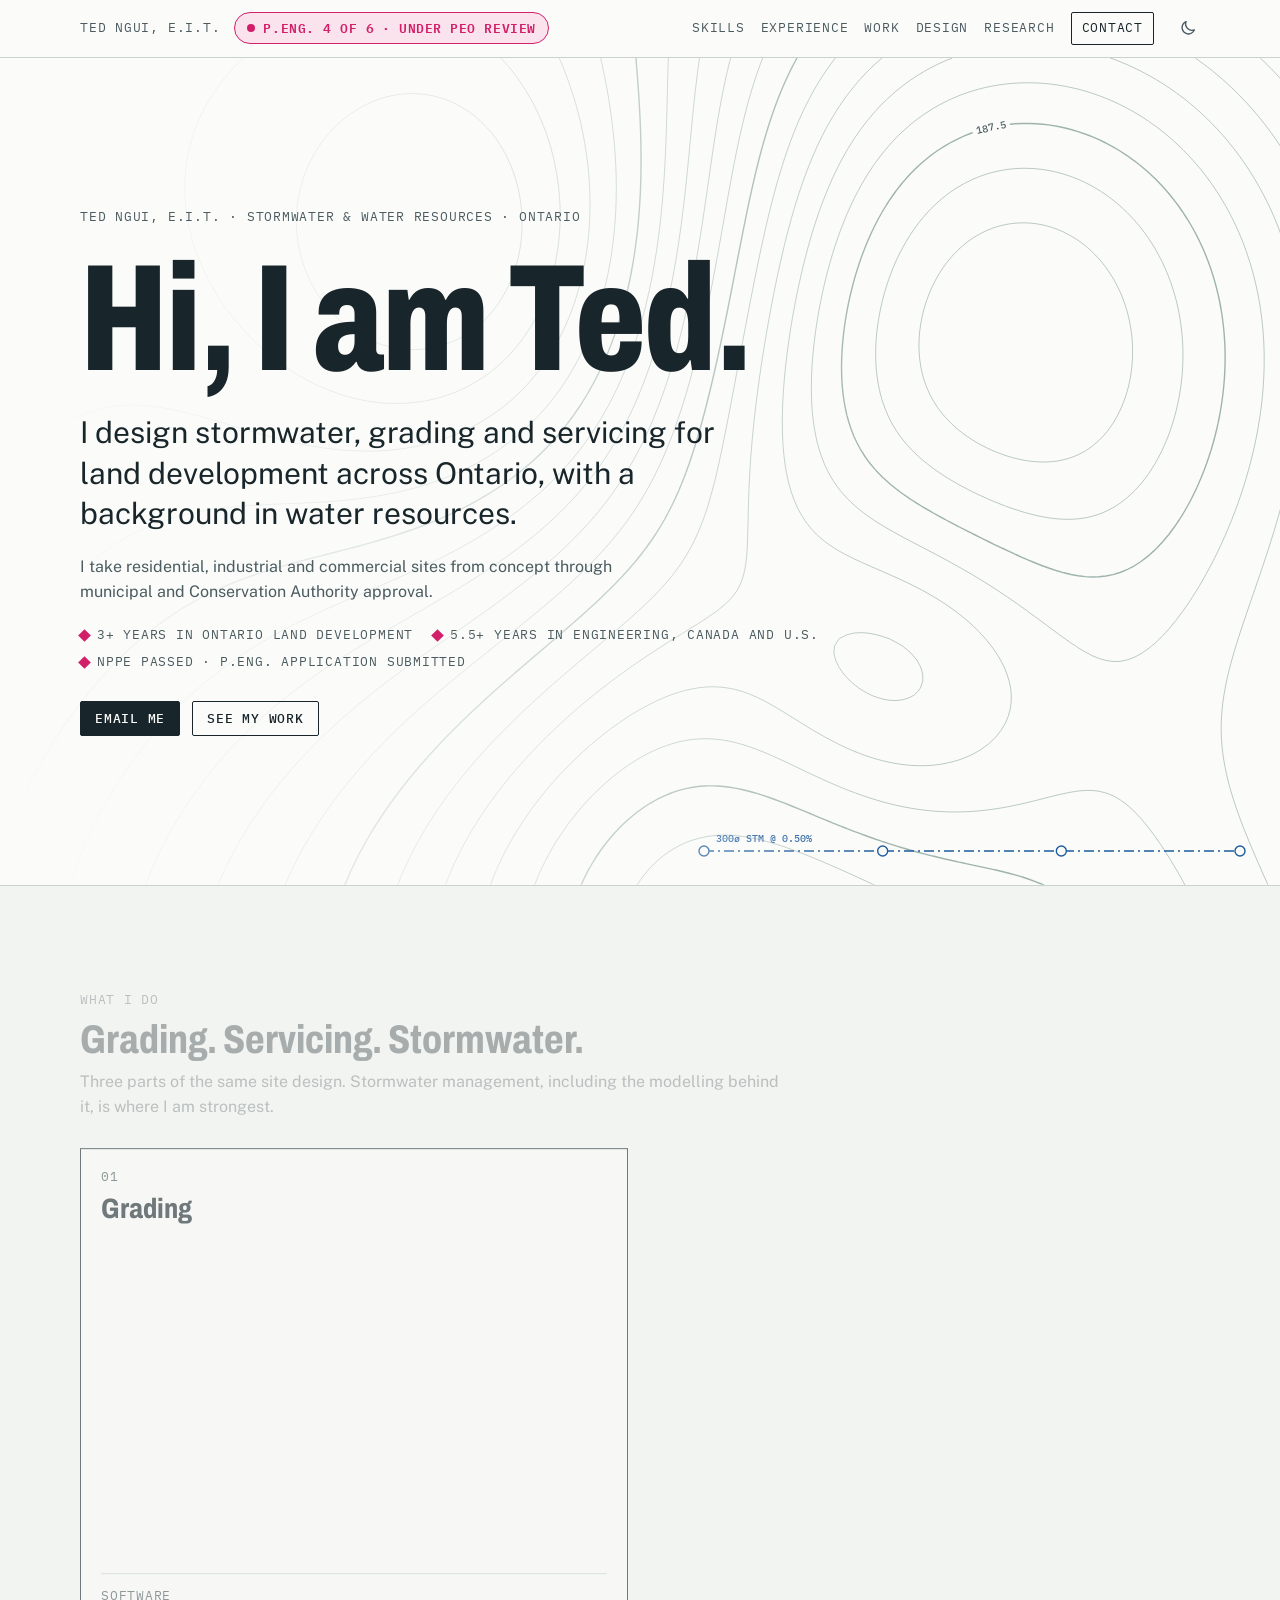
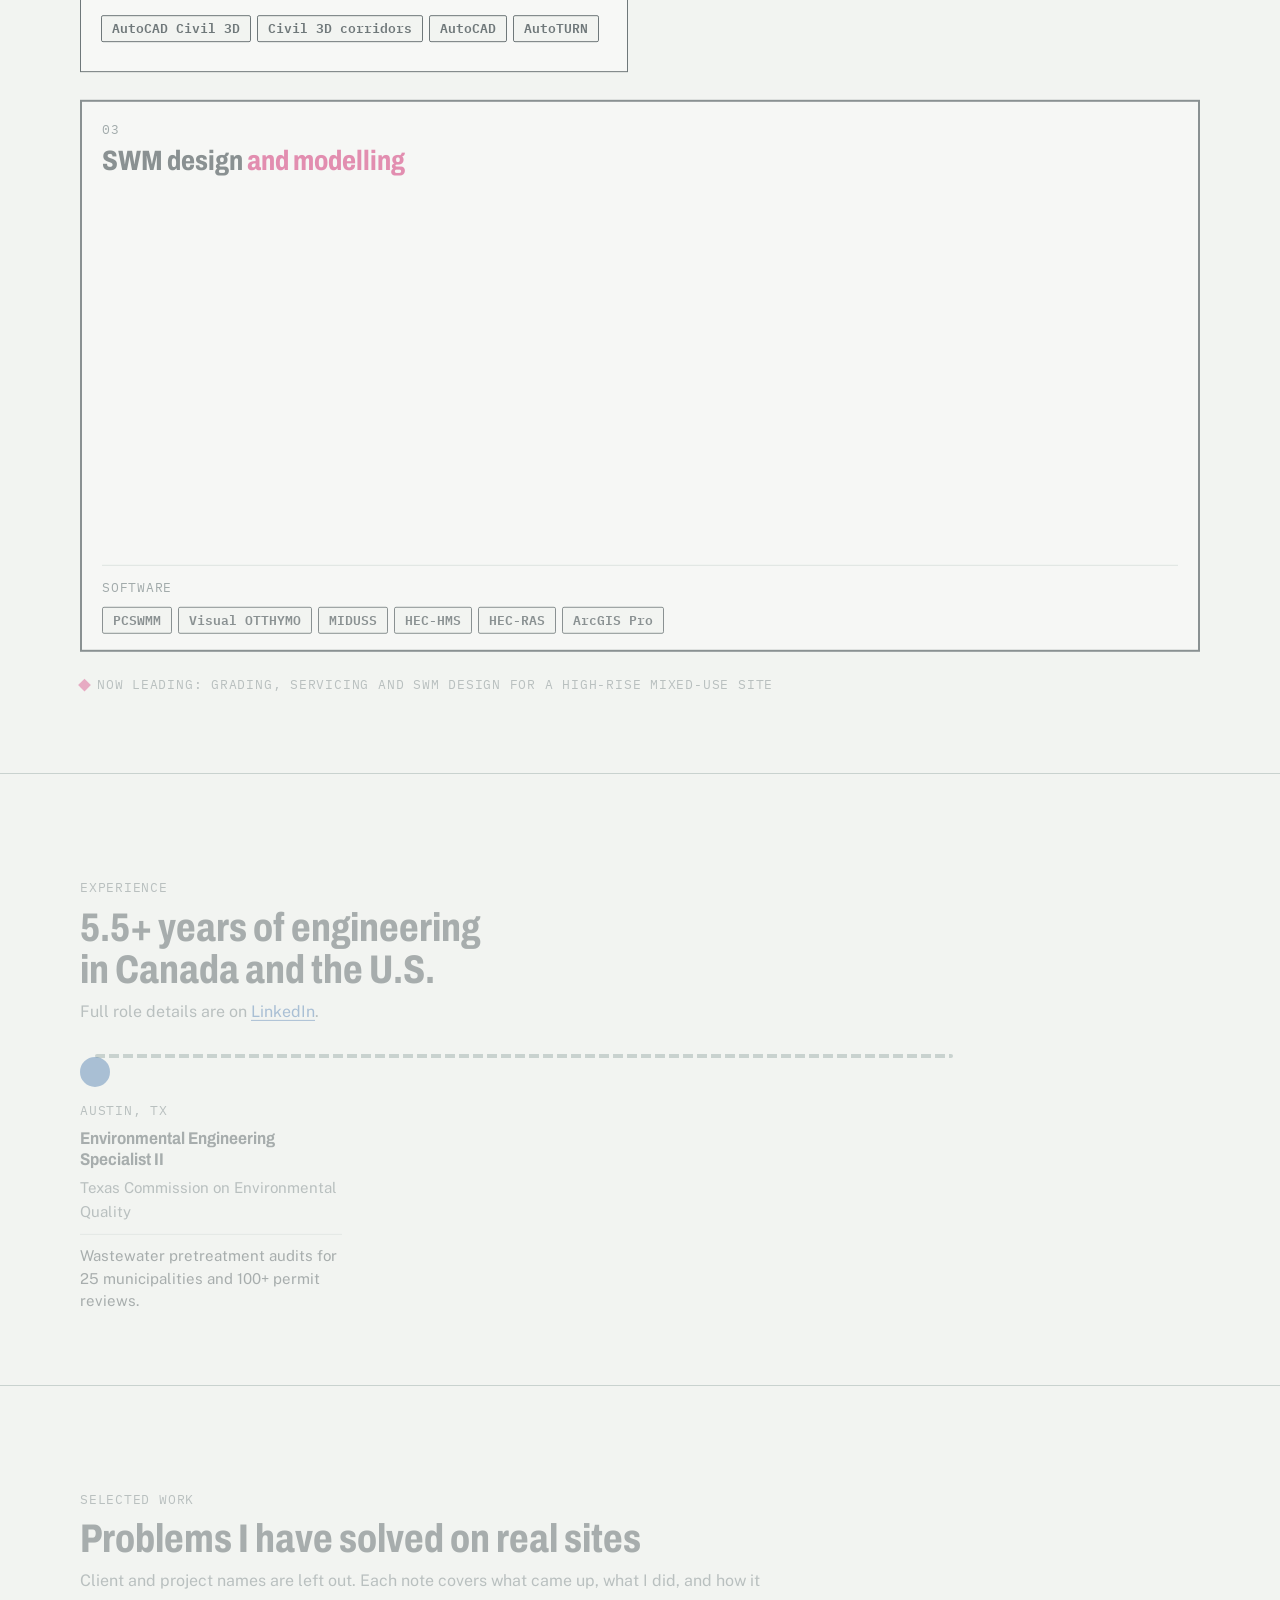
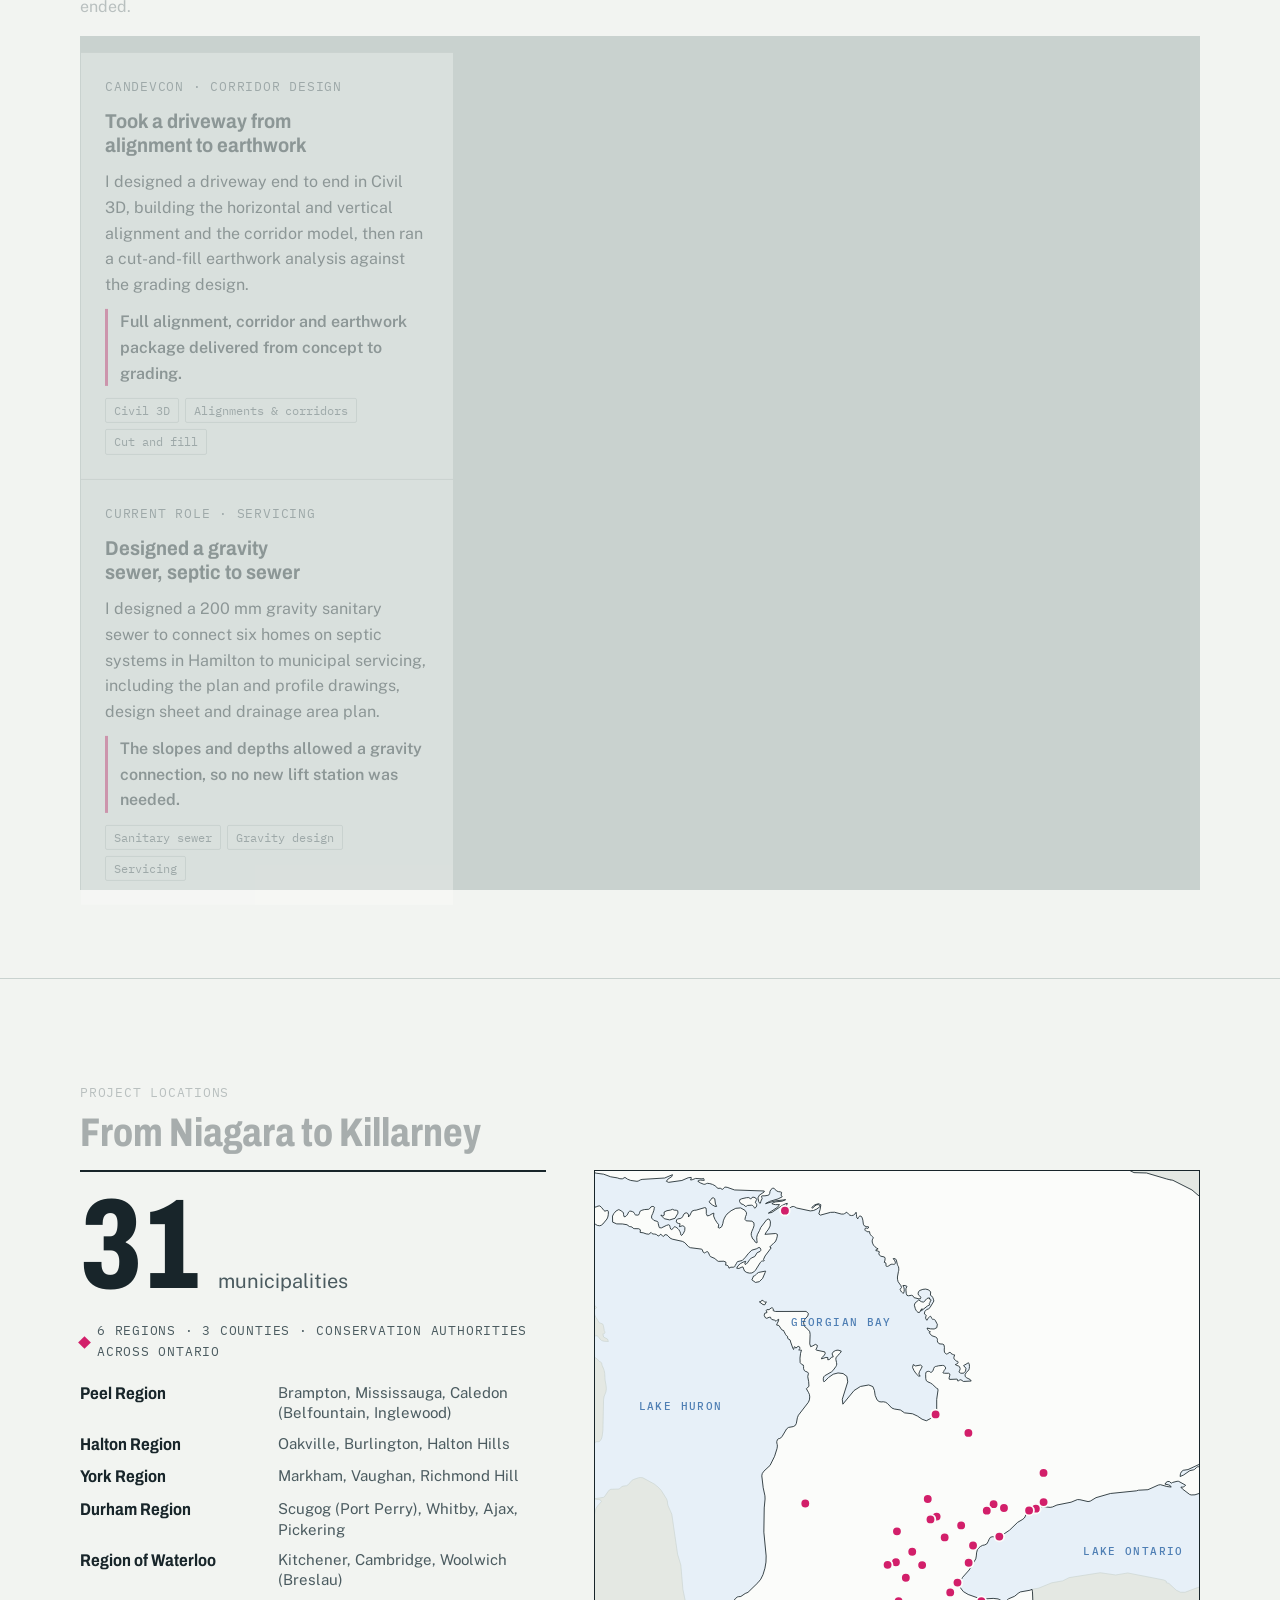
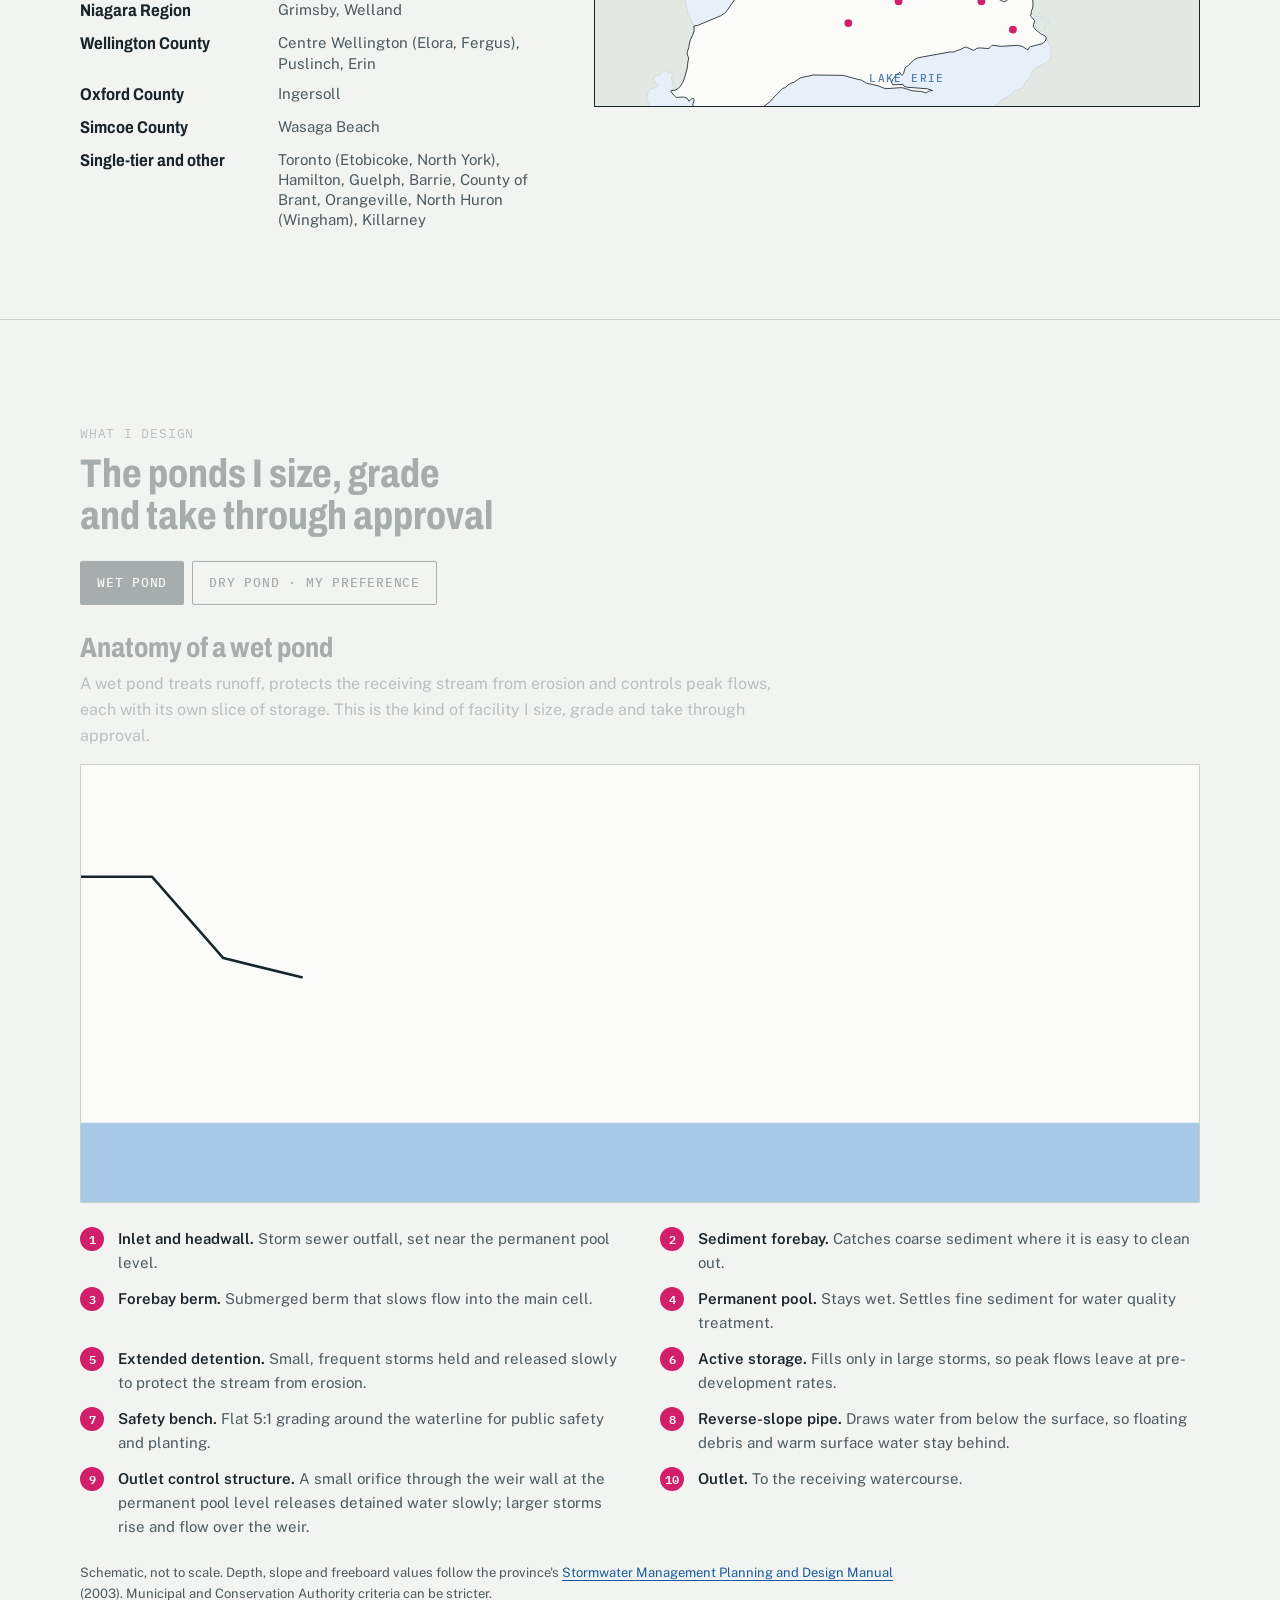
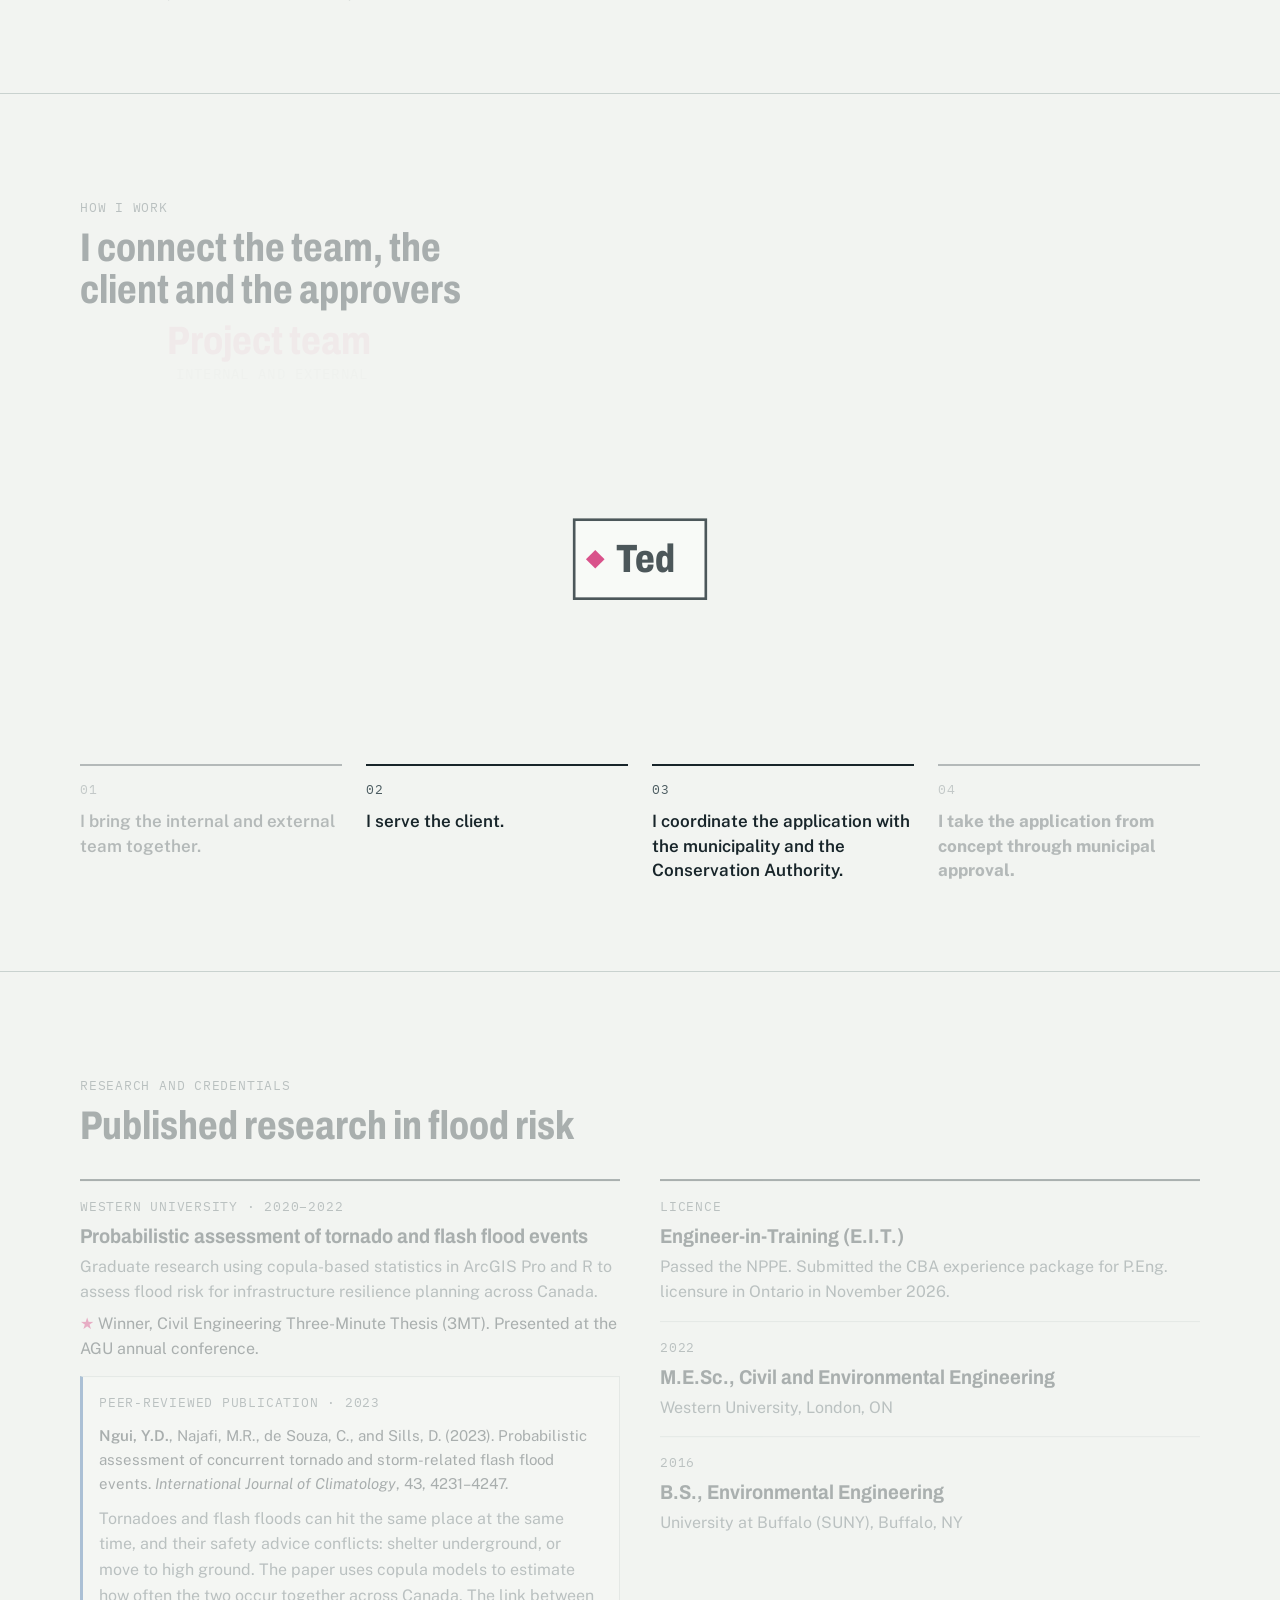
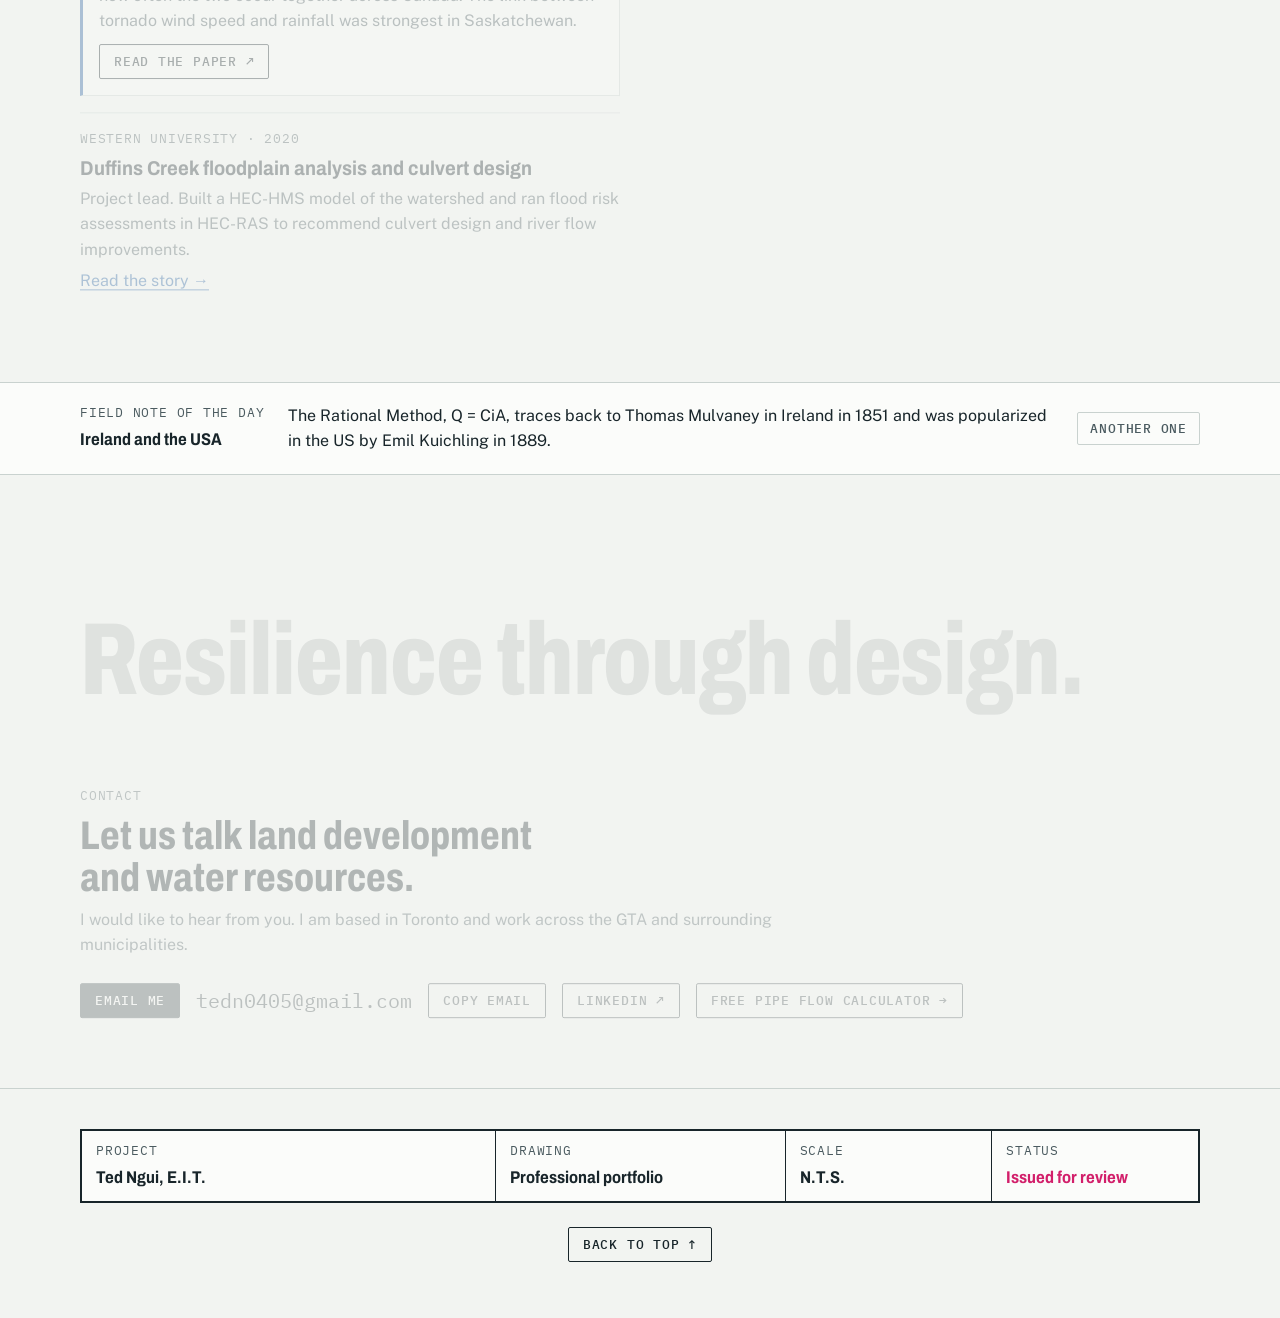
==== commit 17fb8990: "How I work: scroll-linked glide-in of team, clients and approvers, one pass of the application dot C" ====
--- a/index.html
+++ b/index.html
@@ -1102,52 +1102,48 @@
       sc.trigger = function () { return boxEl.getBoundingClientRect().top < innerHeight * 0.85; };   // plays on its own clock once in view, so the count never lags behind the scroll
     }
 
-    // How I work: one story. Team joins, clients, approvers, then the application moves through.
+    // How I work: the three parties glide in to Ted as you scroll, and the numbered lines light up with them
     var team = $(".team svg");
     if (team) {
+      var NS = "http://www.w3.org/2000/svg";
+      var tl = $$(".tl"), tr = $$(".tr"), th = $$(".team .t-head"), ts = $$(".team .t-sub"), node = $("#t-node"), beats = $$(".t-steps li");
       $$(".t-line").forEach(function (el) { el.style.strokeDasharray = 1; });
-      var th = $$(".team .t-head"), ts = $$(".team .t-sub"), tl = $$(".tl"), tr = $$(".tr");
-      var beats = $$(".t-steps li");
       if (innerWidth > 800) $(".team").parentNode.classList.add("js-beats");
-      var phase = -1;
-      var NS = "http://www.w3.org/2000/svg";
-      // One dot per line: it runs in from the team, then out to the clients and approvers.
-      var dots = tl.concat(tr).map(function (path, i) {
-        var c = document.createElementNS(NS, "circle");
-        c.setAttribute("r", "9"); c.setAttribute("fill", "var(--flag)"); c.style.opacity = 0;
-        team.appendChild(c);
-        return { c: c, path: path, len: path.getTotalLength(), inbound: i < tl.length, i: i };
+      var gTeam = [th[0], ts[0]].concat($$(".tl-t")), gCli = [th[1], ts[1]], gApp = [th[2], ts[2]].concat($$(".tr-t"));
+      function slide(el, p, dx, dy) { if (!el) return; var e = io(p); el.style.opacity = e; el.style.transform = "translate(" + ((1 - e) * dx) + "px," + ((1 - e) * dy) + "px)"; }
+      node.style.transformOrigin = "820px 340px";
+      var lit = -2, sent = false;
+      function sendDot() {
+        // One pass: in from the team, through Ted, out to the approvers
+        var a = tl[3], b2 = tr[1], la = a.getTotalLength(), lb = b2.getTotalLength(), c = document.createElementNS(NS, "circle"), t0 = 0;
+        c.setAttribute("r", "9"); c.setAttribute("fill", "var(--flag)"); team.appendChild(c);
+        function step(now) {
+          if (!t0) t0 = now;
+          var q = cl((now - t0) / 1800), pt, e = io(q);
+          pt = e < 0.5 ? a.getPointAtLength((1 - e * 2) * la) : b2.getPointAtLength((e * 2 - 1) * lb);
+          c.setAttribute("cx", pt.x); c.setAttribute("cy", pt.y);
+          c.style.opacity = Math.min(1, q * 8, (1 - q) * 8);
+          if (q < 1) requestAnimationFrame(step); else c.remove();
+        }
+        requestAnimationFrame(step);
+      }
+      add(team, function (p) {
+        var t = p * 4, n = io(seg(t, 0, 0.5));
+        node.style.opacity = n; node.style.transform = "scale(" + (0.85 + 0.15 * n) + ")";
+        gTeam.forEach(function (el, i) { slide(el, seg(t, 0.15 + i * 0.05, 0.85 + i * 0.05), -140, 0); });
+        tl.forEach(function (el, i) { el.style.strokeDashoffset = 1 - io(seg(t, 0.35 + i * 0.06, 1.05 + i * 0.06)); });
+        gCli.forEach(function (el) { slide(el, seg(t, 1.3, 2.0), 140, -50); });
+        tr[0].style.strokeDashoffset = 1 - io(seg(t, 1.3, 1.9));
+        gApp.forEach(function (el, i) { slide(el, seg(t, 2.0 + i * 0.06, 2.7 + i * 0.06), 140, 50); });
+        tr.slice(1).forEach(function (el, i) { el.style.strokeDashoffset = 1 - io(seg(t, 2.0 + i * 0.1, 2.6 + i * 0.1)); });
+        var ph = t < 0.9 ? -1 : t < 1.8 ? 0 : t < 2.6 ? 1 : t < 3.3 ? 2 : 3;
+        if (ph !== lit) { lit = ph; beats.forEach(function (el, i) { el.classList.toggle("lit", i <= ph); el.classList.toggle("now", i === ph); }); }
+        if (p > 0.995 && !sent && innerWidth > 800) { sent = true; sendDot(); }
       });
-      add(team, function (p) {
-        var t = p * 5.2;
-        op($("#t-node"), seg(t, 0, 0.4));
-        // Beat 1: the team
-        op(th[0], seg(t, 0.3, 0.7)); op(ts[0], seg(t, 0.4, 0.8));
-        tl.forEach(function (el, i) { var s = 0.5 + i * 0.14; el.style.strokeDashoffset = 1 - io(seg(t, s, s + 0.5)); });
-        $$(".tl-t").forEach(function (el, i) { var s = 0.8 + i * 0.14; op(el, seg(t, s, s + 0.35)); });
-        // Beat 2: the clients
-        op(th[1], seg(t, 2.0, 2.4)); op(ts[1], seg(t, 2.1, 2.5));
-        tr[0].style.strokeDashoffset = 1 - io(seg(t, 2.1, 2.7));
-        // Beat 3: the approvers
-        op(th[2], seg(t, 3.0, 3.4)); op(ts[2], seg(t, 3.1, 3.5));
-        tr.slice(1).forEach(function (el, i) { var s = 3.1 + i * 0.2; el.style.strokeDashoffset = 1 - io(seg(t, s, s + 0.5)); });
-        $$(".tr-t").forEach(function (el, i) { var s = 3.4 + i * 0.2; op(el, seg(t, s, s + 0.35)); });
-        // Beat 4: the application moves through, everything arrives
-        dots.forEach(function (d) {
-          var u, vis;
-          if (d.inbound) { var s0 = 4.0 + d.i * 0.05; u = 1 - io(seg(t, s0, s0 + 0.6)); vis = seg(t, s0, s0 + 0.1) * (1 - seg(t, s0 + 0.55, s0 + 0.65)); }
-          else { var s1 = 4.4 + (d.i - tl.length) * 0.1; u = io(seg(t, s1, s1 + 0.5)); vis = seg(t, s1, s1 + 0.1) * (1 - seg(t, s1 + 0.45, s1 + 0.55)); }
-          var pt = d.path.getPointAtLength(u * d.len);
-          d.c.setAttribute("cx", pt.x); d.c.setAttribute("cy", pt.y); d.c.style.opacity = vis;
-        });
-        var ph = t < 0.8 ? -1 : t < 2.0 ? 0 : t < 3.0 ? 1 : t < 4.0 ? 2 : 3;
-        if (ph !== phase) { phase = ph; beats.forEach(function (el, i) { el.classList.toggle("lit", i <= ph); el.classList.toggle("now", i === ph); }); }
-      }, 0.6);
-
-      // Plays on its own clock once the diagram is on screen: no pinning, scrolling stays normal
+      // Starts as the diagram comes up and is finished when it sits in the middle of the screen
       var tsc = scenes[scenes.length - 1];
-      tsc.timed = 6000;
-      tsc.trigger = function () { var r = team.getBoundingClientRect(); return r.height > 0 && r.top < innerHeight * 0.55 && r.bottom > innerHeight * 0.2; };
+      tsc.startFor = function () { return 0.95; };
+      tsc.spanFor = function () { var h = team.getBoundingClientRect().height; return Math.max(0.3, 0.95 - (innerHeight - h) / 2 / innerHeight); };
     }
 
     // Tagline
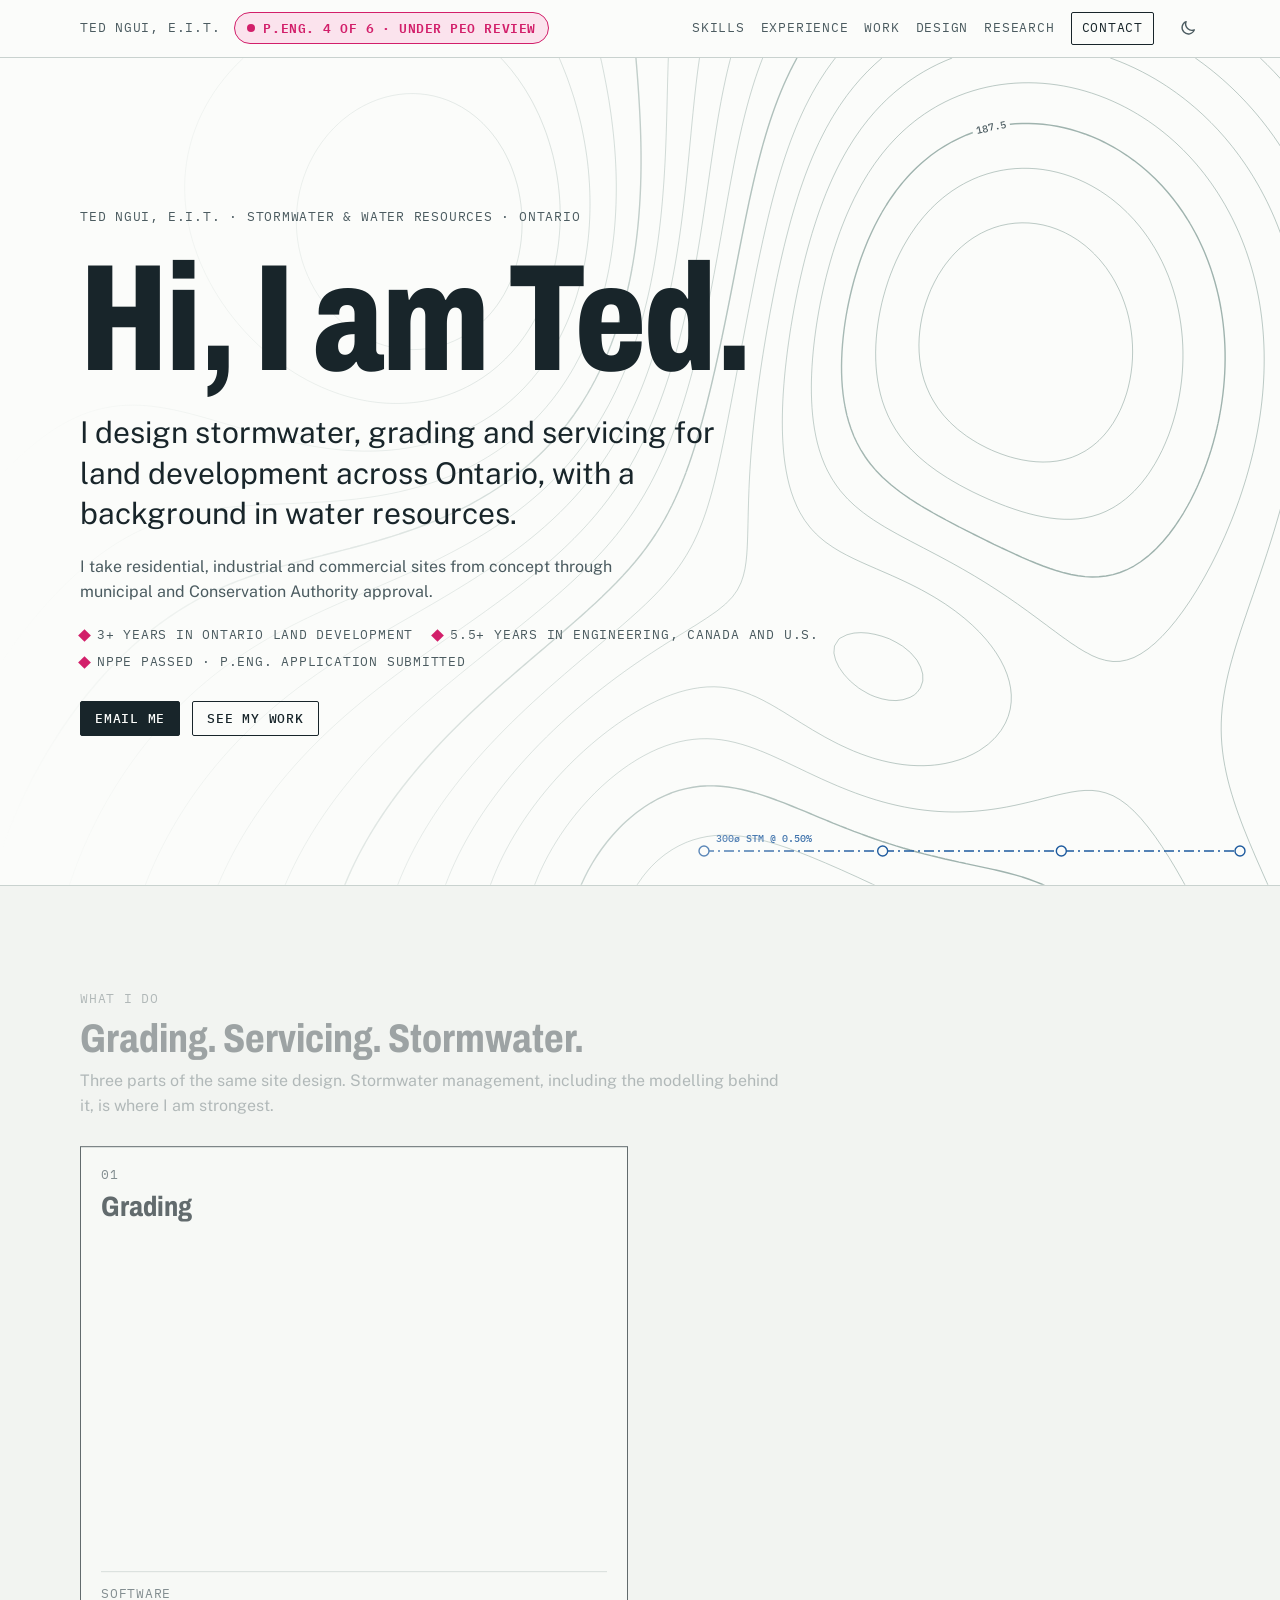
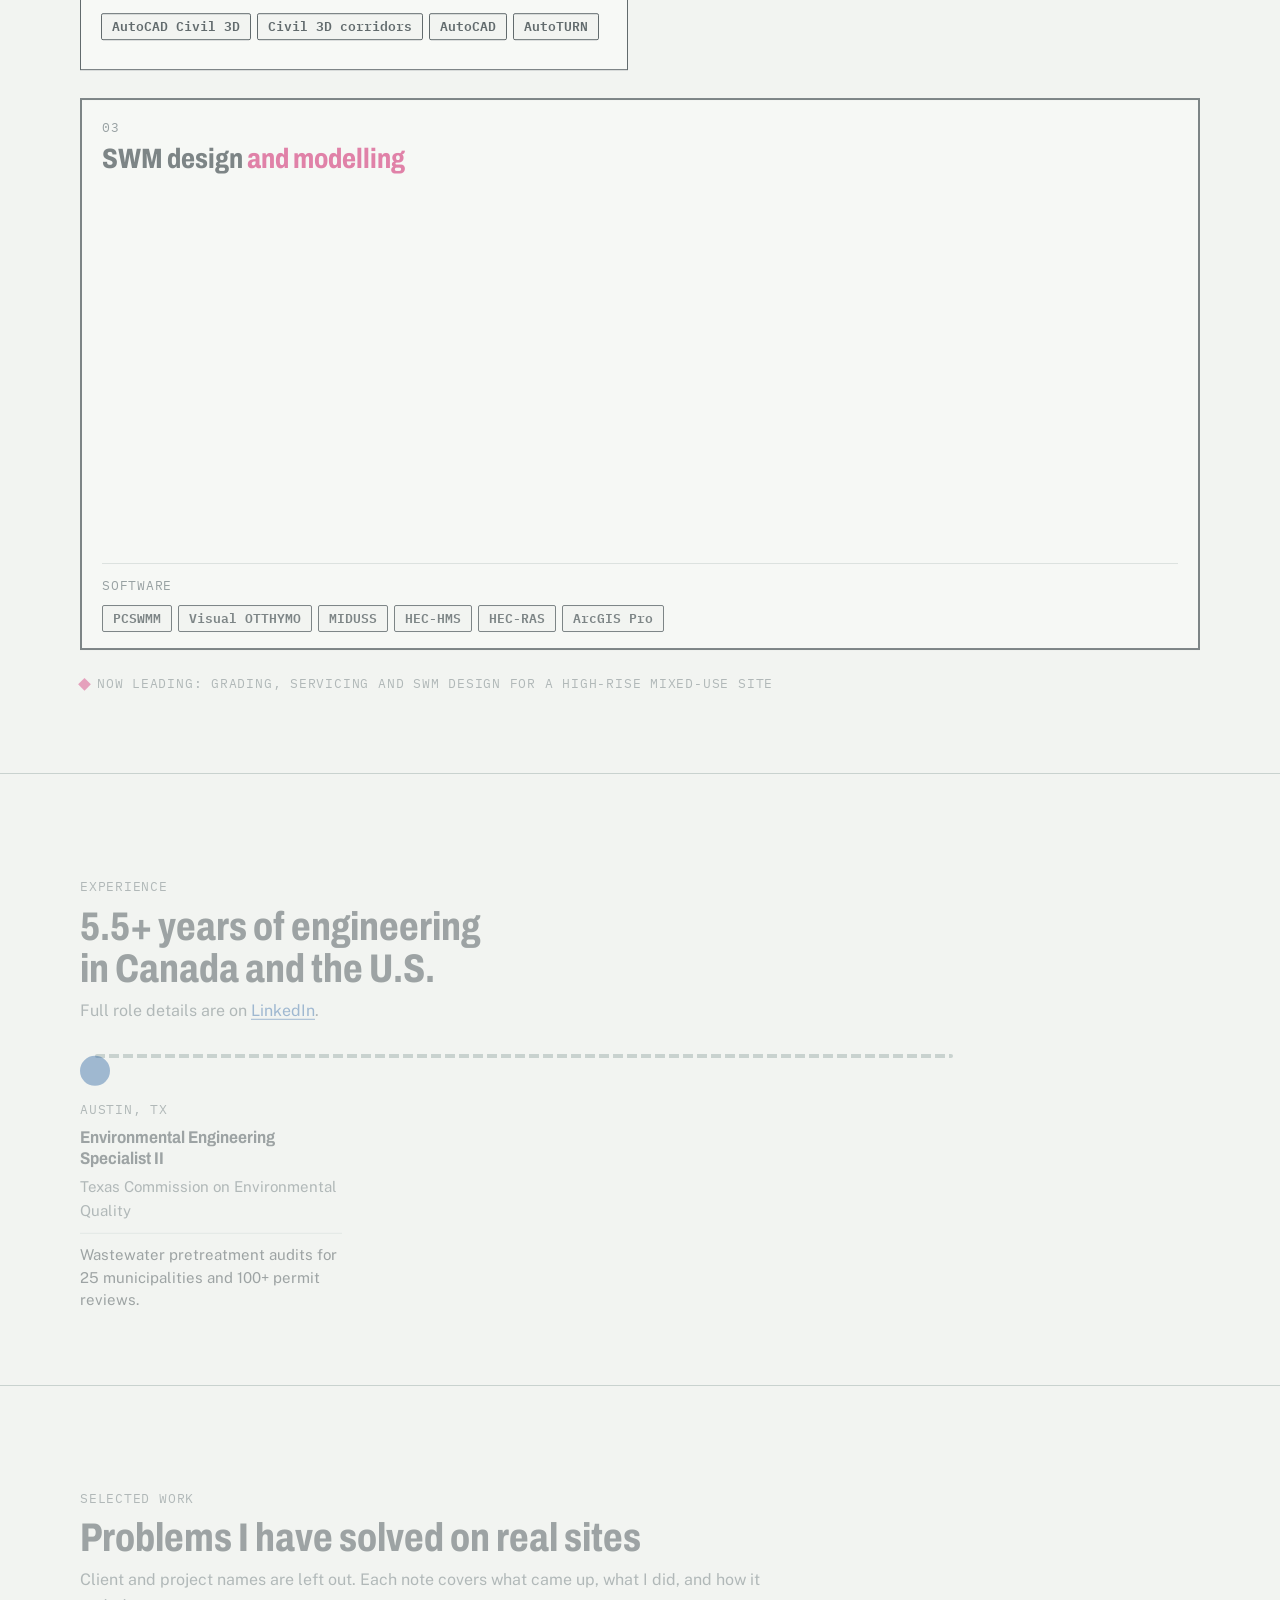
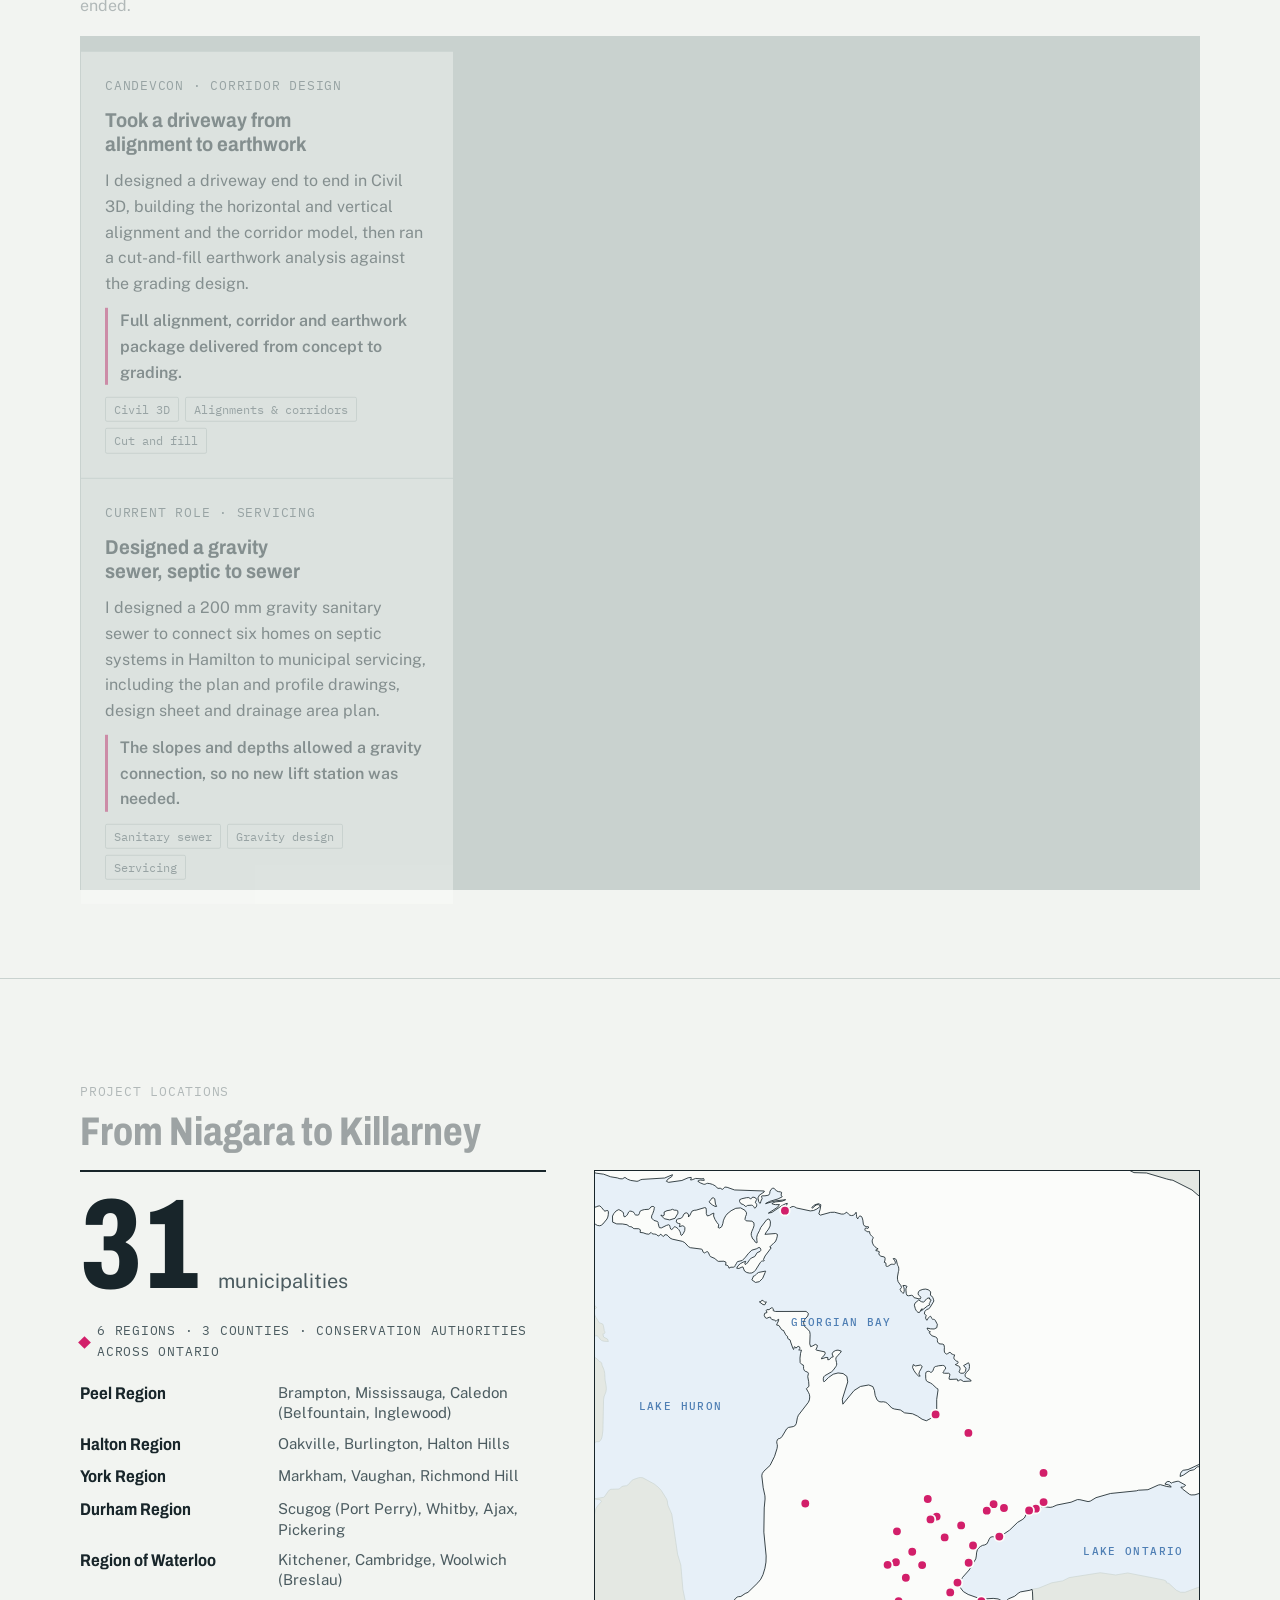
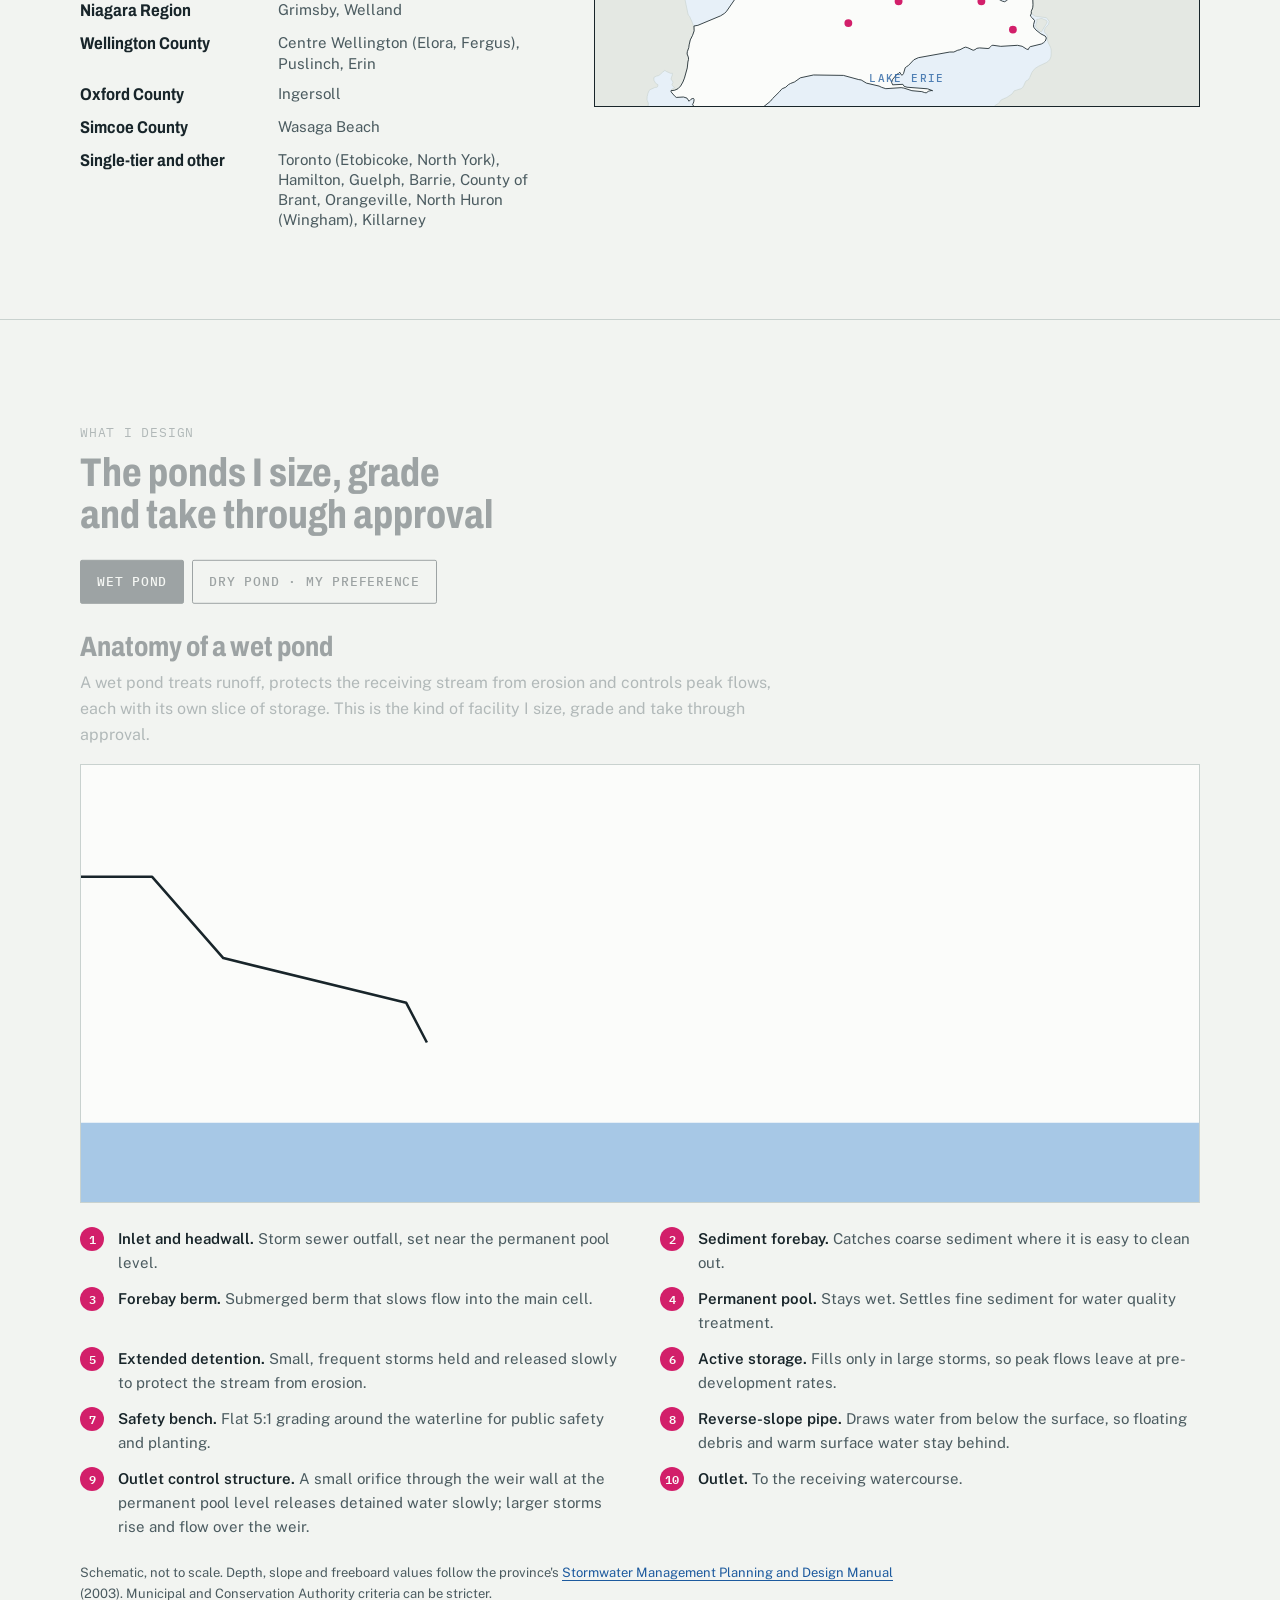
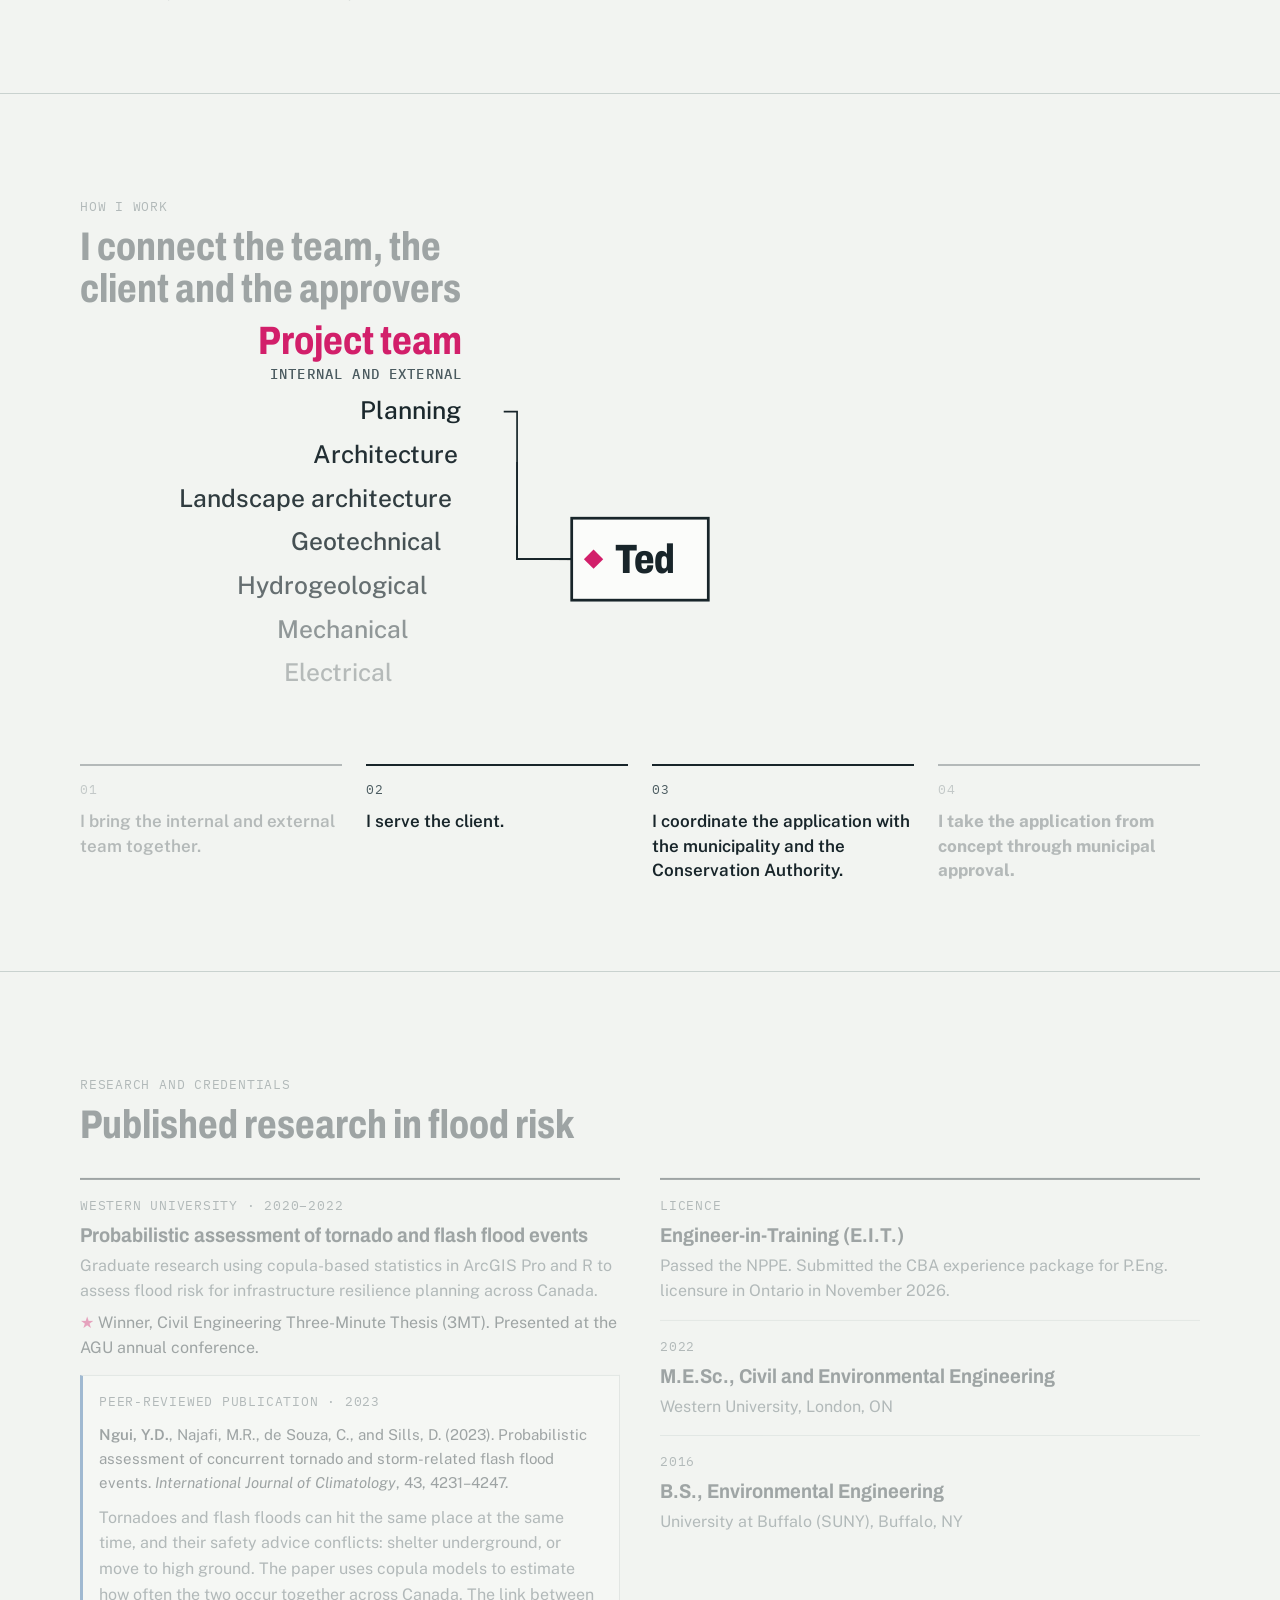
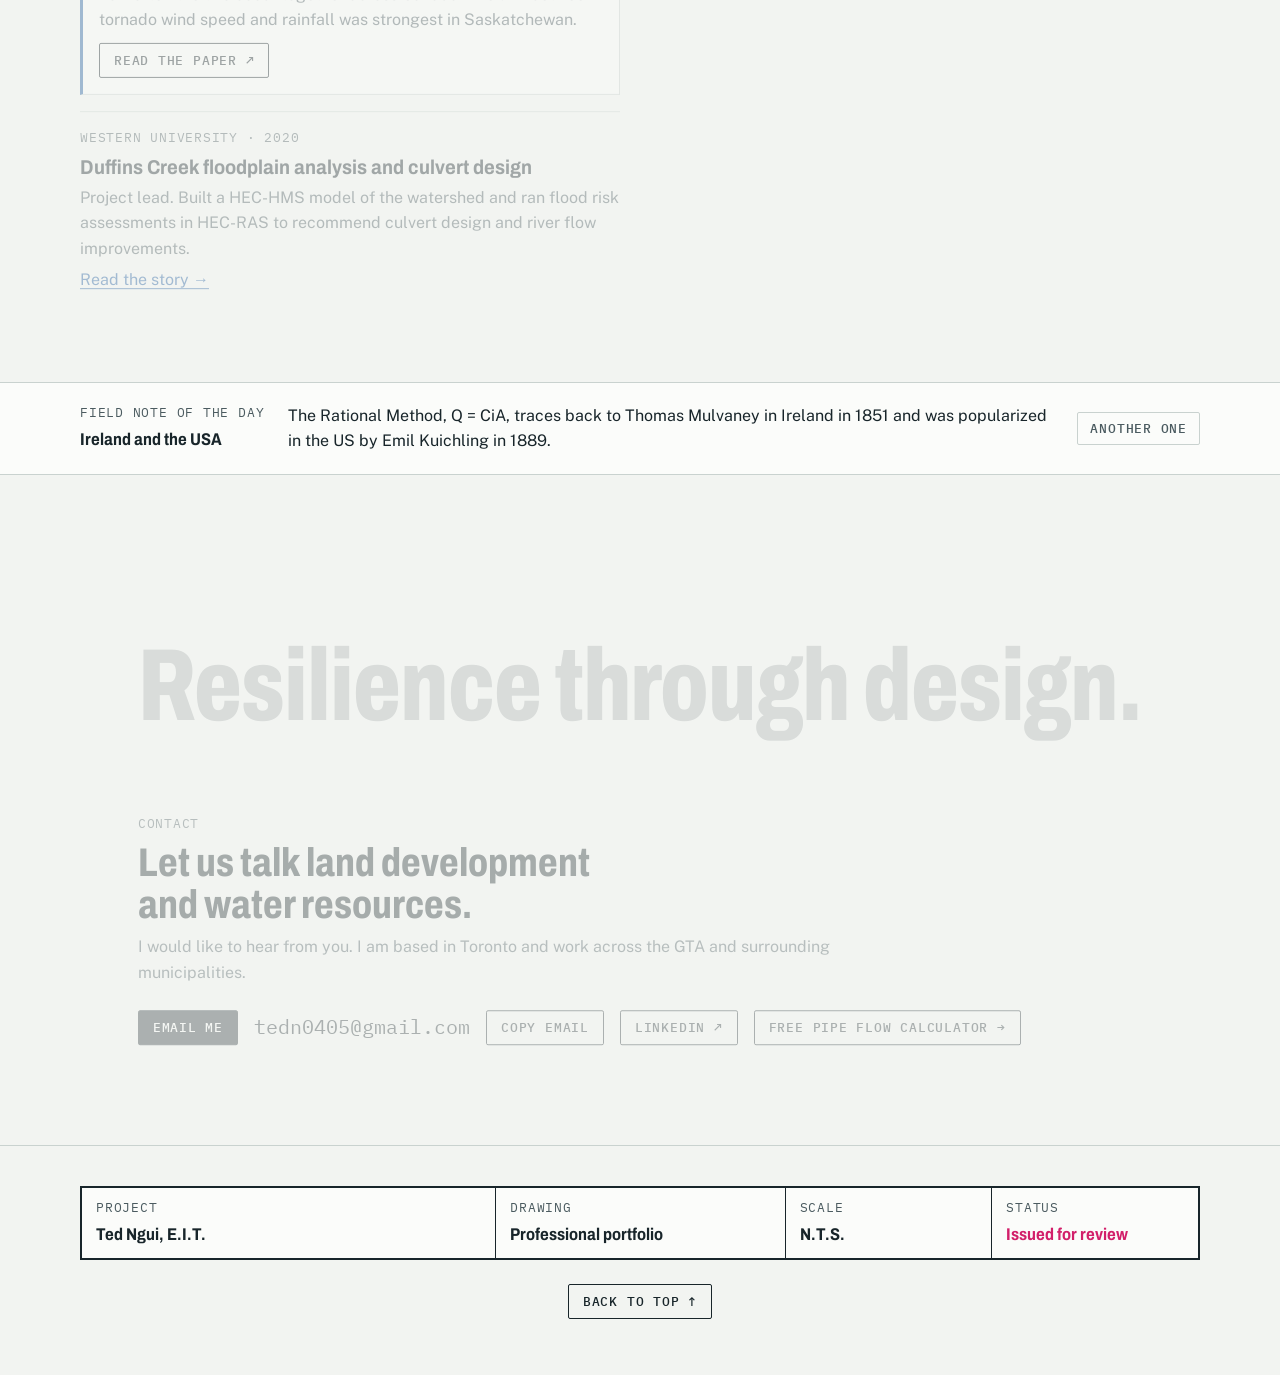
==== commit b920625e: "Contact fills the last screen so the page ends clean on the tagline Co-Authored-By: Claude Opus 5.5 " ====
--- a/index.html
+++ b/index.html
@@ -427,6 +427,9 @@
 .js-beats .t-steps li.now { border-top-color: var(--flag); }
 .js-beats .t-steps li.now .note { color: var(--flag); }
 @media (max-width: 800px) { .t-steps { grid-template-columns: minmax(0, 1fr); gap: 16px; } .js-beats .t-steps li { opacity: 1; } }
+/* Contact fills the last screen, so the page ends clean */
+#contact { min-height: 100vh; min-height: calc(100svh - var(--foot, 0px)); display: grid; align-content: center; }
+@media (max-height: 860px) and (min-width: 801px) { #contact { padding-block: 32px; } .close-line { padding-bottom: 20px; } .close-line .tag-line { font-size: clamp(2.5rem, 6vw, 4.75rem); } }
 </style>
 </head>
 <body>
@@ -1206,6 +1209,13 @@
         if (j !== -9) { var n = tabs[(j + tabs.length) % tabs.length]; pick(n); n.focus(); }
       });
     });
+  })();
+
+  // Contact plus the footer fill exactly one screen, so the page ends on the tagline
+  (function () {
+    var f = document.querySelector("footer"); if (!f) return;
+    function set() { document.documentElement.style.setProperty("--foot", f.offsetHeight + "px"); }
+    set(); window.addEventListener("resize", set);
   })();
 
   // Copy email
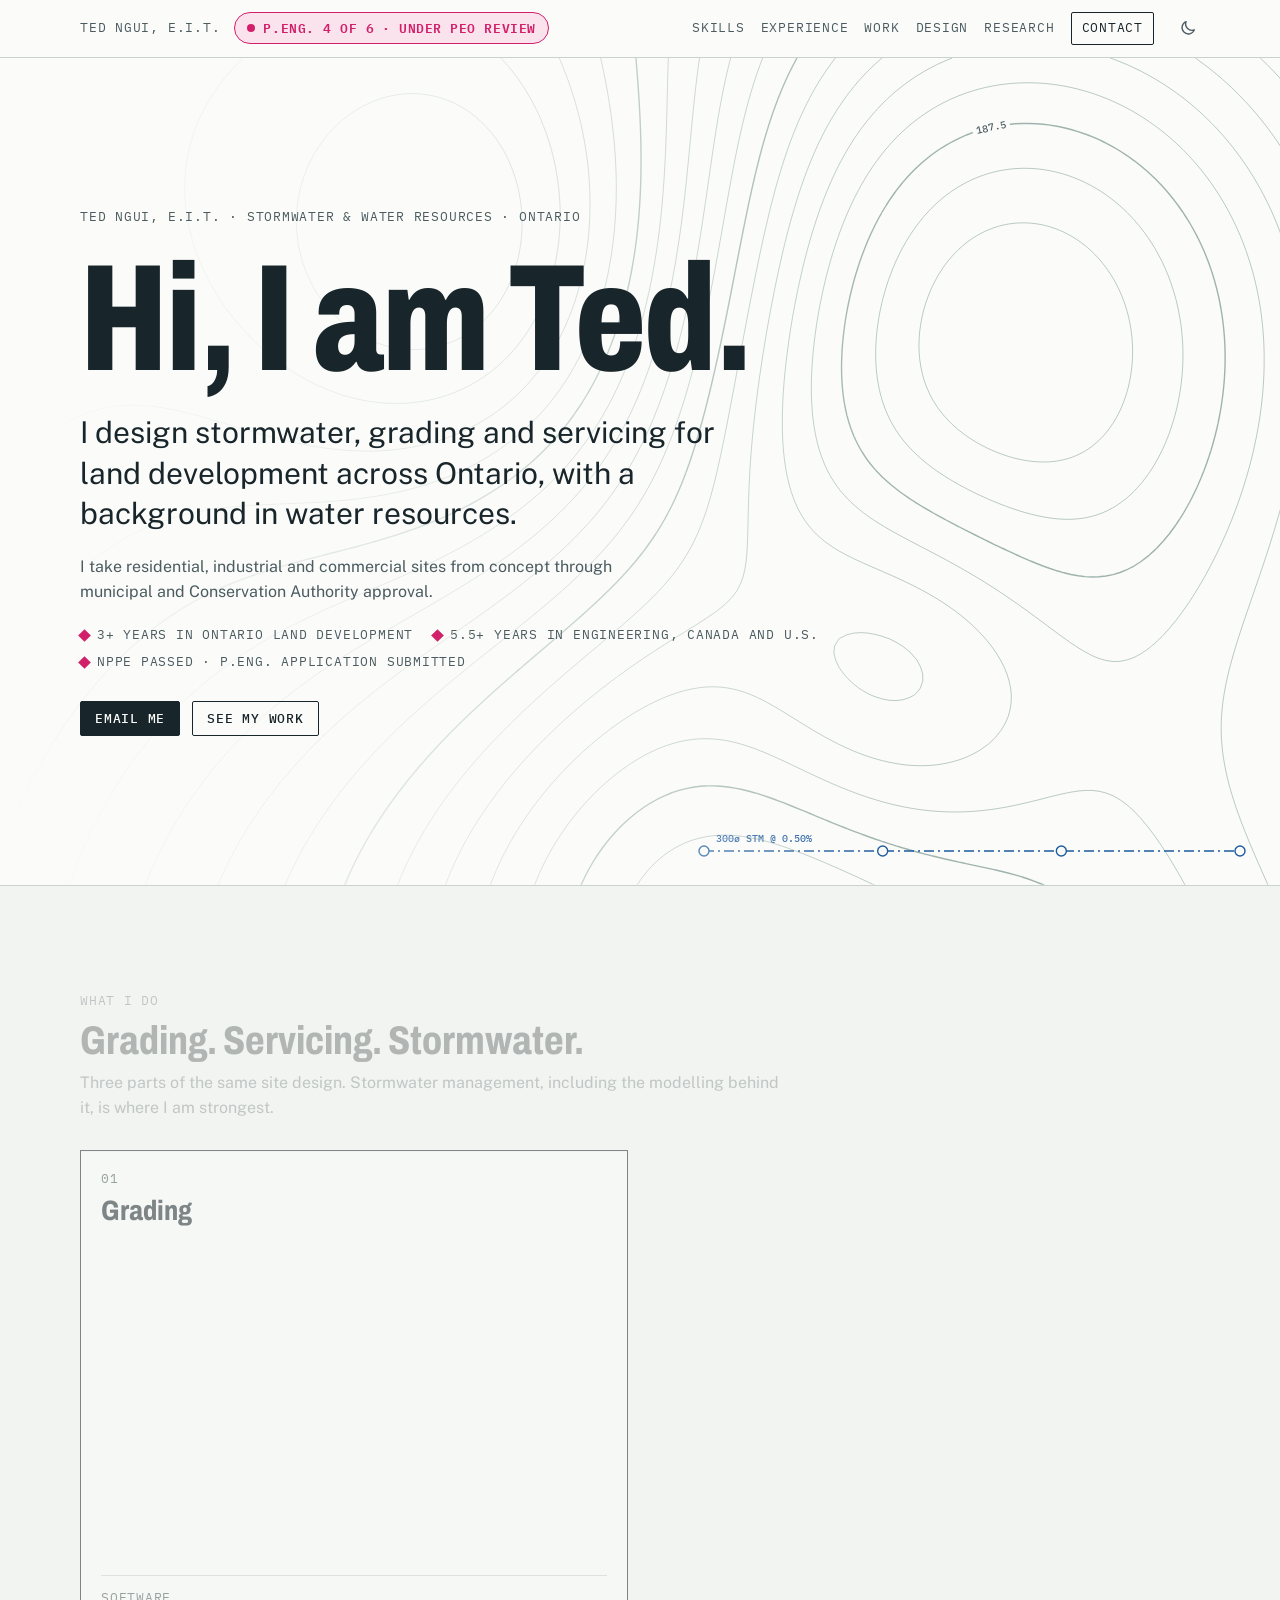
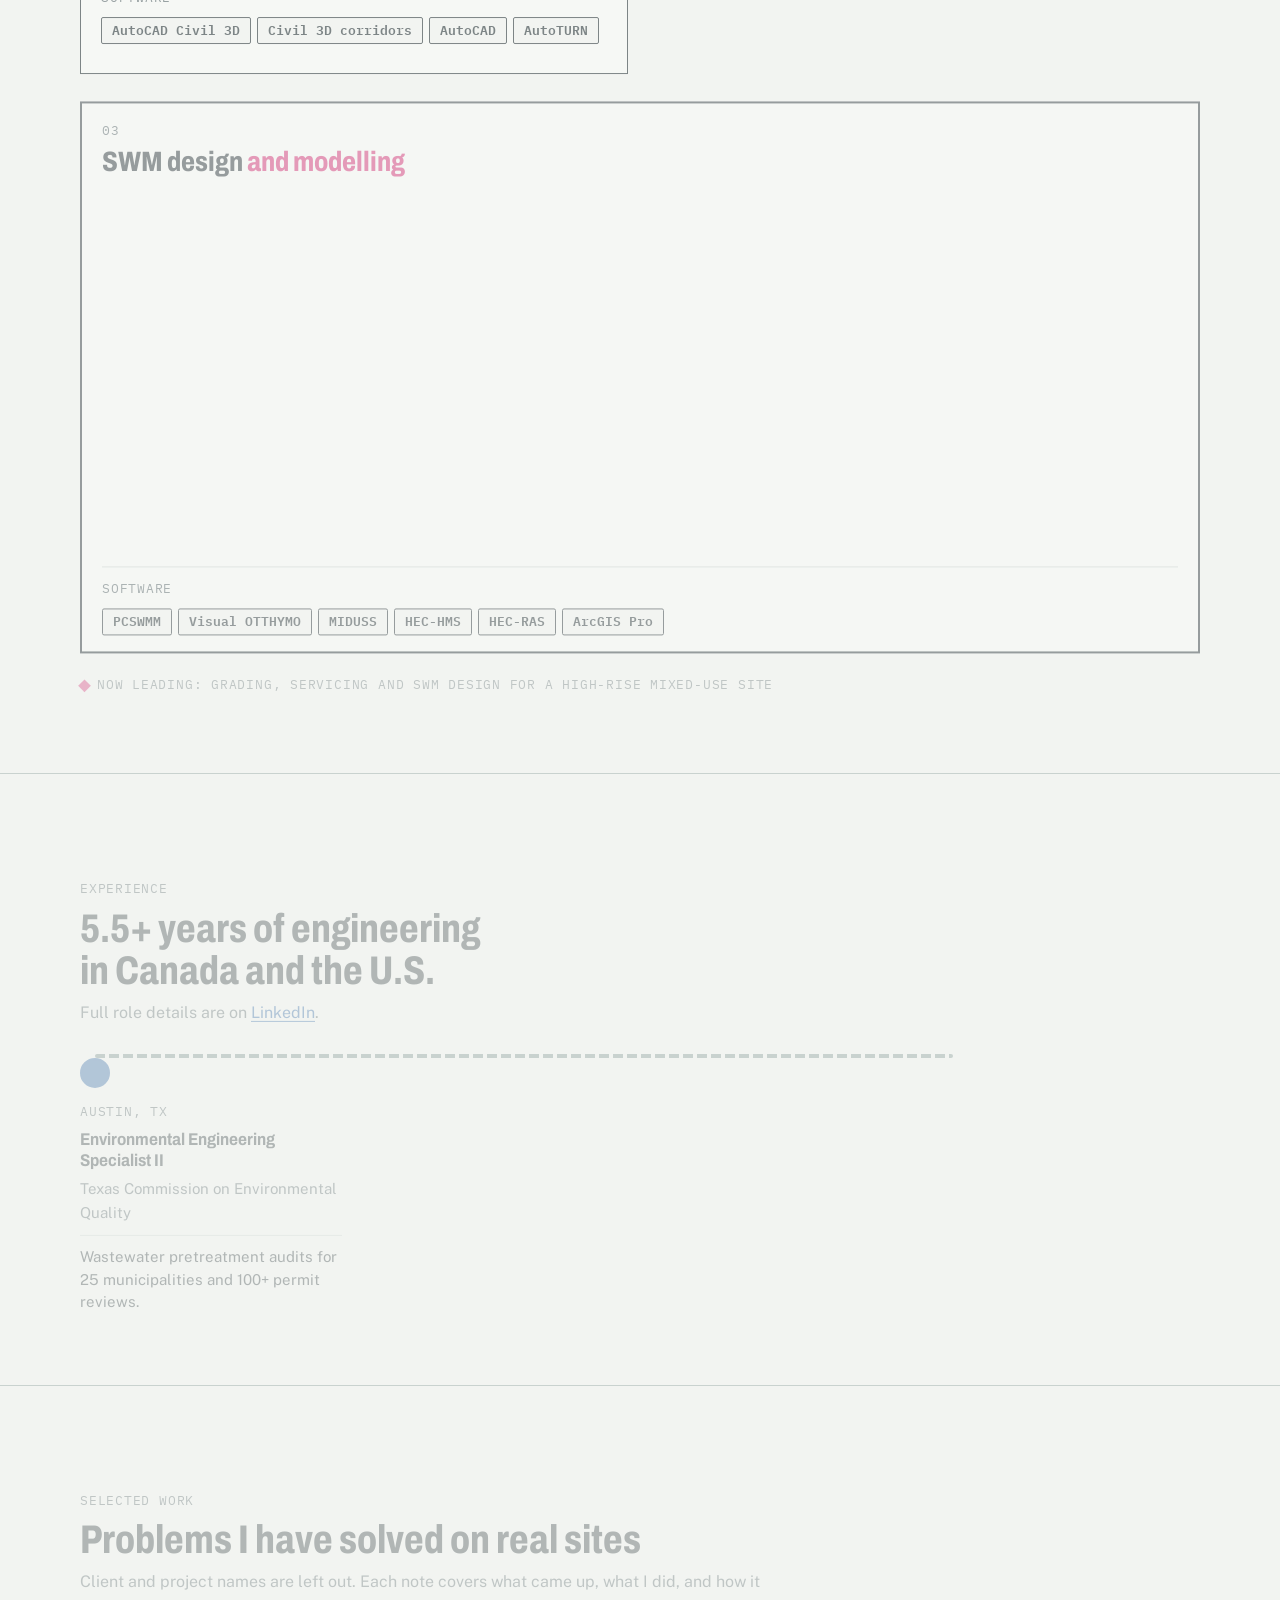
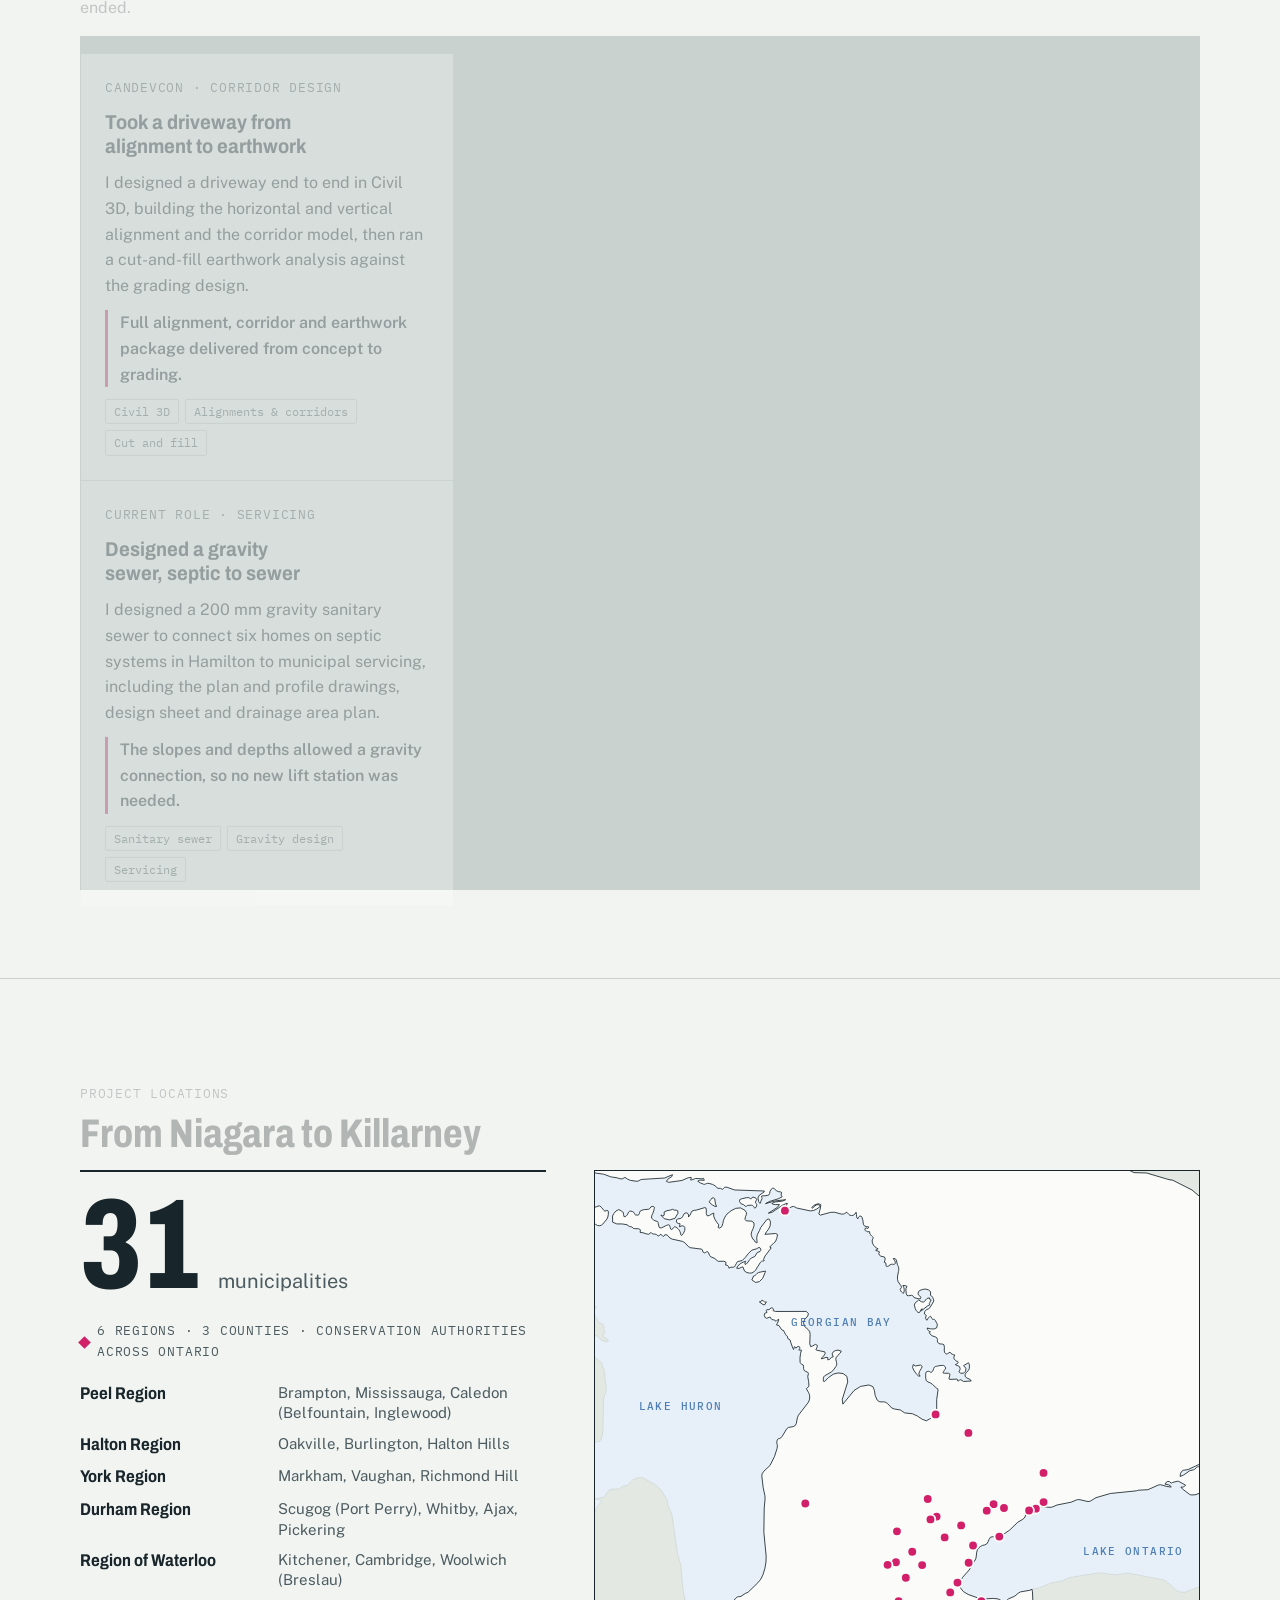
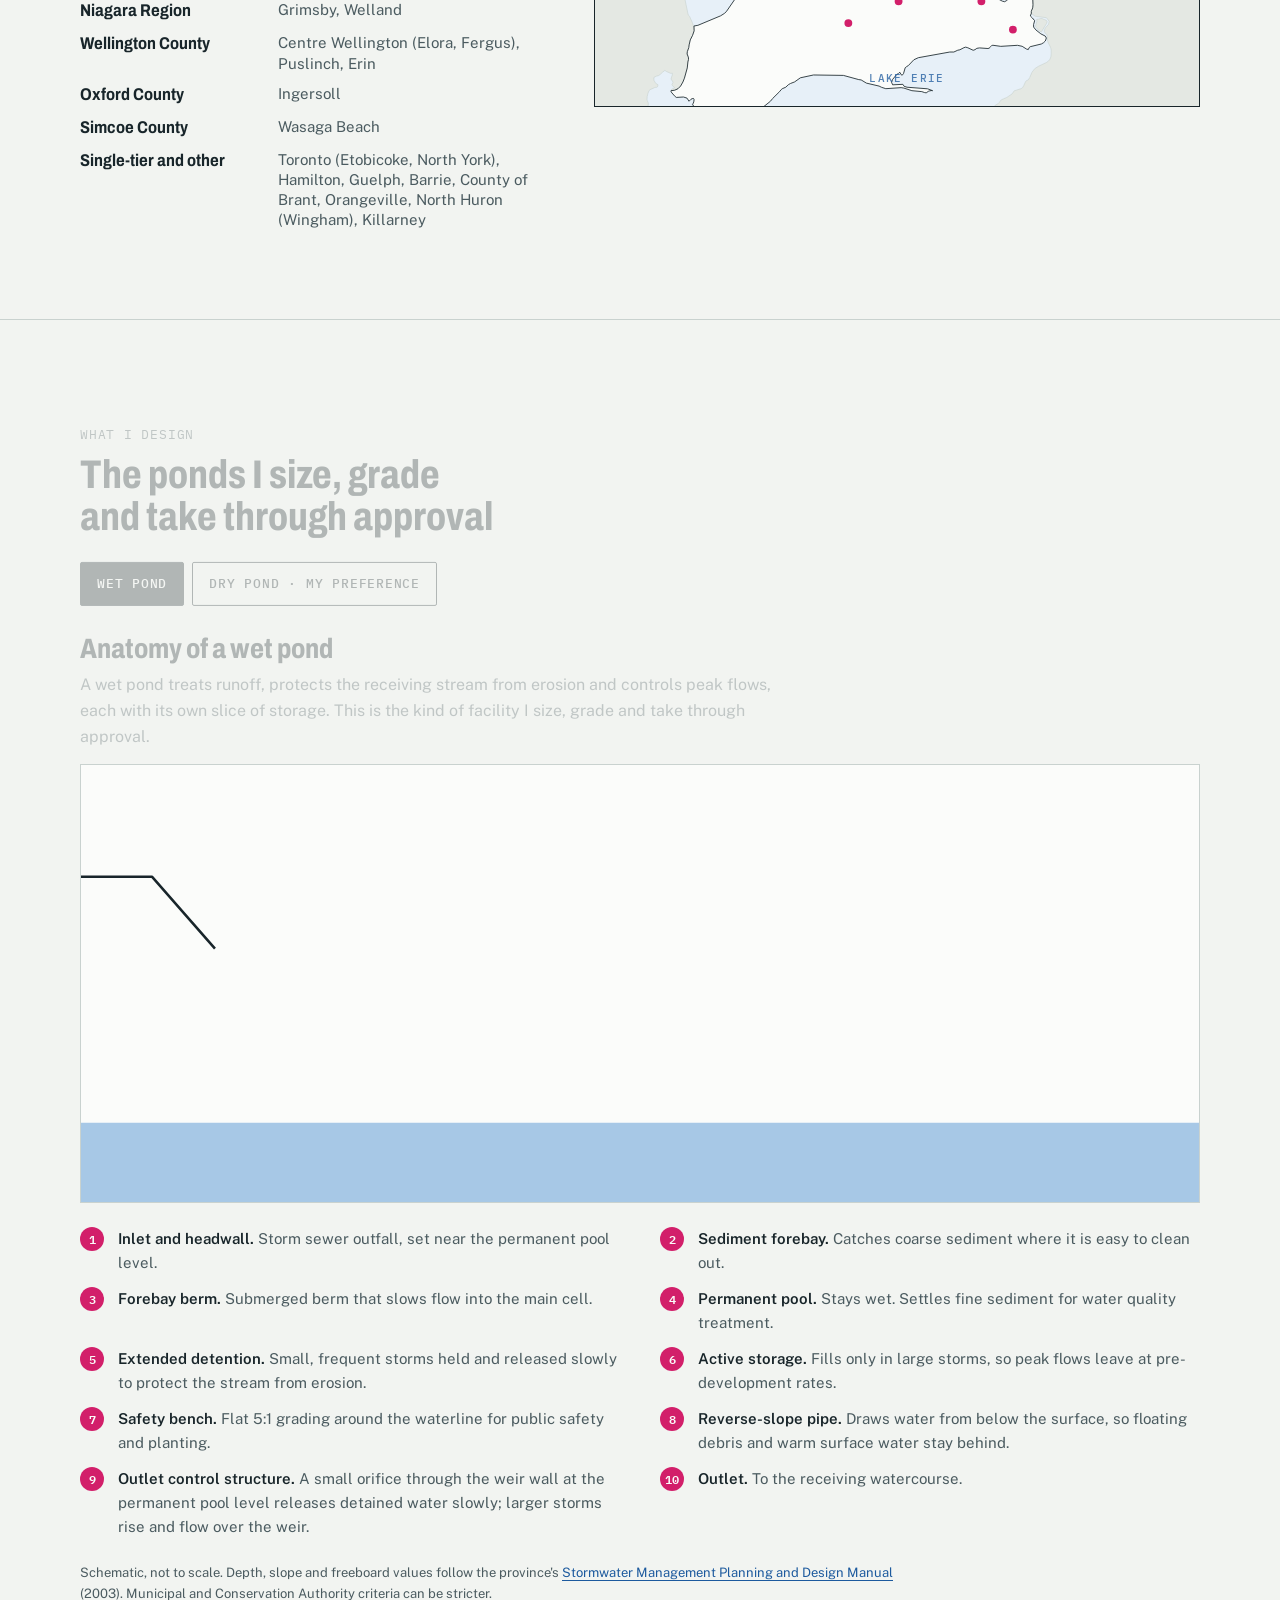
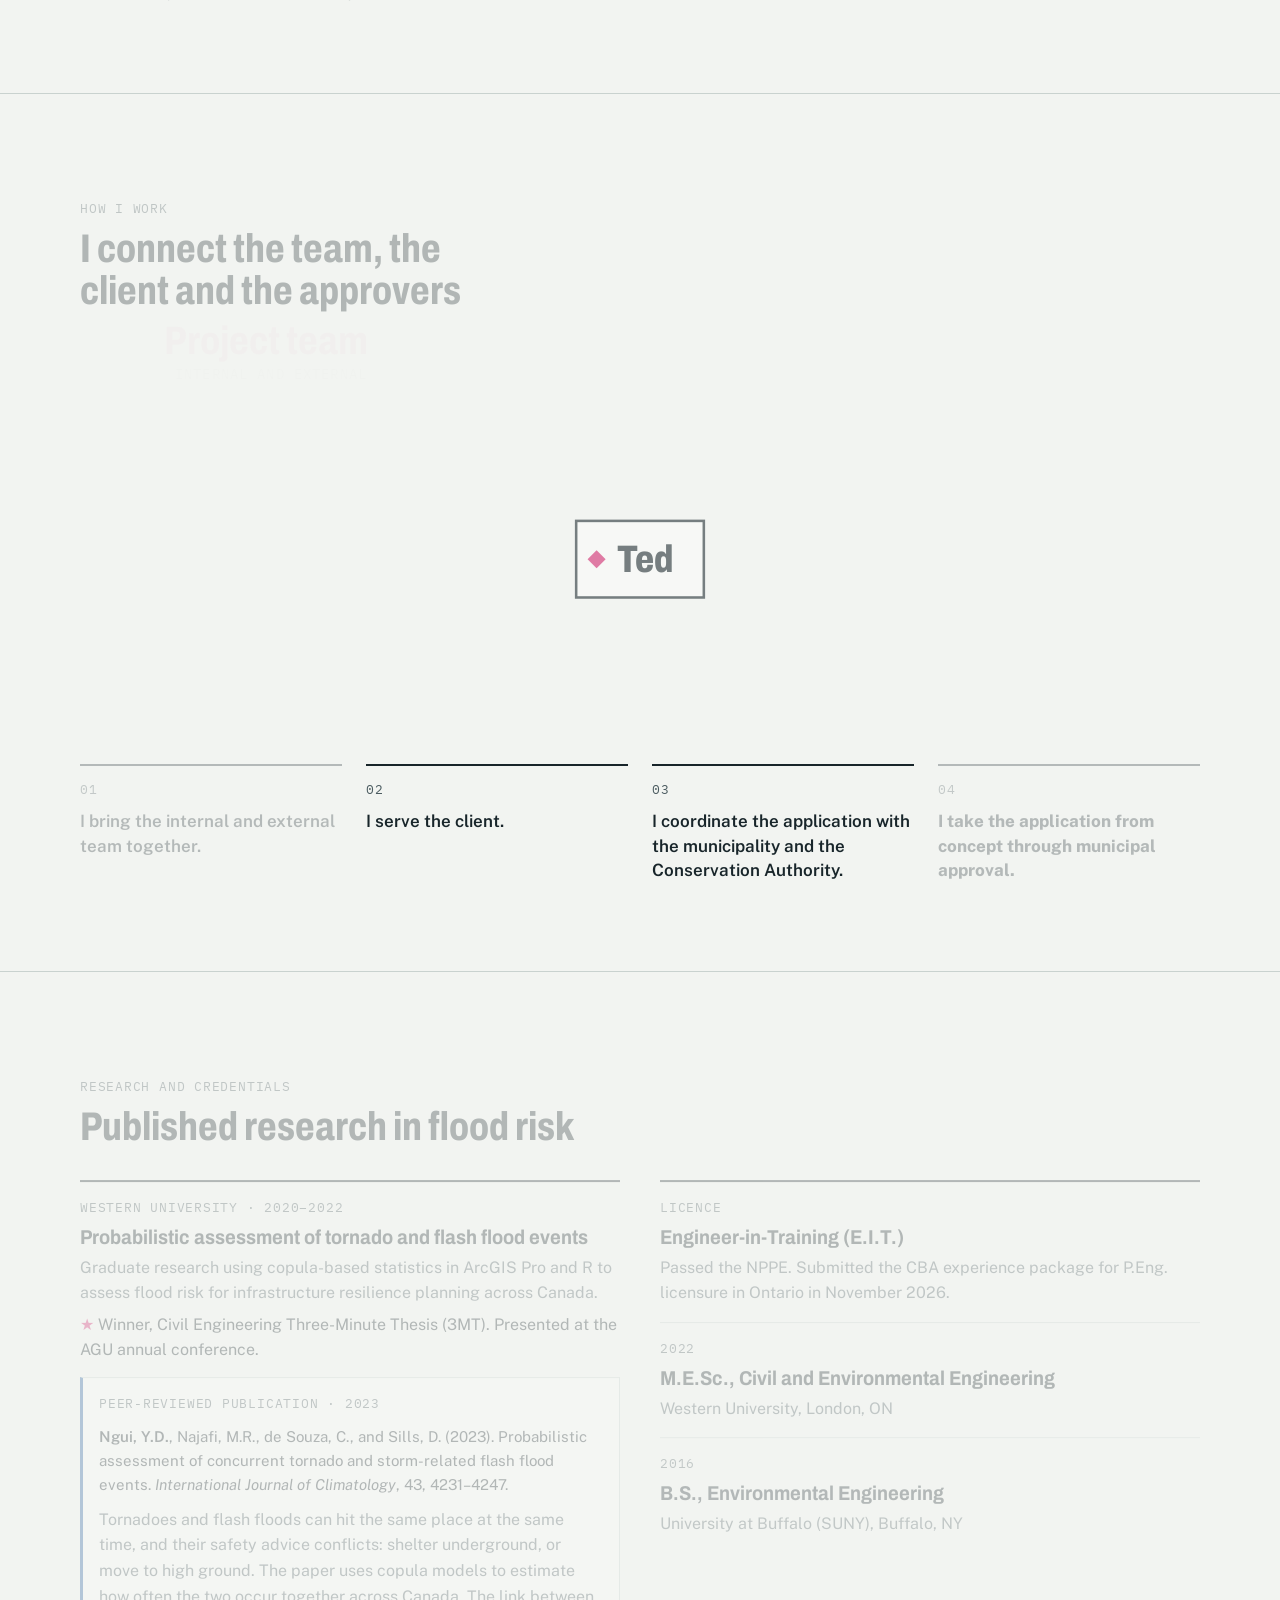
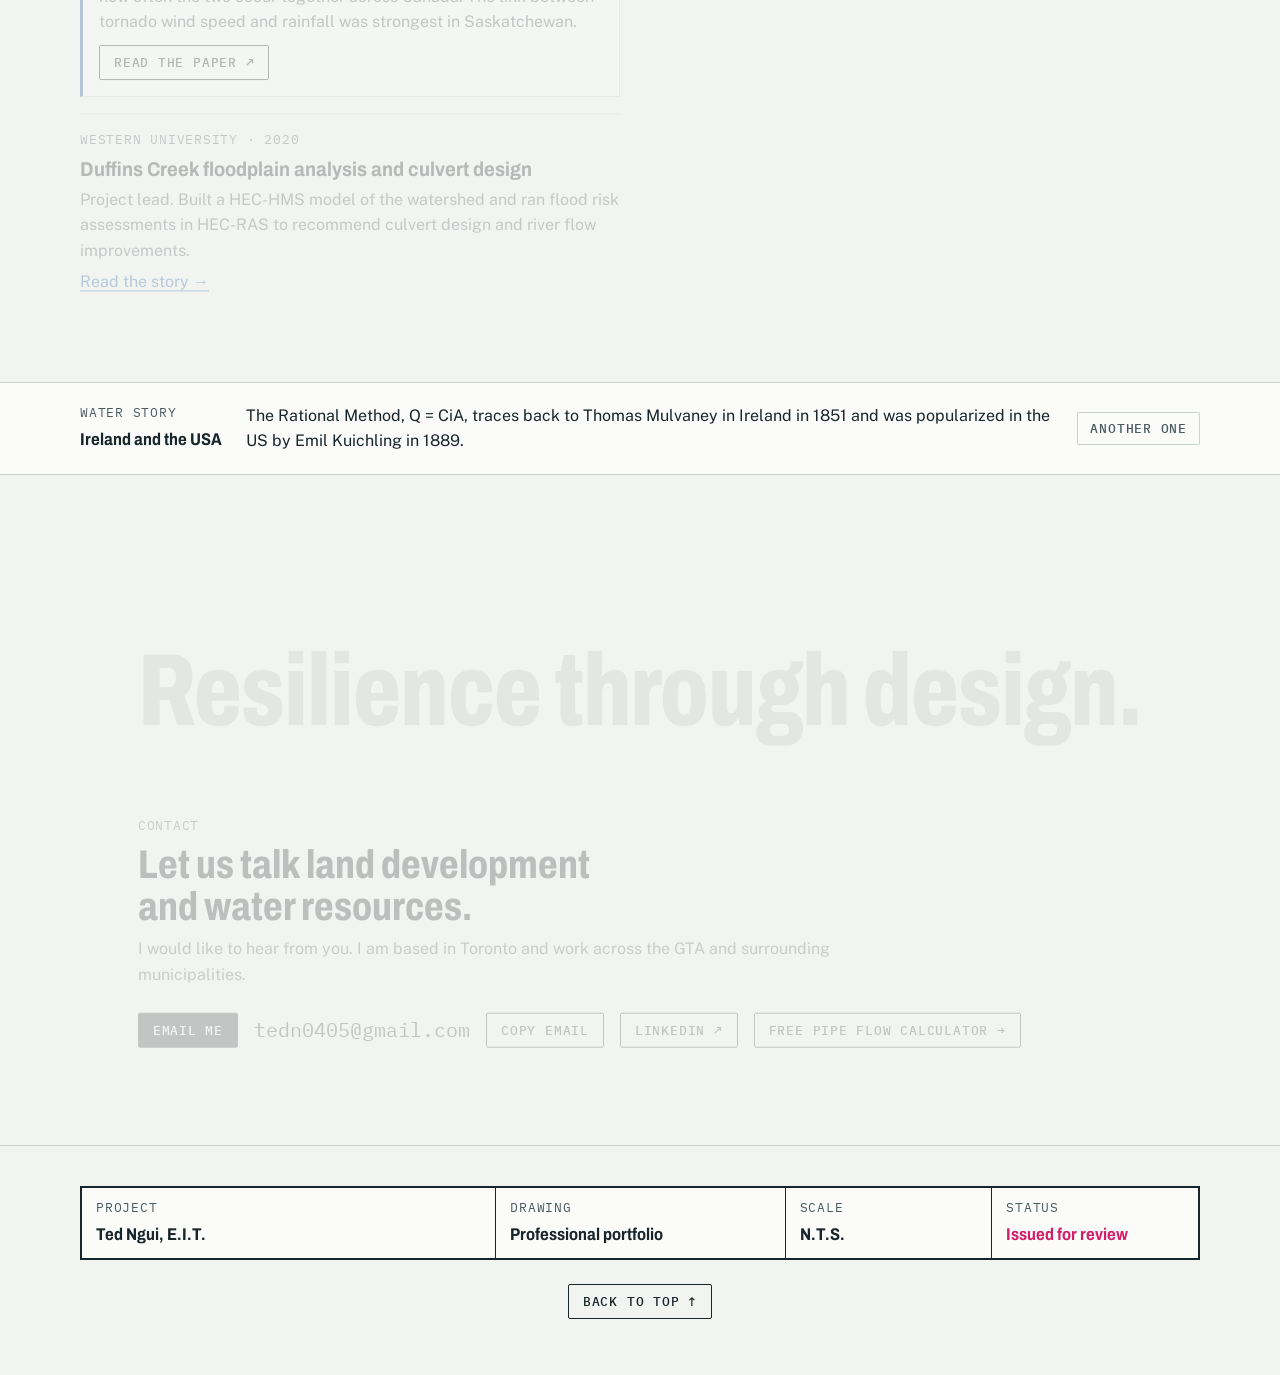
==== commit 2065882b: "Field notes become water stories plus what is new in civil engineering Cut to 37 story notes (droppe" ====
--- a/index.html
+++ b/index.html
@@ -269,7 +269,7 @@
 .pub .cite { color: var(--ink); font-size: 0.9375rem; }
 .pub .cite b { font-weight: 600; }
 
-/* Field note of the day */
+/* Water stories and what is new */
 .fact { background: var(--sheet); border-bottom: 1px solid var(--line); }
 .fact .wrap { display: grid; grid-template-columns: auto minmax(0, 1fr) auto; gap: 8px 24px; align-items: center; padding-block: 20px; }
 .fact .tag { display: grid; gap: 2px; }
@@ -948,7 +948,7 @@
 
   <aside class="fact" aria-labelledby="fact-h">
     <div class="wrap">
-      <div class="tag"><span class="note" id="fact-h">Field note of the day</span><span class="where" id="fact-where">Rome, Italy</span></div>
+      <div class="tag"><span class="note" id="fact-h">Water story</span><span class="where" id="fact-where">Rome, Italy</span></div>
       <p id="fact-text">The Cloaca Maxima, begun around the 6th century BC to drain the valley of the Roman Forum, is one of the world's oldest sewers. Parts of it still carry water today.</p>
       <button type="button" id="fact-next">Another one</button>
     </div>
@@ -1339,13 +1339,14 @@
 </script>
 <script>
 (function () {
-  var facts = [["Rome, Italy", "The Cloaca Maxima, begun around the 6th century BC to drain the valley of the Roman Forum, is one of the world's oldest sewers. Parts of it still carry water today."], ["Mohenjo-daro, Pakistan", "Around 2500 BC, the Indus Valley city of Mohenjo-daro had brick-lined drains running along its streets, with house drains connecting into them."], ["London, UK", "After the \"Great Stink\" of 1858, Joseph Bazalgette built London's main intercepting sewers. He reportedly doubled the pipe sizes his calculations called for, and that margin helped the system cope with growth for well over a century."], ["Tokyo, Japan", "Tokyo's G-Cans flood tunnel ends in a surge tank about 177 m long and 25 m high, held up by 59 concrete pillars. It is often called the \"underground temple\"."], ["Chicago, USA", "Chicago's Deep Tunnel (TARP) stores combined sewer overflow in about 175 km of tunnels and large quarry reservoirs. Work started in 1975."], ["Kuala Lumpur, Malaysia", "The SMART Tunnel is both a motorway and a stormwater tunnel. During big storms the road section is closed and allowed to fill with floodwater."], ["Ontario, Canada", "Hurricane Hazel in October 1954 killed 81 people in the Toronto area. It led to the Toronto and Region Conservation Authority in 1957 and to floodplain rules still used across Ontario."], ["Ontario, Canada", "Across much of the GTA, the Regulatory flood is based on the Hurricane Hazel storm, transposed over each watershed. A 1954 storm still shapes where you can build today."], ["Ireland", "Robert Manning, an Irish engineer, presented the flow formula now named after him in 1889. Every gravity sewer you design leans on his equation."], ["Ireland and the USA", "The Rational Method, Q = CiA, traces back to Thomas Mulvaney in Ireland in 1851 and was popularized in the US by Emil Kuichling in 1889."], ["Netherlands", "About a quarter of the Netherlands lies below sea level, protected by dikes, dunes, pumps and storm surge barriers."], ["Rotterdam, Netherlands", "Each arm of the Maeslantkering storm surge barrier is about as long as the Eiffel Tower is tall. The two arms swing shut across the river when a major surge is forecast."], ["Venice, Italy", "The MOSE system protects Venice with 78 mobile gates at the lagoon inlets. They lie flat on the seabed and rise when a high tide is forecast."], ["Singapore", "The Marina Barrage dams the mouth of the Marina Channel, creating a freshwater reservoir in the middle of the city and helping keep low-lying areas from flooding."], ["Copenhagen, Denmark", "A cloudburst in July 2011 flooded large parts of Copenhagen. The city answered with a Cloudburst Management Plan that turns streets and parks into places to store and convey storm runoff."], ["China", "China's Sponge City program aims for 80% of urban areas to absorb and reuse 70% of rainwater by 2030, using green roofs, wetlands and permeable surfaces."], ["Toronto, Canada", "Toronto was the first city in North America to require green roofs on many new developments, under a bylaw adopted in 2009."], ["Toronto, Canada", "Deep Lake Water Cooling draws cold water from about 83 m down in Lake Ontario to cool downtown Toronto buildings."], ["Paris, France", "The Paris sewers have street-name signs underground that match the streets above, and part of the network has been open to visitors since the 19th century."], ["Nîmes, France", "The Roman aqueduct that crosses the Pont du Gard drops only about 12.6 m over roughly 50 km, a very gentle and very precise grade."], ["Rome, Italy", "The Pantheon's dome, about 43 m across, is still the largest unreinforced concrete dome in the world, nearly 1,900 years after it was built."], ["Nevada and Arizona, USA", "Engineers estimated that Hoover Dam's concrete would take over a century to cool if poured in one piece, so they built it in blocks and ran cold water through embedded pipes."], ["Panama", "Each ship passing through the Panama Canal uses roughly 200,000 m³ of fresh water from Gatun Lake to work the locks."], ["Ontario, Canada", "The Welland Canal lifts ships about 100 m over the Niagara Escarpment through eight locks, connecting Lake Ontario and Lake Erie."], ["Ottawa, Canada", "The Rideau Canal, opened in 1832, is the oldest continuously operated canal in North America. It became a UNESCO World Heritage Site in 2007, and in winter it becomes a skateway."], ["Yichang, China", "The Three Gorges Dam is the world's largest power station by installed capacity, at about 22,500 MW."], ["Rule of thumb", "1 mm of rain on 1 hectare is 10 m³ of water. A 25 mm storm on a 1 ha site produces 250 m³, about a tenth of an Olympic pool."], ["Rule of thumb", "A 100 m² roof sheds about 2,500 litres in a 25 mm rainfall, enough to fill a dozen bathtubs."], ["Rule of thumb", "A circular pipe carries its maximum flow at about 94% full, not 100%. Near the crown, the extra wetted perimeter costs more in friction than the extra area adds."], ["Rule of thumb", "In a full circular pipe, the hydraulic radius is simply D/4. A 1.2 m pipe has a hydraulic radius of 0.3 m."]];
+  var facts = [["S", "Chicago, USA", "In 1859 Chicago began lifting whole buildings with jacks, some by as much as 12 feet, so new sewers could be laid on top of the old streets and buried in fill. The city raised itself out of the mud to make gravity drainage work."], ["S", "Chicago, USA", "On the morning of January 2, 1900, Chicago's sanitary trustees quietly dug open the last barrier and sent the Chicago River flowing backwards, away from the city's drinking water. St. Louis, now downstream of Chicago's sewage, filed an injunction on January 17."], ["S", "Cleveland, USA", "The Cuyahoga River had caught fire about 13 times since 1868. The famous 1969 fire was small and out within hours, and the photo that went with the national story was actually from a 1952 blaze. It still helped push Congress to the Clean Water Act in 1972."], ["S", "Toronto, Canada", "On July 8, 2013, 126 mm fell at Pearson Airport and broke the single day record set by Hurricane Hazel in 1954 at 121 mm. About 1,400 people on a stranded GO train were carried out in inflatable boats over roughly seven hours."], ["S", "Toronto, Canada", "Hurricane Hazel in October 1954 killed 81 people in the Toronto area. The disaster led to the Toronto and Region Conservation Authority in 1957 and to floodplain rules still used across Ontario."], ["S", "Ontario, Canada", "Across much of the GTA, the Regulatory flood is based on the Hurricane Hazel storm, transposed over each watershed. A storm from 1954 still decides where you can build today."], ["N", "Toronto, Canada", "In November 2024 the last wall was removed from Toronto's Port Lands Flood Protection project, completing a new mouth for the Don River. The roughly $1.4 billion project protects about 174 hectares from flooding and created a new island, Ookwemin Minising."], ["S", "Toronto, Canada", "The R.C. Harris Water Treatment Plant opened in 1941 and still supplies close to 40% of Toronto's tap water. Michael Ondaatje called it the Palace of Purification in his novel In the Skin of a Lion, and the name stuck."], ["S", "Toronto, Canada", "Garrison Creek, a 7.7 km stream that once ran into Toronto Harbour, was pushed into sewers from the 1870s and buried under city streets. You can still trace it by the dips in the land and a few buried bridges."], ["S", "Hamilton, Canada", "Hamilton is home to more than 100 waterfalls and cascades, most of them along the Niagara Escarpment. Stormwater engineers there design for steep, fast water every day."], ["S", "Winnipeg, Canada", "After the 1950 Red River flood forced 100,000 people from their homes, Manitoba dug a 47 km floodway around Winnipeg. Opponents nicknamed it Duff's Ditch after the premier. It has since prevented tens of billions of dollars in flood damage."], ["S", "Alberta, Canada", "The largest beaver dam on Earth is about 850 m long and sits in Wood Buffalo National Park. A typical dam is 10 to 100 m. It was found on Google Earth, and no road or trail goes near it."], ["S", "Mumbai, India", "On July 26, 2005, Mumbai received 944 mm of rain in 24 hours, with 644 mm of it falling in just 12 hours. The city's drainage was built for far less, and the city stopped."], ["N", "Worldwide", "Google's AI flood forecasts now cover more than 150 countries and about 2 billion people. In March 2026 it added flash flood warnings for cities, with up to 24 hours notice, trained partly on news reports of past floods."], ["S", "Réunion Island", "The world record for rain in 24 hours is 1,825 mm, set at Foc-Foc on Réunion Island in January 1966. That is more than Toronto receives in two years."], ["S", "Rotterdam, Netherlands", "The Maeslantkering closes by itself. When a surge is forecast, computers swing two hollow gates, each 210 m long, across the river and flood them so they sink. No human has to press a button. Its ball joints are 10 m across and weigh 680 tonnes each."], ["S", "London, UK", "Six of the Thames Barrier's ten gates sit out of sight on the riverbed until needed. By 2014 it had closed 174 times, and exactly half of those closures were to stop river flooding, not tides."], ["S", "Louisiana, USA", "Left alone, the Mississippi would have jumped to the shorter Atchafalaya route to the Gulf. The Old River Control Structure, completed in 1963, holds the river where it is, and the Army Corps keeps it that way."], ["S", "Nevada and Arizona, USA", "Hoover Dam's concrete would have taken about 125 years to cool if poured in one piece, and it would have cracked. So the dam was built as a stack of columns, each chilled from the inside with cold water pipes."], ["S", "Seoul, South Korea", "Seoul tore down an elevated highway that carried about 169,000 vehicles a day to uncover a buried stream. Experts predicted chaos. The Cheonggyecheon reopened in 2005, and because the stream is dry for much of the year, water is pumped in from the Han River."], ["N", "United States", "NOAA Atlas 15 will replace Atlas 14 as the US rainfall standard, and for the first time it accounts for a changing climate. A Montana pilot was released for review in September 2024."], ["S", "Cape Town, South Africa", "Cape Town nearly ran out of water in 2018. Part of what worked was the name: coining Day Zero turned a distant risk into a date, and residents cut their use sharply."], ["S", "Mexico City, Mexico", "Mexico City has sunk about 12 m over the past century because it pumps more water from the aquifer under it than rain refills. Pipes crack and canals lose their slope as the ground drops."], ["S", "Rome, Italy", "The Cloaca Maxima, begun around the 6th century BC to drain the valley of the Roman Forum, is one of the world's oldest sewers. Parts of it still carry water today."], ["S", "Mohenjo-daro, Pakistan", "Around 2500 BC, the Indus Valley city of Mohenjo-daro had brick-lined drains along its streets, with house drains connected into them. Planned drainage is older than writing we can read."], ["S", "London, UK", "After the Great Stink of 1858, Joseph Bazalgette built London's main intercepting sewers. He reportedly doubled the pipe sizes his calculations called for, and that margin helped the system cope with growth for well over a century."], ["S", "Tokyo, Japan", "Tokyo's G-Cans flood tunnel ends in a surge tank about 177 m long and 25 m high, held up by 59 concrete pillars. Visitors call it the underground temple."], ["N", "Canada", "ClimateData.ca updated its Canadian rainfall IDF data with 37 new stations, a new 1 in 200 year return period, and rainfall scaled to the latest CMIP6 climate projections."], ["S", "Kuala Lumpur, Malaysia", "The SMART Tunnel is both a motorway and a stormwater tunnel. In a big storm the road decks are closed to traffic and the tunnel is allowed to fill with floodwater."], ["S", "Nîmes, France", "The Roman aqueduct that crosses the Pont du Gard falls only about 12 m over roughly 50 km. Surveyors built that grade with no modern instruments."], ["S", "Rome, Italy", "The Pantheon's dome, about 43 m across, is still the largest unreinforced concrete dome in the world, nearly 1,900 years after it was built."], ["S", "Panama", "Every ship through the Panama Canal uses roughly 200,000 m³ of fresh water from Gatun Lake to work the locks. Dry seasons can limit how many ships pass."], ["S", "Ottawa, Canada", "The Rideau Canal, opened in 1832, is the oldest continuously operated canal in North America. In winter it turns into the world's longest skating rink."], ["S", "Paris, France", "The Paris sewers have street name signs underground that match the streets above. Part of the network has been open to visitors since the 19th century."], ["N", "Software", "Civil 3D 2026 added drainage design and analysis powered by InfoDrainage, with ponds, underground storage and channels as native objects. Autodesk cites research showing integrated drainage design cut a typical 80 hour project by about 21%."], ["S", "Venice, Italy", "The MOSE barrier protects Venice with 78 mobile gates at the lagoon inlets. They lie flat on the seabed and rise when a high tide is forecast."], ["S", "Copenhagen, Denmark", "A cloudburst in July 2011 flooded large parts of Copenhagen. The city answered with a Cloudburst Management Plan that turns streets and parks into places to store and carry storm runoff."], ["S", "Ireland", "Robert Manning, an Irish engineer, presented the flow formula now named after him in 1889. Every gravity sewer designed today leans on his equation."], ["S", "Ireland and the USA", "The Rational Method, Q = CiA, traces back to Thomas Mulvaney in Ireland in 1851 and was popularized in the US by Emil Kuichling in 1889."], ["S", "Toronto, Canada", "Toronto was the first city in North America to require green roofs on many new developments, under a bylaw adopted in 2009."], ["S", "Toronto, Canada", "Deep Lake Water Cooling draws cold water from about 83 m down in Lake Ontario to cool downtown Toronto buildings, with no mechanical chillers doing the heavy lifting."], ["N", "Materials", "Self healing concrete uses dormant bacteria that wake when a crack lets water in and produce limestone to seal it. Dutch researcher Hendrik Jonkers developed the idea in 2006, and the hard part now is making it cost effective."], ["S", "China", "China's Sponge City program aims for 80% of urban areas to absorb and reuse 70% of rainwater by 2030, using green roofs, wetlands and permeable surfaces."]];
   var start = new Date(2026, 0, 1), now = new Date();
   var day = Math.floor((new Date(now.getFullYear(), now.getMonth(), now.getDate()) - start) / 86400000);
   var i = ((day % facts.length) + facts.length) % facts.length;
   function show() {
-    document.getElementById("fact-where").textContent = facts[i][0];
-    document.getElementById("fact-text").textContent = facts[i][1];
+    document.getElementById("fact-h").textContent = facts[i][0] === "N" ? "New in civil engineering" : "Water story";
+    document.getElementById("fact-where").textContent = facts[i][1];
+    document.getElementById("fact-text").textContent = facts[i][2];
   }
   document.getElementById("fact-next").addEventListener("click", function () { i = (i + 1) % facts.length; show(); });
   show();
